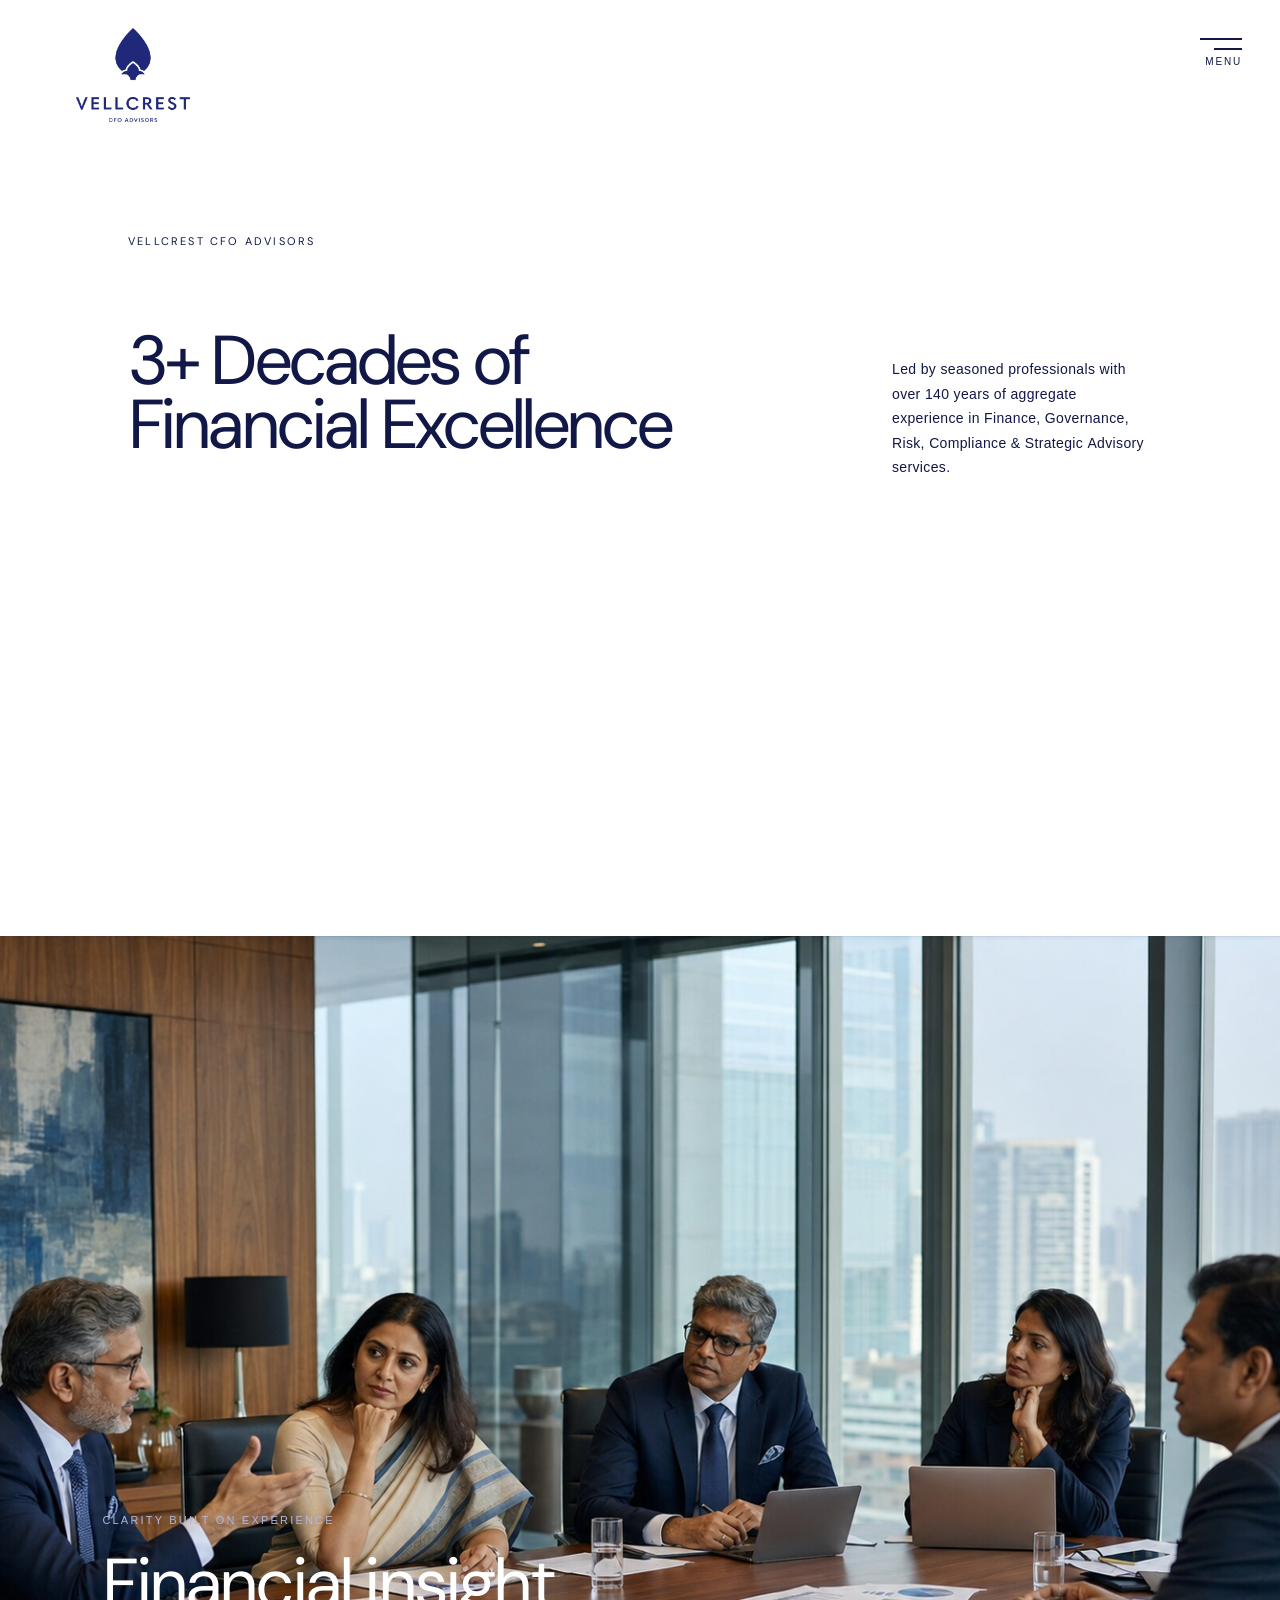
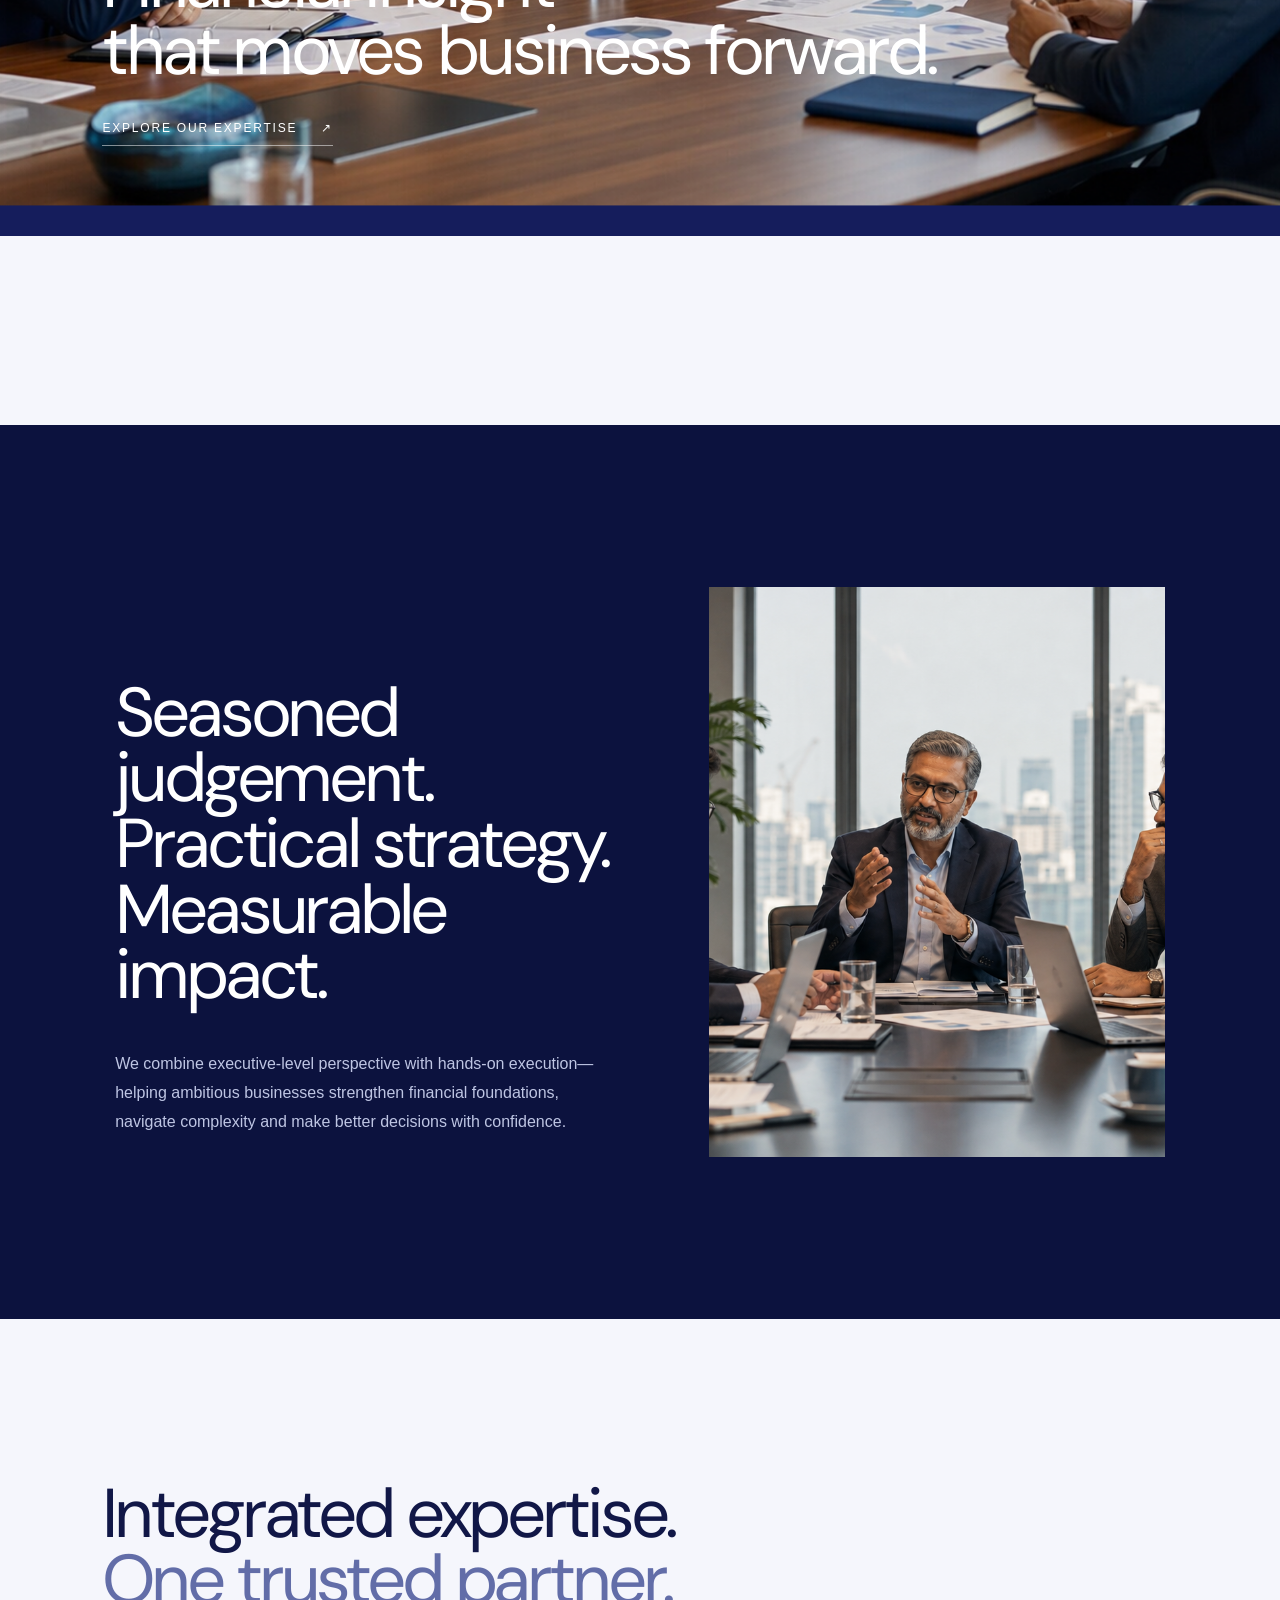
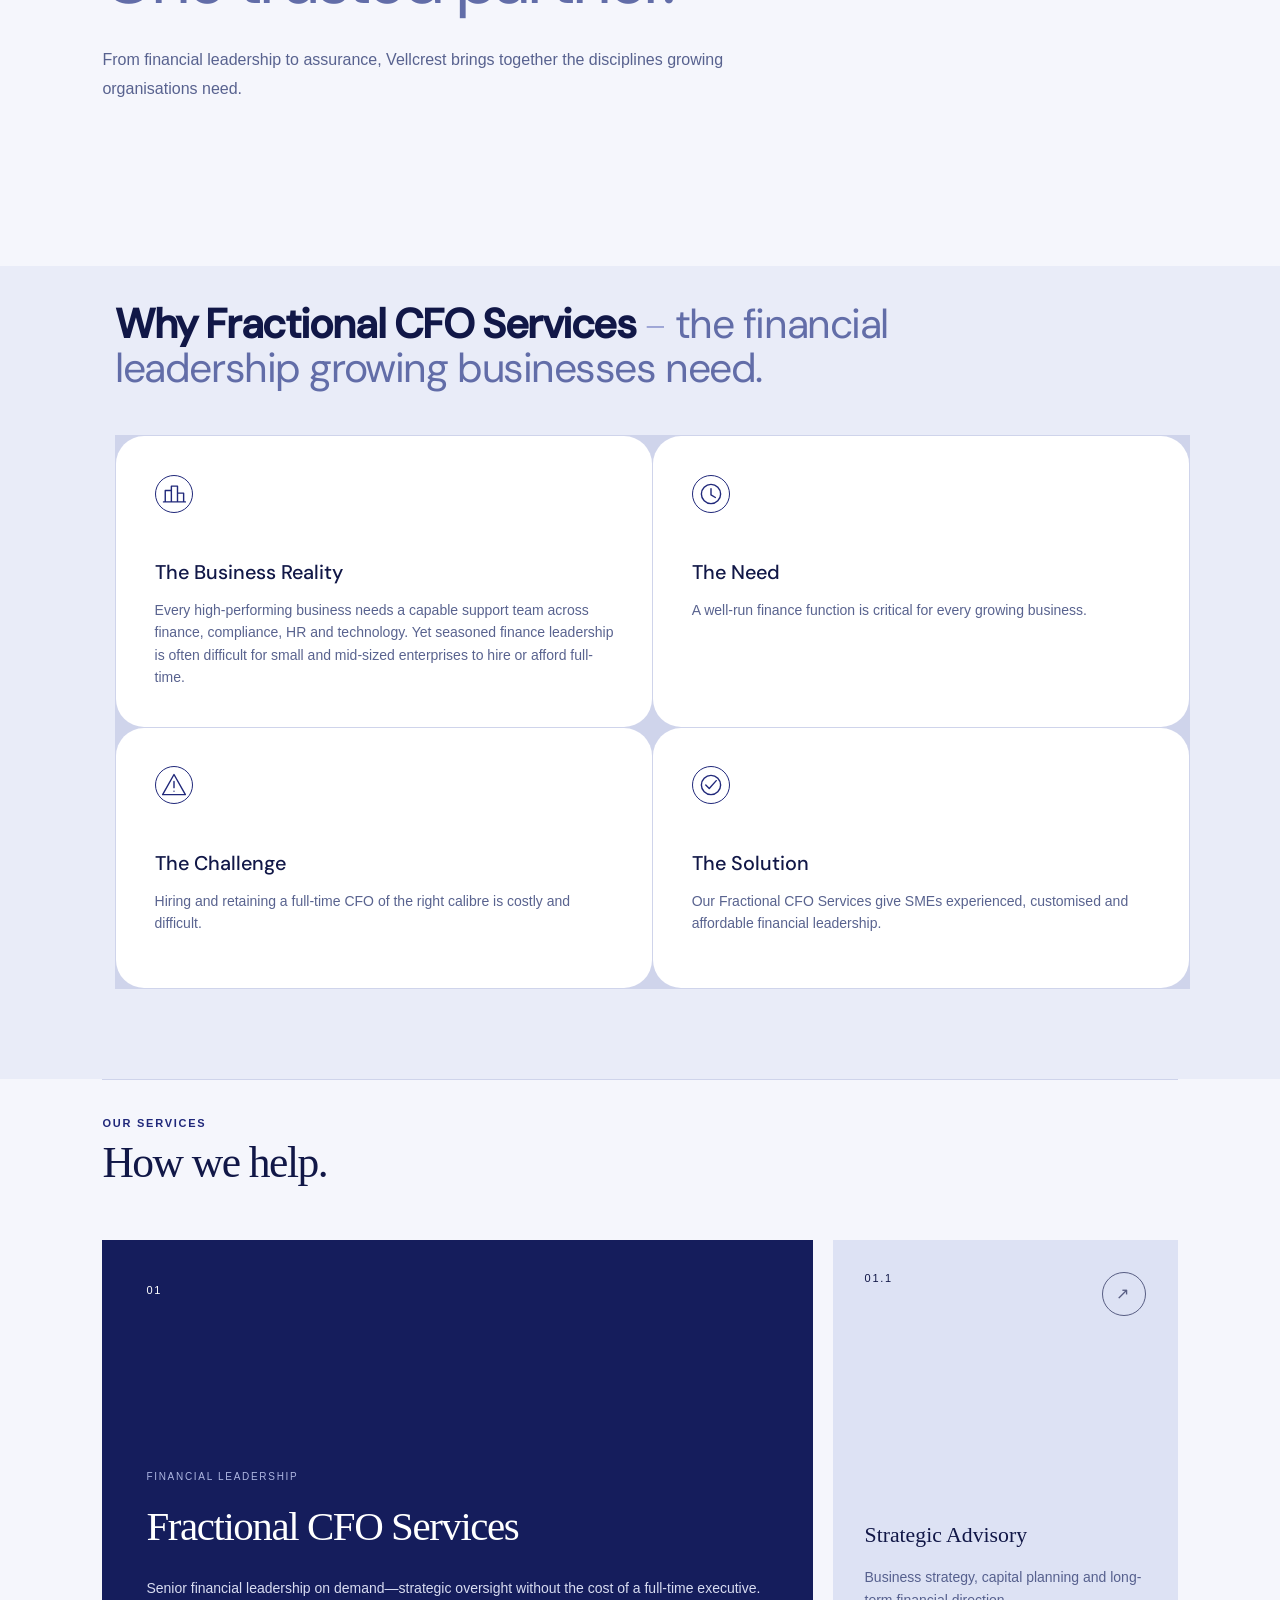
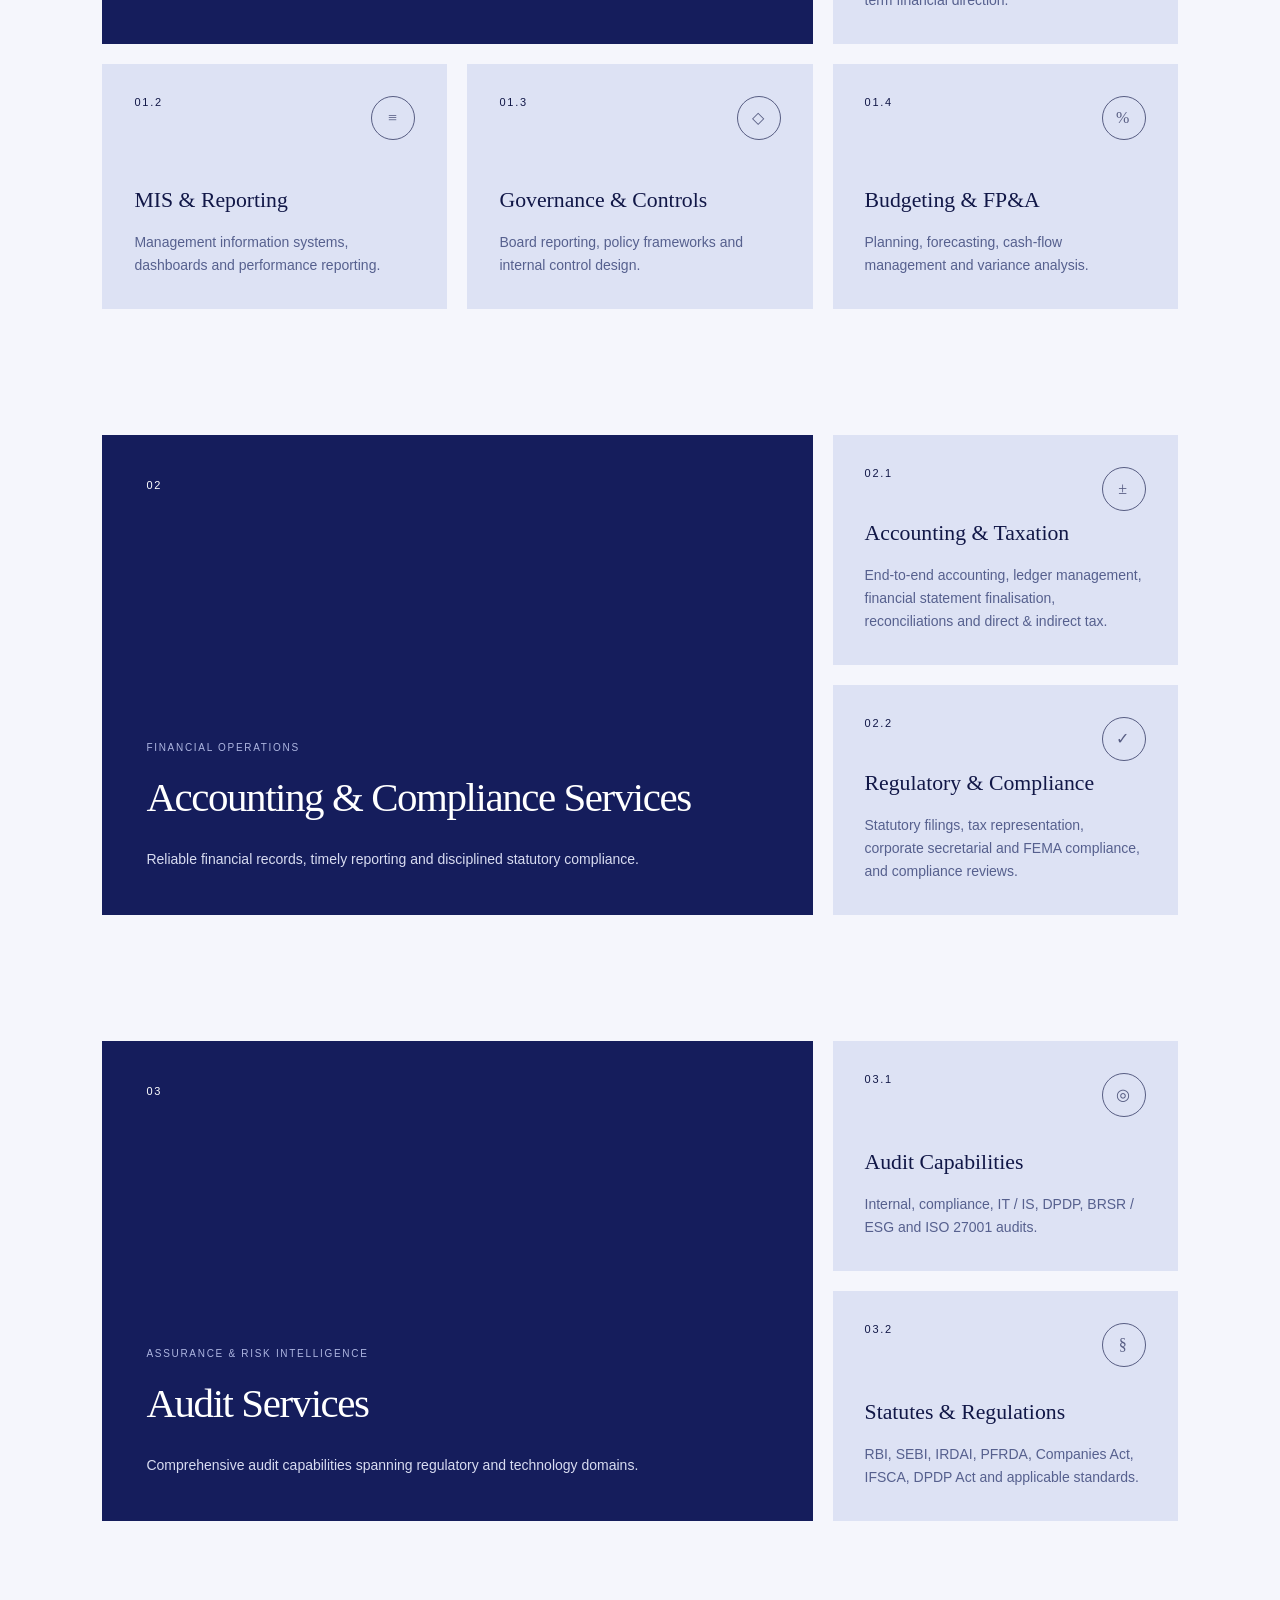
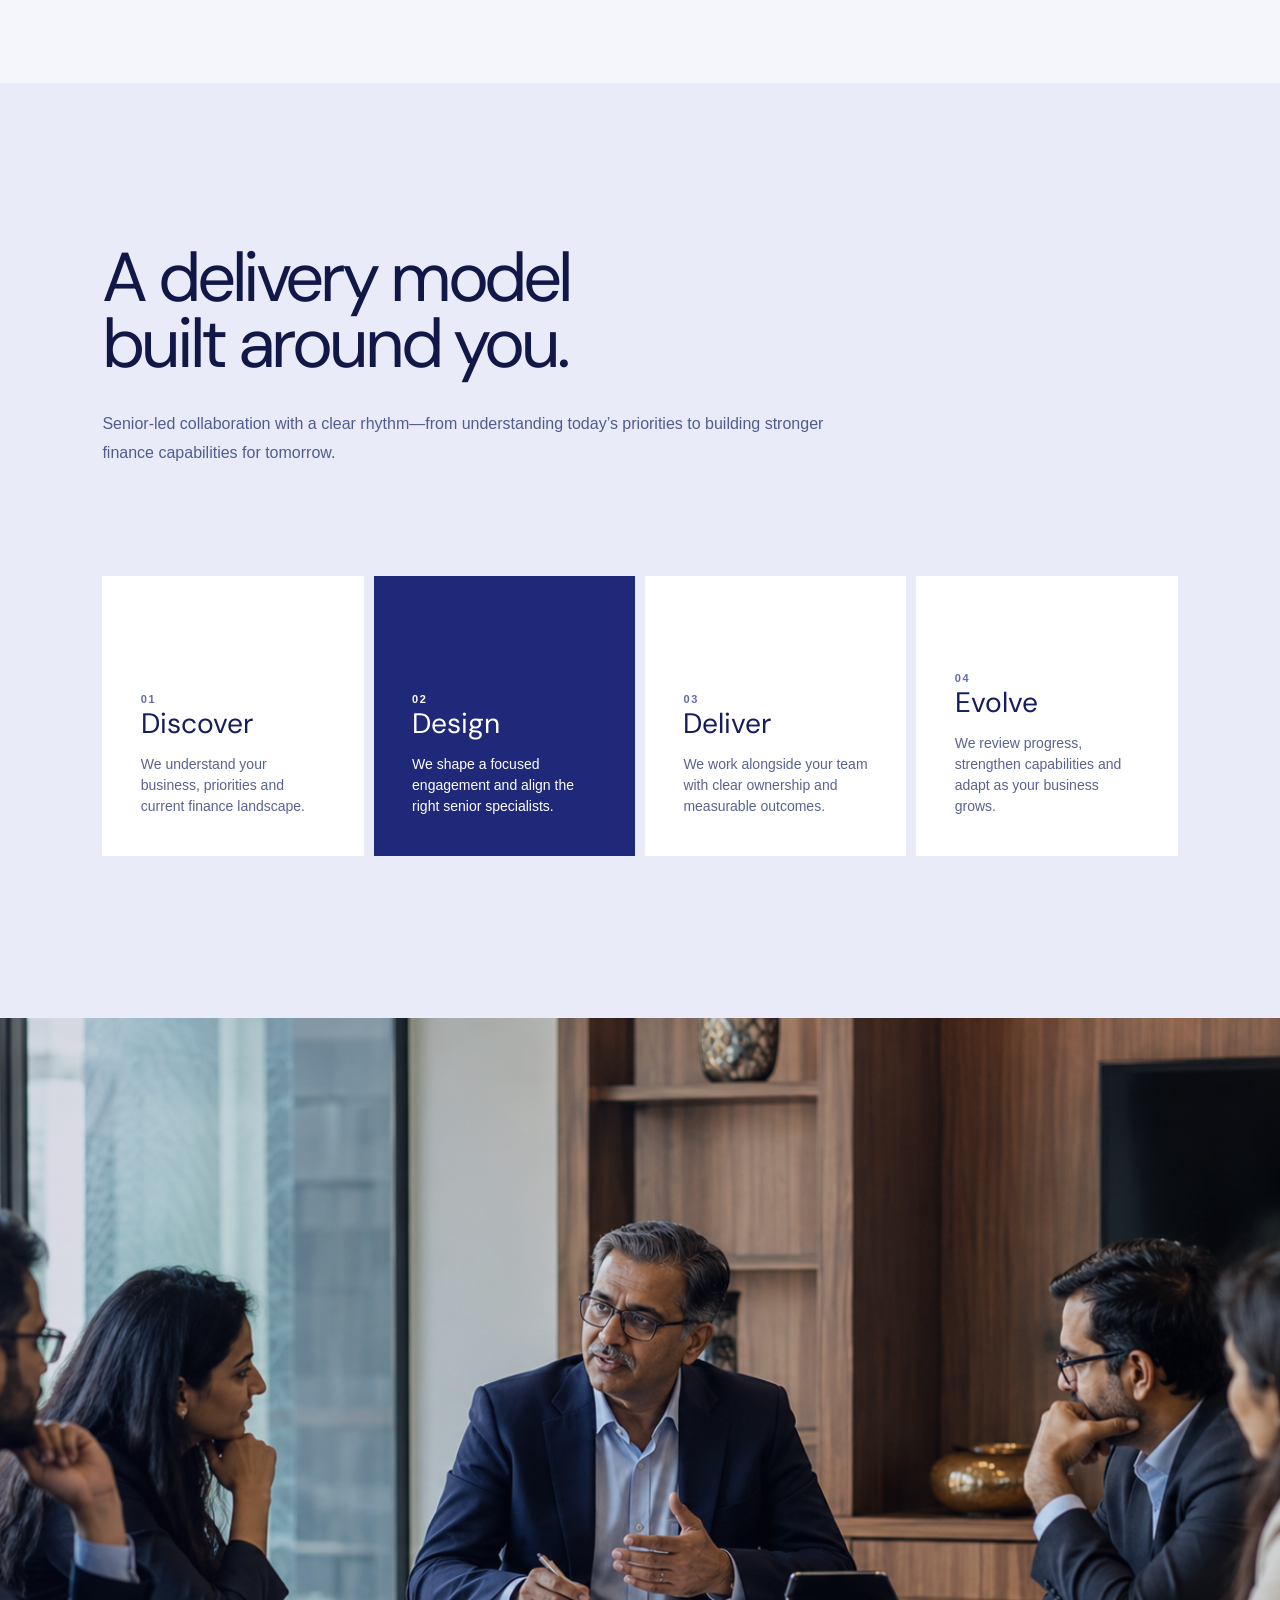
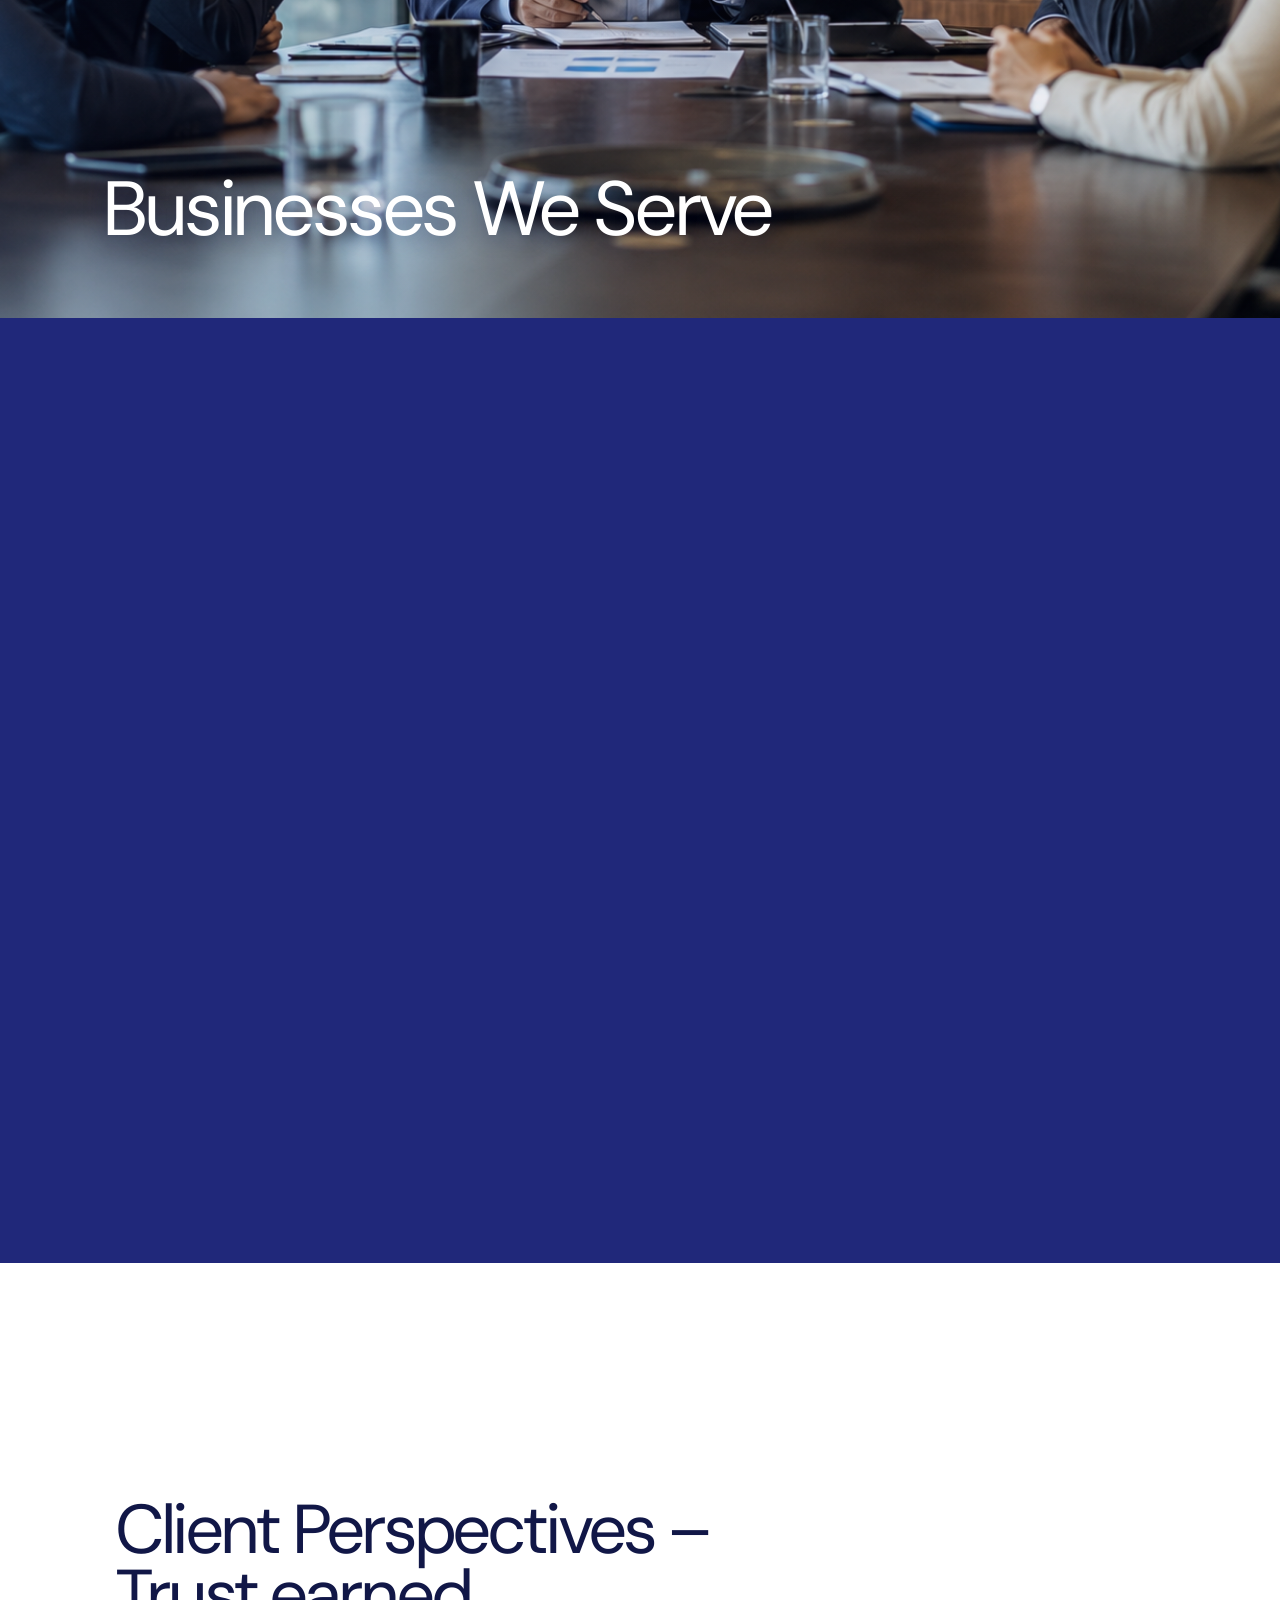
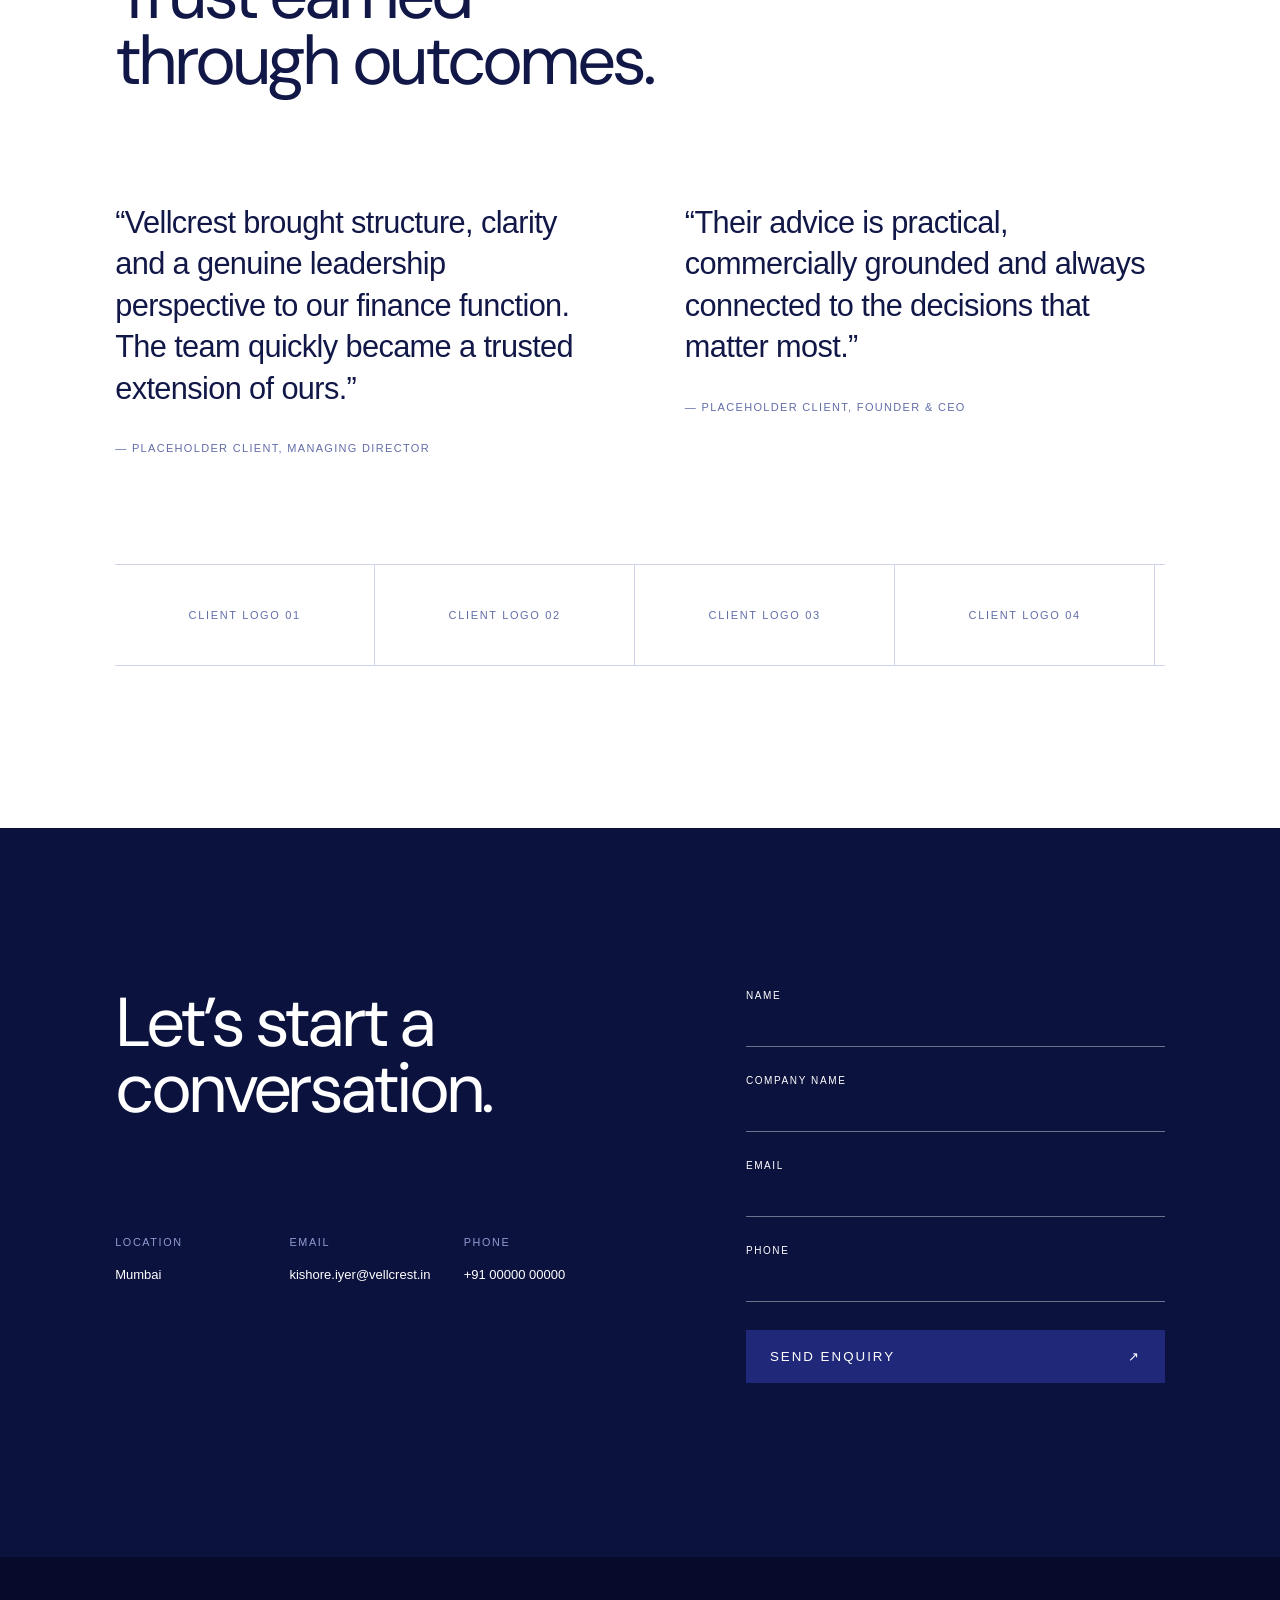
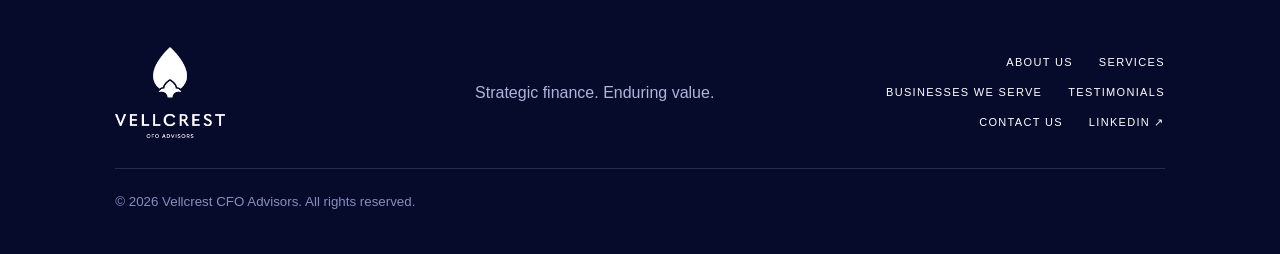
==== index.html @ 65a68555 "Add files via upload" ====
<!doctype html>
<html lang="en">
  <head>
    <meta charset="utf-8" />
    <meta name="viewport" content="width=device-width,initial-scale=1" />
    <meta name="theme-color" content="#20287A" />
    <meta
      name="description"
      content="Vellcrest CFO Advisors — strategic finance, governance, risk, compliance and advisory services."
    />
    <title>Vellcrest CFO Advisors</title>
    <script>document.documentElement.classList.add("js");</script>
    <link rel="stylesheet" href="css/styles.css?v=20260812-2" />
    <link rel="stylesheet" href="css/expertise.css?v=20260812-2" />
    <link rel="stylesheet" href="css/client-revisions.css?v=20260814-maroon-family" />
    <link rel="stylesheet" href="css/vellcrest.css?v=20260913-6" />
  </head>
  <body>
    <header class="header">
      <a class="brand" href="#home" aria-label="Vellcrest CFO Advisors home"
        ><img src="assets/images/vellcrest-logo-primary.png" alt="Vellcrest CFO Advisors" /></a
      ><button
        class="menu-btn"
        aria-label="Open navigation"
        aria-expanded="false"
        aria-controls="site-navigation"
      >
        <i></i><i></i><b>Menu</b>
      </button>
    </header>
    <div class="overlay" id="site-navigation" aria-hidden="true">
      <p class="meta">Strategic finance. Enduring value.</p>
      <nav aria-label="Main navigation">
        <a href="#home">Home</a
        ><a href="about.html">About Us</a
        ><a href="#services">Services</a
        ><a href="#industries">Businesses We Serve</a
        ><a href="#insights">Blog</a
        ><a href="#contact">Contact Us</a>
      </nav>
      <div class="nav-foot">
        <a class="linkedin-link" href="#" aria-label="Vellcrest on LinkedIn"><svg viewBox="0 0 24 24" aria-hidden="true"><path d="M5.2 7.5H1.6V22h3.6V7.5ZM3.4 1.8a2.1 2.1 0 1 0 0 4.2 2.1 2.1 0 0 0 0-4.2ZM22.4 13.7c0-4.4-2.3-6.5-5.4-6.5-2.5 0-3.6 1.4-4.2 2.3v-2H9.2V22h3.6v-7.2c0-1.9.4-3.8 2.8-3.8s2.4 2.2 2.4 3.9V22h3.6l.8-8.3Z"/></svg></a>
      </div>
    </div>
    <main>
      <section id="home" class="hero">
        <div class="hero-inner">
          <p class="eyebrow">Vellcrest CFO Advisors</p>
          <div class="hero-messages" aria-live="polite">
            <h1 class="hero-message is-active"><span>3+ Decades of</span><span>Financial Excellence</span></h1>
            <h1 class="hero-message"><span>Trusted Financial</span><span>Leadership Partner</span></h1>
            <h1 class="hero-message"><span>Strategic Finance Firm</span><span>for Growing Businesses</span></h1>
            <h1 class="hero-message"><span>Expert Judgement.</span><span>Confident Leadership.</span></h1>
          </div>
          <div class="hero-copy">
            <p>
              Led by seasoned professionals with over 140 years of aggregate
              experience in Finance, Governance, Risk, Compliance &amp;
              Strategic Advisory services.
            </p>
          </div>
        </div>
      </section>
      <section id="about" class="reveal">
        <div class="frame">
          <div class="shade"></div>
          <a class="image-scroll-cue" href="#statement" aria-label="Continue to the next section">
            <span>Scroll</span><i aria-hidden="true">↓</i>
          </a>
          <div class="exp">
            <p>Clarity built on experience</p>
            <h2>Financial insight<br />that moves business forward.</h2>
            <a href="#services">Explore our expertise <span>↗</span></a>
          </div>
        </div>
      </section>
      <section id="statement" class="statement">
        <div class="statement-grid">
          <div class="statement-copy">
            <h2>Seasoned judgement.<br />Practical strategy.<br />Measurable impact.</h2>
            <p>We combine executive-level perspective with hands-on execution—helping ambitious businesses strengthen financial foundations, navigate complexity and make better decisions with confidence.</p>
          </div>
          <div class="advisory-slideshow" aria-label="Vellcrest advisory environments">
            <img class="active" src="assets/images/rafaga-boardroom-india.png" alt="Indian finance leaders in a boardroom meeting" />
            <img src="assets/images/rafaga-advisory-meeting-india.png" alt="Indian CFO advisory meeting" />
            <img src="assets/images/rafaga-cfo-desk-india.png" alt="Indian CFO working at a desk" />
          </div>
        </div>
      </section>
      <section id="services" class="services">
        <div class="service-intro">
          <h2>
            Integrated expertise. <span class="muted-title">One trusted partner.</span>
          </h2>
          <p>
            From financial leadership to assurance, Vellcrest brings together the
            disciplines growing organisations need.
          </p>
        </div>
        <section class="why">
          <div class="why-intro">
            <h2>
              Why Fractional CFO Services
              <span class="why-dash" aria-hidden="true">—</span>
              <span class="why-subtitle">the financial leadership growing businesses need.</span>
            </h2>
          </div>
          <div class="reason-grid">
            <article>
              <span class="reason-icon" aria-hidden="true"><svg viewBox="0 0 32 32"><path d="M6 25V12h7v13M13 25V7h7v18M20 25V15h7v10M4 25h25"/></svg></span>
              <h3>The Business Reality</h3>
              <p>Every high-performing business needs a capable support team across finance, compliance, HR and technology. Yet seasoned finance leadership is often difficult for small and mid-sized enterprises to hire or afford full-time.</p>
            </article>
            <article>
              <span class="reason-icon" aria-hidden="true"><svg viewBox="0 0 32 32"><path d="M16 27a11 11 0 1 0 0-22 11 11 0 0 0 0 22Z"/><path d="M16 10v7l5 3"/></svg></span>
              <h3>The Need</h3>
              <p>A well-run finance function is critical for every growing business.</p>
            </article>
            <article>
              <span class="reason-icon" aria-hidden="true"><svg viewBox="0 0 32 32"><path d="M16 4 29 27H3L16 4Z"/><path d="M16 12v7M16 23h.01"/></svg></span>
              <h3>The Challenge</h3>
              <p>Hiring and retaining a full-time CFO of the right calibre is costly and difficult.</p>
            </article>
            <article>
              <span class="reason-icon" aria-hidden="true"><svg viewBox="0 0 32 32"><path d="M16 27a11 11 0 1 0 0-22 11 11 0 0 0 0 22Z"/><path d="m10 16 4 4 8-9"/></svg></span>
              <h3>The Solution</h3>
              <p>Our Fractional CFO Services give SMEs experienced, customised and affordable financial leadership.</p>
            </article>
          </div>
        </section>
        <div class="services-bridge" aria-labelledby="services-bridge-title">
          <p>Our services</p>
          <h2 id="services-bridge-title">How we help.</h2>
        </div>
        <div class="expertise-groups">
          <section
            class="expertise-group"
            aria-labelledby="fractional-cfo-title"
          >
            <article class="expertise-card featured">
              <div class="card-top">
                <span>01</span>
              </div>
              <div>
                <p class="card-label">Financial leadership</p>
                <h3 id="fractional-cfo-title">Fractional CFO Services</h3>
                <p>
                  Senior financial leadership on demand—strategic oversight
                  without the cost of a full-time executive.
                </p>
              </div>
            </article>
            <article class="expertise-card">
              <div class="card-top">
                <span>01.1</span><i aria-hidden="true">↗</i>
              </div>
              <div>
                <h4>Strategic Advisory</h4>
                <p>
                  Business strategy, capital planning and long-term financial
                  direction.
                </p>
              </div>
            </article>
            <article class="expertise-card">
              <div class="card-top">
                <span>01.2</span><i aria-hidden="true">≡</i>
              </div>
              <div>
                <h4>MIS &amp; Reporting</h4>
                <p>
                  Management information systems, dashboards and performance
                  reporting.
                </p>
              </div>
            </article>
            <article class="expertise-card">
              <div class="card-top">
                <span>01.3</span><i aria-hidden="true">◇</i>
              </div>
              <div>
                <h4>Governance &amp; Controls</h4>
                <p>
                  Board reporting, policy frameworks and internal control
                  design.
                </p>
              </div>
            </article>
            <article class="expertise-card">
              <div class="card-top">
                <span>01.4</span><i aria-hidden="true">%</i>
              </div>
              <div>
                <h4>Budgeting &amp; FP&amp;A</h4>
                <p>
                  Planning, forecasting, cash-flow management and variance
                  analysis.
                </p>
              </div>
            </article>
          </section>
          <section
            class="expertise-group compact"
            aria-labelledby="accounting-title"
          >
            <article class="expertise-card featured">
              <div class="card-top">
                <span>02</span>
              </div>
              <div>
                <p class="card-label">Financial operations</p>
                <h3 id="accounting-title">
                  Accounting &amp; Compliance Services
                </h3>
                <p>
                  Reliable financial records, timely reporting and disciplined
                  statutory compliance.
                </p>
              </div>
            </article>
            <article class="expertise-card">
              <div class="card-top">
                <span>02.1</span><i aria-hidden="true">±</i>
              </div>
              <div>
                <h4>Accounting &amp; Taxation</h4>
                <p>
                  End-to-end accounting, ledger management, financial statement
                  finalisation, reconciliations and direct &amp; indirect tax.
                </p>
              </div>
            </article>
            <article class="expertise-card">
              <div class="card-top">
                <span>02.2</span><i aria-hidden="true">✓</i>
              </div>
              <div>
                <h4>Regulatory &amp; Compliance</h4>
                <p>
                  Statutory filings, tax representation, corporate secretarial
                  and FEMA compliance, and compliance reviews.
                </p>
              </div>
            </article>
          </section>
          <section
            class="expertise-group compact"
            aria-labelledby="audit-title"
          >
            <article class="expertise-card featured">
              <div class="card-top">
                <span>03</span>
              </div>
              <div>
                <p class="card-label">Assurance &amp; risk intelligence</p>
                <h3 id="audit-title">Audit Services</h3>
                <p>
                  Comprehensive audit capabilities spanning regulatory and
                  technology domains.
                </p>
              </div>
            </article>
            <article class="expertise-card">
              <div class="card-top">
                <span>03.1</span><i aria-hidden="true">◎</i>
              </div>
              <div>
                <h4>Audit Capabilities</h4>
                <p>
                  Internal, compliance, IT / IS, DPDP, BRSR / ESG and ISO 27001
                  audits.
                </p>
              </div>
            </article>
            <article class="expertise-card">
              <div class="card-top">
                <span>03.2</span><i aria-hidden="true">§</i>
              </div>
              <div>
                <h4>Statutes &amp; Regulations</h4>
                <p>
                  RBI, SEBI, IRDAI, PFRDA, Companies Act, IFSCA, DPDP Act and
                  applicable standards.
                </p>
              </div>
            </article>
          </section>
        </div>
      </section>
      <section class="delivery">
        <div class="section-head">
          <h2>A delivery model<br />built around you.</h2>
          <p>
            Senior-led collaboration with a clear rhythm—from understanding
            today’s priorities to building stronger finance capabilities for
            tomorrow.
          </p>
        </div>
        <div class="delivery-grid" aria-label="Vellcrest delivery process">
          <article>
            <b>01</b>
            <h3>Discover</h3>
            <p>We understand your business, priorities and current finance landscape.</p>
          </article>
          <article>
            <b>02</b>
            <h3>Design</h3>
            <p>We shape a focused engagement and align the right senior specialists.</p>
          </article>
          <article>
            <b>03</b>
            <h3>Deliver</h3>
            <p>We work alongside your team with clear ownership and measurable outcomes.</p>
          </article>
          <article>
            <b>04</b>
            <h3>Evolve</h3>
            <p>We review progress, strengthen capabilities and adapt as your business grows.</p>
          </article>
        </div>
      </section>
      <section id="industries" class="industries">
        <div class="industries-sticky">
        <div class="industry-curtain" role="img" aria-label="Indian business leaders in a strategic meeting">
          <p>Businesses We Serve</p>
        </div>
        <div class="industries-content">
        <div class="industries-title">
          <h2>Built for ambitious<br />businesses in motion.</h2>
          <p>
            Vellcrest supports founder-led businesses, growth-stage enterprises and
            established organisations that need greater clarity, stronger
            controls or specialist financial leadership.
          </p>
        </div>
        <div class="industry-list">
          <span><i aria-hidden="true">⌂</i>Manufacturing &amp; Trading</span>
          <span><i aria-hidden="true">₹</i>Financial Services</span>
          <span><i aria-hidden="true">⌁</i>Technology</span>
          <span><i aria-hidden="true">◫</i>Consumer &amp; Retail</span>
          <span><i aria-hidden="true">△</i>Infrastructure</span>
          <span><i aria-hidden="true">◆</i>Promoter-led &amp; Family Businesses</span>
          <span><i aria-hidden="true">◎</i>Family Offices</span>
          <span><i aria-hidden="true">↗</i>Startup &amp; Growth Companies</span>
        </div>
        </div>
        </div>
      </section>
      <section id="insights" class="testimonials">
        <h2>Client Perspectives –<br />Trust earned<br />through outcomes.</h2>
        <div class="quote-wrap">
          <blockquote>
            “Vellcrest brought structure, clarity and a genuine leadership
            perspective to our finance function. The team quickly became a
            trusted extension of ours.”
            <footer>— Placeholder Client, Managing Director</footer>
          </blockquote>
          <blockquote>
            “Their advice is practical, commercially grounded and always
            connected to the decisions that matter most.”
            <footer>— Placeholder Client, Founder &amp; CEO</footer>
          </blockquote>
        </div>
        <div class="logo-marquee" aria-label="Client logo placeholders">
          <div class="logo-track">
            <span>CLIENT LOGO 01</span><span>CLIENT LOGO 02</span><span>CLIENT LOGO 03</span><span>CLIENT LOGO 04</span>
            <span aria-hidden="true">CLIENT LOGO 01</span><span aria-hidden="true">CLIENT LOGO 02</span><span aria-hidden="true">CLIENT LOGO 03</span><span aria-hidden="true">CLIENT LOGO 04</span>
          </div>
        </div>
      </section>
      <section id="contact" class="contact-section">
        <div class="contact-copy">
          <h2>Let’s start a<br />conversation.</h2>
          <div class="contact-details">
            <p>
              <small>Location</small>Mumbai
            </p>
            <p>
              <small>Email</small
              ><a href="mailto:kishore.iyer@vellcrest.in">kishore.iyer@vellcrest.in</a>
            </p>
            <p>
              <small>Phone</small
              ><a href="tel:+910000000000">+91 00000 00000</a>
            </p>
          </div>
        </div>
        <form>
          <label>Name<input name="name" required /></label
          ><label>Company name<input name="company" required /></label
          ><label>Email<input type="email" name="email" required /></label
          ><label>Phone<input type="tel" name="phone" /></label
          ><button type="submit">Send enquiry <span>↗</span></button>
          <p class="form-note" aria-live="polite"></p>
        </form>
      </section>
    </main>
    <footer class="footer">
      <div class="footer-brand" aria-label="Vellcrest CFO Advisors">
        <img src="assets/images/vellcrest-logo-light.png" alt="Vellcrest CFO Advisors" />
      </div>
      <p>Strategic finance. Enduring value.</p>
      <nav aria-label="Footer navigation"><a href="about.html">About Us</a><a href="#services">Services</a><a href="#industries">Businesses We Serve</a><a href="#insights">Testimonials</a><a href="#contact">Contact Us</a><a href="#">LinkedIn ↗</a></nav>
      <small
        >© <span id="year"></span> Vellcrest CFO Advisors. All rights
        reserved.</small
      >
    </footer>
    <script src="js/main.js?v=20260812-1" defer></script>
  </body>
</html>
---- css/styles.css ----
@font-face {
  font-family: "Montserrat";
  src: url("../assets/fonts/montserrat-latin-400-normal.woff2") format("woff2");
  font-weight: 400;
  font-style: normal;
  font-display: swap;
}

/* Rafaga Option 3 — Maroon family colour edition */
:root{--ink:#2a0d16;--blue:#841e32;--deep:#250a12;--hero-navy:#4b1021;--blue-grey:#78535e;--paper:#f3e7ea;--line:#dcc7cd;--sky:#c9919f}
body{background:var(--paper)}
.hero{background:#fbf7f8}
.overlay{background:#250a12}
.overlay nav a:hover{color:#c9919f}
.header:not(.is-dark) .brand img,.about-header:not(.is-dark) .brand img{filter:brightness(0) saturate(100%) invert(14%) sepia(20%) saturate(1064%) hue-rotate(334deg) brightness(91%) contrast(91%)}
.header.is-dark .brand img,.footer-brand img{filter:none}
.frame{background-color:#4b1021;background-blend-mode:luminosity}
.shade{background:linear-gradient(90deg,rgba(37,10,18,.88),rgba(75,16,33,.42) 60%,rgba(104,25,45,.14))}
.reveal .frame{box-shadow:0 -22px 58px rgba(55,35,26,.22)}
.statement,.services,.contact-section{background:#250a12}
.statement .kicker,.services .kicker,.contact-details small{color:#c9919f}
.statement-grid>p,.service-intro>p,.industries-title>p{color:#cdb5bc}
.why,.delivery{background:#f0e1e5}
.reason-grid article,.delivery-grid article,.testimonials{background:#fbf7f8}
.reason-grid p,.delivery-grid p,.section-head>p{color:#6f4c56}
.service-intro h2{color:#f7eef0}
.muted-title{color:#c9b1b8}
.delivery-grid .delivery-highlight{background:#68192d}
.delivery-grid article,.delivery-grid article:nth-child(n){color:#4b1021}
.industries,.industries-sticky{background:#68192d}
.industry-curtain{background-image:linear-gradient(90deg,rgba(75,16,33,.24),rgba(132,30,50,.10)),url("../assets/images/rafaga-advisory-meeting-india.png");background-blend-mode:color,normal;box-shadow:-28px 0 70px rgba(37,10,18,.30)}
.industries-title>p{color:#e5cbd2}
.contact-section button{background:#841e32}
.contact-section input:focus{border-color:#c9919f}
.footer{background:#17070c}
.footer>p{color:#b7969f}
.footer small{color:#91737c}
@media(max-width:800px){.industry-curtain{background-image:linear-gradient(180deg,rgba(75,16,33,.10),rgba(37,10,18,.34)),url("../assets/images/rafaga-industries-mobile-group.png");background-blend-mode:color,normal}}

/* Client revisions cascade lock — 12 Aug 2026 */
.hero-messages{position:relative;min-height:clamp(150px,14vw,230px)}
.hero-message{position:absolute;inset:0 auto auto 0;width:100%;margin:0;opacity:0!important;visibility:hidden;transform:translateY(18px);transition:opacity 900ms ease,transform 900ms ease,visibility 900ms}
.hero-message.is-active{opacity:1!important;visibility:visible;transform:translateY(0)}
.hero.is-intro-ready .hero-message.is-active>span{opacity:1;transform:none}
.advisory-slideshow img{filter:none!important;mix-blend-mode:normal}
.services>.why{margin:0;padding-top:2vh;padding-bottom:14vh}.services>.why+.expertise-groups{margin-top:0}
.delivery-grid{grid-template-columns:repeat(4,minmax(190px,1fr));gap:clamp(34px,4vw,72px);align-items:center;overflow:visible}
.delivery-grid .delivery-highlight{display:none!important}
.delivery-grid article,.delivery-grid article:nth-child(n){aspect-ratio:1;min-height:0;padding:clamp(28px,3vw,45px);border:5px solid #841e32;border-radius:50%;background:#fbf7f8;color:#4b1021;align-items:center;justify-content:center;text-align:center;isolation:isolate;transition:background-color 650ms ease,color 650ms ease,border-color 650ms ease}
.delivery-grid article::after{content:"";position:absolute;z-index:-1;top:50%;left:calc(100% + 4px);width:clamp(40px,5vw,80px);height:clamp(50px,6vw,92px);background:#841e32;clip-path:polygon(0 16%,55% 16%,55% 0,100% 50%,55% 100%,55% 84%,0 84%);transform:translateY(-50%)}
.delivery-grid article:last-child::after{display:none}.delivery-grid article.is-active{background:#68192d;color:#fff;border-color:#68192d}.delivery-grid article b{display:none}.delivery-grid article h3{margin:0 0 13px;font-size:clamp(25px,2.1vw,34px)}.delivery-grid article p{margin:0;max-width:210px;color:inherit;font-size:14px;line-height:1.42}
.industry-curtain{background-blend-mode:normal!important}.industry-curtain p{font-size:clamp(42px,5.4vw,82px)}.industries-content{padding-bottom:clamp(78px,10vh,112px)}
.industry-list{min-height:0;grid-template-columns:repeat(2,minmax(0,1fr));gap:18px 6vw;padding-bottom:18px}.industry-list span,.industry-list span:nth-child(even){gap:32px;min-width:0;padding:9px 0;font-size:clamp(18px,2.1vw,34px);line-height:1.12}.industry-list span i{flex:0 0 42px;width:42px;height:42px;font-size:16px}
@media(max-width:800px){.hero-messages{min-height:clamp(150px,42vw,205px)}.hero-message{font-size:clamp(42px,12vw,61px)}.services>.why{padding:2vh 24px 11vh}.delivery-grid{grid-template-columns:1fr;gap:42px;width:min(300px,84vw);margin-left:auto;margin-right:auto}.delivery-grid article,.delivery-grid article:nth-child(n){width:100%;min-height:0;padding:38px}.delivery-grid article::after{top:calc(100% + 4px);left:50%;width:64px;height:48px;transform:translateX(-50%) rotate(90deg)}.industries{height:245vh;min-height:1460px}.industries-content{padding:72px 24px 82px;justify-content:center}.industries-title{gap:18px}.industries-title h2{margin-top:0;font-size:clamp(36px,10vw,48px)}.industries-title>p{font-size:13px;line-height:1.55}.industry-list{margin-top:22px;gap:18px 20px;padding-bottom:28px}.industry-list span,.industry-list span:nth-child(even){gap:11px;font-size:clamp(14px,4.2vw,18px);line-height:1.18}.industry-list span i{flex-basis:34px;width:34px;height:34px;font-size:13px}.industry-curtain p{bottom:72px;font-size:clamp(42px,12vw,60px)}}

/* Client revisions — 12 Aug 2026 */
.hero-messages {
  position: relative;
  min-height: clamp(150px, 14vw, 230px);
}
.hero-message {
  position: absolute;
  inset: 0 auto auto 0;
  width: 100%;
  margin: 0;
  opacity: 0;
  visibility: hidden;
  transform: translateY(18px);
  transition: opacity 900ms ease, transform 900ms ease, visibility 900ms;
}
.hero-message.is-active {
  opacity: 1;
  visibility: visible;
  transform: translateY(0);
}
.hero.is-intro-ready .hero-message.is-active > span {
  opacity: 1;
  transform: none;
}
.advisory-slideshow img {
  filter: none !important;
  mix-blend-mode: normal;
}
.services > .why {
  margin: 0;
  padding-top: 2vh;
  padding-bottom: 14vh;
}
.services > .why + .expertise-groups { margin-top: 0; }

/* Delivery flow follows the client's Comprehend → Design → Execute → Report model. */
.delivery-grid {
  grid-template-columns: repeat(4, minmax(190px, 1fr));
  gap: clamp(34px, 4vw, 72px);
  align-items: center;
  overflow: visible;
}
.delivery-grid .delivery-highlight { display: none !important; }
.delivery-grid article,
.delivery-grid article:nth-child(n) {
  aspect-ratio: 1;
  min-height: 0;
  padding: clamp(28px, 3vw, 45px);
  border: 5px solid #841e32;
  border-radius: 50%;
  background: #fbf7f8;
  color: #4b1021;
  align-items: center;
  justify-content: center;
  text-align: center;
  isolation: isolate;
  transition: background-color 650ms ease, color 650ms ease, border-color 650ms ease;
}
.delivery-grid article::after {
  content: "";
  position: absolute;
  z-index: -1;
  top: 50%;
  left: calc(100% + 4px);
  width: clamp(40px, 5vw, 80px);
  height: clamp(50px, 6vw, 92px);
  background: #841e32;
  clip-path: polygon(0 16%, 55% 16%, 55% 0, 100% 50%, 55% 100%, 55% 84%, 0 84%);
  transform: translateY(-50%);
}
.delivery-grid article:last-child::after { display: none; }
.delivery-grid article.is-active {
  background: #68192d;
  border-color: #68192d;
  color: #fff;
}
.delivery-grid article b { display: none; }
.delivery-grid article h3 { margin: 0 0 13px; font-size: clamp(25px, 2.1vw, 34px); }
.delivery-grid article p { margin: 0; max-width: 210px; color: inherit; font-size: 14px; line-height: 1.42; }

.industry-curtain {
  background-blend-mode: normal !important;
}
.industry-curtain p { font-size: clamp(42px, 5.4vw, 82px); }
.industries-content {
  padding-bottom: clamp(78px, 10vh, 112px);
}
.industry-list {
  min-height: 0;
  grid-template-columns: repeat(2, minmax(0, 1fr));
  gap: 18px 6vw;
  padding-bottom: 18px;
}
.industry-list span,
.industry-list span:nth-child(even) {
  gap: 32px;
  min-width: 0;
  padding: 9px 0;
  font-size: clamp(18px, 2.1vw, 34px);
  line-height: 1.12;
}
.industry-list span i {
  flex: 0 0 42px;
  width: 42px;
  height: 42px;
  font-size: 16px;
}

@media (max-width: 800px) {
  .hero-messages { min-height: clamp(150px, 42vw, 205px); }
  .hero-message { font-size: clamp(42px, 12vw, 61px); }
  .services > .why { padding: 2vh 24px 11vh; }
  .delivery-grid { grid-template-columns: 1fr; gap: 42px; width: min(300px, 84vw); margin-left: auto; margin-right: auto; }
  .delivery-grid article,
  .delivery-grid article:nth-child(n) { width: 100%; min-height: 0; padding: 38px; }
  .delivery-grid article::after {
    top: calc(100% + 4px);
    left: 50%;
    width: 64px;
    height: 48px;
    transform: translateX(-50%) rotate(90deg);
  }
  .industries { height: 245vh; min-height: 1460px; }
  .industries-content { padding: 72px 24px 82px; justify-content: center; }
  .industries-title { gap: 18px; }
  .industries-title h2 { margin-top: 0; font-size: clamp(36px, 10vw, 48px); }
  .industries-title > p { font-size: 13px; line-height: 1.55; }
  .industry-list { margin-top: 22px; gap: 18px 20px; padding-bottom: 28px; }
  .industry-list span,
  .industry-list span:nth-child(even) {
    gap: 11px;
    font-size: clamp(14px, 4.2vw, 18px);
    line-height: 1.18;
  }
  .industry-list span i { flex-basis: 34px; width: 34px; height: 34px; font-size: 13px; }
  .industry-curtain p { bottom: 72px; font-size: clamp(42px, 12vw, 60px); }
}
@font-face {
  font-family: "Montserrat";
  src: url("../assets/fonts/montserrat-latin-500-normal.woff2") format("woff2");
  font-weight: 500;
  font-style: normal;
  font-display: swap;
}
@font-face {
  font-family: "Montserrat";
  src: url("../assets/fonts/montserrat-latin-600-normal.woff2") format("woff2");
  font-weight: 600;
  font-style: normal;
  font-display: swap;
}
:root {
  --ink: #250a12;
  --blue: #841e32;
  --deep: #250a12;
  --hero-navy: #4b1021;
  --blue-grey: #92707a;
  --paper: #f8f3f4;
  --line: #c9ced1;
  --sky: #d9adb7;
}
* {
  box-sizing: border-box;
}
html {
  scroll-behavior: smooth;
}
body {
  margin: 0;
  background: var(--paper);
  color: var(--ink);
  font-family: Arial, Helvetica, sans-serif;
}

/* A short, controlled page handoff prevents menu frames and hard page pops. */
.js body {
  opacity: 0;
}
.js body.is-page-ready {
  opacity: 1;
  transition: opacity 420ms cubic-bezier(.22, .61, .36, 1);
}
.js body.is-page-leaving {
  opacity: 0;
  transition: opacity 180ms ease-out;
  pointer-events: none;
}
.js body.is-section-switching {
  opacity: 0;
  transition: opacity 130ms ease-out;
  pointer-events: none;
}
.js body.is-section-arriving {
  opacity: 1;
  transition: opacity 280ms cubic-bezier(.22, .61, .36, 1);
}
h1,
h2,
h3,
.eyebrow,
.kicker,
.overlay nav a {
  font-family: "DM Sans", Arial, Helvetica, sans-serif;
}
a {
  color: inherit;
  text-decoration: none;
}
.header {
  position: fixed;
  inset: 0 0 auto;
  z-index: 50;
  display: flex;
  justify-content: space-between;
  padding: 28px 38px;
  pointer-events: none;
}
.header > * {
  pointer-events: auto;
}
.brand {
  width: 154px;
  height: 58px;
  display: flex;
  align-items: center;
  overflow: hidden;
}
.brand img,
.footer img {
  width: 100%;
  height: auto;
  mix-blend-mode: multiply;
}
.menu-btn {
  border: 0;
  color: var(--ink);
  background: transparent;
  width: 76px;
  height: 48px;
  cursor: pointer;
  position: relative;
}
.menu-btn i {
  position: absolute;
  right: 0;
  width: 42px;
  height: 1.5px;
  background: currentColor;
  transition: 0.45s;
}
.menu-btn i:first-child {
  top: 10px;
}
.menu-btn i:nth-child(2) {
  top: 20px;
  width: 28px;
}
.menu-btn b {
  position: absolute;
  right: 0;
  top: 28px;
  font-size: 10px;
  letter-spacing: 0.18em;
  text-transform: uppercase;
  font-weight: 400;
}
.menu-btn.active {
  color: #fff;
}
.menu-btn.active i:first-child {
  top: 17px;
  transform: rotate(45deg);
}
.menu-btn.active i:nth-child(2) {
  top: 17px;
  width: 42px;
  transform: rotate(-45deg);
}
.menu-btn.active b {
  opacity: 0;
}
.overlay {
  position: fixed;
  inset: 0;
  z-index: 40;
  background: var(--deep);
  color: #fff;
  display: grid;
  grid-template-columns: 1fr 2fr 1fr;
  align-items: end;
  padding: 11vh 4vw 7vh;
  transform: translateY(-102%);
  transition: transform 0.75s cubic-bezier(0.77, 0, 0.18, 1);
  visibility: hidden;
}
.overlay.open {
  transform: none;
  visibility: visible;
}
.overlay nav {
  display: flex;
  flex-direction: column;
  align-self: center;
  gap: clamp(14px, 2.1vh, 28px);
}
.overlay nav a {
  font-size: clamp(42px, 5.7vw, 88px);
  line-height: .92;
  font-weight: 300;
  letter-spacing: -0.055em;
  transition: 0.2s;
}
.overlay nav a:hover {
  color: #b87082;
  transform: translateX(10px);
}
.overlay nav span {
  display: inline-block;
  width: 34px;
  font-size: 10px;
  letter-spacing: 0.15em;
  opacity: 0.5;
}
.meta,
.nav-foot {
  font-size: 11px;
  line-height: 1.7;
  letter-spacing: 0.12em;
  text-transform: uppercase;
  opacity: 0.65;
}
.nav-foot {
  text-align: right;
}
.linkedin-link svg { width: 28px; height: 28px; fill: #fff; display: inline-block; }
.hero {
  height: 155vh;
  position: relative;
  z-index: 1;
}
.hero-inner {
  position: sticky;
  top: 0;
  height: 100vh;
  padding: 0 10vw 7vh;
  display: grid;
  grid-template-columns: minmax(0, 3fr) minmax(260px, 1fr);
  grid-template-rows: 1fr auto 1fr;
  column-gap: 7vw;
  align-items: center;
  will-change: transform, opacity;
}
.eyebrow {
  grid-column: 1/3;
  align-self: end;
  margin: 0 0 9vh;
  font-size: 11px;
  letter-spacing: 0.2em;
  text-transform: uppercase;
  color: var(--hero-navy);
}
h1 {
  grid-column: 1;
  margin: 0;
  color: var(--hero-navy);
  font-size: clamp(58px, 6.5vw, 120px);
  line-height: 0.92;
  font-weight: 300;
  letter-spacing: -0.07em;
}
h1 span {
  display: block;
  white-space: nowrap;
}
.hero-copy {
  grid-column: 2;
}
.hero-copy p {
  margin: 0;
  color: var(--hero-navy);
  font-size: 14px;
  line-height: 1.75;
  letter-spacing: 0.025em;
}
.discover {
  grid-column: 1;
  align-self: start;
  margin-top: 10vh;
  font-size: 10px;
  letter-spacing: 0.17em;
  text-transform: uppercase;
  display: flex;
  align-items: center;
  gap: 14px;
  color: var(--hero-navy);
}
.discover i {
  width: 35px;
  height: 35px;
  border: 1px solid var(--hero-navy);
  border-radius: 50%;
  display: grid;
  place-items: center;
  font-style: normal;
  color: var(--hero-navy);
}
.reveal {
  position: relative;
  z-index: 2;
  height: 115vh;
  margin-top: -55vh;
}
.frame {
  position: sticky;
  top: 0;
  height: 100vh;
  background: #68192d url("../assets/images/corporate-boardroom.png")
    center/cover no-repeat;
  color: #fff;
  overflow: hidden;
  will-change: clip-path;
}
.shade {
  position: absolute;
  inset: 0;
  background: linear-gradient(
    90deg,
    rgba(3, 20, 34, 0.78),
    rgba(3, 20, 34, 0.25) 60%,
    rgba(3, 20, 34, 0.08)
  );
}
.exp {
  position: absolute;
  left: 8vw;
  bottom: 10vh;
  z-index: 2;
}
.exp > p,
.kicker {
  font-size: 11px;
  letter-spacing: 0.2em;
  text-transform: uppercase;
}
.exp > p {
  color: var(--sky);
}
.exp h2 {
  margin: 24px 0 34px;
  font-size: clamp(45px, 5.4vw, 94px);
  line-height: 0.97;
  letter-spacing: -0.055em;
  font-weight: 300;
}
.exp a {
  display: inline-flex;
  gap: 24px;
  border-bottom: 1px solid #ffffff80;
  padding-bottom: 10px;
  font-size: 12px;
  text-transform: uppercase;
  letter-spacing: 0.15em;
}
.statement {
  padding: 18vh 9vw;
  background: var(--deep);
  color: #fff;
}
.statement .kicker,
.services .kicker {
  color: #cd96a4;
}
.statement-grid {
  display: grid;
  grid-template-columns: 2fr 1fr;
  gap: 10vw;
  align-items: end;
}
.statement h2,
.section-head h2,
.service-intro h2,
.industries h2,
.testimonials > h2,
.contact-copy h2 {
  font-size: clamp(48px, 6.7vw, 112px);
  font-weight: 300;
  line-height: 0.95;
  letter-spacing: -0.06em;
  margin: 8vh 0 0;
}
.statement-grid > p,
.section-head > p,
.service-intro > p,
.industries-title > p {
  font-size: 16px;
  line-height: 1.8;
  margin: 0;
  color: #c7adb4;
}
.why {
  padding: 15vh 9vw 10vh;
  background: #f4e9ec;
  color: var(--hero-navy);
}
.why-intro {
  max-width: 1380px;
  margin: 0;
}
.why-intro .kicker {
  margin: 0 0 4vh;
  color: var(--blue-grey);
}
.why-intro h2 {
  max-width: 1380px;
  margin: 0;
  color: var(--hero-navy);
  font-size: clamp(47px, 5.15vw, 94px);
  font-weight: 600;
  line-height: 1.04;
  letter-spacing: -0.055em;
}
.why-intro h2 .why-dash {
  display: inline-block;
  margin: 0 0.05em;
  color: var(--blue-grey);
  font-size: 0.58em;
  font-weight: 400;
  line-height: 1;
  vertical-align: 0.18em;
}
.why-intro h2 .why-subtitle {
  color: var(--blue-grey);
}
.section-head {
  display: grid;
  grid-template-columns: 1fr 1.4fr 1fr;
  gap: 5vw;
  align-items: end;
}
.section-head h2 {
  margin: 0;
  font-size: clamp(48px, 5.7vw, 90px);
}
.section-head > p {
  color: #765761;
}
.reason-grid {
  display: grid;
  grid-template-columns: repeat(2, minmax(0, 1fr));
  gap: 4px;
  width: min(1240px, 84vw);
  margin: 14vh 0 0;
}
.reason-grid article {
  min-height: 250px;
  padding: 50px 42px 38px;
  border: 0;
  border-radius: 28px;
  background: #fff;
  text-align: left;
  display: flex;
  flex-direction: column;
  align-items: flex-start;
  justify-content: center;
}
.reason-icon {
  width: 58px;
  height: 58px;
  border: 1.5px solid var(--hero-navy);
  border-radius: 50%;
  display: grid;
  place-items: center;
  color: var(--hero-navy);
  background: transparent;
}
.reason-icon svg {
  width: 28px;
  height: 28px;
  fill: none;
  stroke: currentColor;
  stroke-width: 1.6;
  stroke-linecap: round;
  stroke-linejoin: round;
}
.reason-grid b,
.delivery-grid b {
  font-size: 11px;
  letter-spacing: 0.15em;
  color: #8f737b;
}
.reason-grid h3,
.delivery-grid h3 {
  font-size: 30px;
  font-weight: 400;
  margin: 22px 0 14px;
}
.reason-grid h3 {
  color: var(--hero-navy);
  font-weight: 500;
}
.reason-grid p,
.delivery-grid p {
  line-height: 1.7;
  color: #6f4c56;
}
.reason-grid p {
  max-width: 520px;
  margin: 0;
  font-size: 15px;
  color: var(--blue-grey);
}
.services {
  background: var(--deep);
  color: #fff;
}
.service-intro {
  padding: 18vh 8vw;
  display: grid;
  grid-template-columns: minmax(0, 1.15fr) minmax(320px, 0.85fr);
  gap: 7vw;
  align-items: end;
}
.service-intro h2 {
  margin: 0;
  font-size: clamp(48px, 5.8vw, 94px);
  color: var(--hero-navy);
}
.service-intro h2 span {
  display: block;
}
.service-intro > p {
  max-width: 520px;
  justify-self: end;
}
.service-block {
  padding: 12vh 9vw;
  display: grid;
  grid-template-columns: 1fr 1.7fr;
  gap: 11vw;
  border-top: 1px solid #ffffff2e;
  background: #32101a;
}
.service-block.light {
  background: #f7edef;
  color: var(--ink);
}
.service-block.audit {
  background: #8d3c53;
}
.service-title > span {
  font-size: 11px;
  letter-spacing: 0.2em;
}
.service-title > p:first-of-type {
  font-size: 11px;
  text-transform: uppercase;
  letter-spacing: 0.18em;
  color: #d5a7b2;
}
.service-title h3 {
  font-size: clamp(44px, 5vw, 82px);
  line-height: 0.97;
  letter-spacing: -0.055em;
  font-weight: 300;
  margin: 8vh 0 4vh;
}
.service-title > p:last-child {
  line-height: 1.7;
  color: #ceb8be;
  max-width: 440px;
}
.light .service-title > p:last-child,
.light .service-list p {
  color: #6f4c56;
}
.service-list {
  border-top: 1px solid currentColor;
}
.service-list > div {
  padding: 35px 0;
  border-bottom: 1px solid currentColor;
  display: grid;
  grid-template-columns: 1fr 1.5fr;
  gap: 30px;
}
.service-list h4 {
  margin: 0;
  font-size: 22px;
  font-weight: 400;
}
.service-list p {
  margin: 0;
  line-height: 1.8;
  color: #d2bec3;
}
.audit .service-list p,
.audit .service-title > p:last-child {
  color: #f6eaed;
}
.delivery {
  padding: 18vh 8vw;
  background: var(--paper);
}
.delivery-grid {
  display: grid;
  grid-template-columns: repeat(4, 1fr);
  margin-top: 12vh;
  border-top: 1px solid var(--line);
}
.delivery-grid article {
  min-height: 320px;
  padding: 30px;
  border-right: 1px solid var(--line);
  display: flex;
  flex-direction: column;
}
.delivery-grid h3 {
  margin: auto 0 20px;
}
.industries {
  padding: 18vh 9vw;
  background: #f3e6e9;
}
.industries-title {
  display: grid;
  grid-template-columns: 2fr 1fr;
  gap: 9vw;
  align-items: end;
}
.industries-title > p {
  color: #765761;
}
.industry-list {
  margin-top: 12vh;
  border-top: 1px solid #9f7883;
  display: grid;
  grid-template-columns: repeat(2, 1fr);
}
.industry-list span {
  font-size: clamp(24px, 3vw, 50px);
  padding: 28px 0;
  border-bottom: 1px solid #9f7883;
}
.industry-list span:nth-child(odd) {
  border-right: 1px solid #9f7883;
}
.industry-list span:nth-child(even) {
  padding-left: 35px;
}
.testimonials {
  padding: 18vh 9vw;
  background: #fff;
}
.testimonials > h2 {
  font-size: clamp(48px, 5.8vw, 92px);
}
.quote-wrap {
  display: grid;
  grid-template-columns: repeat(2, 1fr);
  gap: 7vw;
  margin: 12vh 0;
}
.quote-wrap blockquote {
  margin: 0;
  font-size: clamp(24px, 2.4vw, 40px);
  line-height: 1.35;
  font-weight: 300;
  letter-spacing: -0.02em;
}
.quote-wrap footer {
  font-size: 11px;
  text-transform: uppercase;
  letter-spacing: 0.12em;
  margin-top: 32px;
  color: #8f737b;
}
.logo-row {
  border-top: 1px solid var(--line);
  border-bottom: 1px solid var(--line);
  display: grid;
  grid-template-columns: repeat(4, 1fr);
}
.logo-row span {
  padding: 44px 10px;
  text-align: center;
  border-right: 1px solid var(--line);
  font-size: 11px;
  letter-spacing: 0.15em;
  color: #a1848c;
}
.contact-section {
  padding: 18vh 9vw;
  background: var(--deep);
  color: #fff;
  display: grid;
  grid-template-columns: 1.2fr 1fr;
  gap: 10vw;
}
.contact-copy h2 {
  font-size: clamp(48px, 5.7vw, 90px);
}
.contact-details {
  display: grid;
  grid-template-columns: repeat(3, 1fr);
  gap: 20px;
  margin-top: 11vh;
  font-size: 13px;
  line-height: 1.7;
}
.contact-details small {
  display: block;
  text-transform: uppercase;
  letter-spacing: 0.15em;
  color: #c9919f;
  margin-bottom: 12px;
}
.contact-section form {
  align-self: center;
}
.contact-section label {
  display: block;
  font-size: 10px;
  text-transform: uppercase;
  letter-spacing: 0.16em;
  margin: 0 0 28px;
}
.contact-section input {
  display: block;
  width: 100%;
  border: 0;
  border-bottom: 1px solid #ffffff66;
  background: transparent;
  color: #fff;
  font-size: 18px;
  padding: 12px 0;
  outline: none;
}
.contact-section input:focus {
  border-color: #d19daa;
}
.contact-section button {
  background: var(--blue);
  color: #fff;
  border: 0;
  padding: 19px 24px;
  width: 100%;
  display: flex;
  justify-content: space-between;
  text-transform: uppercase;
  letter-spacing: 0.15em;
  cursor: pointer;
}
.form-note {
  font-size: 12px;
}
.footer {
  padding: 10vh 9vw 5vh;
  background: #17070c;
  color: #fff;
  display: grid;
  grid-template-columns: 1fr 1fr 1fr;
  gap: 30px;
  align-items: center;
}
.footer img {
  width: 150px;
  background: transparent;
  padding: 0;
  mix-blend-mode: normal;
}
.footer > p {
  color: #ad8d96;
}
.footer > div {
  display: flex;
  justify-content: flex-end;
  gap: 30px;
  font-size: 11px;
  text-transform: uppercase;
  letter-spacing: 0.12em;
}
.footer small {
  grid-column: 1/4;
  border-top: 1px solid #ffffff22;
  padding-top: 25px;
  color: #6d7f8c;
}
@media (max-width: 800px) {
  .header {
    padding: 18px;
  }
  .brand {
    width: 115px;
  }
  .overlay {
    grid-template-columns: 1fr;
    padding: 100px 24px 35px;
  }
  .overlay .meta {
    display: none;
  }
  .overlay nav a {
    font-size: 49px;
  }
  .nav-foot {
    text-align: left;
  }
  .hero {
    height: 145vh;
  }
  .hero-inner {
    padding: 0 22px 6vh;
    grid-template-columns: 1fr;
    grid-template-rows: 1fr auto auto 1fr;
  }
  .eyebrow {
    grid-column: 1;
    margin-bottom: 6vh;
  }
  h1 {
    grid-column: 1;
    font-size: clamp(49px, 14vw, 70px);
  }
  h1 span {
    white-space: normal;
  }
  .hero-copy {
    grid-column: 1;
    margin-top: 30px;
  }
  .discover {
    margin-top: 6vh;
  }
  .reveal {
    margin-top: -45vh;
  }
  .exp {
    left: 24px;
    right: 24px;
  }
  .exp h2 {
    font-size: 43px;
  }
  .statement,
  .service-intro,
  .service-block,
  .delivery,
  .industries,
  .testimonials,
  .contact-section {
    padding: 13vh 24px;
  }
  .statement-grid,
  .section-head,
  .service-intro,
  .service-block,
  .industries-title,
  .contact-section {
    grid-template-columns: 1fr;
    gap: 40px;
  }
  .statement h2,
  .section-head h2,
  .service-intro h2,
  .industries h2,
  .testimonials > h2,
  .contact-copy h2 {
    margin-top: 5vh;
  }
  .reason-grid,
  .delivery-grid {
    grid-template-columns: 1fr;
  }
  .reason-grid article,
  .delivery-grid article {
    min-height: 240px;
    border-right: 0;
    border-bottom: 1px solid var(--line);
  }
  .why {
    padding: 13vh 24px 9vh;
  }
  .why-intro h2 {
    font-size: clamp(43px, 12vw, 62px);
  }
  .reason-grid {
    width: auto;
    margin: 9vh 0 0;
    gap: 8px;
  }
  .reason-grid article {
    min-height: 230px;
    border: 0;
    border-radius: 22px;
    padding: 38px 25px;
  }
  .service-title h3 {
    margin-top: 5vh;
  }
  .service-list > div {
    grid-template-columns: 1fr;
  }
  .industry-list {
    grid-template-columns: 1fr;
  }
  .industry-list span:nth-child(odd) {
    border-right: 0;
  }
  .industry-list span:nth-child(even) {
    padding-left: 0;
  }
  .quote-wrap {
    grid-template-columns: 1fr;
  }
  .logo-row {
    grid-template-columns: repeat(2, 1fr);
  }
  .contact-details {
    grid-template-columns: 1fr;
  }
  .footer {
    grid-template-columns: 1fr;
  }
  .footer > div {
    justify-content: flex-start;
  }
  .footer small {
    grid-column: 1;
  }
  .footer img {
    mix-blend-mode: normal;
  }
}

/* Rafaga interaction refinements — v9 */
.service-intro {
  display: block;
}
.service-intro > p {
  max-width: 680px;
  margin: 34px 0 0;
  justify-self: auto;
}

.reason-grid article {
  justify-content: flex-start;
}
.reason-grid article .reason-icon {
  flex: 0 0 auto;
}

.delivery-grid {
  position: relative;
  border-top: 0;
  gap: 14px;
  isolation: isolate;
}
.delivery-grid .delivery-highlight {
  position: absolute;
  z-index: 0;
  border-radius: 0;
  background: var(--deep);
  pointer-events: none;
  transition:
    transform 900ms cubic-bezier(.65, 0, .2, 1),
    width 900ms cubic-bezier(.65, 0, .2, 1),
    height 900ms cubic-bezier(.65, 0, .2, 1);
}
.delivery-grid article,
.delivery-grid article:nth-child(n) {
  position: relative;
  z-index: 1;
  background: #fff;
  color: var(--hero-navy);
  border: 0;
  animation: none !important;
  transition:
    color 650ms ease,
    background-color 650ms ease;
}
.delivery-grid article.is-active {
  background: transparent;
  color: #fff;
}
.delivery-grid article b,
.delivery-grid article h3,
.delivery-grid article p {
  color: inherit;
  opacity: 1;
  transition: color 650ms ease, opacity 650ms ease;
}
.delivery-grid article.is-entering b,
.delivery-grid article.is-entering h3,
.delivery-grid article.is-entering p {
  animation: deliveryTextIn 800ms ease both;
}
.delivery-grid article.is-entering h3 { animation-delay: 80ms; }
.delivery-grid article.is-entering p { animation-delay: 160ms; }
@keyframes deliveryTextIn {
  from { opacity: .18; transform: translateY(7px); }
  to { opacity: 1; transform: translateY(0); }
}

.brand img {
  mix-blend-mode: normal;
  transition: opacity 240ms ease;
}
.brand.is-switching img { opacity: 0; }
.header.is-dark .menu-btn { color: #fff; }

.hero .eyebrow,
.hero h1 > span,
.hero .hero-copy .hero-word,
.hero .discover {
  opacity: 0;
}
.hero.is-intro-ready .eyebrow {
  animation: heroReveal 700ms ease forwards;
}
.hero.is-intro-ready h1 > span:first-child {
  animation: heroReveal 1100ms cubic-bezier(.2,.7,.2,1) 350ms forwards;
}
.hero.is-intro-ready h1 > span:nth-child(2) {
  animation: heroReveal 1100ms cubic-bezier(.2,.7,.2,1) 700ms forwards;
}
.hero .hero-copy .hero-word {
  display: inline-block;
  transform: translateY(5px);
  animation: heroWordIn 520ms ease forwards;
  animation-delay: calc(1650ms + var(--word-index) * 55ms);
}
.hero.is-intro-ready .discover {
  animation: heroReveal 700ms ease 3900ms forwards;
}
@keyframes heroReveal {
  from { opacity: 0; transform: translateY(24px); }
  to { opacity: 1; transform: translateY(0); }
}
@keyframes heroWordIn {
  to { opacity: 1; transform: translateY(0); }
}

@media (max-width: 800px) {
.service-intro > p { margin-top: 26px; }
  .delivery-grid { gap: 10px; }
}

/* Rafaga cinematic refinements — v10 */
.brand {
  width: 174px;
  height: 72px;
  flex-direction: column;
  align-items: flex-start;
  justify-content: flex-start;
  overflow: visible;
  gap: 1px;
}
.brand img {
  width: 174px;
  height: auto;
  display: block;
}
.brand span,
.footer-brand span {
  color: var(--hero-navy);
  font-family: "DM Sans", Arial, sans-serif;
  font-size: 13px;
  font-weight: 500;
  line-height: 1;
  letter-spacing: .28em;
  text-transform: uppercase;
  white-space: nowrap;
}
.header.is-dark .brand span { color: #fff; }
.overlay.is-closing-now {
  transition: none !important;
  transform: translateY(-102%) !important;
  opacity: 0 !important;
  visibility: hidden !important;
  pointer-events: none !important;
}

@media (prefers-reduced-motion: reduce) {
  .js body.is-page-ready,
  .js body.is-page-leaving { transition-duration: 1ms; }
}

.hero .eyebrow,
.hero h1,
.hero h1 span,
.hero .hero-copy,
.hero .hero-copy p,
.hero .hero-copy .hero-word,
.hero .discover,
.hero .discover i {
  color: #4b1021 !important;
}
.hero .discover i { border-color: #4b1021 !important; }
.hero.is-intro-ready .eyebrow {
  animation-duration: 1050ms;
}
.hero.is-intro-ready h1 > span:first-child {
  animation-duration: 1650ms;
  animation-delay: 500ms;
}
.hero.is-intro-ready h1 > span:nth-child(2) {
  animation-duration: 1650ms;
  animation-delay: 1050ms;
}
.hero .hero-copy .hero-word {
  animation-duration: 720ms;
  animation-delay: calc(2400ms + var(--word-index) * 82ms);
}
.hero.is-intro-ready .discover {
  animation-duration: 950ms;
  animation-delay: 5700ms;
}

.reveal { z-index: 3; }
.reveal .frame {
  transform: none;
  border-radius: 0;
  box-shadow: 0 -22px 58px rgba(1,17,66,.18);
  will-change: auto;
}

.industries {
  --industry-progress: 0;
  min-height: 110vh;
  padding: 0;
  background: #68192d;
  isolation: isolate;
}
.industries-content {
  position: relative;
  z-index: 1;
  padding: 18vh 9vw;
  opacity: clamp(0, calc((var(--industry-progress) - .32) * 2.4), 1);
  transform: translateY(var(--industry-y, 30px));
  will-change: opacity, transform;
}
.industry-curtain {
  position: absolute;
  inset: 0;
  z-index: 3;
  background:
    linear-gradient(90deg, rgba(1,17,66,.16), rgba(1,17,66,.03)),
    url("../assets/images/rafaga-advisory-meeting-india.png") center/cover no-repeat;
  transform: translateX(var(--industry-x, 0%));
  box-shadow: -28px 0 70px rgba(1,17,66,.24);
  will-change: transform;
}
.industry-list,
.industry-list span,
.industry-list span:nth-child(odd),
.industry-list span:nth-child(even) {
  position: static;
  border: 0 !important;
  background: transparent;
  padding: 0;
}
.industry-list {
  margin-top: 11vh;
  display: flex;
  flex-wrap: wrap;
  gap: 52px 64px;
  align-items: flex-start;
}
.industry-list span {
  display: inline-flex;
  flex: 1 1 27%;
  align-items: center;
  gap: 18px;
  color: #fff;
  font-size: clamp(19px, 2vw, 31px);
  line-height: 1.15;
  animation: none;
}
.industry-list span i {
  width: 58px;
  height: 58px;
  flex: 0 0 58px;
  border: 1px solid rgba(255,255,255,.55);
  border-radius: 50%;
  display: grid;
  place-items: center;
  color: #fff;
  font-family: "DM Sans", Arial, sans-serif;
  font-size: 22px;
  font-style: normal;
  font-weight: 400;
}

.footer-brand {
  display: flex !important;
  flex-direction: column;
  align-items: flex-start;
  justify-content: flex-start !important;
  gap: 2px !important;
}
.footer-brand img { width: 180px; }
.footer-brand span { color: #fff; font-size: 13px; }

@media (max-width: 800px) {
  .header { padding: 20px 22px; }
  .brand { width: 142px; height: 60px; }
  .brand img { width: 142px; }
  .brand span { font-size: 10px; }
  .industries-content { padding: 14vh 24px; }
  .industry-curtain { background-position: 44% center; }
  .industry-list {
    min-height: 0;
    margin-top: 8vh;
    display: flex;
    gap: 30px;
  }
  .industry-list span {
    flex: 1 1 100%;
    padding: 0 !important;
    font-size: 22px;
  }
  .industry-list span i { width: 50px; height: 50px; flex-basis: 50px; }
  .footer-brand img { width: 180px; }
  .footer-brand span { font-size: 12px; }
}

@media (prefers-reduced-motion: reduce) {
  .reveal .frame,
  .industry-curtain,
  .industries-content { transform: none !important; opacity: 1 !important; }
  .industry-curtain { display: none; }
}

@media (prefers-reduced-motion: reduce) {
  .delivery-grid .delivery-highlight { transition: none; }
  .delivery-grid article.is-entering b,
  .delivery-grid article.is-entering h3,
  .delivery-grid article.is-entering p,
  .hero .eyebrow,
  .hero h1 > span,
  .hero .hero-copy .hero-word,
  .hero .discover {
    animation: none !important;
    opacity: 1;
    transform: none;
  }
}

/* Rafaga refinement — v7 */
.delivery { background: #f4e9ec; }
.section-head {
  display: grid;
  grid-template-columns: minmax(0, 1.15fr) minmax(320px, .85fr);
  align-items: end;
  gap: 7vw;
}
.section-head > p {
  justify-self: end;
  max-width: 560px;
  margin: 0 0 .15em;
  color: #785d66;
  font-size: 16px;
  line-height: 1.8;
}
.delivery-grid { border: 0; gap: 14px; }
.delivery-grid article {
  min-height: 330px;
  border: 0;
  background: #fff;
  color: var(--hero-navy);
  opacity: 1;
  transform: none;
  animation: deliveryCard 8s ease-in-out infinite;
  transition: background-color .4s ease, color .4s ease;
}
.delivery-grid article::before { display: none; }
.delivery-grid article b,
.delivery-grid article p { transition: color .4s ease; }
@keyframes deliveryCard {
  0%, 20% { background: var(--deep); color: #fff; }
  25%, 100% { background: #fff; color: var(--hero-navy); }
}
.delivery-grid article:nth-child(2) { animation-delay: 2s; }
.delivery-grid article:nth-child(3) { animation-delay: 4s; }
.delivery-grid article:nth-child(4) { animation-delay: 6s; }
.delivery-grid article { --delivery-copy: #6f4c56; }
.delivery-grid article p { color: var(--delivery-copy); }
.delivery-grid article b { color: #8f737b; }
.delivery-grid article:nth-child(1) { animation-delay: 0s; }
.delivery-grid article h3 { color: inherit; }
.delivery-grid article {
  animation-name: deliveryCard;
}
.delivery-grid article p,
.delivery-grid article b { animation: deliveryCopy 8s ease-in-out infinite; animation-delay: inherit; }
@keyframes deliveryCopy {
  0%, 20% { color: #dfcbd1; }
  25%, 100% { color: var(--delivery-copy, #6f4c56); }
}

.industries {
  position: relative;
  overflow: hidden;
  background: #68192d;
  color: #fff;
}
.industries-title {
  grid-template-columns: minmax(0, 1.3fr) minmax(320px, .7fr);
  gap: 7vw;
}
.industries-title h2 { margin: 0; color: #fff; }
.industries-title > p {
  justify-self: end;
  max-width: 520px;
  margin: 0 0 .15em;
  color: #eadcdf;
}
.industry-list {
  position: relative;
  min-height: 430px;
  margin-top: 11vh;
  border: 0;
  display: block;
}
.industry-list::before {
  content: "";
  position: absolute;
  inset: 8% 18% 12%;
  border: 1px solid #ffffff28;
  border-radius: 50%;
}
.industry-list span {
  position: absolute;
  display: inline-flex;
  align-items: center;
  justify-content: center;
  padding: 18px 26px;
  border: 1px solid #ffffff55 !important;
  border-radius: 999px;
  background: #ffffff0d;
  color: #fff;
  font-size: clamp(18px, 2.1vw, 34px);
  backdrop-filter: blur(4px);
  animation: industryFloat 7s ease-in-out infinite;
}
.industry-list span:nth-child(1) { left: 2%; top: 15%; }
.industry-list span:nth-child(2) { left: 34%; top: 2%; animation-delay: -1s; }
.industry-list span:nth-child(3) { right: 3%; top: 22%; animation-delay: -2s; }
.industry-list span:nth-child(4) { left: 14%; bottom: 10%; animation-delay: -3s; }
.industry-list span:nth-child(5) { left: 48%; bottom: 0; animation-delay: -4s; }
.industry-list span:nth-child(6) { right: 4%; bottom: 17%; animation-delay: -5s; }
@keyframes industryFloat { 50% { transform: translateY(-10px); } }

.testimonials > h2 span {
  display: inline-block;
  margin-bottom: .35em;
  font-size: .22em;
  font-weight: 500;
  letter-spacing: .12em;
  text-transform: uppercase;
  color: var(--blue-grey);
}
.contact-copy h2 { margin-top: 0; }

@media (max-width: 800px) {
  .section-head,
  .industries-title { grid-template-columns: 1fr; gap: 34px; }
  .section-head > p,
  .industries-title > p { justify-self: start; margin: 0; }
  .delivery-grid { gap: 10px; }
  .delivery-grid article { min-height: 250px; border: 0; }
  .industry-list { min-height: 580px; margin-top: 8vh; }
  .industry-list::before { inset: 10% 8% 15%; }
  .industry-list span { font-size: 18px; padding: 14px 18px; }
  .industry-list span:nth-child(1) { left: 0; top: 5%; }
  .industry-list span:nth-child(2) { left: auto; right: 0; top: 17%; }
  .industry-list span:nth-child(3) { left: 5%; right: auto; top: 36%; }
  .industry-list span:nth-child(4) { left: auto; right: 0; top: 51%; bottom: auto; }
  .industry-list span:nth-child(5) { left: 0; bottom: 15%; }
  .industry-list span:nth-child(6) { right: 2%; bottom: 0; }
  .frame {
    background-color: #68192d;
    background-position: center;
    background-size: 100% auto;
    background-repeat: no-repeat;
  }
  .footer img { width: 180px; background: transparent; padding: 0; }
}

/* Refined editorial system — v6 */
@font-face {
  font-family: "DM Sans";
  src: url("../assets/fonts/dm-sans-latin-400-normal.woff2") format("woff2");
  font-weight: 400;
  font-style: normal;
  font-display: swap;
}
@font-face {
  font-family: "DM Sans";
  src: url("../assets/fonts/dm-sans-latin-500-normal.woff2") format("woff2");
  font-weight: 500;
  font-style: normal;
  font-display: swap;
}
.hero { background: #fff; }
.statement-grid {
  grid-template-columns: minmax(0, 1.05fr) minmax(340px, .95fr);
  gap: 7vw;
  align-items: stretch;
}
.statement-copy { display: flex; flex-direction: column; justify-content: center; }
.statement-copy > p {
  max-width: 690px;
  margin: 42px 0 0;
  color: #c7adb4;
  font-size: 16px;
  line-height: 1.8;
}
.advisory-slideshow {
  position: relative;
  min-height: 570px;
  overflow: hidden;
  background: #4b1021;
}
.advisory-slideshow img {
  position: absolute;
  inset: 0;
  width: 100%;
  height: 100%;
  object-fit: cover;
  opacity: 0;
  transform: scale(1.045);
  transition: opacity 1.15s ease, transform 6s ease;
}
.advisory-slideshow img.active { opacity: 1; transform: scale(1); }
.statement h2,
.section-head h2,
.service-intro h2,
.why-intro h2,
.industries h2,
.testimonials > h2,
.contact-copy h2 {
  font-size: clamp(45px, 5.4vw, 94px);
}
h1 {
  font-size: clamp(45px, 5.4vw, 94px);
}
.service-intro { display: block; }
.service-intro h2 { max-width: 1120px; margin: 0; }
.service-intro h2 .muted-title { color: var(--blue-grey); }
.service-intro > p { max-width: 760px; margin: 36px 0 0; }
.section-head { display: block; }
.section-head h2 { margin: 0; }
.section-head > p { max-width: 720px; margin: 32px 0 0; }
.delivery-grid article {
  position: relative;
  opacity: .28;
  transform: translateY(18px);
  animation: deliveryStep 8s ease-in-out infinite;
}
.delivery-grid article:nth-child(2) { animation-delay: 2s; }
.delivery-grid article:nth-child(3) { animation-delay: 4s; }
.delivery-grid article:nth-child(4) { animation-delay: 6s; }
.delivery-grid article::before {
  content: "";
  position: absolute;
  inset: -1px auto auto 0;
  width: 0;
  height: 3px;
  background: var(--hero-navy);
  animation: deliveryLine 8s linear infinite;
  animation-delay: inherit;
}
@keyframes deliveryStep {
  0%, 18% { opacity: 1; transform: translateY(0); background: #fff; }
  24%, 100% { opacity: .28; transform: translateY(18px); background: transparent; }
}
@keyframes deliveryLine { 0% { width: 0; } 18%, 100% { width: 100%; } }
.logo-marquee {
  border-top: 1px solid var(--line);
  border-bottom: 1px solid var(--line);
  overflow: hidden;
}
.logo-track {
  display: flex;
  width: max-content;
  animation: logoLoop 24s linear infinite;
}
.logo-track span {
  width: 260px;
  flex: 0 0 260px;
  padding: 44px 10px;
  text-align: center;
  border-right: 1px solid var(--line);
  font-size: 11px;
  letter-spacing: .15em;
  color: #a1848c;
}
@keyframes logoLoop { to { transform: translateX(-50%); } }
.footer > nav {
  display: flex;
  justify-content: flex-end;
  flex-wrap: wrap;
  gap: 18px 26px;
  font-size: 11px;
  text-transform: uppercase;
  letter-spacing: .12em;
}
@media (max-width: 800px) {
  .statement-grid { grid-template-columns: 1fr; }
  .advisory-slideshow { min-height: 430px; margin-top: 48px; }
  .service-intro h2 { max-width: 100%; }
  .footer > nav { justify-content: flex-start; }
}
@media (prefers-reduced-motion: reduce) {
  .advisory-slideshow img,
  .delivery-grid article,
  .delivery-grid article::before,
  .logo-track { animation: none !important; transition: none !important; }
  .delivery-grid article { opacity: 1; transform: none; }
  .advisory-slideshow img:first-child { opacity: 1; }
}

/* Rafaga corrections — v8 */
.delivery .section-head {
  display: block;
}
.delivery .section-head > p {
  justify-self: auto;
  max-width: 760px;
  margin: 34px 0 0;
  color: #785d66;
}
.delivery-grid article {
  opacity: 1;
  transform: none;
  background: #fff;
  color: var(--hero-navy);
  animation: rafagaDeliveryActive 8s steps(1, end) infinite;
}
.delivery-grid article:nth-child(1) { animation-delay: 0s; }
.delivery-grid article:nth-child(2) { animation-delay: -6s; }
.delivery-grid article:nth-child(3) { animation-delay: -4s; }
.delivery-grid article:nth-child(4) { animation-delay: -2s; }
.delivery-grid article::before { display: none; }
.delivery-grid article b,
.delivery-grid article h3,
.delivery-grid article p {
  animation: none;
  color: inherit;
}
@keyframes rafagaDeliveryActive {
  0%, 24.9% { background: var(--deep); color: #fff; }
  25%, 100% { background: #fff; color: var(--hero-navy); }
}

.industries {
  background: #68192d;
  color: #fff;
}
.industries-title {
  display: grid;
  grid-template-columns: 2fr 1fr;
  gap: 9vw;
  align-items: end;
}
.industries-title > p {
  justify-self: auto;
  max-width: none;
  margin: 0;
  color: #eadcdf;
}
.industry-list {
  position: static;
  min-height: 0;
  margin-top: 12vh;
  border-top: 1px solid rgba(255,255,255,.42);
  display: grid;
  grid-template-columns: repeat(2, 1fr);
}
.industry-list::before { display: none; }
.industry-list span {
  position: static;
  display: block;
  padding: 28px 0;
  border: 0 !important;
  border-bottom: 1px solid rgba(255,255,255,.42) !important;
  border-radius: 0;
  background: transparent;
  color: #fff;
  font-size: clamp(24px, 3vw, 50px);
  backdrop-filter: none;
  animation: none;
}
.industry-list span:nth-child(odd) {
  border-right: 1px solid rgba(255,255,255,.42) !important;
}
.industry-list span:nth-child(even) { padding-left: 35px; }

.testimonials > h2 span {
  display: inline;
  margin: 0;
  font-size: inherit;
  font-weight: inherit;
  letter-spacing: inherit;
  text-transform: none;
  color: inherit;
}

@media (max-width: 800px) {
  .frame {
    background-image: url("../assets/images/rafaga-boardroom-mobile.png");
    background-position: center center;
    background-size: cover;
    background-repeat: no-repeat;
  }
  .industries-title { grid-template-columns: 1fr; gap: 34px; }
  .industry-list {
    min-height: 0;
    margin-top: 8vh;
    grid-template-columns: 1fr;
  }
  .industry-list span,
  .industry-list span:nth-child(even) {
    padding: 22px 0;
    border-right: 0 !important;
  }
}

@media (prefers-reduced-motion: reduce) {
  .delivery-grid article { animation: none; background: #fff; color: var(--hero-navy); }
  .delivery-grid article:first-child { background: var(--deep); color: #fff; }
}
@media (prefers-reduced-motion: reduce) {
  html {
    scroll-behavior: auto;
  }
  .overlay,
  .menu-btn i {
    transition: none;
  }
  .hero-inner {
    transform: none !important;
    opacity: 1 !important;
  }
  .frame {
    clip-path: none !important;
  }
}

/* Foreground-rise transition: the hero remains fixed while the image layer covers it. */
.hero {
  height: 200vh;
}
.hero-inner {
  color: var(--hero-navy);
  transform: none;
  opacity: 1;
  will-change: auto;
}
.hero .eyebrow,
.hero h1,
.hero h1 span,
.hero .hero-copy,
.hero .hero-copy p,
.hero .discover,
.hero .discover i {
  color: var(--hero-navy);
}
.hero .discover i {
  border-color: var(--hero-navy);
}
.reveal {
  height: 125vh;
  margin-top: -100vh;
}
.frame {
  clip-path: none !important;
  will-change: auto;
}
@media (max-width: 800px) {
  .hero {
    height: 200vh;
  }
  .reveal {
    margin-top: -100vh;
  }
}

/* Final cascade guard — v9 */
.service-intro { display: block; }
.service-intro > p {
  max-width: 680px;
  margin: 34px 0 0;
  justify-self: auto;
}
.reason-grid article { justify-content: flex-start; }
.delivery-grid {
  position: relative;
  border-top: 0;
  gap: 14px;
  isolation: isolate;
}
.delivery-grid .delivery-highlight {
  display: block;
  position: absolute;
  z-index: 0;
  background: var(--deep);
  pointer-events: none;
  transition: transform 900ms cubic-bezier(.65,0,.2,1), width 900ms cubic-bezier(.65,0,.2,1), height 900ms cubic-bezier(.65,0,.2,1);
}
.delivery-grid article,
.delivery-grid article:nth-child(n) {
  position: relative;
  z-index: 1;
  background: #fff;
  color: var(--hero-navy);
  border: 0;
  animation: none !important;
  transition: color 650ms ease, background-color 650ms ease;
}
.delivery-grid article.is-active { background: transparent; color: #fff; }
.delivery-grid article b,
.delivery-grid article h3,
.delivery-grid article p {
  color: inherit;
  animation: none;
  transition: color 650ms ease, opacity 650ms ease;
}
.delivery-grid article.is-entering b,
.delivery-grid article.is-entering h3,
.delivery-grid article.is-entering p { animation: deliveryTextIn 800ms ease both; }
.delivery-grid article.is-entering h3 { animation-delay: 80ms; }
.delivery-grid article.is-entering p { animation-delay: 160ms; }
.brand img { mix-blend-mode: normal; transition: opacity 240ms ease; }
.brand.is-switching img { opacity: 0; }
.header.is-dark .menu-btn { color: #fff; }
@media (max-width: 800px) {
  .service-intro > p { margin-top: 26px; }
  .delivery-grid { gap: 10px; }
}

/* Rafaga refinements — v11 */
.brand {
  width: 132px;
  height: 52px;
}
.brand img { width: 132px; }
.footer-brand img { width: 160px; }

/* The incoming image behaves like a separate physical plane. A short-lived
   white gap closes as the plane reaches the hero; the fine neutral edge gives
   definition without creating a shadow or coloured halo. */
.reveal .frame {
  --layer-gap: 0px;
  box-shadow: none !important;
  border-top: 0;
  transform: translate3d(0, var(--layer-gap), 0);
  will-change: transform;
}
.reveal .frame::before {
  content: "";
  position: absolute;
  z-index: 3;
  top: 0;
  left: 0;
  right: 0;
  height: 5px;
  pointer-events: none;
  background: linear-gradient(
    180deg,
    rgba(1, 17, 66, .14) 0,
    rgba(1, 17, 66, .045) 1px,
    transparent 5px
  );
}

/* Option 3: the continuation cue belongs to the image, not the white hero. */
.image-scroll-cue {
  position: absolute;
  z-index: 5;
  left: 50%;
  bottom: clamp(28px, 5vh, 54px);
  display: flex;
  flex-direction: column;
  align-items: center;
  gap: 9px;
  color: #fff;
  text-decoration: none;
  text-transform: uppercase;
  letter-spacing: .2em;
  font-size: 11px;
  font-weight: 650;
  opacity: 0;
  transform: translate(-50%, 12px);
  transition: opacity 900ms ease, transform 900ms ease;
  text-shadow: 0 1px 12px rgba(0, 0, 0, .28);
}

.statement { scroll-margin-top: 0; }
.image-scroll-cue i {
  display: grid;
  place-items: center;
  width: 34px;
  height: 34px;
  border: 1px solid rgba(255, 255, 255, .75);
  border-radius: 50%;
  font-style: normal;
  font-size: 17px;
  line-height: 1;
}
body.has-auto-revealed .image-scroll-cue,
body.is-image-reveal-settled .image-scroll-cue,
.reveal:focus-within .image-scroll-cue {
  opacity: 1;
  transform: translate(-50%, 0);
}
@media (hover: hover) {
  .image-scroll-cue:hover i { transform: translateY(3px); }
  .image-scroll-cue i { transition: transform 220ms ease; }
}
@media (max-width: 800px) {
  .image-scroll-cue { bottom: 28px; }
}
@media (prefers-reduced-motion: reduce) {
  .image-scroll-cue {
    opacity: 1;
    transform: translate(-50%, 0);
    transition: none;
  }
}

@media (prefers-reduced-motion: reduce) {
  .reveal .frame { --layer-gap: 0px !important; transform: none; }
}

.industries {
  position: relative;
  height: 205vh;
  min-height: 1160px;
  padding: 0;
  overflow: visible;
}
.industries-sticky {
  position: sticky;
  top: 0;
  height: 100vh;
  min-height: 650px;
  overflow: hidden;
  background: #8d3c53;
}
.industries-content {
  height: 100%;
  padding: clamp(78px, 10vh, 112px) 9vw clamp(58px, 8vh, 86px);
  display: flex;
  flex-direction: column;
  justify-content: center;
}
.industry-list {
  min-height: 300px;
  margin-top: clamp(38px, 6vh, 70px);
  gap: 12px 6vw;
}
.industry-list span,
.industry-list span:nth-child(even) {
  gap: 22px;
  padding: 13px 0;
}
.industry-list span i {
  margin-right: 0;
  flex: 0 0 62px;
}
.industry-curtain {
  box-shadow: none;
}
.industry-curtain p {
  position: absolute;
  left: 8vw;
  bottom: clamp(58px, 8vh, 92px);
  margin: 0;
  color: #fff;
  font: 400 clamp(44px, 6vw, 96px)/.95 "DM Sans", Arial, sans-serif;
  letter-spacing: -.055em;
  text-shadow: 0 2px 22px rgba(1, 17, 66, .45);
}
.industry-list,
.industry-list::before,
.industry-list::after,
.industry-list span,
.industry-list span::before,
.industry-list span::after {
  border: 0 !important;
}

@media (max-width: 800px) {
  .brand { width: 122px; height: 52px; }
  .brand img { width: 122px; }
  .footer-brand img { width: 160px; }
  .industries { height: 215vh; min-height: 1320px; }
  .industries-sticky { min-height: 100svh; height: 100svh; }
  .industries-content { padding: 86px 24px 50px; justify-content: center; }
  .industry-list {
    min-height: 0;
    margin-top: 30px;
    display: grid;
    grid-template-columns: repeat(2, minmax(0, 1fr));
    gap: 26px 22px;
  }
  .industry-list span,
  .industry-list span:nth-child(even) {
    min-width: 0;
    padding: 0;
    display: flex;
    flex-direction: column;
    align-items: flex-start;
    gap: 13px;
    font-size: clamp(18px, 5.2vw, 24px);
    line-height: 1.15;
  }
  .industry-list span i { flex: 0 0 48px; width: 48px; height: 48px; }
  .industry-curtain {
    background-image:
      linear-gradient(180deg, rgba(1,17,66,.08), rgba(1,17,66,.34)),
      url("../assets/images/rafaga-industries-mobile-group.png");
    background-position: center center;
  }
  .industry-curtain p {
    left: 24px;
    right: 24px;
    bottom: 64px;
    font-size: clamp(48px, 14vw, 70px);
  }
}

/* Final cascade lock — Maroon Family palette */
:root{--ink:#2a0d16;--blue:#841e32;--deep:#250a12;--hero-navy:#4b1021;--blue-grey:#78535e;--paper:#f3e7ea;--line:#dcc7cd;--sky:#c9919f}
body{background:var(--paper)}
.hero{background:#fbf7f8}
.overlay{background:#250a12}
.overlay nav a:hover{color:#c9919f}
.header:not(.is-dark) .brand img,.about-header:not(.is-dark) .brand img{filter:brightness(0) saturate(100%) invert(14%) sepia(20%) saturate(1064%) hue-rotate(334deg) brightness(91%) contrast(91%)}
.header.is-dark .brand img,.footer-brand img{filter:none}
.hero .eyebrow,.hero h1,.hero h1 span,.hero .hero-copy,.hero .hero-copy p,.hero .hero-copy .hero-word,.hero .discover,.hero .discover i{color:#4b1021!important}
.hero .discover i{border-color:#4b1021!important}
.frame{background-color:#4b1021;background-blend-mode:luminosity}
.shade{background:linear-gradient(90deg,rgba(37,10,18,.88),rgba(75,16,33,.42) 60%,rgba(104,25,45,.14))}
.reveal .frame{box-shadow:0 -22px 58px rgba(55,35,26,.22)}
.statement,.services,.contact-section{background:#250a12}
.statement .kicker,.services .kicker,.contact-details small{color:#c9919f}
.statement-grid>p,.service-intro>p,.industries-title>p{color:#cdb5bc}
.why,.delivery{background:#f0e1e5}
.reason-grid article,.delivery-grid article,.testimonials{background:#fbf7f8}
.reason-grid p,.delivery-grid p,.section-head>p{color:#6f4c56}
.service-intro h2{color:#f7eef0}
.muted-title{color:#c9b1b8}
.delivery-grid .delivery-highlight{background:#68192d}
.delivery-grid article,.delivery-grid article:nth-child(n){color:#4b1021}
.industries,.industries-sticky{background:#68192d}
.industry-curtain{background-image:linear-gradient(90deg,rgba(75,16,33,.24),rgba(132,30,50,.10)),url("../assets/images/rafaga-advisory-meeting-india.png");background-blend-mode:color,normal;box-shadow:-28px 0 70px rgba(37,10,18,.30)}
.industries-title>p{color:#e5cbd2}
.contact-section button{background:#841e32}
.contact-section input:focus{border-color:#c9919f}
.footer{background:#17070c}
.footer>p{color:#b7969f}
.footer small{color:#91737c}
@media(max-width:800px){.industry-curtain{background-image:linear-gradient(180deg,rgba(75,16,33,.10),rgba(37,10,18,.34)),url("../assets/images/rafaga-industries-mobile-group.png");background-blend-mode:color,normal}}
---- css/expertise.css ----
.services {
  background: #f7f8f9;
  color: var(--ink);
  padding-bottom: 18vh;
}
.service-intro > p {
  color: #785d66;
}
.services .kicker {
  color: #784154;
}
.expertise-groups {
  width: min(1440px, 84vw);
  margin: 0 auto;
  display: grid;
  gap: 14vh;
}
.expertise-group {
  display: grid;
  grid-template-columns: repeat(3, minmax(0, 1fr));
  grid-template-rows: minmax(390px, 1.65fr) minmax(245px, 1fr);
  gap: 20px;
}
.expertise-card {
  background: #f4e9ec;
  color: var(--ink);
  padding: 32px;
  display: flex;
  flex-direction: column;
  justify-content: space-between;
  min-width: 0;
  transition:
    background-color 0.35s ease,
    color 0.35s ease,
    transform 0.35s ease;
}
.expertise-card.featured {
  grid-column: span 2;
  background: var(--deep);
  color: #fff;
  padding: 44px;
}
.expertise-card:hover,
.expertise-card:focus-within {
  background: #68192d;
  color: #fff;
  transform: translateY(-3px);
}
.card-top {
  display: flex;
  justify-content: space-between;
  align-items: flex-start;
  font-size: 11px;
  letter-spacing: 0.16em;
}
.card-top i {
  width: 44px;
  height: 44px;
  border: 1px solid currentColor;
  border-radius: 50%;
  display: grid;
  place-items: center;
  font-family: Georgia, serif;
  font-style: normal;
  font-size: 16px;
  opacity: 0.65;
}
.featured .card-top i {
  width: 108px;
  height: 108px;
  font-size: 24px;
}
.expertise-card h3 {
  margin: 20px 0 28px;
  font-family: Georgia, "Times New Roman", serif;
  font-size: clamp(34px, 3.2vw, 58px);
  font-weight: 400;
  line-height: 1.06;
  letter-spacing: -0.035em;
}
.expertise-card h4 {
  margin: 0 0 18px;
  font-family: Georgia, "Times New Roman", serif;
  font-size: clamp(21px, 1.7vw, 29px);
  font-weight: 400;
  line-height: 1.15;
}
.expertise-card p {
  margin: 0;
  max-width: 620px;
  color: #785d66;
  font-size: 14px;
  line-height: 1.65;
  transition: color 0.35s ease;
}
.expertise-card.featured p,
.expertise-card:hover p,
.expertise-card:focus-within p {
  color: #dfcbd1;
}
.expertise-card .card-label {
  margin-bottom: 10px;
  color: #a07c87;
  text-transform: uppercase;
  letter-spacing: 0.17em;
  font-size: 10px;
}
.expertise-card:hover .card-label {
  color: #cfa0ab;
}
.expertise-group.compact {
  grid-template-rows: repeat(2, minmax(230px, 1fr));
}
.expertise-group.compact .featured {
  grid-row: 1/3;
}
.expertise-group.compact .expertise-card:not(.featured) {
  grid-column: 3;
}
@media (max-width: 800px) {
  .services {
    padding-bottom: 13vh;
  }
  .expertise-groups {
    width: auto;
    margin: 0 24px;
    gap: 9vh;
  }
  .expertise-group,
  .expertise-group.compact {
    grid-template-columns: 1fr;
    grid-template-rows: none;
    gap: 12px;
  }
  .expertise-card,
  .expertise-card.featured,
  .expertise-group.compact .featured,
  .expertise-group.compact .expertise-card:not(.featured) {
    grid-column: auto;
    grid-row: auto;
    min-height: 240px;
    padding: 26px;
  }
.expertise-card.featured {
    min-height: 390px;
  }
  .featured .card-top i {
    width: 72px;
    height: 72px;
  }
  .expertise-card h3 {
    font-size: 38px;
  }
  .expertise-card h4 {
    font-size: 25px;
  }
}
.expertise-card.featured:hover,
.expertise-card.featured:focus-within {
  background: var(--deep);
}

/* Maroon family colour edition */
.expertise-groups,.expertise-group{background:#32101a}
.expertise-group-head p{color:#cdb5bc}
.expertise-group-head h3{color:#f7eef0}
.expertise-card{background:#68192d;color:#f7f0e7}
.expertise-card.featured{background:#8d3c53}
.expertise-card:hover{background:#6f3345;color:#fff}
.expertise-card.featured:hover{background:#955064}
.expertise-card .card-label,.expertise-card p{color:#e2c5cc}
.expertise-card .card-number{color:#c88e9c}
.services{background:#f3e7ea;color:#2a0d16}
.service-intro h2{color:#4b1021}
.service-intro>p{color:#6f4c56}
.services .kicker{color:#841e32}
.expertise-groups,.expertise-group{background:transparent}
.expertise-card.featured:focus-within{background:#955064}

/* Client revision: dark title panel, light supporting panels. */
.expertise-card {
  background: #f0e1e5;
  color: #4b1021;
}
.expertise-card.featured {
  background: #4b1021;
  color: #fff;
}
.expertise-card p { color: #6f4c56; }
.expertise-card.featured p { color: #e5cbd2; }
.expertise-card .card-label { color: #aa697b; }
.expertise-card.featured .card-label { color: #c88e9c; }
.expertise-card:hover,
.expertise-card:focus-within {
  background: #9e5e70;
  color: #fff;
}
.expertise-card:hover p,
.expertise-card:focus-within p { color: #f4e7ea; }
.expertise-card.featured:hover,
.expertise-card.featured:focus-within { background: #68192d; }
---- css/client-revisions.css ----
/* Client-directed revisions — exact-scope correction, 12 Aug 2026 */

/* Hero message loop: outgoing copy disappears completely before the next enters. */
.hero-messages {
  position: relative;
  min-height: clamp(150px, 14vw, 230px);
}

/* Medium Maroon brand trial — espresso foundations remain unchanged. */
:root {
  --blue: #841e32;
  --hero-navy: #841e32;
  --blue-grey: #76545b;
  --sky: #c9a2aa;
}

::selection {
  background: #841e32;
  color: #fff;
}

/* One-file logo lock-up: replace rafaga-logo-primary.png to update it. */
.brand {
  width: 224px;
  height: 52px;
  display: flex;
  align-items: center;
}
.brand img {
  width: 224px;
  height: auto;
  filter: none !important;
}
.footer-brand img {
  width: 224px;
  height: auto;
  filter: none !important;
}

@media (max-width: 800px) {
  .brand { width: 176px; height: 44px; }
  .brand img { width: 176px; }
  .footer-brand img { width: 205px; }
}
.hero-message {
  position: absolute;
  inset: 0 auto auto 0;
  width: 100%;
  margin: 0;
  opacity: 0 !important;
  visibility: hidden;
  transform: translate3d(0, 12px, 0) !important;
  pointer-events: none;
  transition:
    opacity 600ms cubic-bezier(.22,.61,.36,1),
    transform 600ms cubic-bezier(.22,.61,.36,1),
    visibility 0s linear 600ms !important;
}
.hero-message > span {
  opacity: 1 !important;
  transform: none !important;
  animation: none !important;
}
.hero.is-intro-ready .hero-message.is-active {
  opacity: 1 !important;
  visibility: visible;
  transform: translate3d(0, 0, 0) !important;
  transition-delay: 0s !important;
}
.hero.is-intro-ready .hero-message.is-active.is-leaving {
  opacity: 0 !important;
  visibility: visible;
  transform: translate3d(0, -8px, 0) !important;
}

/* The automatic hero image and advisory slideshow retain their source colours. */
.reveal .frame {
  background-blend-mode: normal !important;
  filter: none !important;
}
.reveal .shade {
  background: transparent !important;
}
.advisory-slideshow img {
  filter: none !important;
  mix-blend-mode: normal !important;
}

/* Why CFO is integrated into the same beige expertise environment. */
.services > .why {
  margin: 0;
  padding: clamp(28px, 4vh, 48px) 9vw clamp(72px, 10vh, 112px);
  background: #f3e7ea;
  color: #4b1021;
}
.services > .why .why-intro {
  max-width: 1180px;
  margin: 0 auto clamp(34px, 5vh, 58px);
}
.services > .why .why-intro h2 {
  max-width: 920px;
  margin: 0;
  color: #4b1021;
  font-size: clamp(28px, 3.2vw, 48px);
  line-height: 1.08;
  letter-spacing: -.035em;
}
.services > .why .why-dash { color: #b87082; }
.services > .why .why-subtitle {
  color: #6f4c56;
  font-weight: 400;
}
.services > .why .reason-grid {
  max-width: 1180px;
  margin: 0 auto;
  gap: 1px;
  background: #e3d0d5;
  border: 1px solid #e3d0d5;
}
.services > .why .reason-grid article {
  min-height: 260px;
  padding: clamp(26px, 3vw, 42px);
  background: #fff;
  border: 0;
}
.services > .why .reason-grid h3 {
  color: #4b1021;
  font-size: clamp(18px, 1.55vw, 23px);
}
.services > .why .reason-grid p {
  color: #6f4c56;
  font-size: 14px;
  line-height: 1.6;
}
.services > .why .reason-icon {
  width: 38px;
  height: 38px;
  margin-bottom: 24px;
  color: #c9919f;
}
.services > .why + .expertise-groups { margin-top: 0; }

.services-bridge {
  width: min(1440px, 84vw);
  margin: 0 auto;
  padding: clamp(6px, 1vh, 14px) 0 clamp(42px, 6vh, 72px);
  border-top: 1px solid #dfcbd0;
}
.services-bridge p {
  margin: 28px 0 10px;
  color: #841e32;
  font-size: 11px;
  font-weight: 600;
  letter-spacing: .16em;
  text-transform: uppercase;
}
.services-bridge h2 {
  margin: 0;
  color: #4b1021;
  font-family: Georgia, "Times New Roman", serif;
  font-size: clamp(32px, 3.4vw, 52px);
  font-weight: 400;
  line-height: 1.08;
  letter-spacing: -.035em;
}
.services-bridge + .expertise-groups { margin-top: 0; }

/* Keep the original rectangular delivery boxes; only their copy has changed. */
.delivery-grid {
  grid-template-columns: repeat(4, minmax(0, 1fr));
  gap: 10px;
  align-items: stretch;
  overflow: hidden;
}
.delivery-grid .delivery-highlight {
  display: block !important;
  background: #68192d;
}
.delivery-grid article,
.delivery-grid article:nth-child(n) {
  aspect-ratio: auto;
  min-height: 280px;
  padding: clamp(28px, 3vw, 42px);
  border: 0;
  border-radius: 0;
  background: #fbf7f8;
  color: #4b1021;
  text-align: left;
  align-items: flex-start;
  justify-content: flex-end;
  isolation: auto;
}
.delivery-grid article::after { content: none !important; }
.delivery-grid article.is-active { background: transparent; color: #fff; }
.delivery-grid article b {
  display: block;
  color: inherit;
}
.delivery-grid article h3 {
  margin: 0;
  color: inherit;
  font-size: clamp(24px, 2.2vw, 34px);
}
.delivery-grid article p {
  max-width: 240px;
  margin: 12px 0 0;
  color: inherit;
  font-size: 14px;
  line-height: 1.5;
}

/* More vertical separation between each industry icon and its label. */
.industry-curtain {
  background-blend-mode: normal !important;
}
.industry-list {
  min-height: 0;
  grid-template-columns: repeat(2, minmax(0, 1fr));
  gap: 24px 6vw;
  padding-bottom: 24px;
}
.industry-list span,
.industry-list span:nth-child(even) {
  min-width: 0;
  padding: 10px 0;
  display: flex;
  flex-direction: column;
  align-items: flex-start;
  justify-content: flex-start;
  gap: 28px;
  font-size: clamp(17px, 1.85vw, 29px);
  line-height: 1.15;
}
.industry-list span i {
  flex: 0 0 40px;
  width: 40px;
  height: 40px;
  font-size: 15px;
}

@media (max-width: 800px) {
  .hero-messages { min-height: clamp(150px, 42vw, 205px); }
  .hero-message { font-size: clamp(42px, 12vw, 61px); }
  .services > .why { padding: 22px 24px 74px; }
  .services > .why .reason-grid { grid-template-columns: 1fr; }
  .services > .why .reason-grid article { min-height: 0; padding: 28px 24px; }
  .services-bridge {
    width: auto;
    margin: 0 24px;
    padding-bottom: 42px;
  }
  .services-bridge p { margin-top: 24px; }
  .delivery-grid { grid-template-columns: 1fr; gap: 10px; }
  .delivery-grid article,
  .delivery-grid article:nth-child(n) { min-height: 230px; padding: 30px 26px; }
  .industries { height: 260vh; min-height: 1540px; }
  .industries-content { padding: 72px 24px 94px; justify-content: center; }
  .industry-list {
    margin-top: 28px;
    grid-template-columns: repeat(2, minmax(0, 1fr));
    gap: 30px 22px;
    padding-bottom: 38px;
  }
  .industry-list span,
  .industry-list span:nth-child(even) {
    padding: 0;
    gap: 18px;
    font-size: clamp(14px, 4.2vw, 18px);
    line-height: 1.2;
  }
  .industry-list span i {
    flex-basis: 34px;
    width: 34px;
    height: 34px;
    font-size: 13px;
  }
}

@media (prefers-reduced-motion: reduce) {
  .hero-message { transition: none !important; transform: none !important; }
}
---- css/vellcrest.css ----
/* Vellcrest CFO Advisors — final blue-family brand layer, 13 Sep 2026 */
:root {
  --vellcrest: #20287a;
  --ink: #111747;
  --blue: #20287a;
  --deep: #0c123e;
  --hero-navy: #151d5c;
  --blue-grey: #626da8;
  --mid-blue: #354196;
  --soft-blue: #929bd1;
  --pale-blue: #e9ecf8;
  --paper: #f5f6fc;
  --line: #cfd4eb;
  --sky: #aeb6e1;
  --header-logo-width: 190px;
  --header-logo-height: 94px;
  --footer-logo-width: 110px;
}

::selection { background: var(--vellcrest); color: #fff; }
body { background: var(--paper); color: var(--ink); }

.header:not(.is-dark) .brand img,
.about-header:not(.is-dark) .brand img,
.header.is-dark .brand img,
.footer-brand img { filter: none !important; }
.header .brand,
.about-page .header .brand { width: var(--header-logo-width); height: var(--header-logo-height); }
.header .brand img,
.about-page .header .brand img {
  width: var(--header-logo-width);
  height: var(--header-logo-height);
  object-fit: contain;
  mix-blend-mode: normal;
}
.footer .footer-brand img,
.about-page .footer .footer-brand img { width: var(--footer-logo-width); height: auto; }

.hero { background: #fff; }
.hero .eyebrow,
.hero h1,
.hero h1 span,
.hero .hero-copy,
.hero .hero-copy p,
.hero .hero-copy .hero-word,
.hero .discover,
.hero .discover i { color: var(--ink) !important; }
.hero .discover i { border-color: var(--ink) !important; }
.overlay { background: var(--deep); }
.overlay nav a:hover { color: var(--sky); }
.frame { background-color: var(--hero-navy); background-blend-mode: normal; }
.shade { background: transparent !important; }
.statement { background: var(--deep); color: #fff; }
.statement-grid > p,
.statement-copy > p { color: #bec5e3; }

.services { background: var(--paper); color: var(--ink); }
.service-intro { background: var(--paper); }
.service-intro h2 { color: var(--ink); }
.service-intro > p { color: #58628f; }
.muted-title { color: var(--blue-grey); }
.statement .kicker,
.services .kicker,
.contact-details small { color: var(--soft-blue); }

.services > .why { background: var(--pale-blue); color: var(--ink); }
.services > .why .why-intro h2 { color: var(--ink); }
.services > .why .why-dash { color: var(--soft-blue); }
.services > .why .why-subtitle { color: var(--blue-grey); }
.services > .why .reason-grid { background: var(--line); border-color: var(--line); }
.services > .why .reason-grid article { background: #fff; }
.services > .why .reason-grid h3 { color: var(--ink); }
.services > .why .reason-grid p { color: #59638f; }
.services > .why .reason-icon { color: var(--vellcrest); border-color: var(--vellcrest); }

.services-bridge { background: var(--paper); border-color: var(--line); }
.services-bridge p { color: var(--vellcrest); }
.services-bridge h2 { color: var(--ink); }
.expertise-groups,
.expertise-group { background: transparent; }
.expertise-card { background: #dde2f4; color: var(--ink); }
.expertise-card p { color: #56608e; }
.expertise-card .card-label { color: var(--blue-grey); }
.expertise-card.featured { background: var(--hero-navy); color: #fff; }
.expertise-card.featured p { color: #d8dcf1; }
.expertise-card.featured .card-label { color: var(--sky); }
.expertise-card:hover,
.expertise-card:focus-within { background: var(--mid-blue); color: #fff; }
.expertise-card:hover p,
.expertise-card:focus-within p { color: #eef0fa; }
.expertise-card.featured:hover,
.expertise-card.featured:focus-within { background: var(--vellcrest); }

.delivery { background: var(--pale-blue); color: var(--ink); }
.section-head > p,
.delivery .section-head > p { color: #515c8e; }
.delivery-grid { background: transparent; }
.delivery-grid article,
.delivery-grid article:nth-child(n) {
  position: relative;
  z-index: 0;
  overflow: hidden;
  background: #fff;
  color: var(--hero-navy);
  border: 0;
  padding: clamp(28px, 3vw, 42px);
  display: flex;
  flex-direction: column;
  align-items: flex-start;
  justify-content: flex-end;
  text-align: left;
}
.delivery-grid article::before {
  content: "" !important;
  display: block !important;
  position: absolute;
  inset: 0;
  z-index: -1;
  width: auto;
  height: auto;
  background: var(--vellcrest);
  transform: scaleX(0);
  transform-origin: left center;
  transition: none;
}
.delivery-grid article.is-active::before { transform: scaleX(1); }
.delivery-grid article:first-of-type.is-active::before {
  animation: vellcrest-first-fill 850ms cubic-bezier(.65,0,.2,1) both;
}
@keyframes vellcrest-first-fill {
  from { transform: scaleX(0); }
  to { transform: scaleX(1); }
}
.delivery-grid article > b,
.delivery-grid article > h3,
.delivery-grid article > p {
  position: relative;
  z-index: 1;
  width: 100%;
  text-align: left;
}
.delivery-grid article > h3 { margin: 0; }
.delivery-grid article > p { margin: 12px 0 0; }
.delivery-grid article.is-entering > b,
.delivery-grid article.is-entering > h3,
.delivery-grid article.is-entering > p { animation: none !important; }
.delivery-grid article b { color: var(--blue-grey); }
.delivery-grid article p { color: #59638f; }
.delivery-grid article.is-active,
.delivery-grid article.is-active b,
.delivery-grid article.is-active p { color: #fff; }
.delivery-grid .delivery-highlight { display: none !important; }

.industries,
.industries-sticky,
.industries-content {
  background: #20287A !important;
  background-color: #20287A !important;
  color: #fff;
}
.industries-title h2 { color: #fff; }
.industries-title > p { color: #dce0f3; }
.industry-list span { color: #fff; border-color: rgba(255,255,255,.34) !important; }
.industry-list span i { color: #fff; border-color: rgba(255,255,255,.44); }
.industry-curtain {
  background-image: linear-gradient(90deg, rgba(21,29,92,.16), rgba(32,40,122,.06)), url("../assets/images/rafaga-advisory-meeting-india.png");
  box-shadow: -28px 0 70px rgba(12,18,62,.30);
}

.testimonials { background: #fff; color: var(--ink); }
.testimonials > h2,
.quote-wrap blockquote { color: var(--ink); }
.quote-wrap footer { color: var(--blue-grey); }
.logo-marquee { border-top-color: var(--line); border-bottom-color: var(--line); }
.logo-track span { color: var(--blue-grey); border-color: var(--line); }

.contact-section { background: var(--deep); color: #fff; }
.contact-section button { background: var(--vellcrest); }
.contact-section input:focus { border-color: var(--sky); }
.footer { background: #070b2b; }
.footer > p { color: #adb5dc; }
.footer small { color: #858fbd; }

.about-page,
.people-section { background: #fff; color: var(--ink); }
.about-intro,
.about-cta { background: var(--pale-blue); }
.about-kicker,
.values-grid span,
.profile-role,
.profile-portrait small { color: var(--blue-grey); }
.about-hero-copy > p:last-child,
.values-grid p,
.people-heading > p:last-child,
.profile-copy > p:last-child { color: #58628f; }
.profile-portrait { background: var(--pale-blue); }
.values-grid,
.values-grid article,
.values-grid article:not(:first-child) { border-color: var(--line); }
.credentials { color: var(--vellcrest); }
.advisory-section { background: var(--deep); color: #fff; }
.advisory-section .about-kicker,
.advisory-section .profile-role,
.advisory-grid .credentials { color: var(--sky); }
.advisory-section .people-heading > p:last-child,
.advisory-grid article > p:last-child { color: #c8cee8; }
.advisory-grid { grid-template-columns: repeat(3, minmax(0, 1fr)); gap: 4vw; }
.advisory-grid h3 { font-size: clamp(30px, 2.8vw, 48px); }
.about-cta a { border-color: var(--ink); }
.about-hero-image {
  background-image: linear-gradient(180deg, transparent 48%, rgba(12,18,62,.62)), url("../assets/images/rafaga-boardroom-india.png");
}

@media (max-width: 800px) {
  :root {
    --header-logo-width: 150px;
    --header-logo-height: 78px;
    --footer-logo-width: 100px;
  }
  .industry-curtain {
    background-image: linear-gradient(180deg, rgba(21,29,92,.08), rgba(12,18,62,.30)), url("../assets/images/rafaga-industries-mobile-group.png");
  }
  .about-hero-image {
    background-image: linear-gradient(180deg, transparent 48%, rgba(12,18,62,.62)), url("../assets/images/rafaga-boardroom-mobile.png");
  }
  .advisory-grid { grid-template-columns: 1fr; }
}
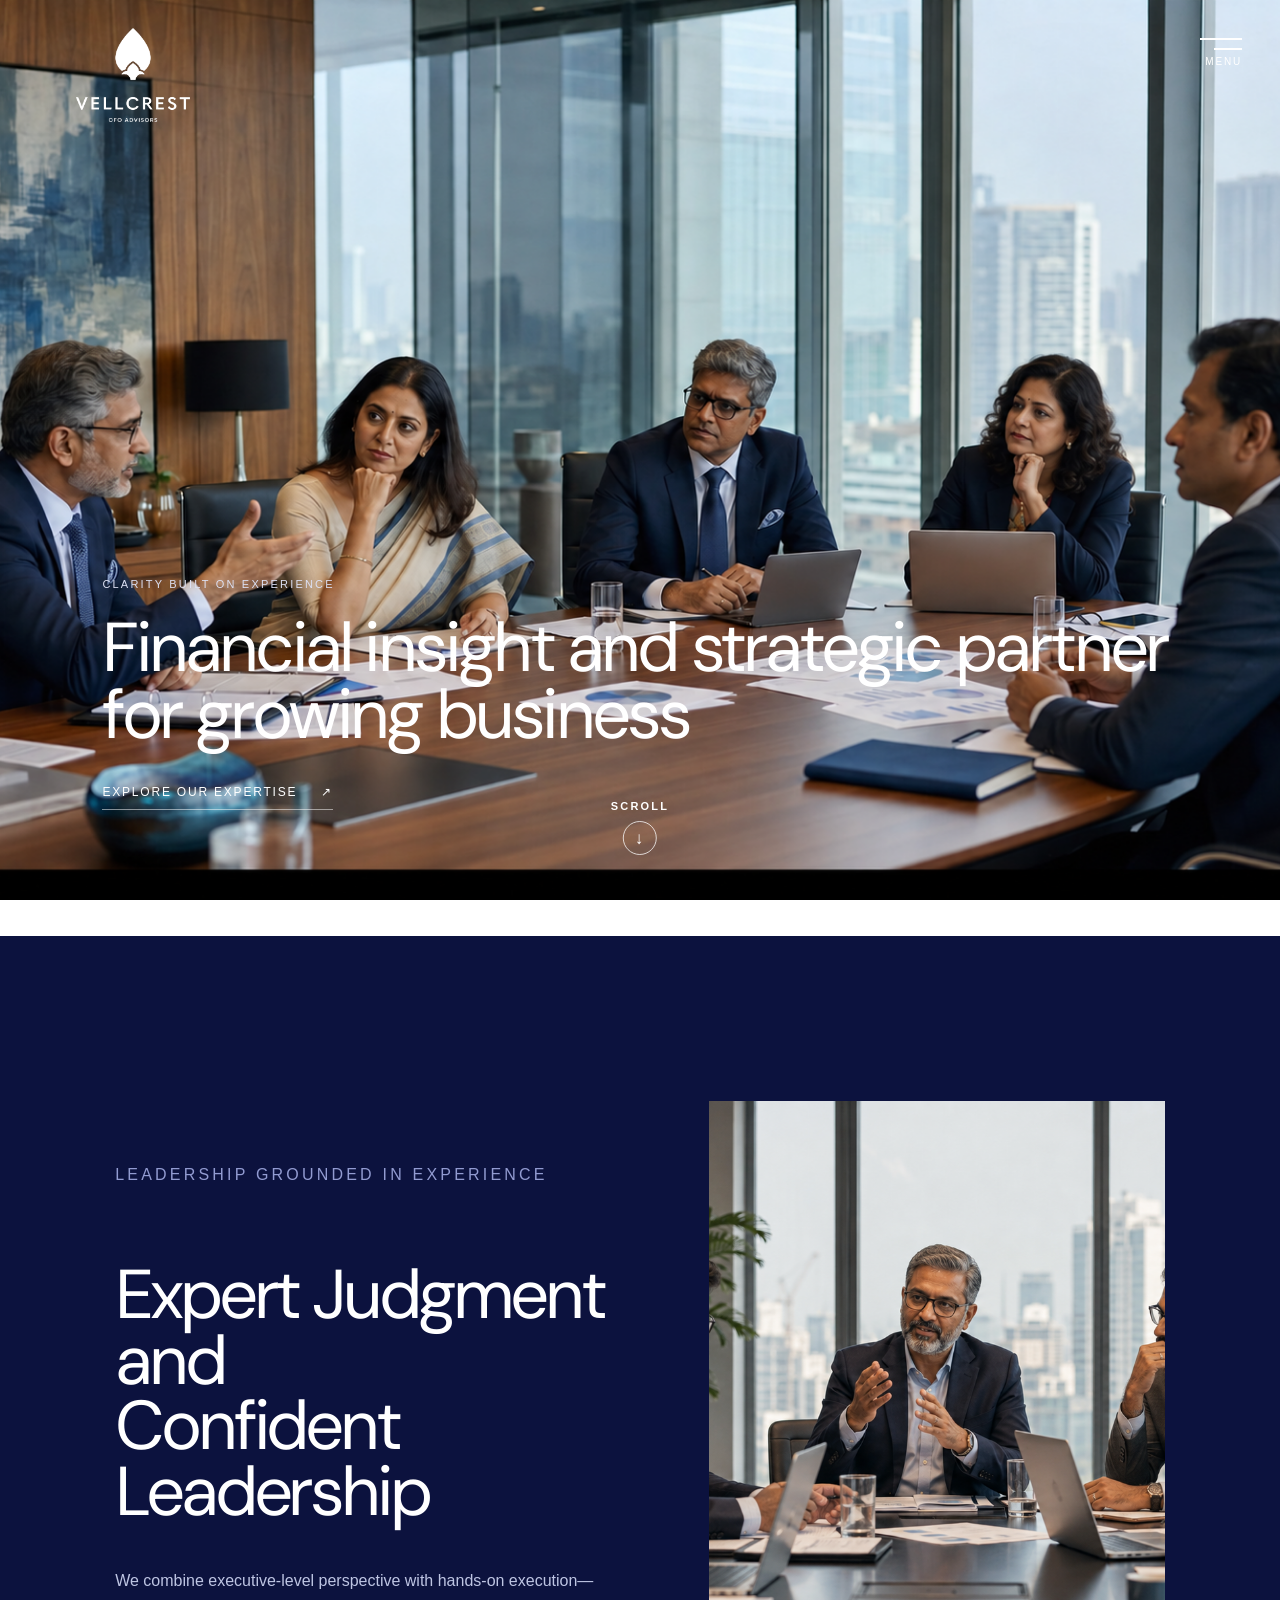
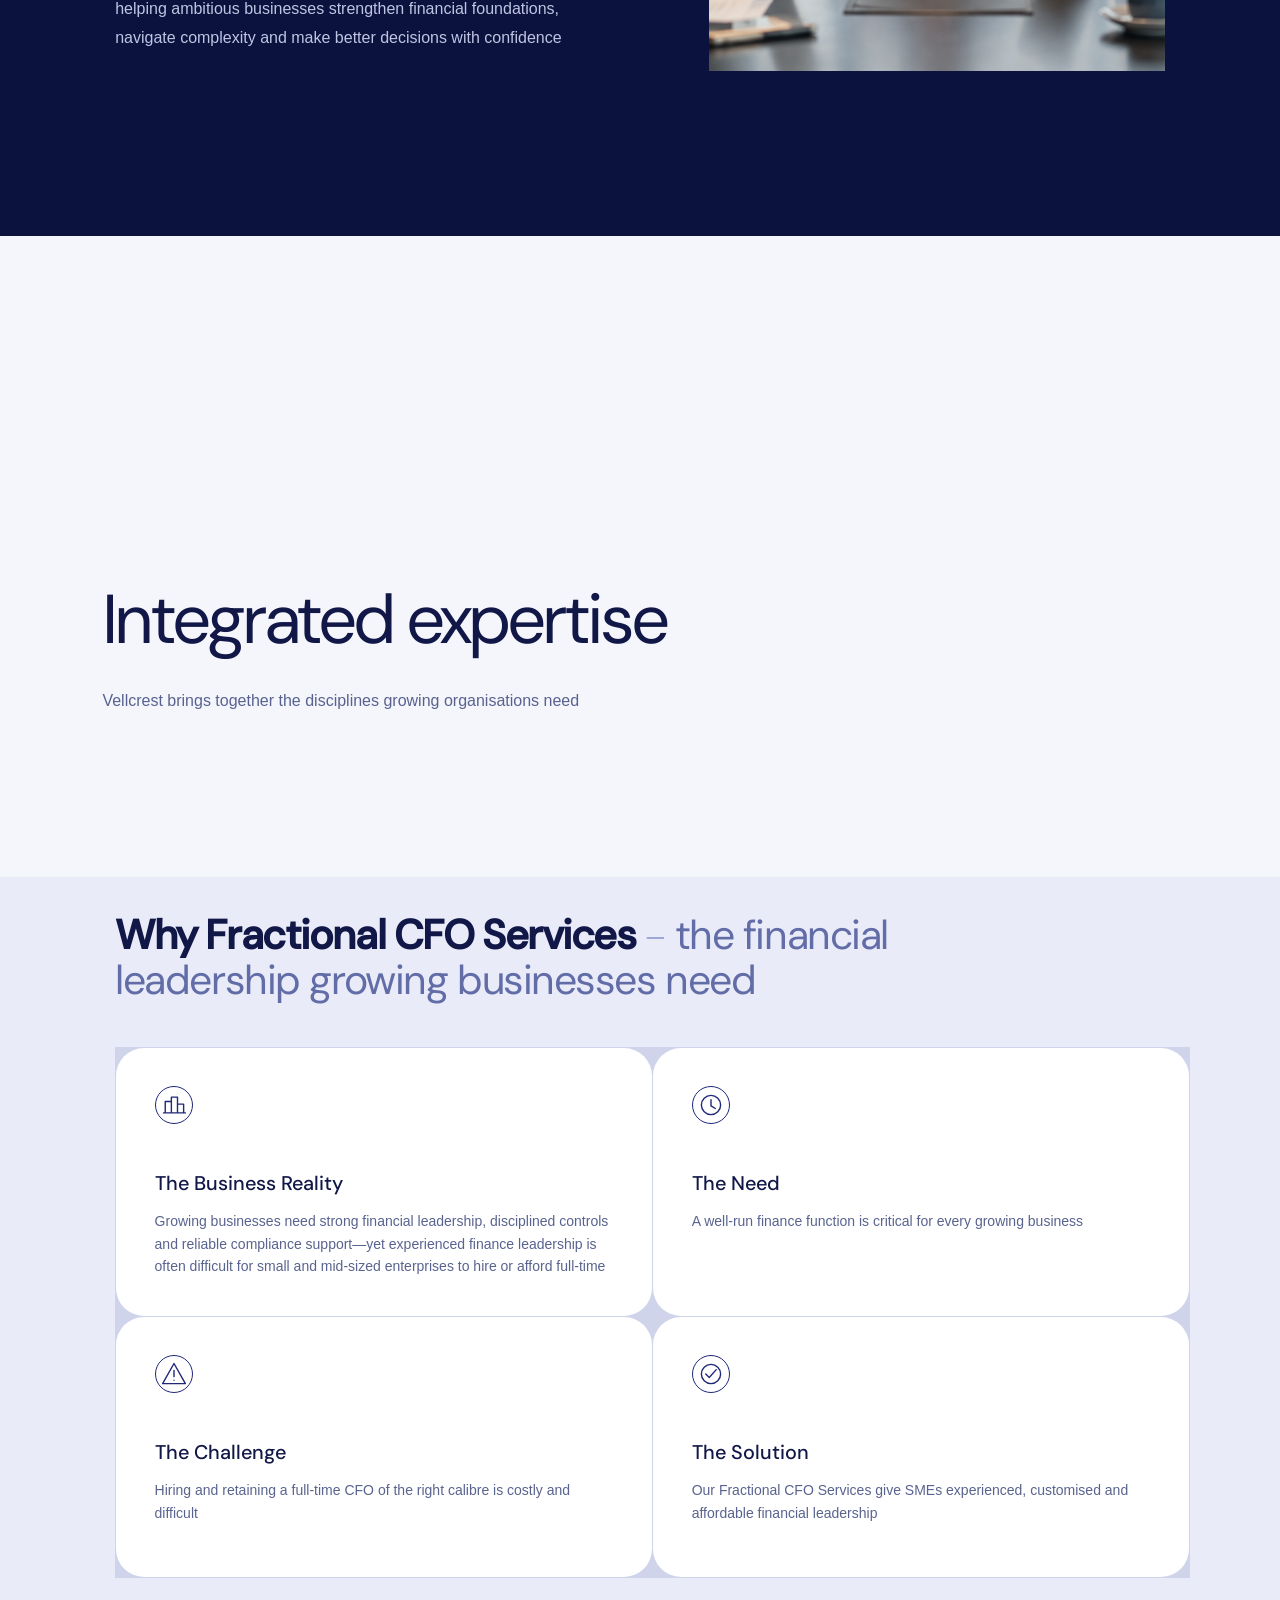
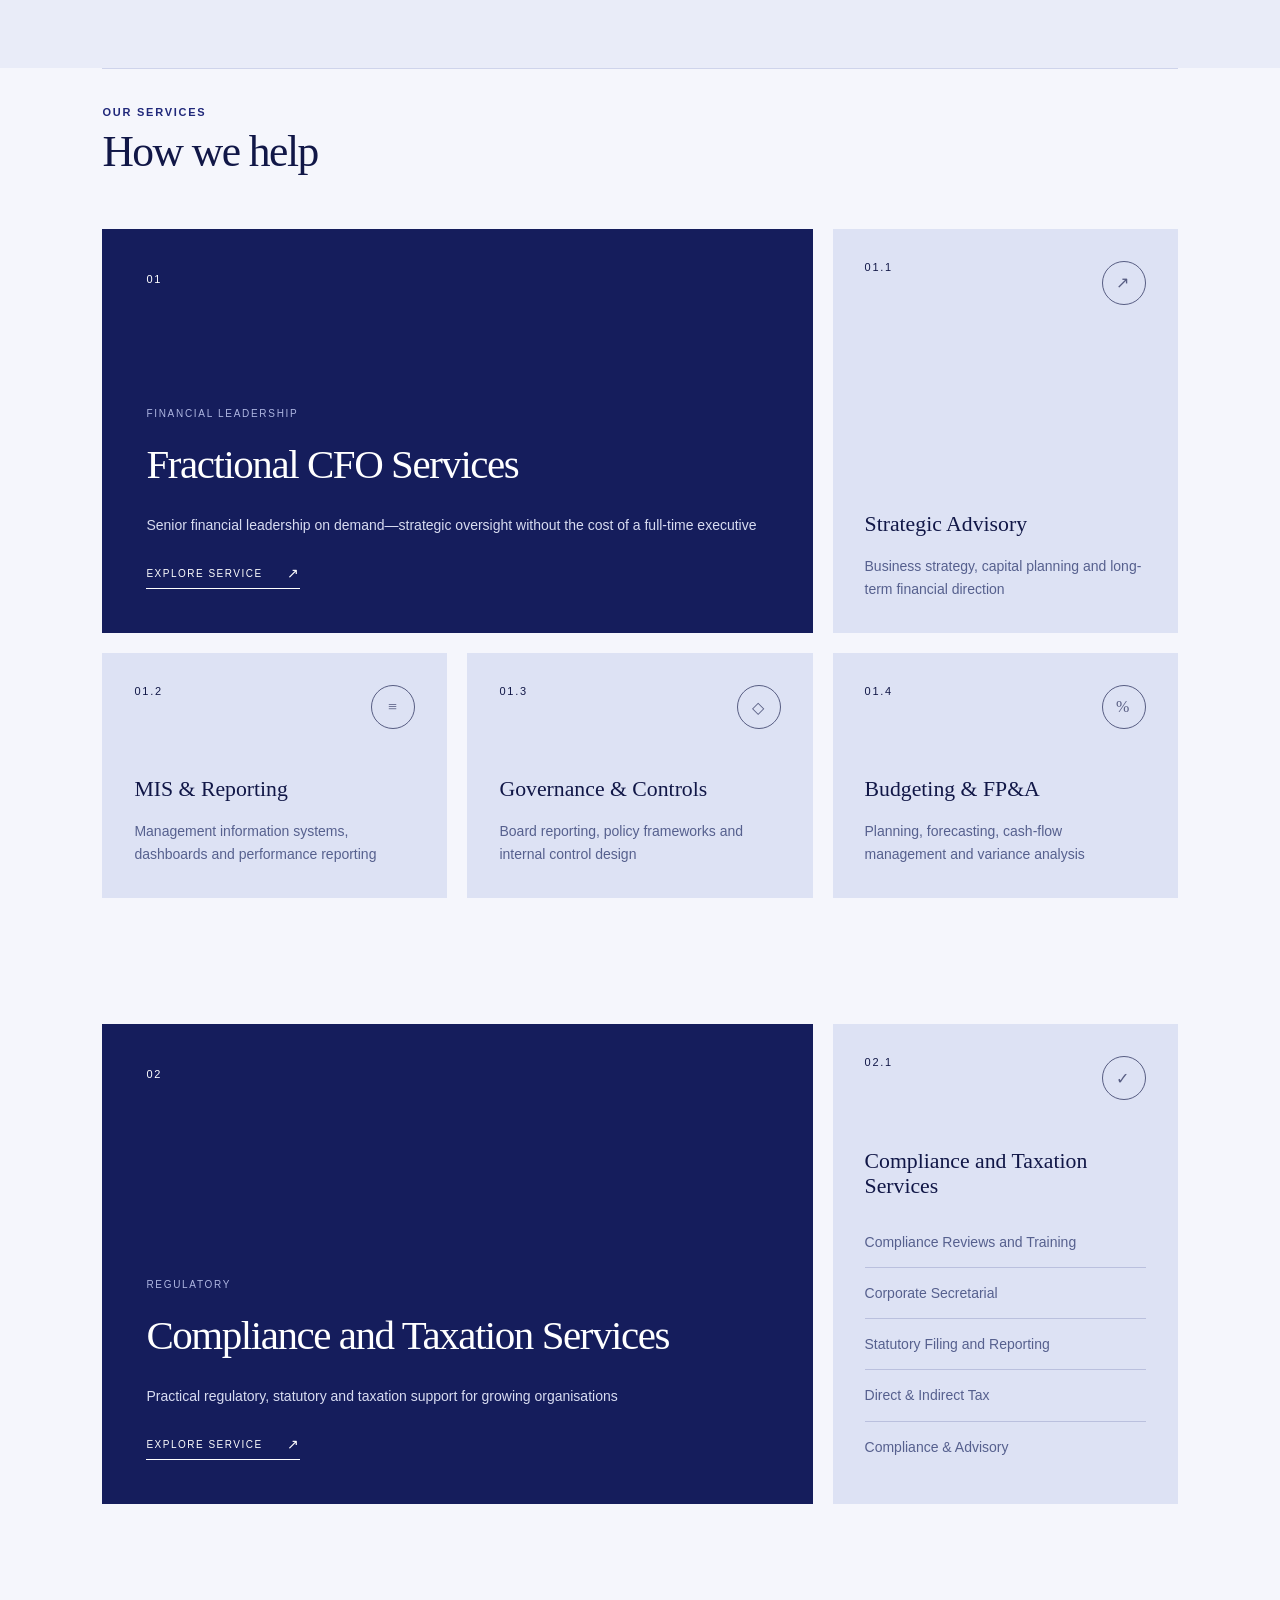
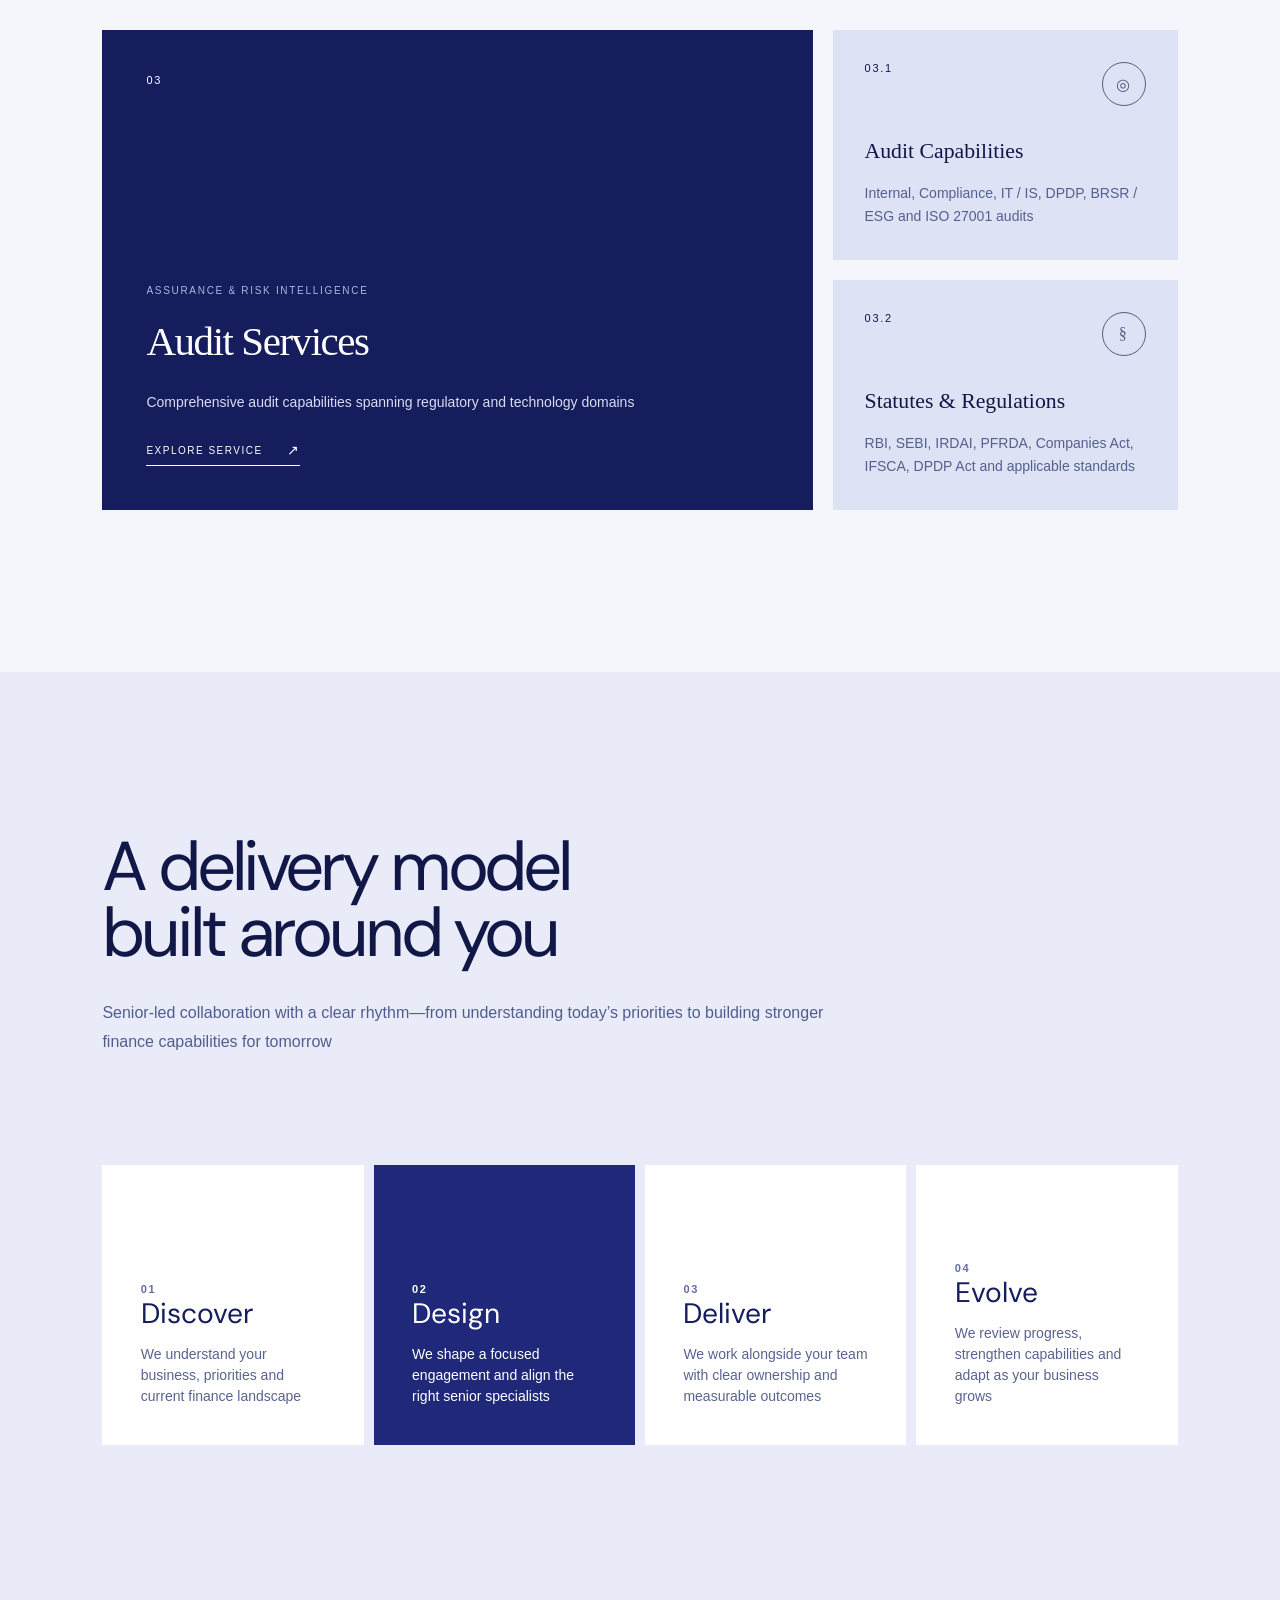
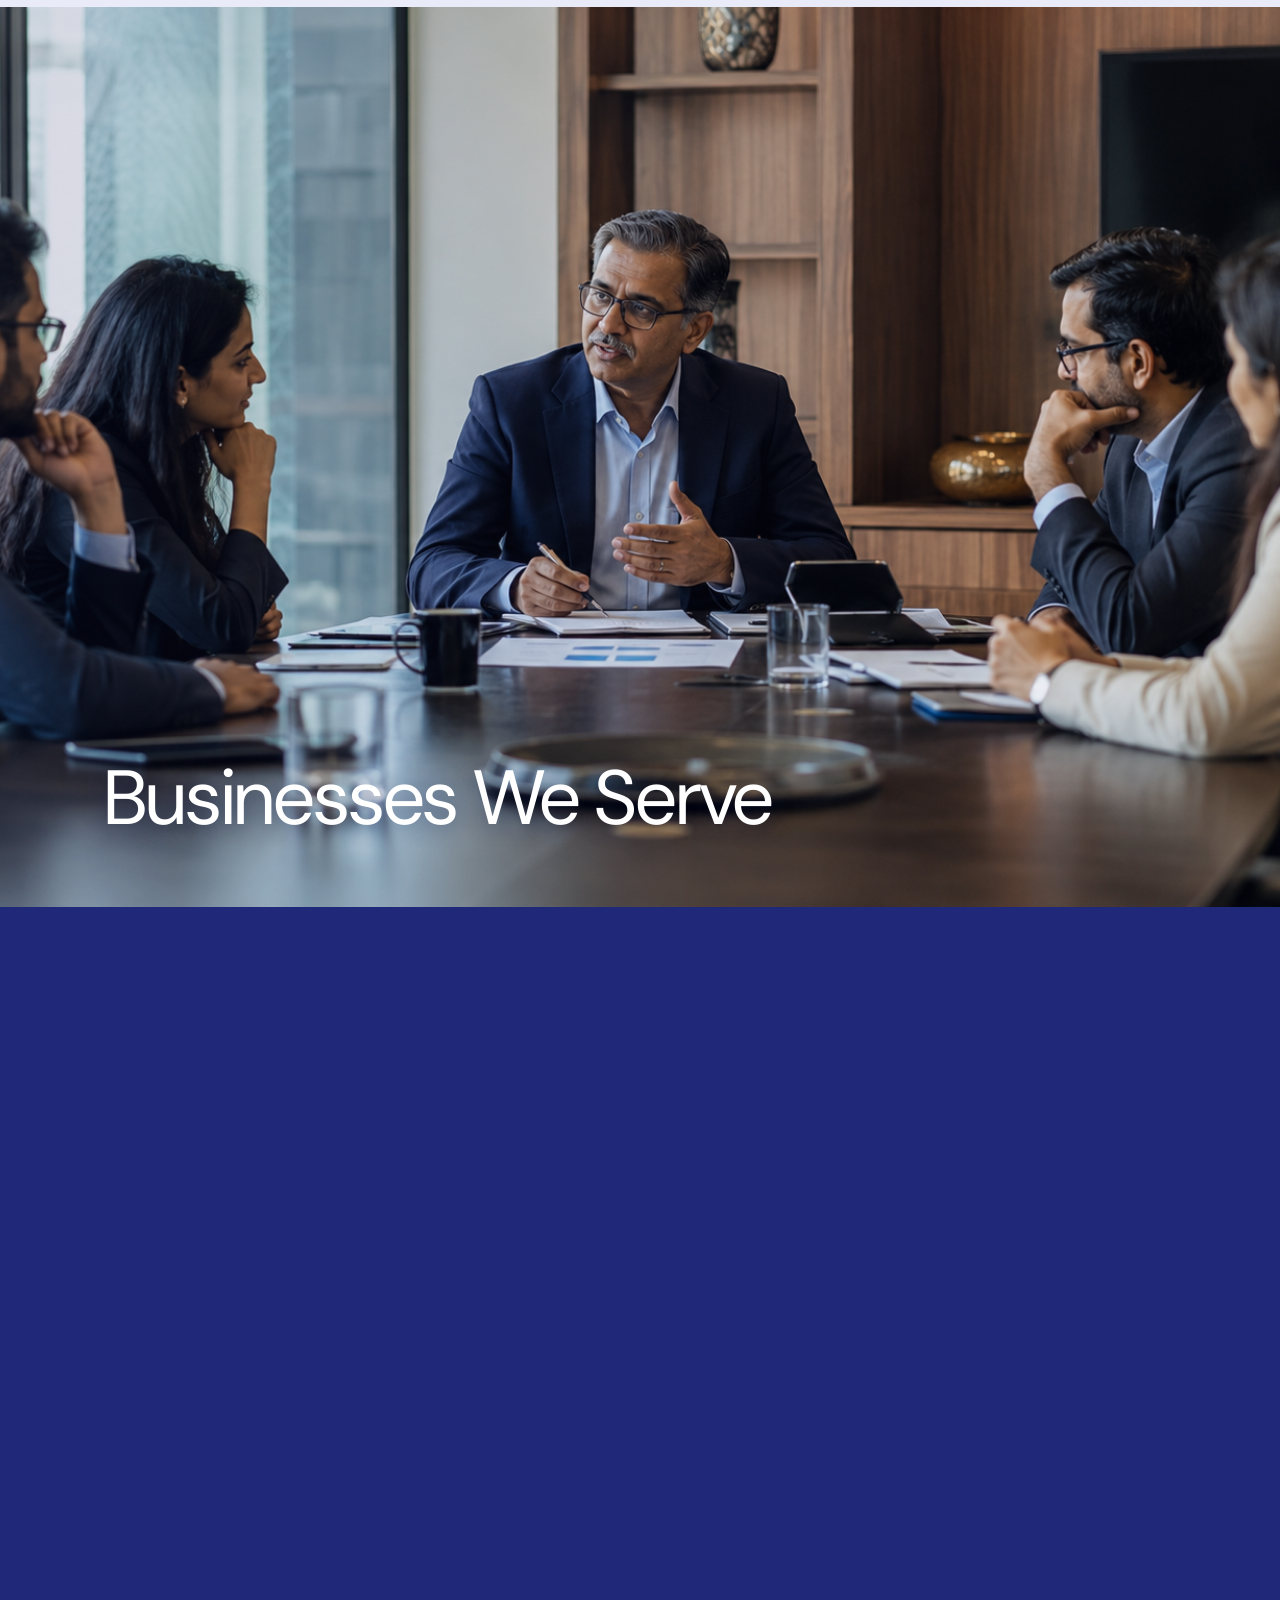
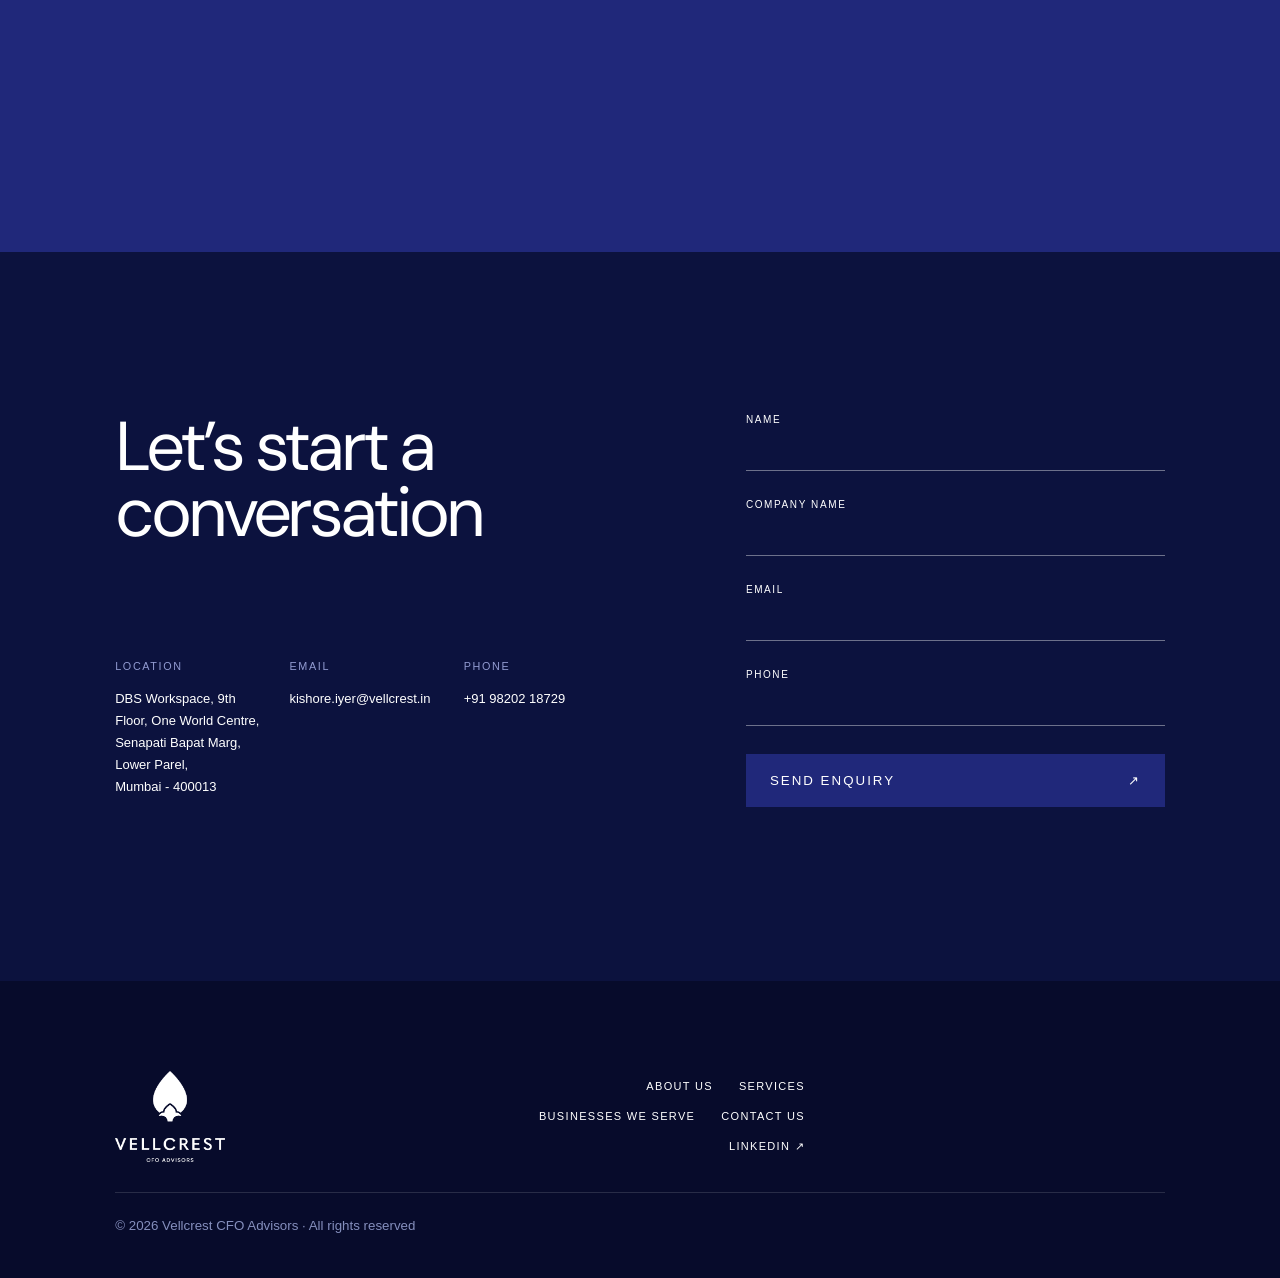
==== commit d58ce54d: "Add files via upload" ====
--- a/index.html
+++ b/index.html
@@ -13,7 +13,7 @@
     <link rel="stylesheet" href="css/styles.css?v=20260812-2" />
     <link rel="stylesheet" href="css/expertise.css?v=20260812-2" />
     <link rel="stylesheet" href="css/client-revisions.css?v=20260814-maroon-family" />
-    <link rel="stylesheet" href="css/vellcrest.css?v=20260913-6" />
+    <link rel="stylesheet" href="css/vellcrest.css?v=20260921-9" />
   </head>
   <body>
     <header class="header">
@@ -29,13 +29,12 @@
       </button>
     </header>
     <div class="overlay" id="site-navigation" aria-hidden="true">
-      <p class="meta">Strategic finance. Enduring value.</p>
+      <p class="meta">Strategic finance · Enduring value</p>
       <nav aria-label="Main navigation">
         <a href="#home">Home</a
         ><a href="about.html">About Us</a
         ><a href="#services">Services</a
         ><a href="#industries">Businesses We Serve</a
-        ><a href="#insights">Blog</a
         ><a href="#contact">Contact Us</a>
       </nav>
       <div class="nav-foot">
@@ -43,58 +42,42 @@
       </div>
     </div>
     <main>
-      <section id="home" class="hero">
+      <section id="home" class="hero home-image-hero">
         <div class="hero-inner">
-          <p class="eyebrow">Vellcrest CFO Advisors</p>
-          <div class="hero-messages" aria-live="polite">
-            <h1 class="hero-message is-active"><span>3+ Decades of</span><span>Financial Excellence</span></h1>
-            <h1 class="hero-message"><span>Trusted Financial</span><span>Leadership Partner</span></h1>
-            <h1 class="hero-message"><span>Strategic Finance Firm</span><span>for Growing Businesses</span></h1>
-            <h1 class="hero-message"><span>Expert Judgement.</span><span>Confident Leadership.</span></h1>
-          </div>
-          <div class="hero-copy">
-            <p>
-              Led by seasoned professionals with over 140 years of aggregate
-              experience in Finance, Governance, Risk, Compliance &amp;
-              Strategic Advisory services.
-            </p>
-          </div>
-        </div>
-      </section>
-      <section id="about" class="reveal">
-        <div class="frame">
           <div class="shade"></div>
           <a class="image-scroll-cue" href="#statement" aria-label="Continue to the next section">
             <span>Scroll</span><i aria-hidden="true">↓</i>
           </a>
           <div class="exp">
             <p>Clarity built on experience</p>
-            <h2>Financial insight<br />that moves business forward.</h2>
+            <h1>Financial insight and strategic partner<br />for growing business</h1>
             <a href="#services">Explore our expertise <span>↗</span></a>
           </div>
         </div>
       </section>
-      <section id="statement" class="statement">
-        <div class="statement-grid">
-          <div class="statement-copy">
-            <h2>Seasoned judgement.<br />Practical strategy.<br />Measurable impact.</h2>
-            <p>We combine executive-level perspective with hands-on execution—helping ambitious businesses strengthen financial foundations, navigate complexity and make better decisions with confidence.</p>
-          </div>
-          <div class="advisory-slideshow" aria-label="Vellcrest advisory environments">
-            <img class="active" src="assets/images/rafaga-boardroom-india.png" alt="Indian finance leaders in a boardroom meeting" />
-            <img src="assets/images/rafaga-advisory-meeting-india.png" alt="Indian CFO advisory meeting" />
-            <img src="assets/images/rafaga-cfo-desk-india.png" alt="Indian CFO working at a desk" />
+      <section id="about" class="reveal statement-reveal">
+        <div id="statement" class="frame statement">
+          <div class="statement-grid">
+            <div class="statement-copy">
+              <p class="statement-kicker">Leadership grounded in experience</p>
+              <h2>Expert Judgment and<br />Confident Leadership</h2>
+              <p>We combine executive-level perspective with hands-on execution—helping ambitious businesses strengthen financial foundations, navigate complexity and make better decisions with confidence</p>
+            </div>
+            <div class="advisory-slideshow" aria-label="Vellcrest advisory environments">
+              <img class="active" src="assets/images/rafaga-boardroom-india.png" alt="Indian finance leaders in a boardroom meeting" />
+              <img src="assets/images/rafaga-advisory-meeting-india.png" alt="Indian CFO advisory meeting" />
+              <img src="assets/images/rafaga-cfo-desk-india.png" alt="Indian CFO working at a desk" />
+            </div>
           </div>
         </div>
       </section>
       <section id="services" class="services">
         <div class="service-intro">
           <h2>
-            Integrated expertise. <span class="muted-title">One trusted partner.</span>
+            Integrated expertise
           </h2>
           <p>
-            From financial leadership to assurance, Vellcrest brings together the
-            disciplines growing organisations need.
+            Vellcrest brings together the disciplines growing organisations need
           </p>
         </div>
         <section class="why">
@@ -102,35 +85,35 @@
             <h2>
               Why Fractional CFO Services
               <span class="why-dash" aria-hidden="true">—</span>
-              <span class="why-subtitle">the financial leadership growing businesses need.</span>
+              <span class="why-subtitle">the financial leadership growing businesses need</span>
             </h2>
           </div>
           <div class="reason-grid">
             <article>
               <span class="reason-icon" aria-hidden="true"><svg viewBox="0 0 32 32"><path d="M6 25V12h7v13M13 25V7h7v18M20 25V15h7v10M4 25h25"/></svg></span>
               <h3>The Business Reality</h3>
-              <p>Every high-performing business needs a capable support team across finance, compliance, HR and technology. Yet seasoned finance leadership is often difficult for small and mid-sized enterprises to hire or afford full-time.</p>
+              <p>Growing businesses need strong financial leadership, disciplined controls and reliable compliance support—yet experienced finance leadership is often difficult for small and mid-sized enterprises to hire or afford full-time</p>
             </article>
             <article>
               <span class="reason-icon" aria-hidden="true"><svg viewBox="0 0 32 32"><path d="M16 27a11 11 0 1 0 0-22 11 11 0 0 0 0 22Z"/><path d="M16 10v7l5 3"/></svg></span>
               <h3>The Need</h3>
-              <p>A well-run finance function is critical for every growing business.</p>
+              <p>A well-run finance function is critical for every growing business</p>
             </article>
             <article>
               <span class="reason-icon" aria-hidden="true"><svg viewBox="0 0 32 32"><path d="M16 4 29 27H3L16 4Z"/><path d="M16 12v7M16 23h.01"/></svg></span>
               <h3>The Challenge</h3>
-              <p>Hiring and retaining a full-time CFO of the right calibre is costly and difficult.</p>
+              <p>Hiring and retaining a full-time CFO of the right calibre is costly and difficult</p>
             </article>
             <article>
               <span class="reason-icon" aria-hidden="true"><svg viewBox="0 0 32 32"><path d="M16 27a11 11 0 1 0 0-22 11 11 0 0 0 0 22Z"/><path d="m10 16 4 4 8-9"/></svg></span>
               <h3>The Solution</h3>
-              <p>Our Fractional CFO Services give SMEs experienced, customised and affordable financial leadership.</p>
+              <p>Our Fractional CFO Services give SMEs experienced, customised and affordable financial leadership</p>
             </article>
           </div>
         </section>
         <div class="services-bridge" aria-labelledby="services-bridge-title">
           <p>Our services</p>
-          <h2 id="services-bridge-title">How we help.</h2>
+          <h2 id="services-bridge-title">How we help</h2>
         </div>
         <div class="expertise-groups">
           <section
@@ -146,8 +129,9 @@
                 <h3 id="fractional-cfo-title">Fractional CFO Services</h3>
                 <p>
                   Senior financial leadership on demand—strategic oversight
-                  without the cost of a full-time executive.
-                </p>
+                  without the cost of a full-time executive
+                </p>
+                <a class="card-link" href="fractional-cfo-services.html">Explore service <span>↗</span></a>
               </div>
             </article>
             <article class="expertise-card">
@@ -158,7 +142,7 @@
                 <h4>Strategic Advisory</h4>
                 <p>
                   Business strategy, capital planning and long-term financial
-                  direction.
+                  direction
                 </p>
               </div>
             </article>
@@ -170,7 +154,7 @@
                 <h4>MIS &amp; Reporting</h4>
                 <p>
                   Management information systems, dashboards and performance
-                  reporting.
+                  reporting
                 </p>
               </div>
             </article>
@@ -182,7 +166,7 @@
                 <h4>Governance &amp; Controls</h4>
                 <p>
                   Board reporting, policy frameworks and internal control
-                  design.
+                  design
                 </p>
               </div>
             </article>
@@ -194,7 +178,7 @@
                 <h4>Budgeting &amp; FP&amp;A</h4>
                 <p>
                   Planning, forecasting, cash-flow management and variance
-                  analysis.
+                  analysis
                 </p>
               </div>
             </article>
@@ -208,38 +192,30 @@
                 <span>02</span>
               </div>
               <div>
-                <p class="card-label">Financial operations</p>
+                <p class="card-label">Regulatory</p>
                 <h3 id="accounting-title">
-                  Accounting &amp; Compliance Services
+                  Compliance and Taxation Services
                 </h3>
                 <p>
-                  Reliable financial records, timely reporting and disciplined
-                  statutory compliance.
-                </p>
-              </div>
-            </article>
-            <article class="expertise-card">
-              <div class="card-top">
-                <span>02.1</span><i aria-hidden="true">±</i>
-              </div>
-              <div>
-                <h4>Accounting &amp; Taxation</h4>
-                <p>
-                  End-to-end accounting, ledger management, financial statement
-                  finalisation, reconciliations and direct &amp; indirect tax.
-                </p>
-              </div>
-            </article>
-            <article class="expertise-card">
-              <div class="card-top">
-                <span>02.2</span><i aria-hidden="true">✓</i>
-              </div>
-              <div>
-                <h4>Regulatory &amp; Compliance</h4>
-                <p>
-                  Statutory filings, tax representation, corporate secretarial
-                  and FEMA compliance, and compliance reviews.
-                </p>
+                  Practical regulatory, statutory and taxation support for
+                  growing organisations
+                </p>
+                <a class="card-link" href="compliance-taxation-services.html">Explore service <span>↗</span></a>
+              </div>
+            </article>
+            <article class="expertise-card service-list-card">
+              <div class="card-top">
+                <span>02.1</span><i aria-hidden="true">✓</i>
+              </div>
+              <div>
+                <h4>Compliance and Taxation Services</h4>
+                <ul class="service-points">
+                  <li>Compliance Reviews and Training</li>
+                  <li>Corporate Secretarial</li>
+                  <li>Statutory Filing and Reporting</li>
+                  <li>Direct &amp; Indirect Tax</li>
+                  <li>Compliance &amp; Advisory</li>
+                </ul>
               </div>
             </article>
           </section>
@@ -256,8 +232,9 @@
                 <h3 id="audit-title">Audit Services</h3>
                 <p>
                   Comprehensive audit capabilities spanning regulatory and
-                  technology domains.
-                </p>
+                  technology domains
+                </p>
+                <a class="card-link" href="audit-services.html">Explore service <span>↗</span></a>
               </div>
             </article>
             <article class="expertise-card">
@@ -267,8 +244,8 @@
               <div>
                 <h4>Audit Capabilities</h4>
                 <p>
-                  Internal, compliance, IT / IS, DPDP, BRSR / ESG and ISO 27001
-                  audits.
+                  Internal, Compliance, IT / IS, DPDP, BRSR / ESG and ISO 27001
+                  audits
                 </p>
               </div>
             </article>
@@ -280,7 +257,7 @@
                 <h4>Statutes &amp; Regulations</h4>
                 <p>
                   RBI, SEBI, IRDAI, PFRDA, Companies Act, IFSCA, DPDP Act and
-                  applicable standards.
+                  applicable standards
                 </p>
               </div>
             </article>
@@ -289,33 +266,33 @@
       </section>
       <section class="delivery">
         <div class="section-head">
-          <h2>A delivery model<br />built around you.</h2>
+          <h2>A delivery model<br />built around you</h2>
           <p>
             Senior-led collaboration with a clear rhythm—from understanding
             today’s priorities to building stronger finance capabilities for
-            tomorrow.
+            tomorrow
           </p>
         </div>
         <div class="delivery-grid" aria-label="Vellcrest delivery process">
           <article>
             <b>01</b>
             <h3>Discover</h3>
-            <p>We understand your business, priorities and current finance landscape.</p>
+            <p>We understand your business, priorities and current finance landscape</p>
           </article>
           <article>
             <b>02</b>
             <h3>Design</h3>
-            <p>We shape a focused engagement and align the right senior specialists.</p>
+            <p>We shape a focused engagement and align the right senior specialists</p>
           </article>
           <article>
             <b>03</b>
             <h3>Deliver</h3>
-            <p>We work alongside your team with clear ownership and measurable outcomes.</p>
+            <p>We work alongside your team with clear ownership and measurable outcomes</p>
           </article>
           <article>
             <b>04</b>
             <h3>Evolve</h3>
-            <p>We review progress, strengthen capabilities and adapt as your business grows.</p>
+            <p>We review progress, strengthen capabilities and adapt as your business grows</p>
           </article>
         </div>
       </section>
@@ -326,11 +303,11 @@
         </div>
         <div class="industries-content">
         <div class="industries-title">
-          <h2>Built for ambitious<br />businesses in motion.</h2>
+          <h2>Built for ambitious<br />businesses in motion</h2>
           <p>
             Vellcrest supports founder-led businesses, growth-stage enterprises and
             established organisations that need greater clarity, stronger
-            controls or specialist financial leadership.
+            controls or specialist financial leadership
           </p>
         </div>
         <div class="industry-list">
@@ -346,18 +323,18 @@
         </div>
         </div>
       </section>
-      <section id="insights" class="testimonials">
-        <h2>Client Perspectives –<br />Trust earned<br />through outcomes.</h2>
+      <section id="insights" class="testimonials" hidden aria-hidden="true" data-section-status="disabled">
+        <h2>Client Perspectives –<br />Trust earned<br />through outcomes</h2>
         <div class="quote-wrap">
           <blockquote>
             “Vellcrest brought structure, clarity and a genuine leadership
-            perspective to our finance function. The team quickly became a
-            trusted extension of ours.”
+            perspective to our finance function; the team quickly became a
+            trusted extension of ours”
             <footer>— Placeholder Client, Managing Director</footer>
           </blockquote>
           <blockquote>
             “Their advice is practical, commercially grounded and always
-            connected to the decisions that matter most.”
+            connected to the decisions that matter most”
             <footer>— Placeholder Client, Founder &amp; CEO</footer>
           </blockquote>
         </div>
@@ -370,10 +347,10 @@
       </section>
       <section id="contact" class="contact-section">
         <div class="contact-copy">
-          <h2>Let’s start a<br />conversation.</h2>
+          <h2>Let’s start a<br />conversation</h2>
           <div class="contact-details">
             <p>
-              <small>Location</small>Mumbai
+              <small>Location</small>DBS Workspace, 9th Floor, One World Centre,<br />Senapati Bapat Marg, Lower Parel,<br />Mumbai - 400013
             </p>
             <p>
               <small>Email</small
@@ -381,11 +358,15 @@
             </p>
             <p>
               <small>Phone</small
-              ><a href="tel:+910000000000">+91 00000 00000</a>
+              ><a href="tel:+919820218729">+91 98202 18729</a>
             </p>
           </div>
         </div>
-        <form>
+        <form action="https://formsubmit.co/trevor@voxxeltek.com" method="POST">
+          <input type="hidden" name="_subject" value="New Vellcrest website enquiry" />
+          <input type="hidden" name="_template" value="table" />
+          <input type="hidden" name="_captcha" value="false" />
+          <input type="text" name="_honey" class="form-honey" tabindex="-1" autocomplete="off" aria-hidden="true" />
           <label>Name<input name="name" required /></label
           ><label>Company name<input name="company" required /></label
           ><label>Email<input type="email" name="email" required /></label
@@ -399,13 +380,12 @@
       <div class="footer-brand" aria-label="Vellcrest CFO Advisors">
         <img src="assets/images/vellcrest-logo-light.png" alt="Vellcrest CFO Advisors" />
       </div>
-      <p>Strategic finance. Enduring value.</p>
-      <nav aria-label="Footer navigation"><a href="about.html">About Us</a><a href="#services">Services</a><a href="#industries">Businesses We Serve</a><a href="#insights">Testimonials</a><a href="#contact">Contact Us</a><a href="#">LinkedIn ↗</a></nav>
+      <nav aria-label="Footer navigation"><a href="about.html">About Us</a><a href="#services">Services</a><a href="#industries">Businesses We Serve</a><a href="#contact">Contact Us</a><a href="#">LinkedIn ↗</a></nav>
       <small
-        >© <span id="year"></span> Vellcrest CFO Advisors. All rights
-        reserved.</small
+        >© <span id="year"></span> Vellcrest CFO Advisors · All rights
+        reserved</small
       >
     </footer>
-    <script src="js/main.js?v=20260812-1" defer></script>
+    <script src="js/main.js?v=20260921-4" defer></script>
   </body>
 </html>
--- a/css/vellcrest.css
+++ b/css/vellcrest.css
@@ -37,6 +37,36 @@
 .about-page .footer .footer-brand img { width: var(--footer-logo-width); height: auto; }
 
 .hero { background: #fff; }
+.home-image-hero .hero-inner {
+  position: sticky;
+  top: 0;
+  height: 100vh;
+  padding: 0;
+  display: block;
+  background: #20287A url("../assets/images/corporate-boardroom-v2.png") center/cover no-repeat;
+  color: #fff;
+  overflow: hidden;
+}
+.home-image-hero .shade {
+  display: block;
+  background: linear-gradient(90deg, rgba(12,18,62,.82), rgba(12,18,62,.38) 58%, rgba(12,18,62,.10));
+}
+.home-image-hero .exp { z-index: 2; }
+.home-image-hero .exp > p { color: #dce0f3; }
+.home-image-hero .exp h1 {
+  margin: 24px 0 34px;
+  color: #fff !important;
+  font-size: clamp(45px, 5.4vw, 94px);
+  line-height: .97;
+  letter-spacing: -.055em;
+  font-weight: 300;
+}
+.home-image-hero .exp a { color: #fff; }
+.home-image-hero .image-scroll-cue {
+  opacity: 1;
+  transform: translate(-50%, 0);
+}
+.testimonials[hidden] { display: none !important; }
 .hero .eyebrow,
 .hero h1,
 .hero h1 span,
@@ -51,6 +81,22 @@
 .frame { background-color: var(--hero-navy); background-blend-mode: normal; }
 .shade { background: transparent !important; }
 .statement { background: var(--deep); color: #fff; }
+.statement-reveal .frame.statement {
+  min-height: 100vh;
+  padding: clamp(92px, 13vh, 148px) 9vw;
+  display: flex;
+  align-items: center;
+  background: var(--deep) !important;
+}
+.statement-reveal .statement-grid { width: 100%; }
+.statement-kicker {
+  margin: 0 0 24px;
+  color: var(--soft-blue) !important;
+  font-size: 11px;
+  font-weight: 500;
+  letter-spacing: .2em;
+  text-transform: uppercase;
+}
 .statement-grid > p,
 .statement-copy > p { color: #bec5e3; }
 
@@ -90,6 +136,43 @@
 .expertise-card:focus-within p { color: #eef0fa; }
 .expertise-card.featured:hover,
 .expertise-card.featured:focus-within { background: var(--vellcrest); }
+.card-link {
+  display: inline-flex;
+  align-items: center;
+  gap: 24px;
+  margin-top: 28px;
+  padding-bottom: 7px;
+  border-bottom: 1px solid currentColor;
+  color: inherit;
+  font-size: 10px;
+  letter-spacing: .15em;
+  text-transform: uppercase;
+}
+.card-link span { font-size: 14px; }
+.expertise-group.compact .service-list-card {
+  grid-column: 3;
+  grid-row: 1 / 3;
+}
+.service-points {
+  margin: 0;
+  padding: 0;
+  list-style: none;
+  display: grid;
+}
+.service-points li {
+  padding: 15px 0;
+  border-bottom: 1px solid rgba(32,40,122,.18);
+  color: #56608e;
+  font-size: 14px;
+  line-height: 1.45;
+}
+.service-points li:last-child { border-bottom: 0; }
+.form-honey { position: absolute !important; left: -9999px !important; opacity: 0 !important; pointer-events: none !important; }
+.expertise-card:hover .service-points li,
+.expertise-card:focus-within .service-points li {
+  color: #eef0fa;
+  border-color: rgba(255,255,255,.24);
+}
 
 .delivery { background: var(--pale-blue); color: var(--ink); }
 .section-head > p,
@@ -121,13 +204,12 @@
   background: var(--vellcrest);
   transform: scaleX(0);
   transform-origin: left center;
-  transition: none;
-}
-.delivery-grid article.is-active::before { transform: scaleX(1); }
-.delivery-grid article:first-of-type.is-active::before {
-  animation: vellcrest-first-fill 850ms cubic-bezier(.65,0,.2,1) both;
-}
-@keyframes vellcrest-first-fill {
+  transition: none !important;
+}
+.delivery-grid article.is-active::before {
+  animation: vellcrest-card-fill 900ms cubic-bezier(.65,0,.2,1) both;
+}
+@keyframes vellcrest-card-fill {
   from { transform: scaleX(0); }
   to { transform: scaleX(1); }
 }
@@ -148,7 +230,11 @@
 .delivery-grid article p { color: #59638f; }
 .delivery-grid article.is-active,
 .delivery-grid article.is-active b,
-.delivery-grid article.is-active p { color: #fff; }
+.delivery-grid article.is-active h3,
+.delivery-grid article.is-active p {
+  color: #fff;
+  transition-delay: 320ms;
+}
 .delivery-grid .delivery-highlight { display: none !important; }
 
 .industries,
@@ -198,6 +284,10 @@
 .values-grid article,
 .values-grid article:not(:first-child) { border-color: var(--line); }
 .credentials { color: var(--vellcrest); }
+.profile-copy .profile-bio { max-width: 700px; }
+.profile-copy .profile-bio p { margin: 0 0 22px; color: #56608e; font-size: 16px; line-height: 1.75; }
+.profile-copy .profile-bio p:last-child { margin-bottom: 0; }
+.leadership-section .people-heading { padding-top: 30px; }
 .advisory-section { background: var(--deep); color: #fff; }
 .advisory-section .about-kicker,
 .advisory-section .profile-role,
@@ -220,6 +310,25 @@
   .industry-curtain {
     background-image: linear-gradient(180deg, rgba(21,29,92,.08), rgba(12,18,62,.30)), url("../assets/images/rafaga-industries-mobile-group.png");
   }
+  .home-image-hero .hero-inner {
+    background-position: 48% center;
+  }
+  .home-image-hero .exp {
+    left: 24px;
+    right: 24px;
+    bottom: 12vh;
+  }
+  .home-image-hero .exp h1 { font-size: clamp(43px, 12vw, 62px); }
+  .statement-reveal .frame.statement {
+    height: 100svh;
+    min-height: 720px;
+    padding: 100px 24px 70px;
+    overflow-y: auto;
+  }
+  .expertise-group.compact .service-list-card {
+    grid-column: auto;
+    grid-row: auto;
+  }
   .about-hero-image {
     background-image: linear-gradient(180deg, transparent 48%, rgba(12,18,62,.62)), url("../assets/images/rafaga-boardroom-mobile.png");
   }
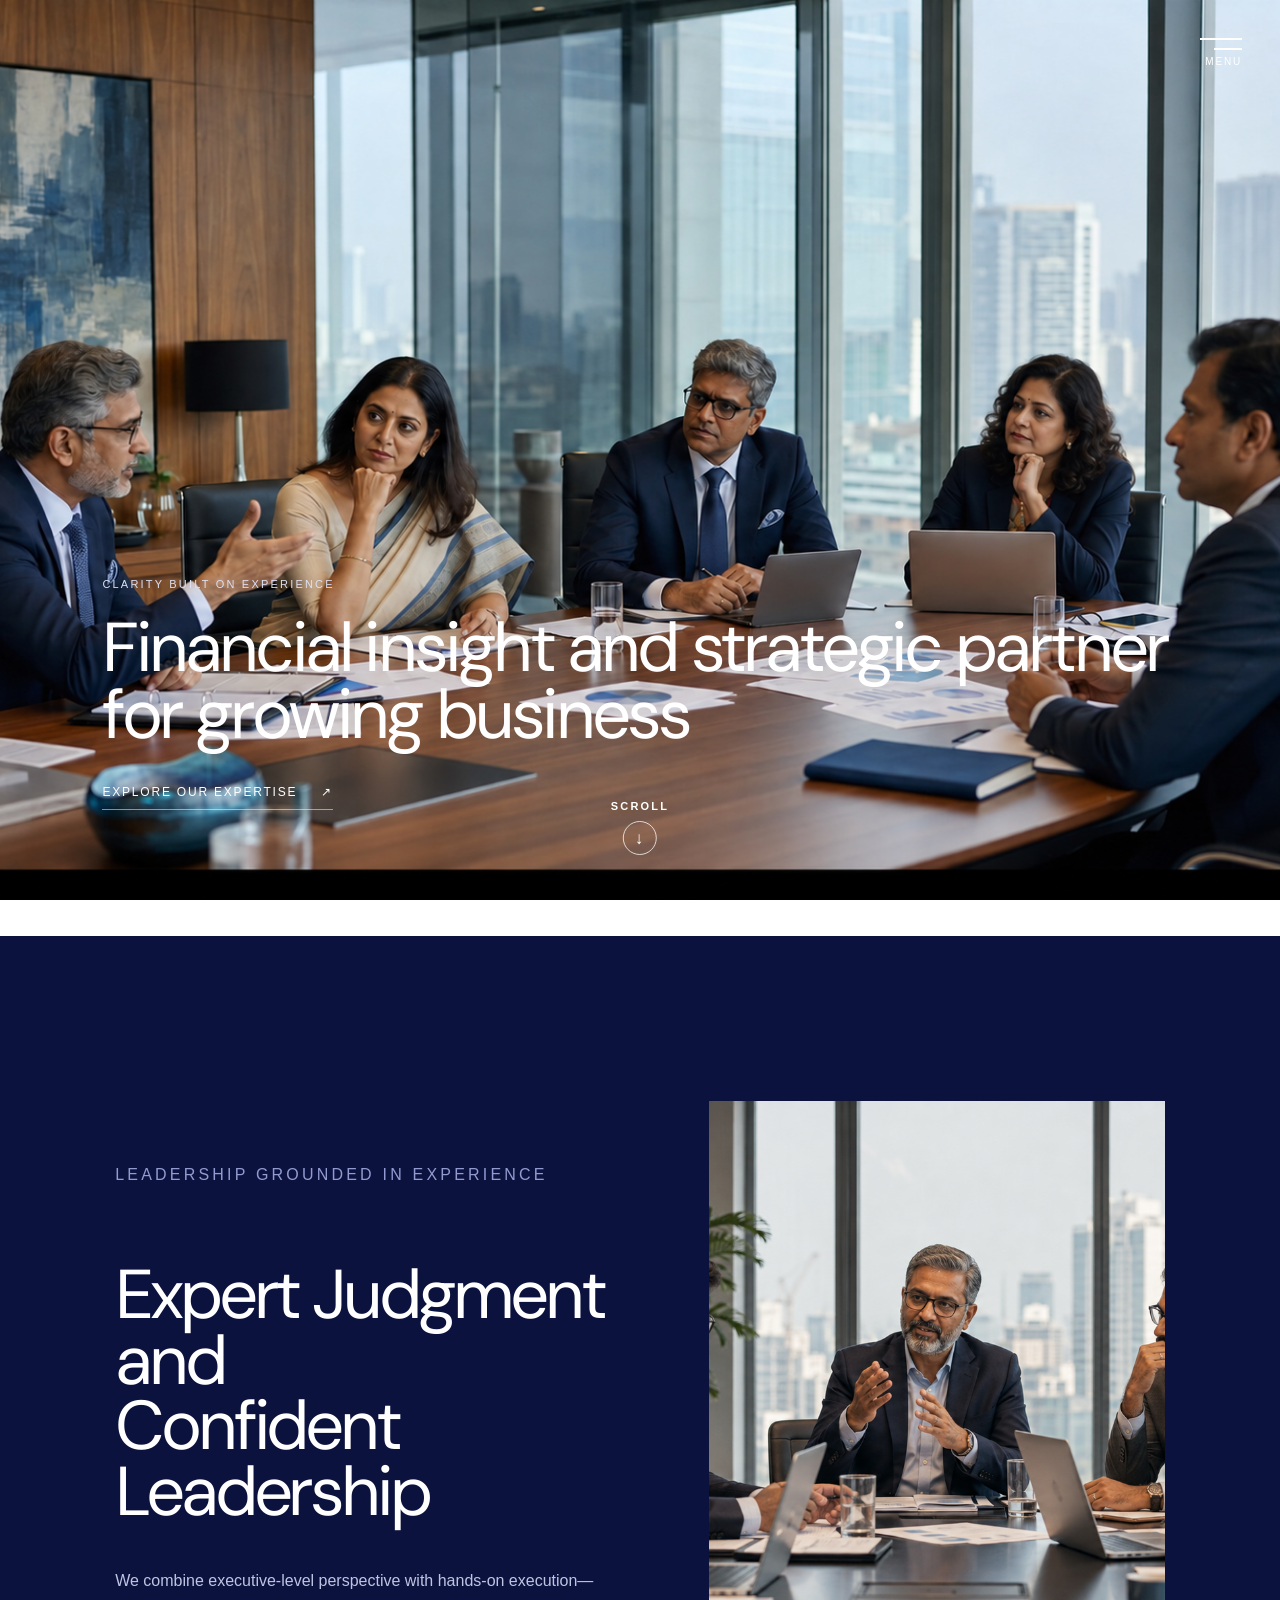
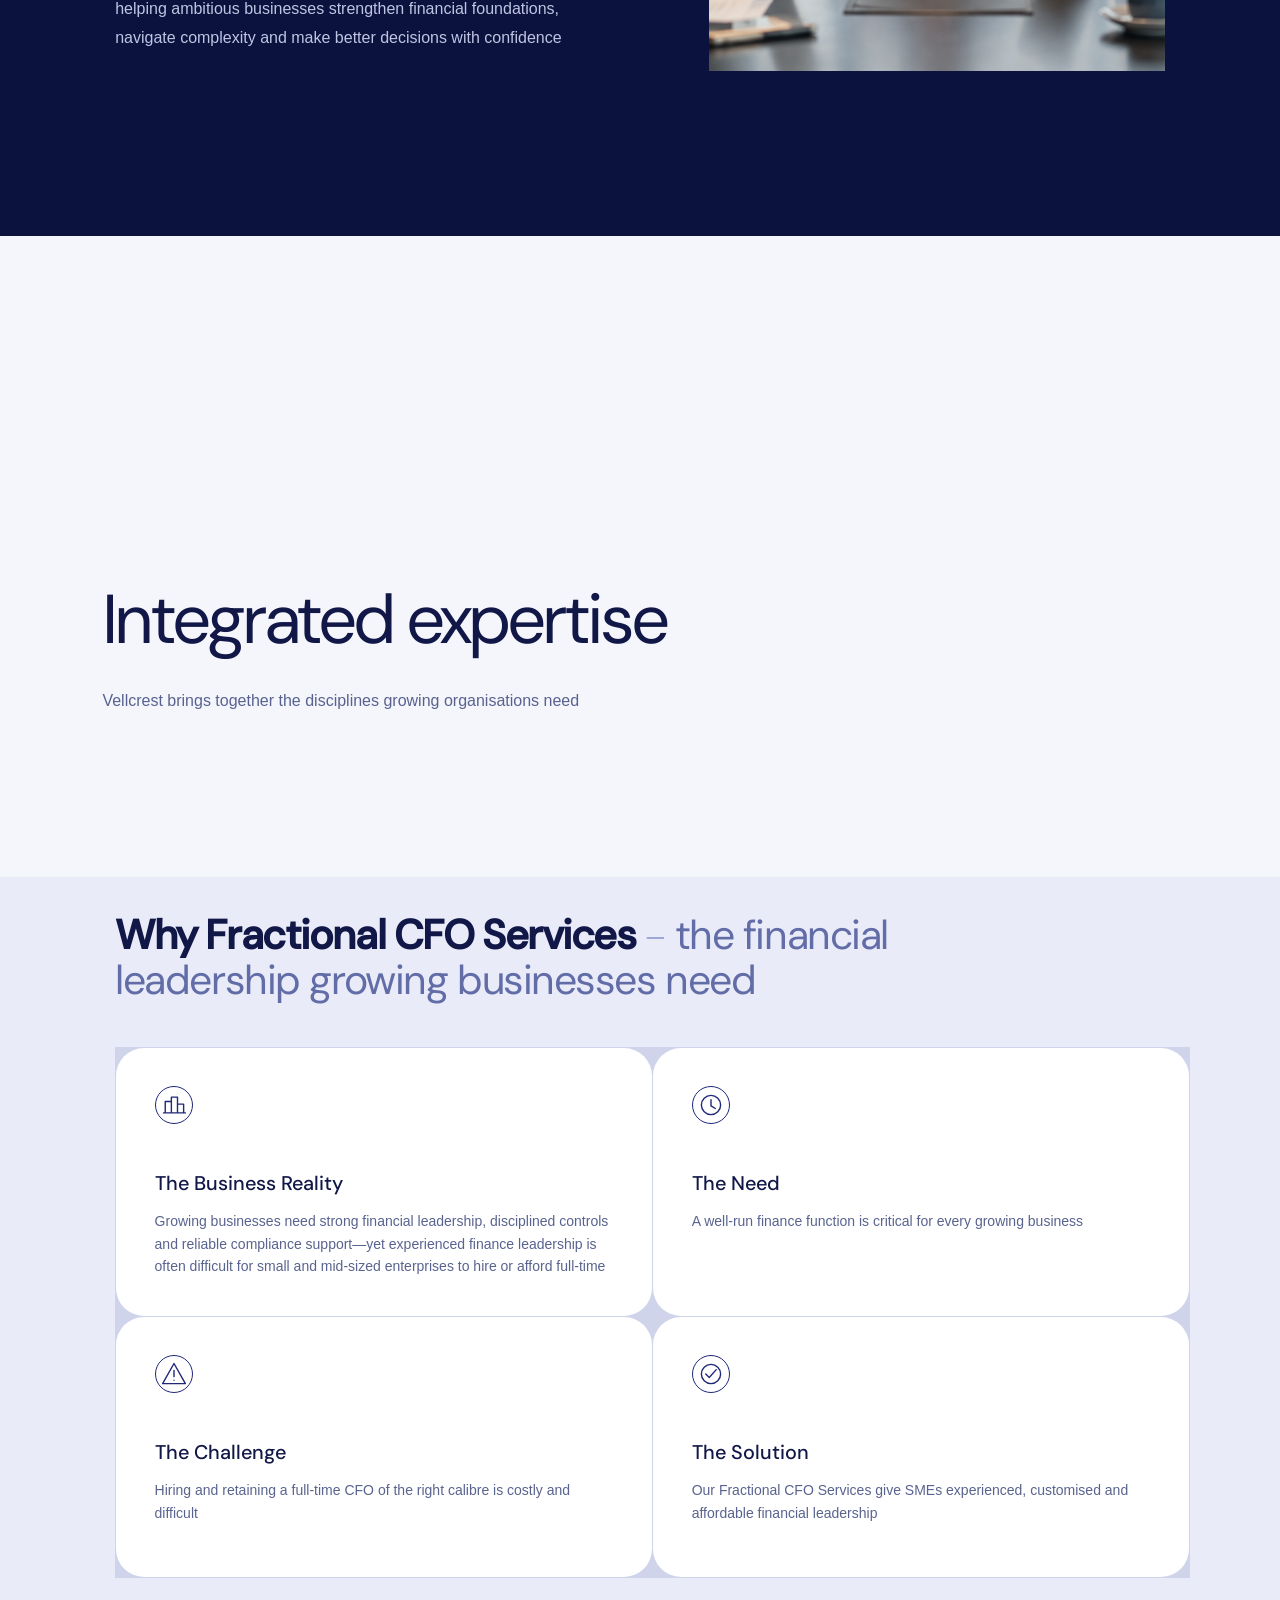
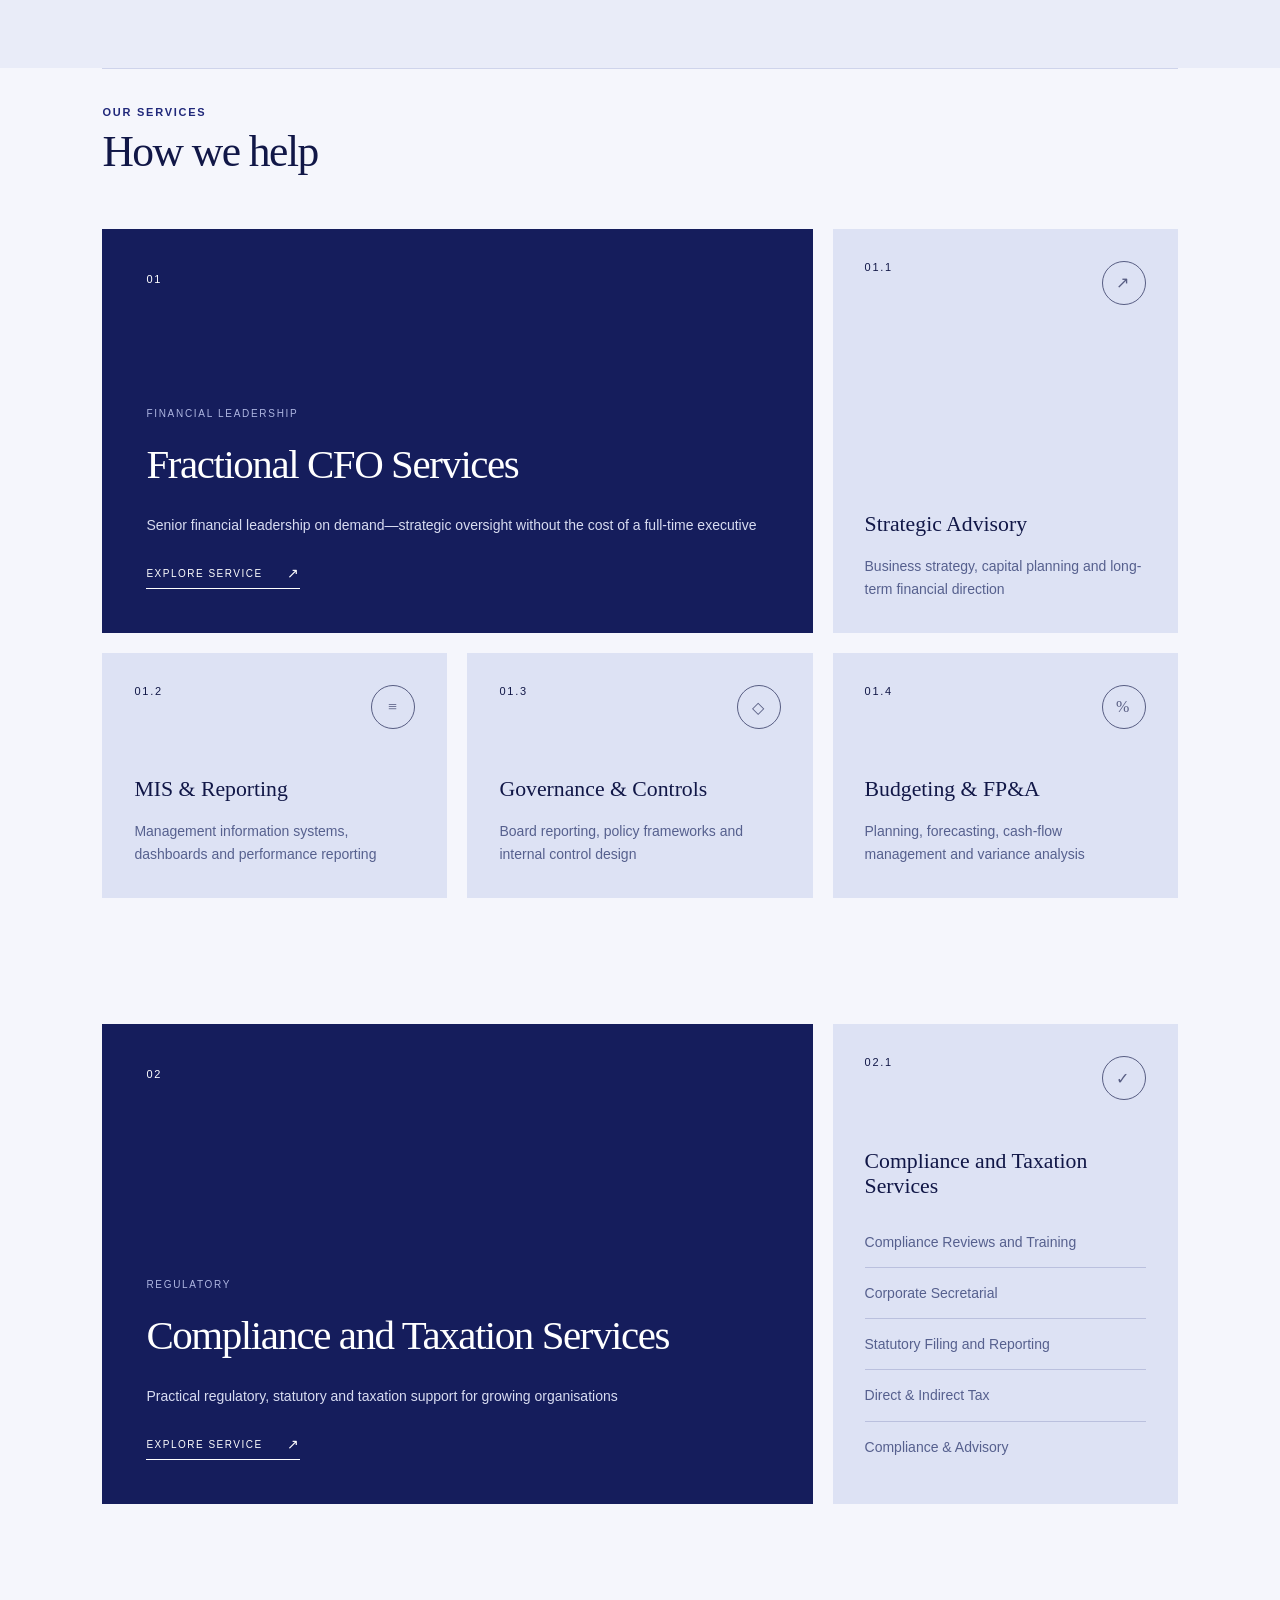
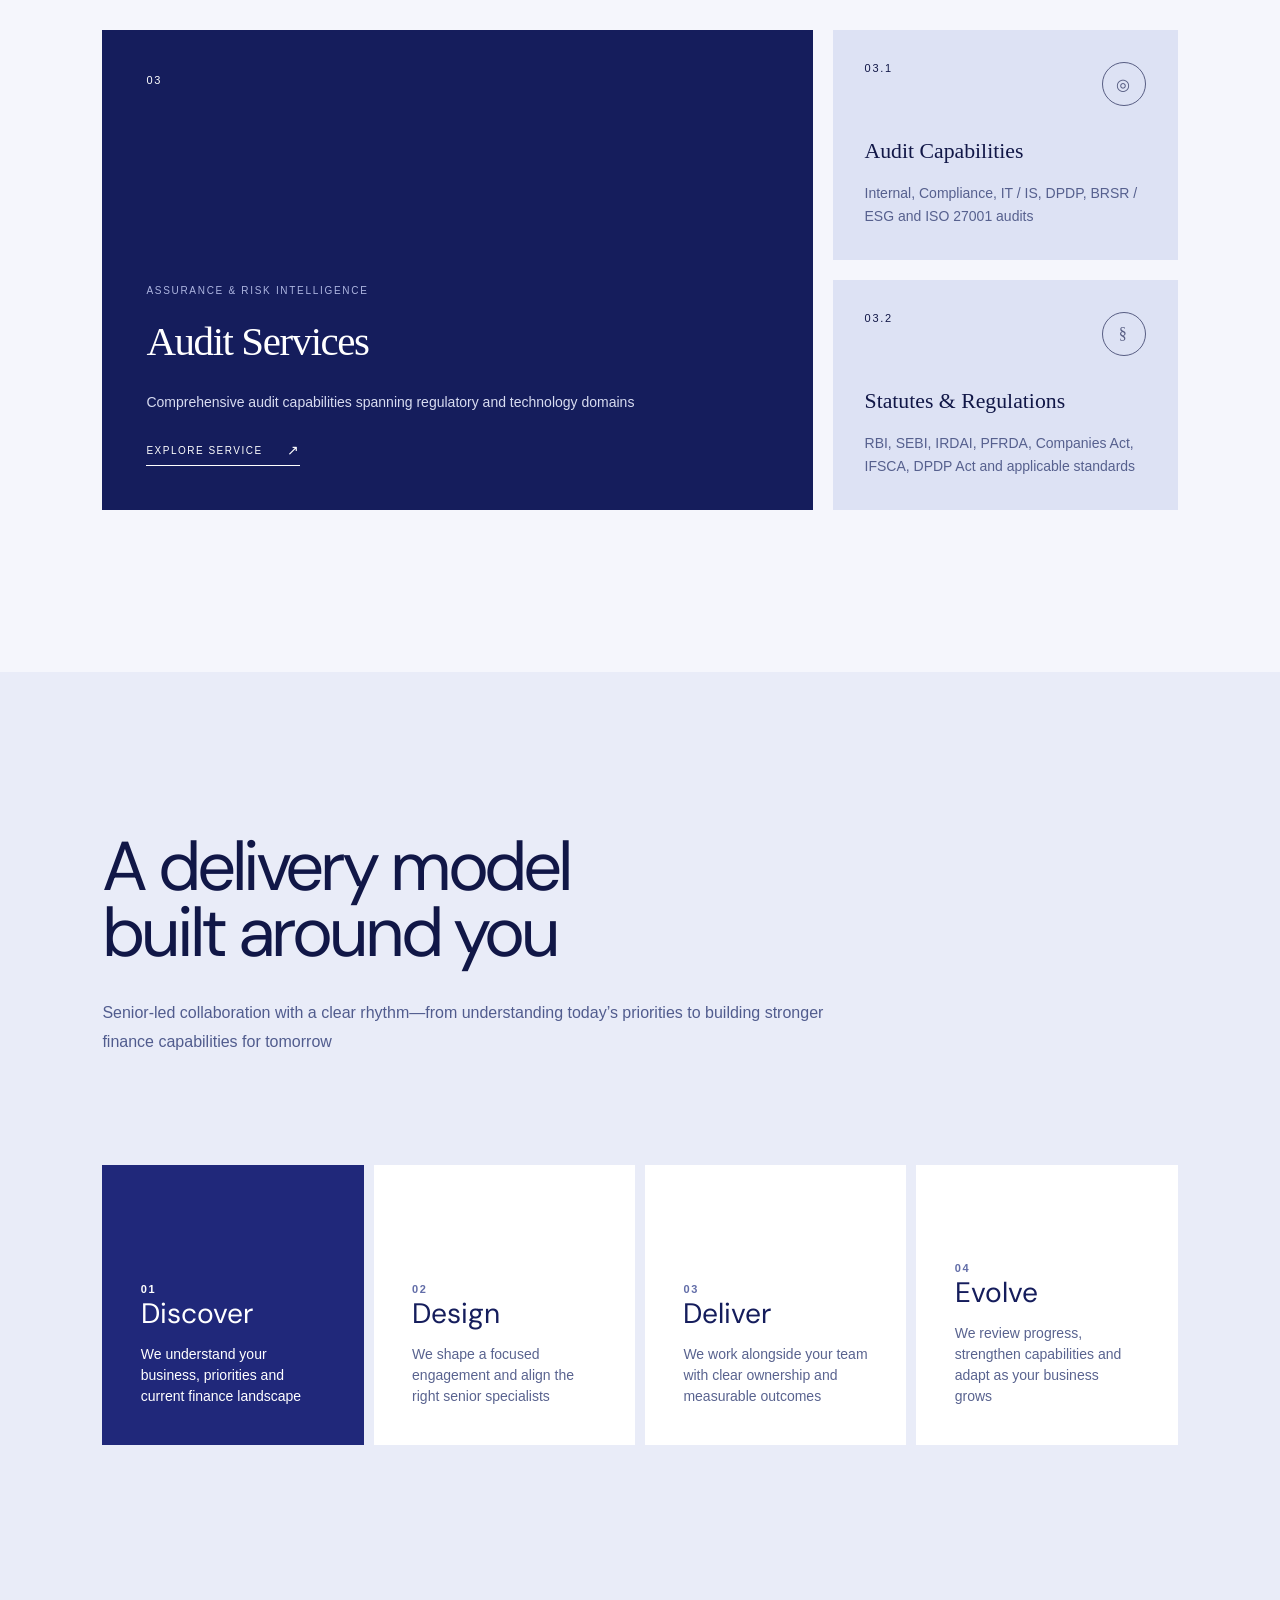
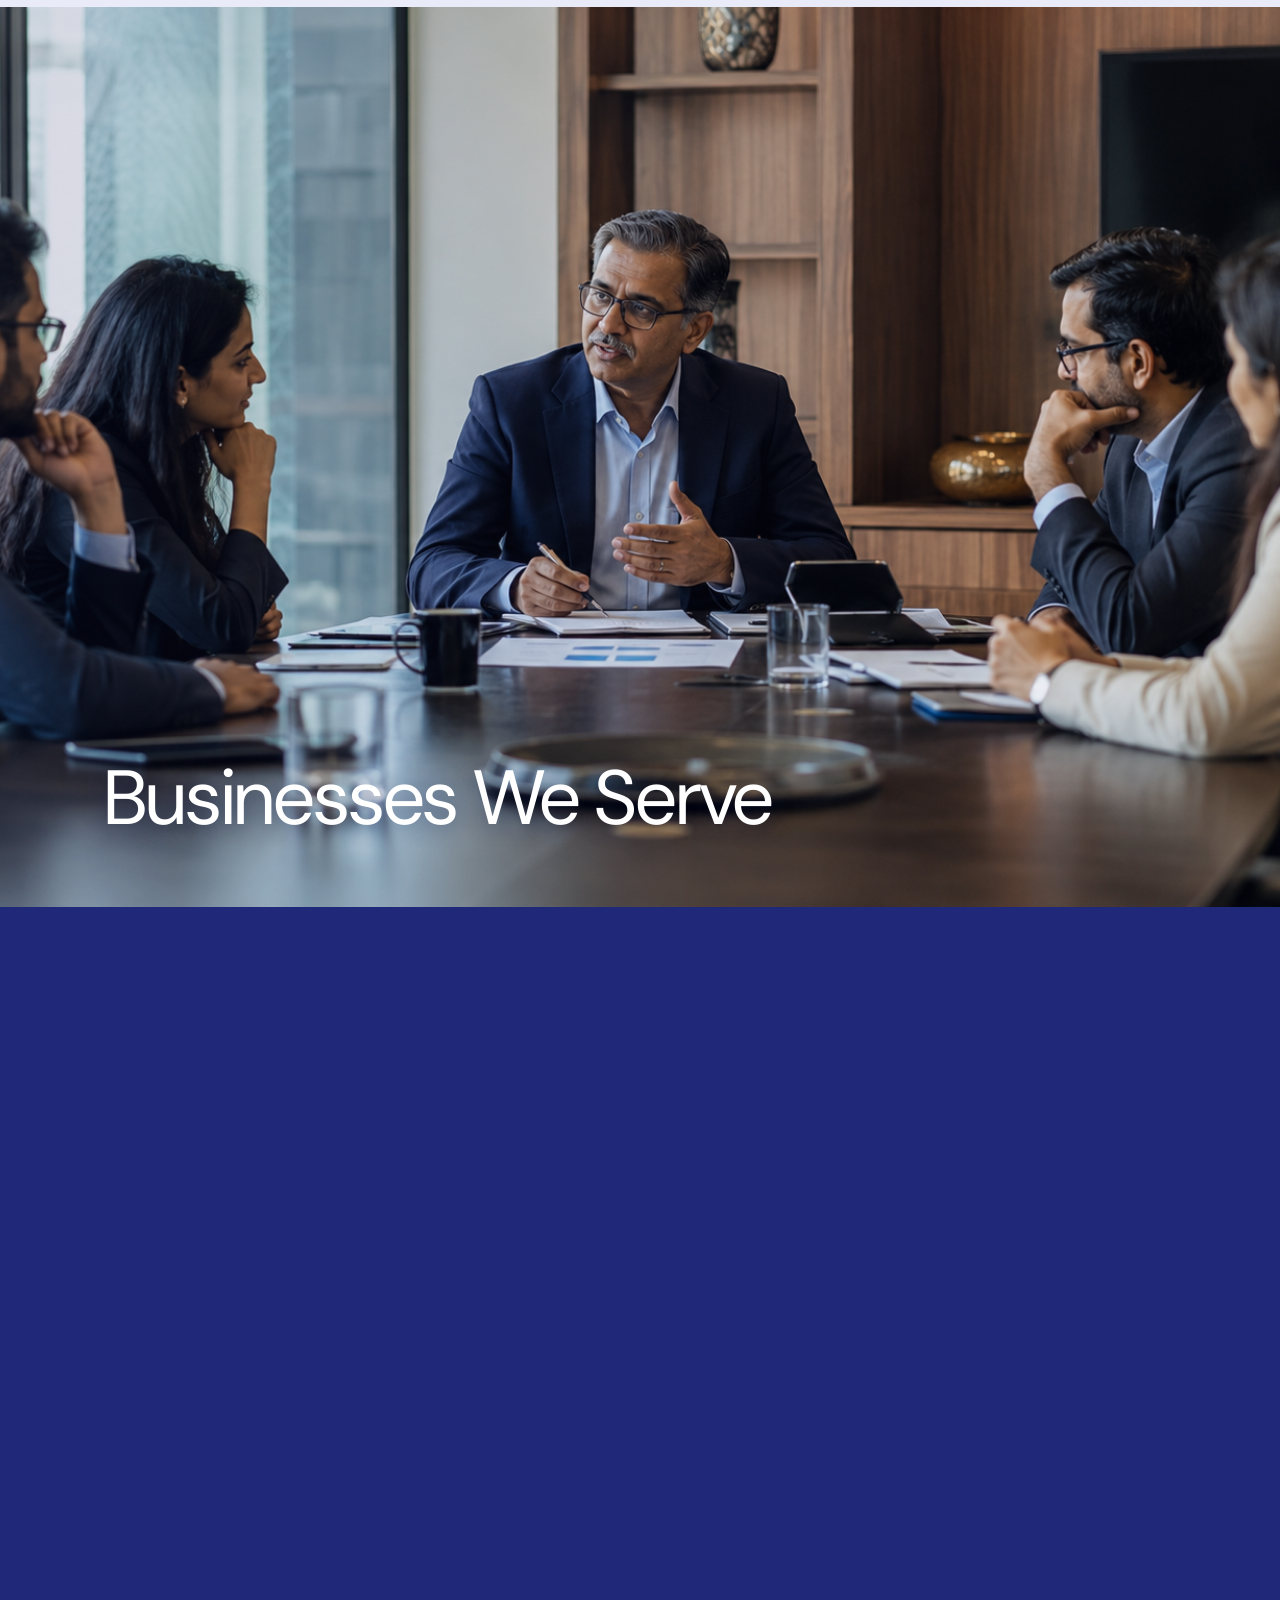
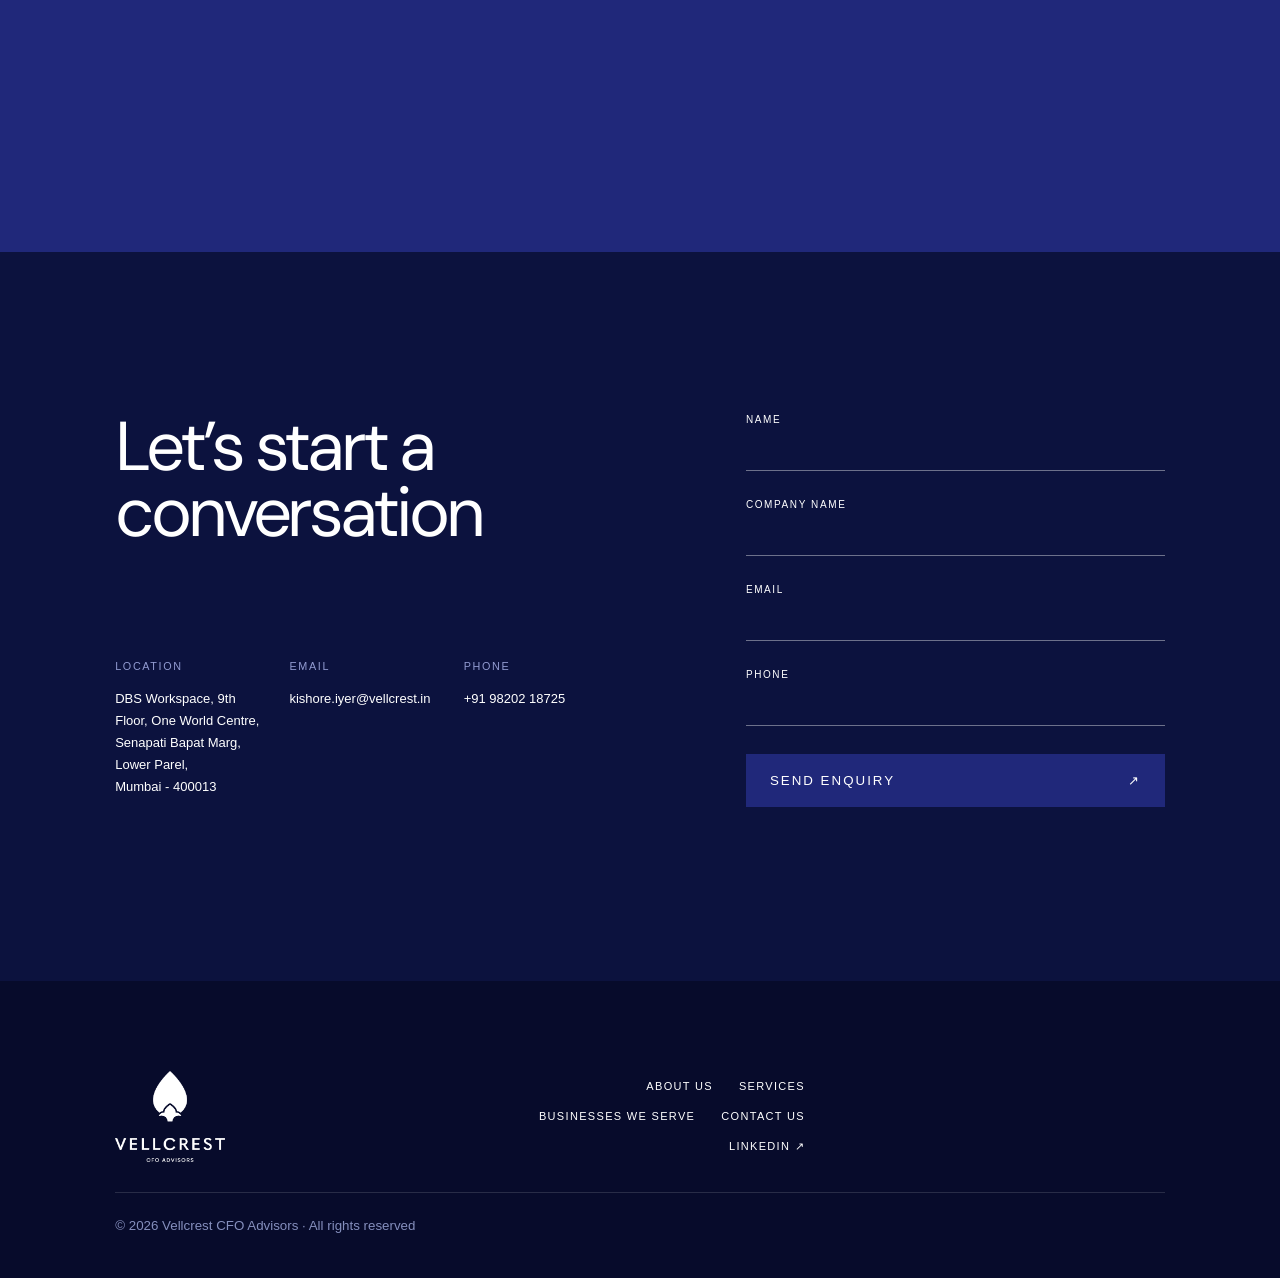
==== commit f0ce2f0f: "Add files via upload" ====
--- a/index.html
+++ b/index.html
@@ -9,11 +9,11 @@
       content="Vellcrest CFO Advisors — strategic finance, governance, risk, compliance and advisory services."
     />
     <title>Vellcrest CFO Advisors</title>
-    <script>document.documentElement.classList.add("js");</script>
+    <script>document.documentElement.classList.add("js");if(location.hash)document.documentElement.classList.add("initial-anchor");</script>
     <link rel="stylesheet" href="css/styles.css?v=20260812-2" />
     <link rel="stylesheet" href="css/expertise.css?v=20260812-2" />
     <link rel="stylesheet" href="css/client-revisions.css?v=20260814-maroon-family" />
-    <link rel="stylesheet" href="css/vellcrest.css?v=20260921-9" />
+    <link rel="stylesheet" href="css/vellcrest.css?v=20260922-11" />
   </head>
   <body>
     <header class="header">
@@ -51,7 +51,7 @@
           <div class="exp">
             <p>Clarity built on experience</p>
             <h1>Financial insight and strategic partner<br />for growing business</h1>
-            <a href="#services">Explore our expertise <span>↗</span></a>
+            <a href="#services">Explore our expertise <span>↗︎</span></a>
           </div>
         </div>
       </section>
@@ -120,7 +120,7 @@
             class="expertise-group"
             aria-labelledby="fractional-cfo-title"
           >
-            <article class="expertise-card featured">
+            <a class="expertise-card featured service-card-link" href="fractional-cfo-services.html">
               <div class="card-top">
                 <span>01</span>
               </div>
@@ -131,12 +131,12 @@
                   Senior financial leadership on demand—strategic oversight
                   without the cost of a full-time executive
                 </p>
-                <a class="card-link" href="fractional-cfo-services.html">Explore service <span>↗</span></a>
-              </div>
-            </article>
-            <article class="expertise-card">
-              <div class="card-top">
-                <span>01.1</span><i aria-hidden="true">↗</i>
+                <span class="card-link">Explore service <span>↗︎</span></span>
+              </div>
+            </a>
+            <article class="expertise-card">
+              <div class="card-top">
+                <span>01.1</span><i aria-hidden="true">↗︎</i>
               </div>
               <div>
                 <h4>Strategic Advisory</h4>
@@ -187,7 +187,7 @@
             class="expertise-group compact"
             aria-labelledby="accounting-title"
           >
-            <article class="expertise-card featured">
+            <a class="expertise-card featured service-card-link" href="compliance-taxation-services.html">
               <div class="card-top">
                 <span>02</span>
               </div>
@@ -200,9 +200,9 @@
                   Practical regulatory, statutory and taxation support for
                   growing organisations
                 </p>
-                <a class="card-link" href="compliance-taxation-services.html">Explore service <span>↗</span></a>
-              </div>
-            </article>
+                <span class="card-link">Explore service <span>↗︎</span></span>
+              </div>
+            </a>
             <article class="expertise-card service-list-card">
               <div class="card-top">
                 <span>02.1</span><i aria-hidden="true">✓</i>
@@ -223,7 +223,7 @@
             class="expertise-group compact"
             aria-labelledby="audit-title"
           >
-            <article class="expertise-card featured">
+            <a class="expertise-card featured service-card-link" href="audit-services.html">
               <div class="card-top">
                 <span>03</span>
               </div>
@@ -234,9 +234,9 @@
                   Comprehensive audit capabilities spanning regulatory and
                   technology domains
                 </p>
-                <a class="card-link" href="audit-services.html">Explore service <span>↗</span></a>
-              </div>
-            </article>
+                <span class="card-link">Explore service <span>↗︎</span></span>
+              </div>
+            </a>
             <article class="expertise-card">
               <div class="card-top">
                 <span>03.1</span><i aria-hidden="true">◎</i>
@@ -318,7 +318,7 @@
           <span><i aria-hidden="true">△</i>Infrastructure</span>
           <span><i aria-hidden="true">◆</i>Promoter-led &amp; Family Businesses</span>
           <span><i aria-hidden="true">◎</i>Family Offices</span>
-          <span><i aria-hidden="true">↗</i>Startup &amp; Growth Companies</span>
+          <span><i aria-hidden="true">↗︎</i>Startup &amp; Growth Companies</span>
         </div>
         </div>
         </div>
@@ -358,7 +358,7 @@
             </p>
             <p>
               <small>Phone</small
-              ><a href="tel:+919820218729">+91 98202 18729</a>
+              ><a href="tel:+919820218725">+91 98202 18725</a>
             </p>
           </div>
         </div>
@@ -371,7 +371,7 @@
           ><label>Company name<input name="company" required /></label
           ><label>Email<input type="email" name="email" required /></label
           ><label>Phone<input type="tel" name="phone" /></label
-          ><button type="submit">Send enquiry <span>↗</span></button>
+          ><button type="submit">Send enquiry <span>↗︎</span></button>
           <p class="form-note" aria-live="polite"></p>
         </form>
       </section>
@@ -380,12 +380,12 @@
       <div class="footer-brand" aria-label="Vellcrest CFO Advisors">
         <img src="assets/images/vellcrest-logo-light.png" alt="Vellcrest CFO Advisors" />
       </div>
-      <nav aria-label="Footer navigation"><a href="about.html">About Us</a><a href="#services">Services</a><a href="#industries">Businesses We Serve</a><a href="#contact">Contact Us</a><a href="#">LinkedIn ↗</a></nav>
+      <nav aria-label="Footer navigation"><a href="about.html">About Us</a><a href="#services">Services</a><a href="#industries">Businesses We Serve</a><a href="#contact">Contact Us</a><a href="#">LinkedIn <span class="text-arrow">↗︎</span></a></nav>
       <small
         >© <span id="year"></span> Vellcrest CFO Advisors · All rights
         reserved</small
       >
     </footer>
-    <script src="js/main.js?v=20260921-4" defer></script>
+    <script src="js/main.js?v=20260922-5" defer></script>
   </body>
 </html>
--- a/css/vellcrest.css
+++ b/css/vellcrest.css
@@ -18,7 +18,9 @@
 }
 
 ::selection { background: var(--vellcrest); color: #fff; }
+html.initial-anchor { scroll-behavior: auto !important; }
 body { background: var(--paper); color: var(--ink); }
+a, button { -webkit-tap-highlight-color: transparent; }
 
 .header:not(.is-dark) .brand img,
 .about-header:not(.is-dark) .brand img,
@@ -149,6 +151,8 @@
   text-transform: uppercase;
 }
 .card-link span { font-size: 14px; }
+.service-card-link { cursor: pointer; }
+.service-card-link:focus-visible { outline: 3px solid var(--soft-blue); outline-offset: 4px; }
 .expertise-group.compact .service-list-card {
   grid-column: 3;
   grid-row: 1 / 3;
@@ -334,3 +338,97 @@
   }
   .advisory-grid { grid-template-columns: 1fr; }
 }
+
+/* Mobile refinement pass — 22 Sep 2026 */
+.exp a span,
+.card-link span,
+.contact-section button span,
+.about-cta a span,
+.service-cta a span,
+.text-arrow,
+.industry-list span i {
+  background: transparent !important;
+  background-color: transparent !important;
+  box-shadow: none !important;
+  font-family: Arial, Helvetica, sans-serif !important;
+  font-style: normal;
+  font-variant-emoji: text;
+}
+
+@media (max-width: 800px) {
+  .overlay nav a { font-size: clamp(35px, 10.5vw, 43px) !important; line-height: 1.02; }
+
+  .home-image-hero .hero-inner {
+    background-image: url("../assets/images/rafaga-boardroom-mobile.png");
+    background-position: center center;
+    background-size: cover;
+  }
+  .home-image-hero .exp { bottom: 9vh; }
+  .home-image-hero .exp h1 { font-size: clamp(36px, 10.5vw, 49px) !important; line-height: 1; }
+
+  .statement-reveal .frame.statement {
+    padding: 154px 24px 64px;
+    align-items: flex-start;
+  }
+  .statement h2,
+  .service-intro h2,
+  .services-bridge h2,
+  .section-head h2,
+  .industries-title h2,
+  .contact-copy h2 {
+    font-size: clamp(34px, 10vw, 46px) !important;
+    line-height: 1 !important;
+  }
+  .statement h2 { margin-top: 0 !important; }
+  .statement-copy > p { margin-top: 28px; font-size: 14px; line-height: 1.65; }
+  .advisory-slideshow { min-height: 320px; margin-top: 34px; }
+
+  .service-intro {
+    padding: 150px 24px 92px !important;
+    scroll-margin-top: 0;
+  }
+  .service-intro > p { margin-top: 24px; font-size: 14px; line-height: 1.65; }
+  .services > .why .why-intro h2 { font-size: clamp(32px, 9.5vw, 43px) !important; }
+  .services-bridge { padding-top: 95px; padding-bottom: 70px; }
+  .expertise-card.featured { min-height: 340px; }
+  .expertise-card h3 { font-size: 34px; }
+
+  .delivery-grid article::before {
+    transform: scaleY(0);
+    transform-origin: center top;
+  }
+  .delivery-grid article.is-active::before { animation-name: vellcrest-card-fill-mobile; }
+  @keyframes vellcrest-card-fill-mobile {
+    from { transform: scaleY(0); }
+    to { transform: scaleY(1); }
+  }
+
+  .industries-content {
+    padding: 150px 24px 58px !important;
+    justify-content: flex-start;
+    overflow-y: auto;
+  }
+  .industries-title { gap: 22px; }
+  .industries-title > p { font-size: 13px; line-height: 1.55; }
+  .industry-list {
+    margin-top: 25px;
+    gap: 18px 18px;
+    padding-bottom: 24px;
+  }
+  .industry-list span,
+  .industry-list span:nth-child(even) {
+    gap: 10px;
+    font-size: clamp(15px, 4.6vw, 19px);
+    line-height: 1.16;
+  }
+  .industry-list span i {
+    flex: 0 0 40px;
+    width: 40px;
+    height: 40px;
+    font-size: 13px;
+  }
+
+  .contact-section button span,
+  .footer .text-arrow { color: #fff !important; }
+  .about-cta a span { color: var(--vellcrest) !important; }
+}
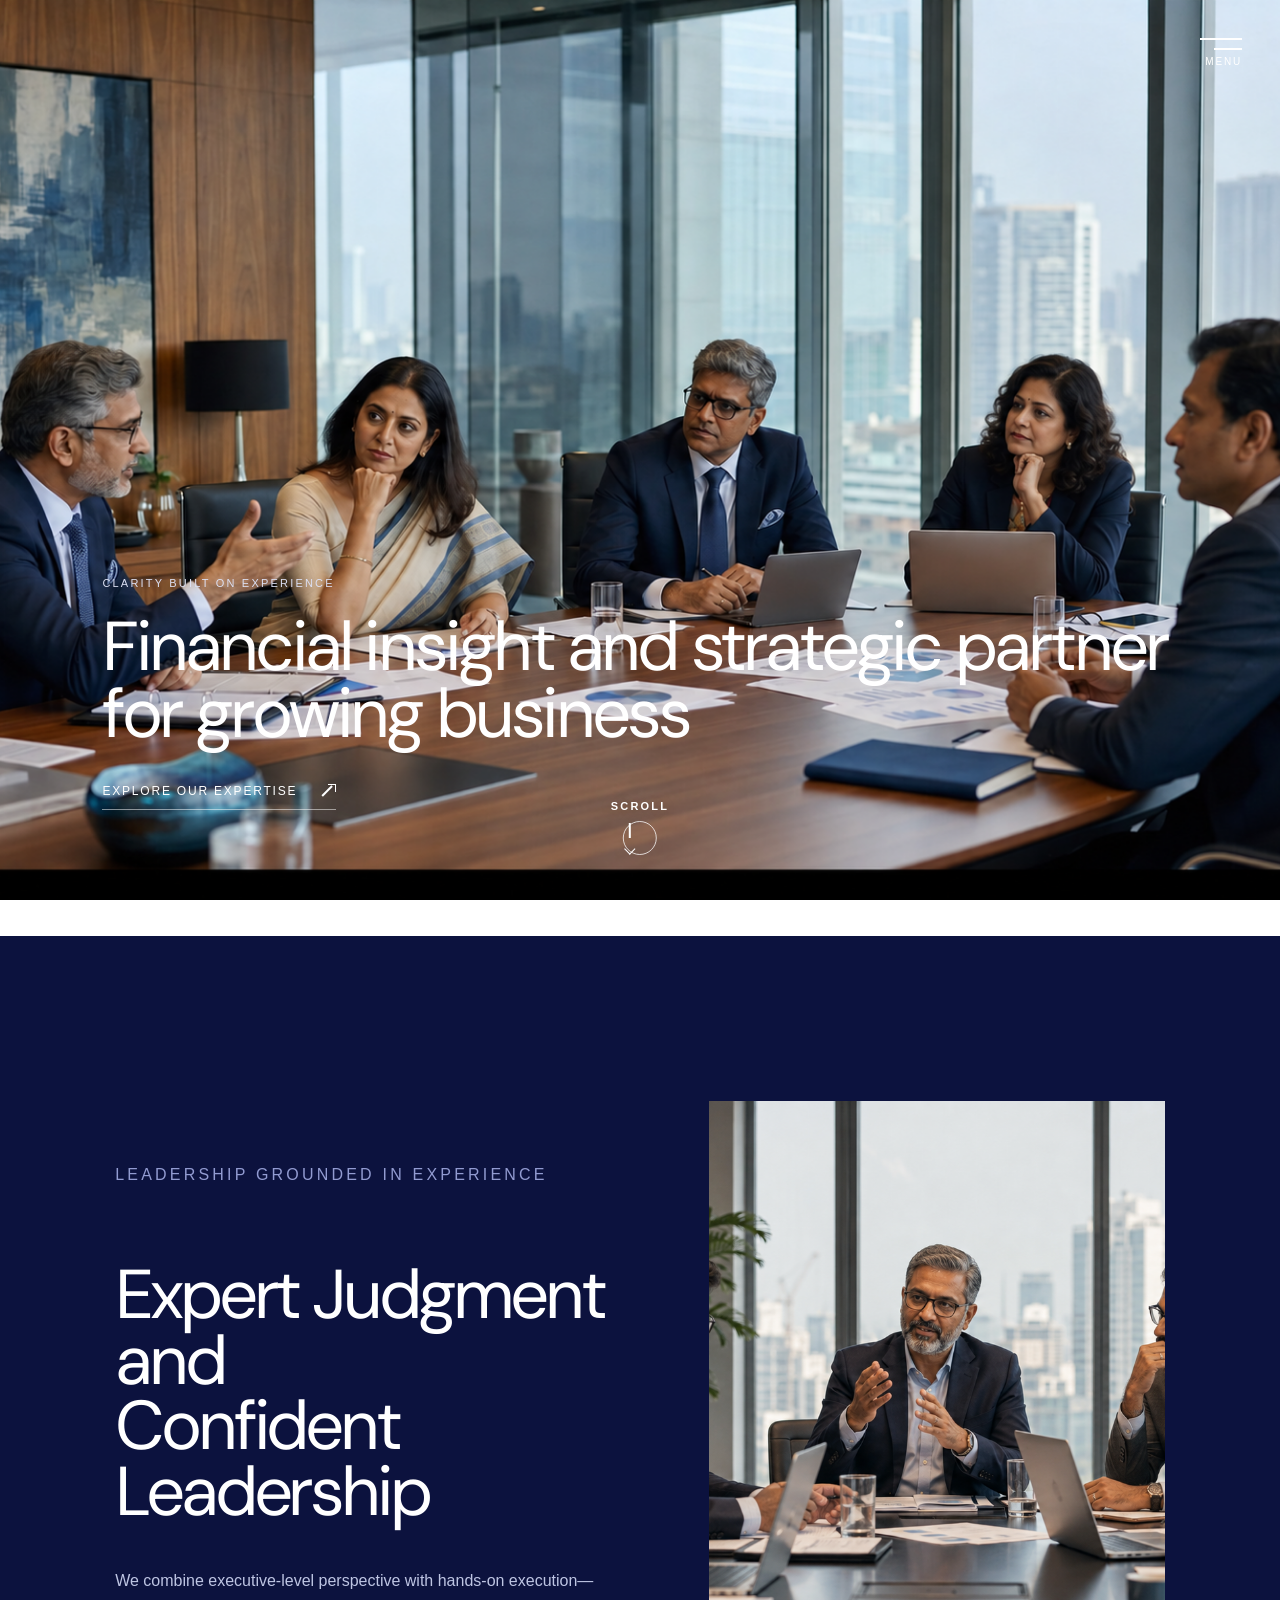
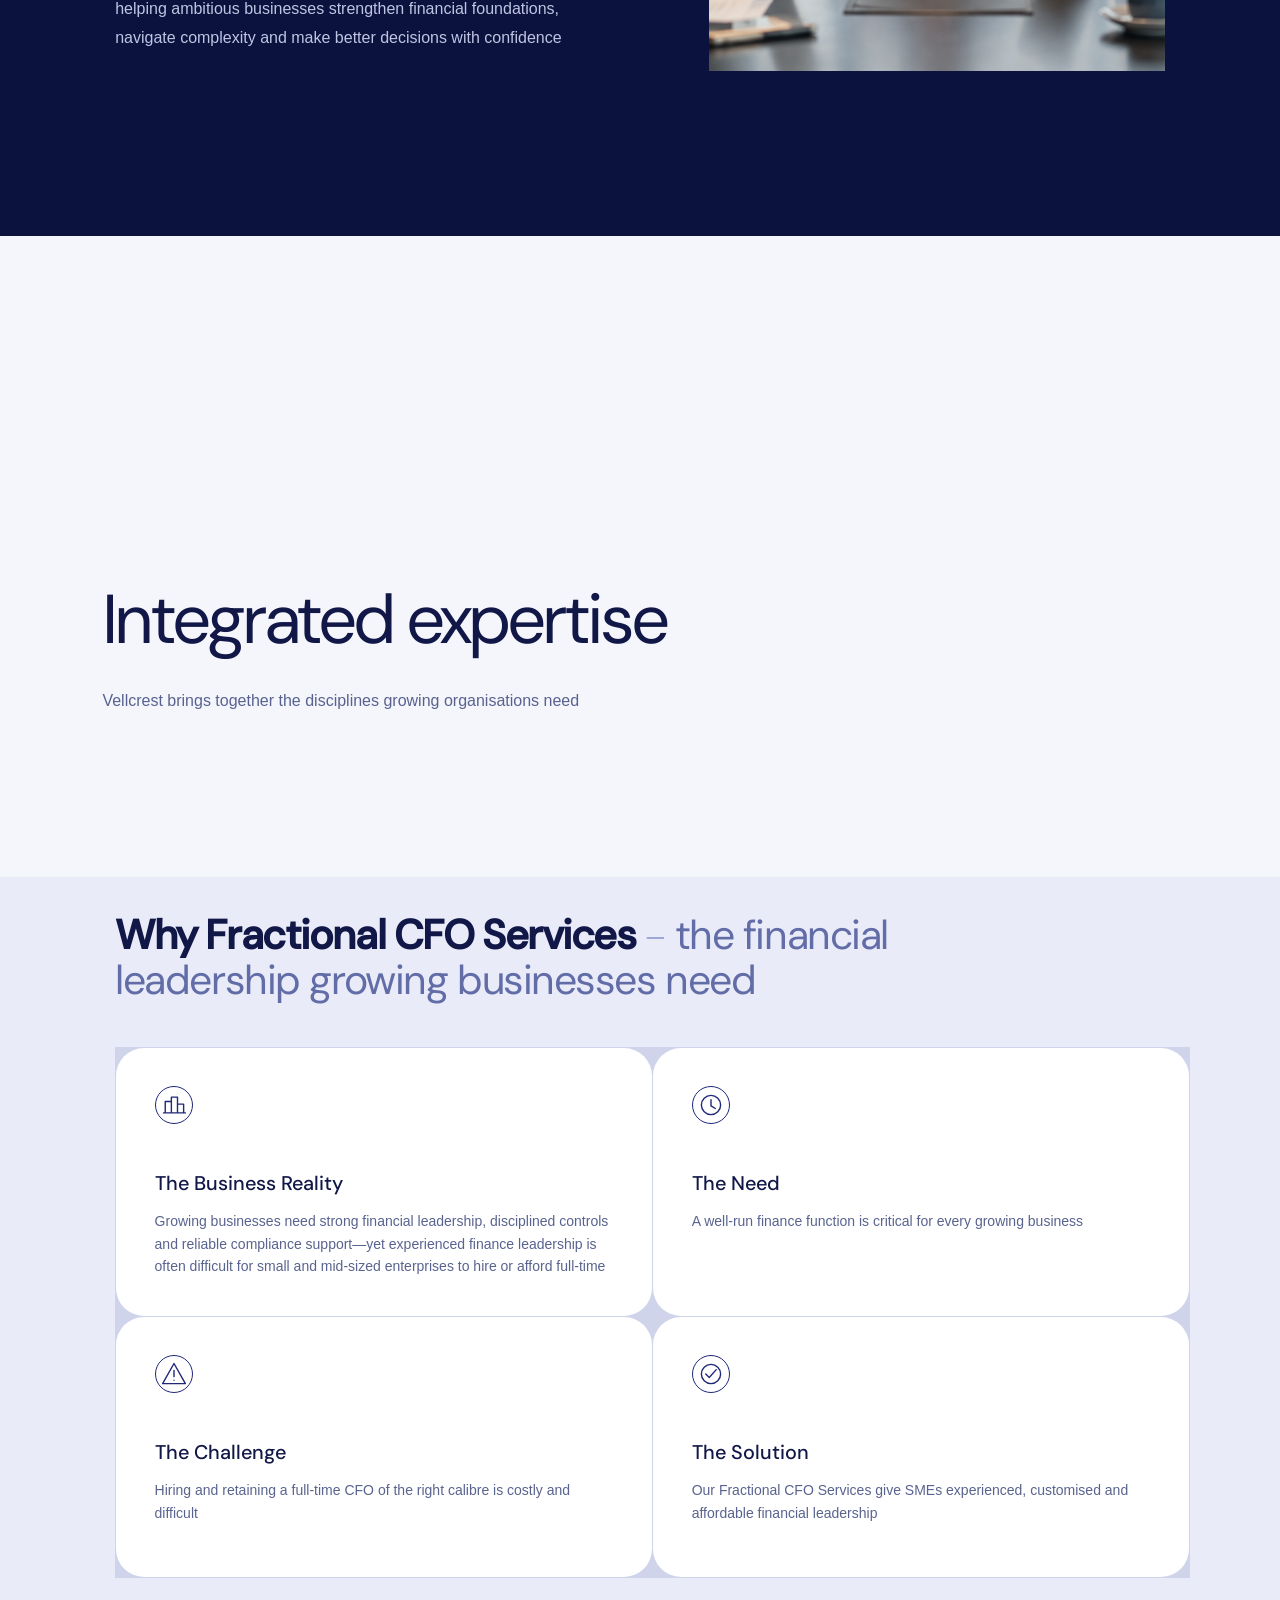
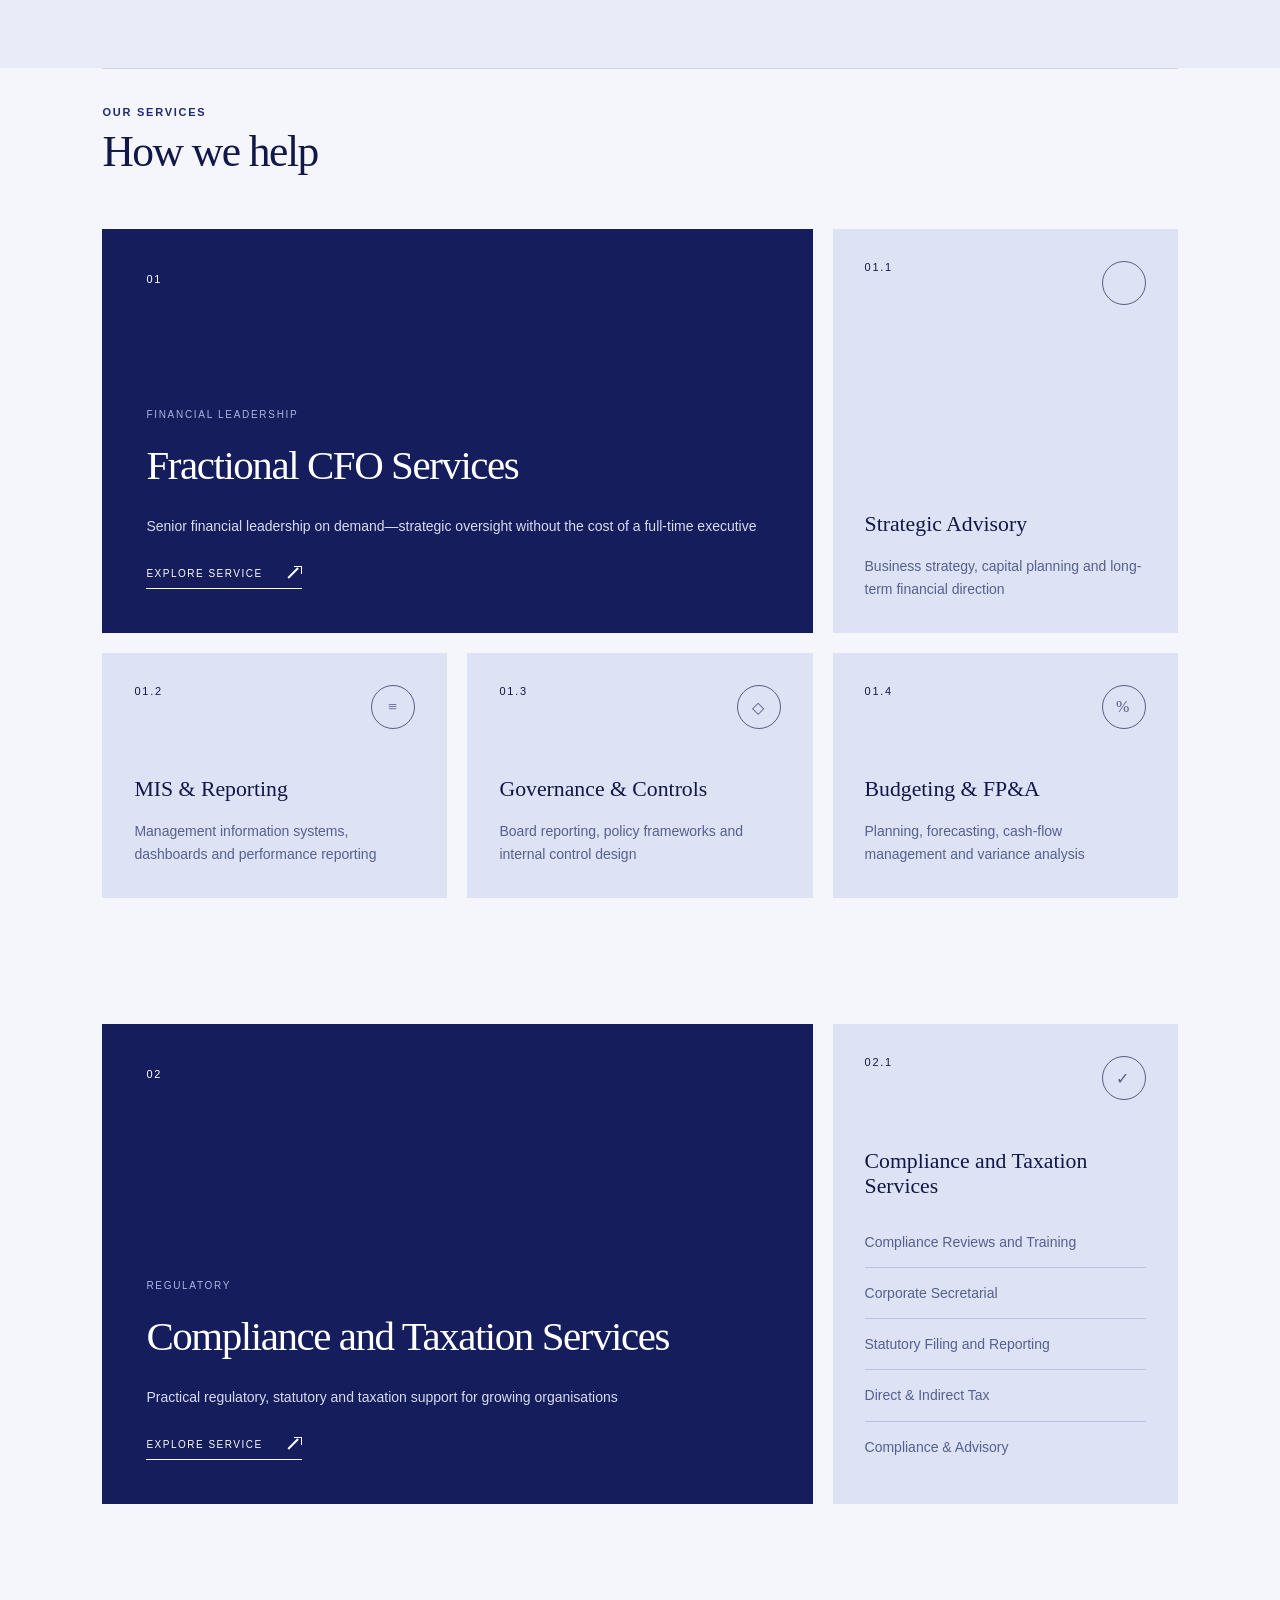
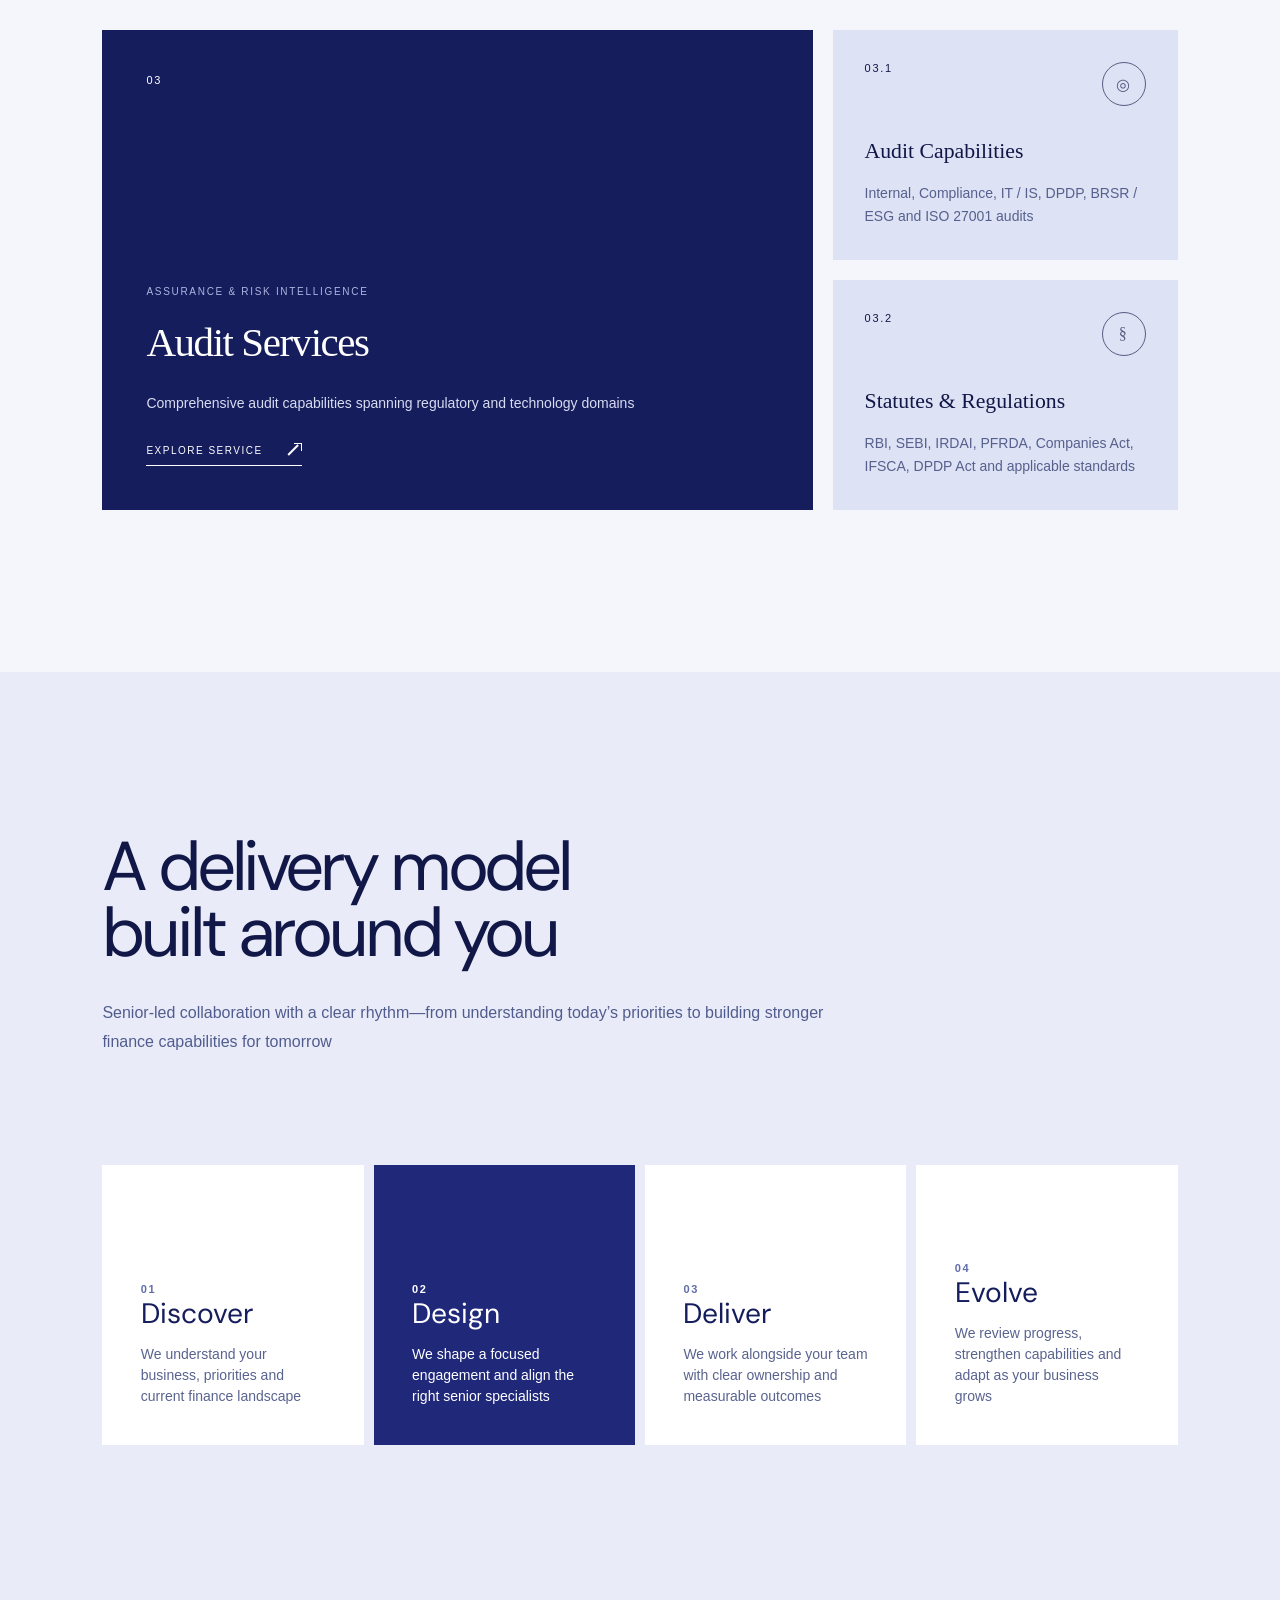
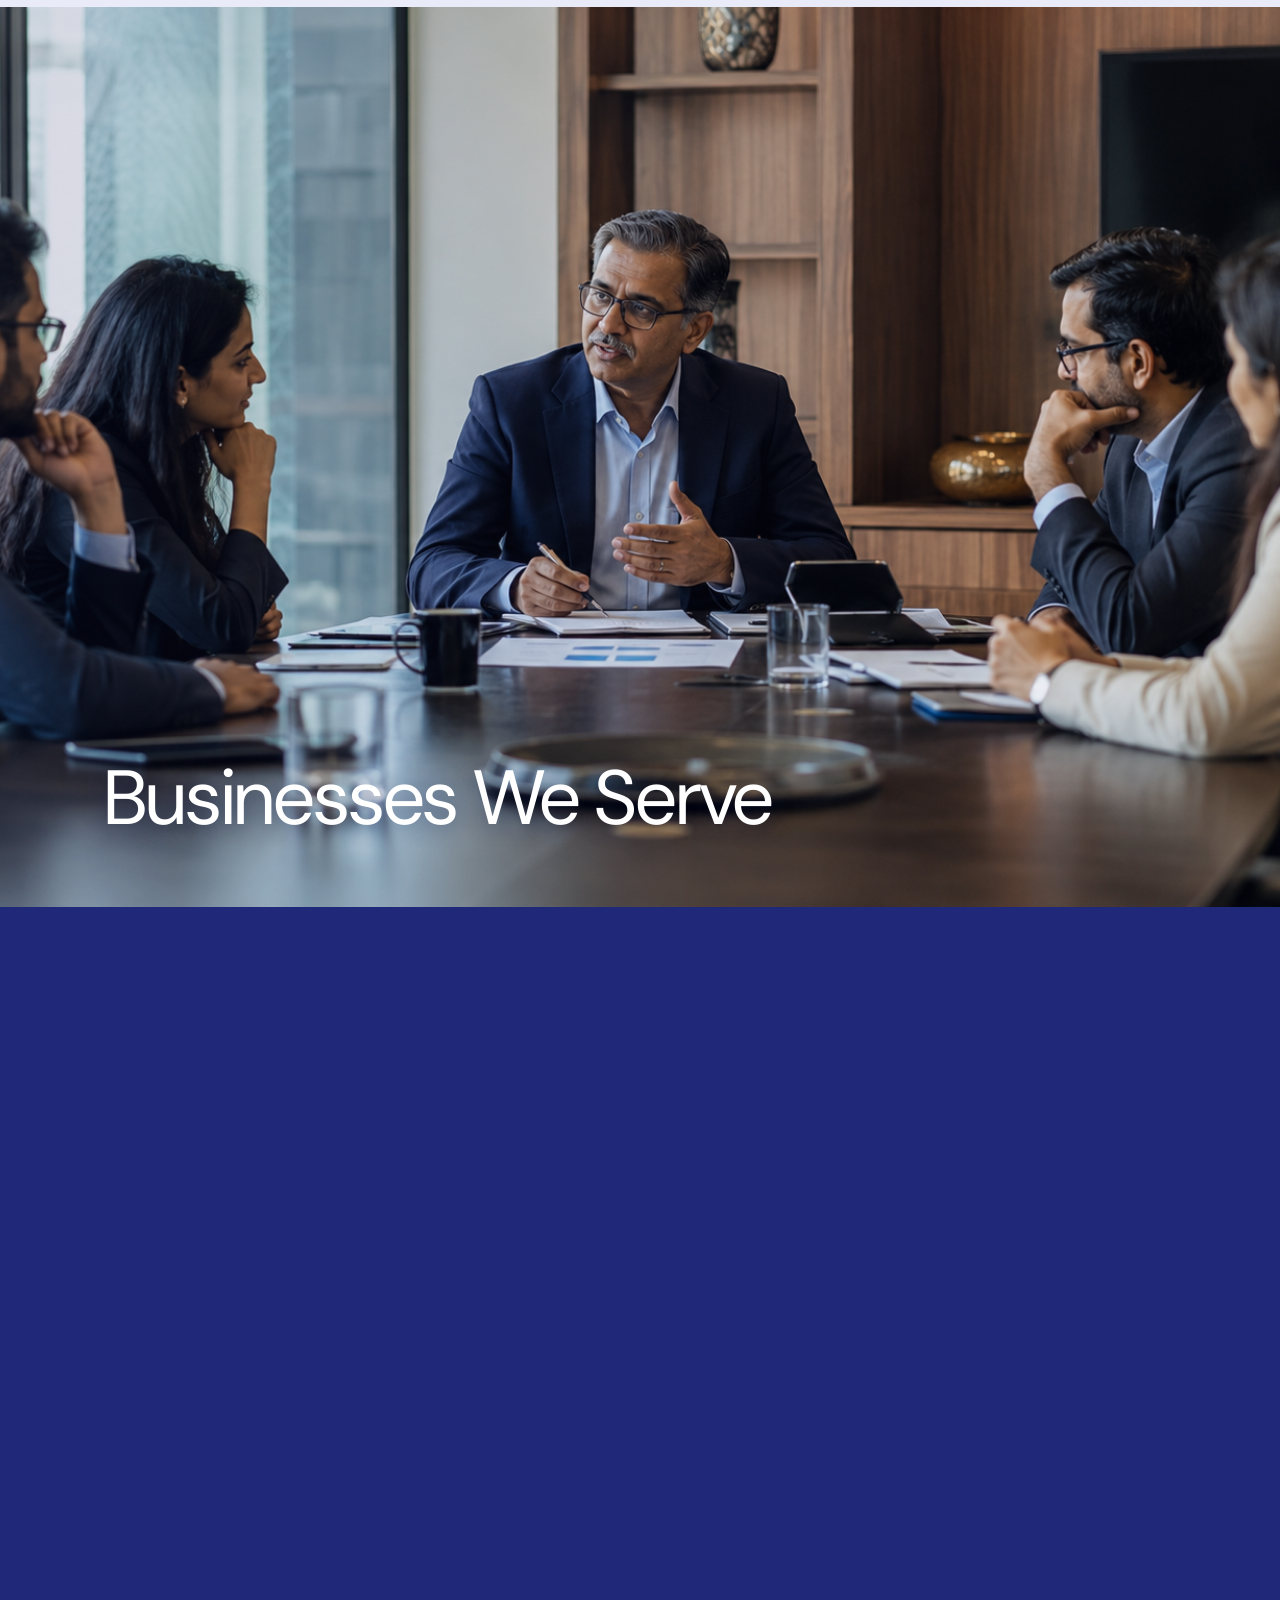
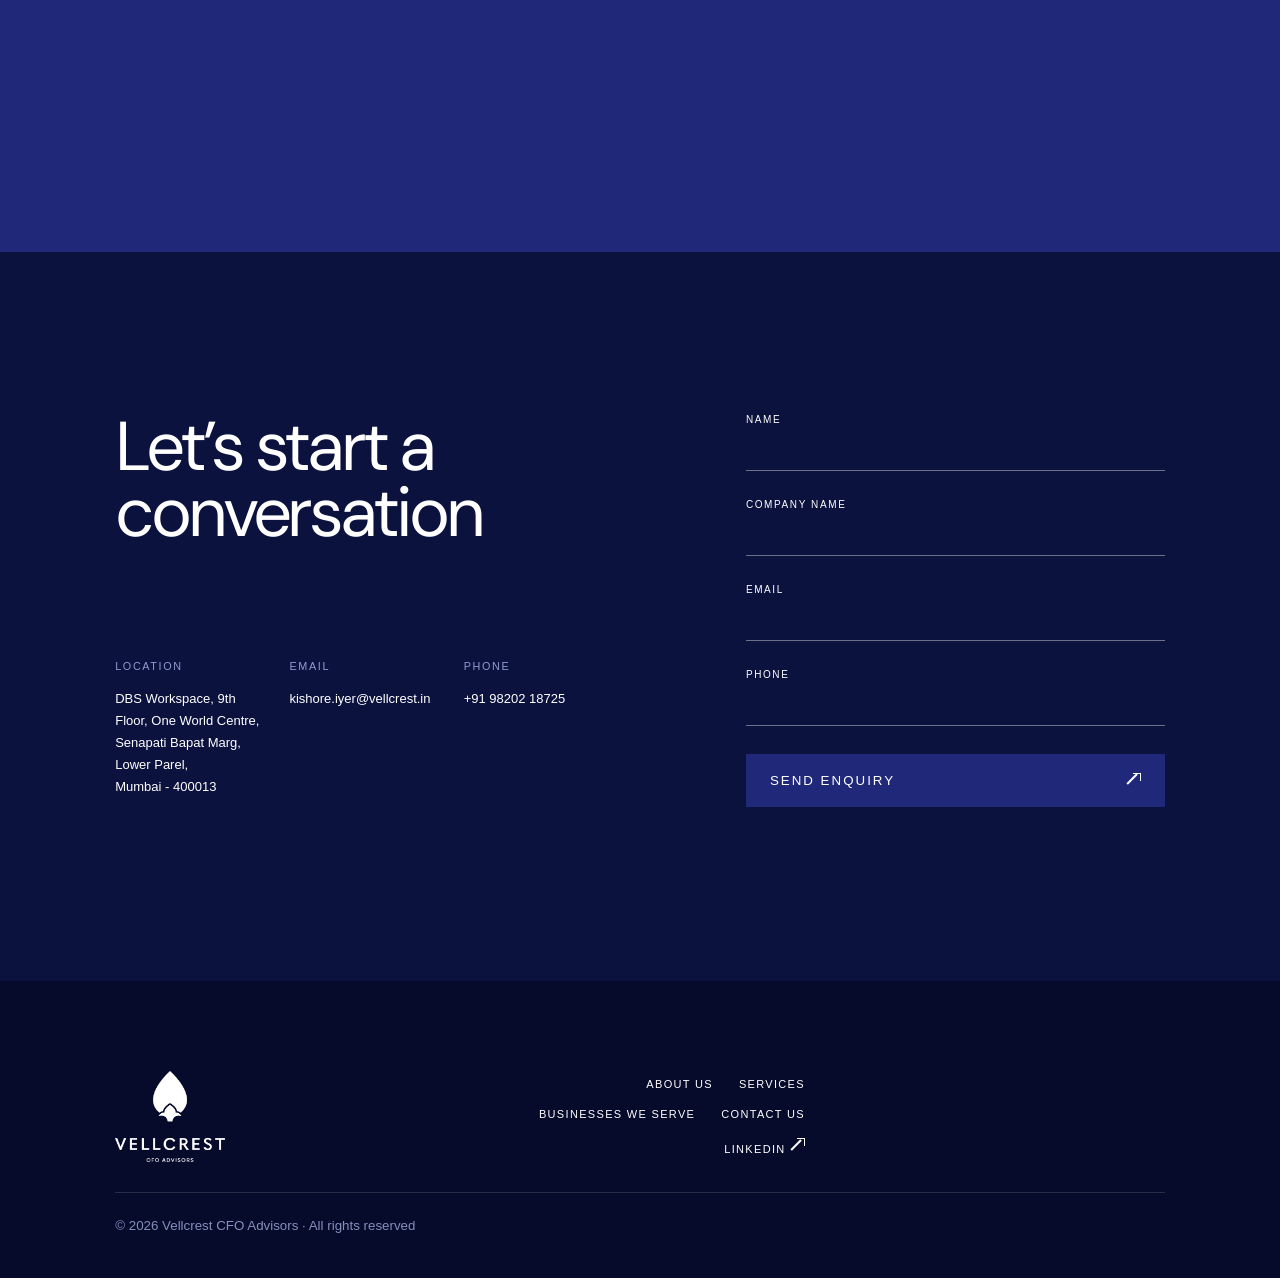
==== commit b56ae937: "Add files via upload" ====
--- a/index.html
+++ b/index.html
@@ -2,6 +2,9 @@
 <html lang="en">
   <head>
     <meta charset="utf-8" />
+    <meta http-equiv="Cache-Control" content="no-cache, no-store, must-revalidate" />
+    <meta http-equiv="Pragma" content="no-cache" />
+    <meta http-equiv="Expires" content="0" />
     <meta name="viewport" content="width=device-width,initial-scale=1" />
     <meta name="theme-color" content="#20287A" />
     <meta
@@ -13,7 +16,7 @@
     <link rel="stylesheet" href="css/styles.css?v=20260812-2" />
     <link rel="stylesheet" href="css/expertise.css?v=20260812-2" />
     <link rel="stylesheet" href="css/client-revisions.css?v=20260814-maroon-family" />
-    <link rel="stylesheet" href="css/vellcrest.css?v=20260922-11" />
+    <link rel="stylesheet" href="css/vellcrest.css?v=20260922-22" />
   </head>
   <body>
     <header class="header">
@@ -46,12 +49,12 @@
         <div class="hero-inner">
           <div class="shade"></div>
           <a class="image-scroll-cue" href="#statement" aria-label="Continue to the next section">
-            <span>Scroll</span><i aria-hidden="true">↓</i>
+            <span>Scroll</span><i class="css-arrow-down" aria-hidden="true"></i>
           </a>
           <div class="exp">
             <p>Clarity built on experience</p>
             <h1>Financial insight and strategic partner<br />for growing business</h1>
-            <a href="#services">Explore our expertise <span>↗︎</span></a>
+            <a href="#services">Explore our expertise <span class="css-arrow" aria-hidden="true"></span></a>
           </div>
         </div>
       </section>
@@ -131,12 +134,12 @@
                   Senior financial leadership on demand—strategic oversight
                   without the cost of a full-time executive
                 </p>
-                <span class="card-link">Explore service <span>↗︎</span></span>
+                <span class="card-link">Explore service <span class="css-arrow" aria-hidden="true"></span></span>
               </div>
             </a>
             <article class="expertise-card">
               <div class="card-top">
-                <span>01.1</span><i aria-hidden="true">↗︎</i>
+                <span>01.1</span><i class="css-icon-arrow" aria-hidden="true"></i>
               </div>
               <div>
                 <h4>Strategic Advisory</h4>
@@ -200,7 +203,7 @@
                   Practical regulatory, statutory and taxation support for
                   growing organisations
                 </p>
-                <span class="card-link">Explore service <span>↗︎</span></span>
+                <span class="card-link">Explore service <span class="css-arrow" aria-hidden="true"></span></span>
               </div>
             </a>
             <article class="expertise-card service-list-card">
@@ -234,7 +237,7 @@
                   Comprehensive audit capabilities spanning regulatory and
                   technology domains
                 </p>
-                <span class="card-link">Explore service <span>↗︎</span></span>
+                <span class="card-link">Explore service <span class="css-arrow" aria-hidden="true"></span></span>
               </div>
             </a>
             <article class="expertise-card">
@@ -318,7 +321,7 @@
           <span><i aria-hidden="true">△</i>Infrastructure</span>
           <span><i aria-hidden="true">◆</i>Promoter-led &amp; Family Businesses</span>
           <span><i aria-hidden="true">◎</i>Family Offices</span>
-          <span><i aria-hidden="true">↗︎</i>Startup &amp; Growth Companies</span>
+          <span><i class="css-icon-arrow" aria-hidden="true"></i>Startup &amp; Growth Companies</span>
         </div>
         </div>
         </div>
@@ -371,7 +374,7 @@
           ><label>Company name<input name="company" required /></label
           ><label>Email<input type="email" name="email" required /></label
           ><label>Phone<input type="tel" name="phone" /></label
-          ><button type="submit">Send enquiry <span>↗︎</span></button>
+          ><button type="submit">Send enquiry <span class="css-arrow" aria-hidden="true"></span></button>
           <p class="form-note" aria-live="polite"></p>
         </form>
       </section>
@@ -380,12 +383,12 @@
       <div class="footer-brand" aria-label="Vellcrest CFO Advisors">
         <img src="assets/images/vellcrest-logo-light.png" alt="Vellcrest CFO Advisors" />
       </div>
-      <nav aria-label="Footer navigation"><a href="about.html">About Us</a><a href="#services">Services</a><a href="#industries">Businesses We Serve</a><a href="#contact">Contact Us</a><a href="#">LinkedIn <span class="text-arrow">↗︎</span></a></nav>
+      <nav aria-label="Footer navigation"><a href="about.html">About Us</a><a href="#services">Services</a><a href="#industries">Businesses We Serve</a><a href="#contact">Contact Us</a><a href="#">LinkedIn <span class="css-arrow text-arrow" aria-hidden="true"></span></a></nav>
       <small
         >© <span id="year"></span> Vellcrest CFO Advisors · All rights
         reserved</small
       >
     </footer>
-    <script src="js/main.js?v=20260922-5" defer></script>
+    <script src="js/main.js?v=20260922-22" defer></script>
   </body>
 </html>
--- a/css/vellcrest.css
+++ b/css/vellcrest.css
@@ -355,6 +355,99 @@
   font-variant-emoji: text;
 }
 
+/* Draw arrows with CSS so deployed mobile browsers cannot substitute emoji
+   glyphs with coloured square backgrounds. */
+.css-arrow,
+.css-arrow-down,
+.css-icon-arrow {
+  position: relative;
+  display: inline-block;
+  flex: 0 0 auto;
+  background: transparent !important;
+  background-color: transparent !important;
+  background-image: none !important;
+  box-shadow: none !important;
+  text-shadow: none !important;
+  color: inherit;
+  font-size: 0 !important;
+  line-height: 0 !important;
+  appearance: none;
+  -webkit-appearance: none;
+}
+.css-arrow { width: 15px; height: 15px; }
+.css-arrow::before {
+  content: "";
+  position: absolute;
+  left: 1px;
+  bottom: 3px;
+  width: 14px;
+  height: 1.5px;
+  background: currentColor;
+  transform: rotate(-45deg);
+  transform-origin: left center;
+}
+.css-arrow::after {
+  content: "";
+  position: absolute;
+  top: 0;
+  right: 0;
+  width: 7px;
+  height: 7px;
+  border-top: 1.5px solid currentColor;
+  border-right: 1.5px solid currentColor;
+}
+.css-arrow-down { width: 12px; height: 18px; }
+.css-arrow-down::before {
+  content: "";
+  position: absolute;
+  top: 1px;
+  left: 5px;
+  width: 1.5px;
+  height: 15px;
+  background: currentColor;
+}
+.css-arrow-down::after {
+  content: "";
+  position: absolute;
+  left: 2px;
+  bottom: 1px;
+  width: 7px;
+  height: 7px;
+  border-right: 1.5px solid currentColor;
+  border-bottom: 1.5px solid currentColor;
+  transform: rotate(45deg);
+}
+.industry-list span i.css-icon-arrow::before {
+  content: "";
+  position: absolute;
+  left: 10px;
+  bottom: 10px;
+  width: 13px;
+  height: 1.5px;
+  background: currentColor;
+  transform: rotate(-45deg);
+  transform-origin: left center;
+}
+.industry-list span i.css-icon-arrow::after {
+  content: "";
+  position: absolute;
+  top: 9px;
+  right: 9px;
+  width: 6px;
+  height: 6px;
+  border-top: 1.5px solid currentColor;
+  border-right: 1.5px solid currentColor;
+}
+
+/* Equal copy height keeps all four delivery card numbers and titles aligned. */
+.delivery-grid article > p { min-height: 4.5em; }
+.delivery-grid article > b,
+.delivery-grid article > h3,
+.delivery-grid article > p {
+  animation: none !important;
+  transform: none !important;
+}
+
 @media (max-width: 800px) {
   .overlay nav a { font-size: clamp(35px, 10.5vw, 43px) !important; line-height: 1.02; }
 
@@ -431,4 +524,5 @@
   .contact-section button span,
   .footer .text-arrow { color: #fff !important; }
   .about-cta a span { color: var(--vellcrest) !important; }
-}
+  .delivery-grid article > p { min-height: 0; }
+}
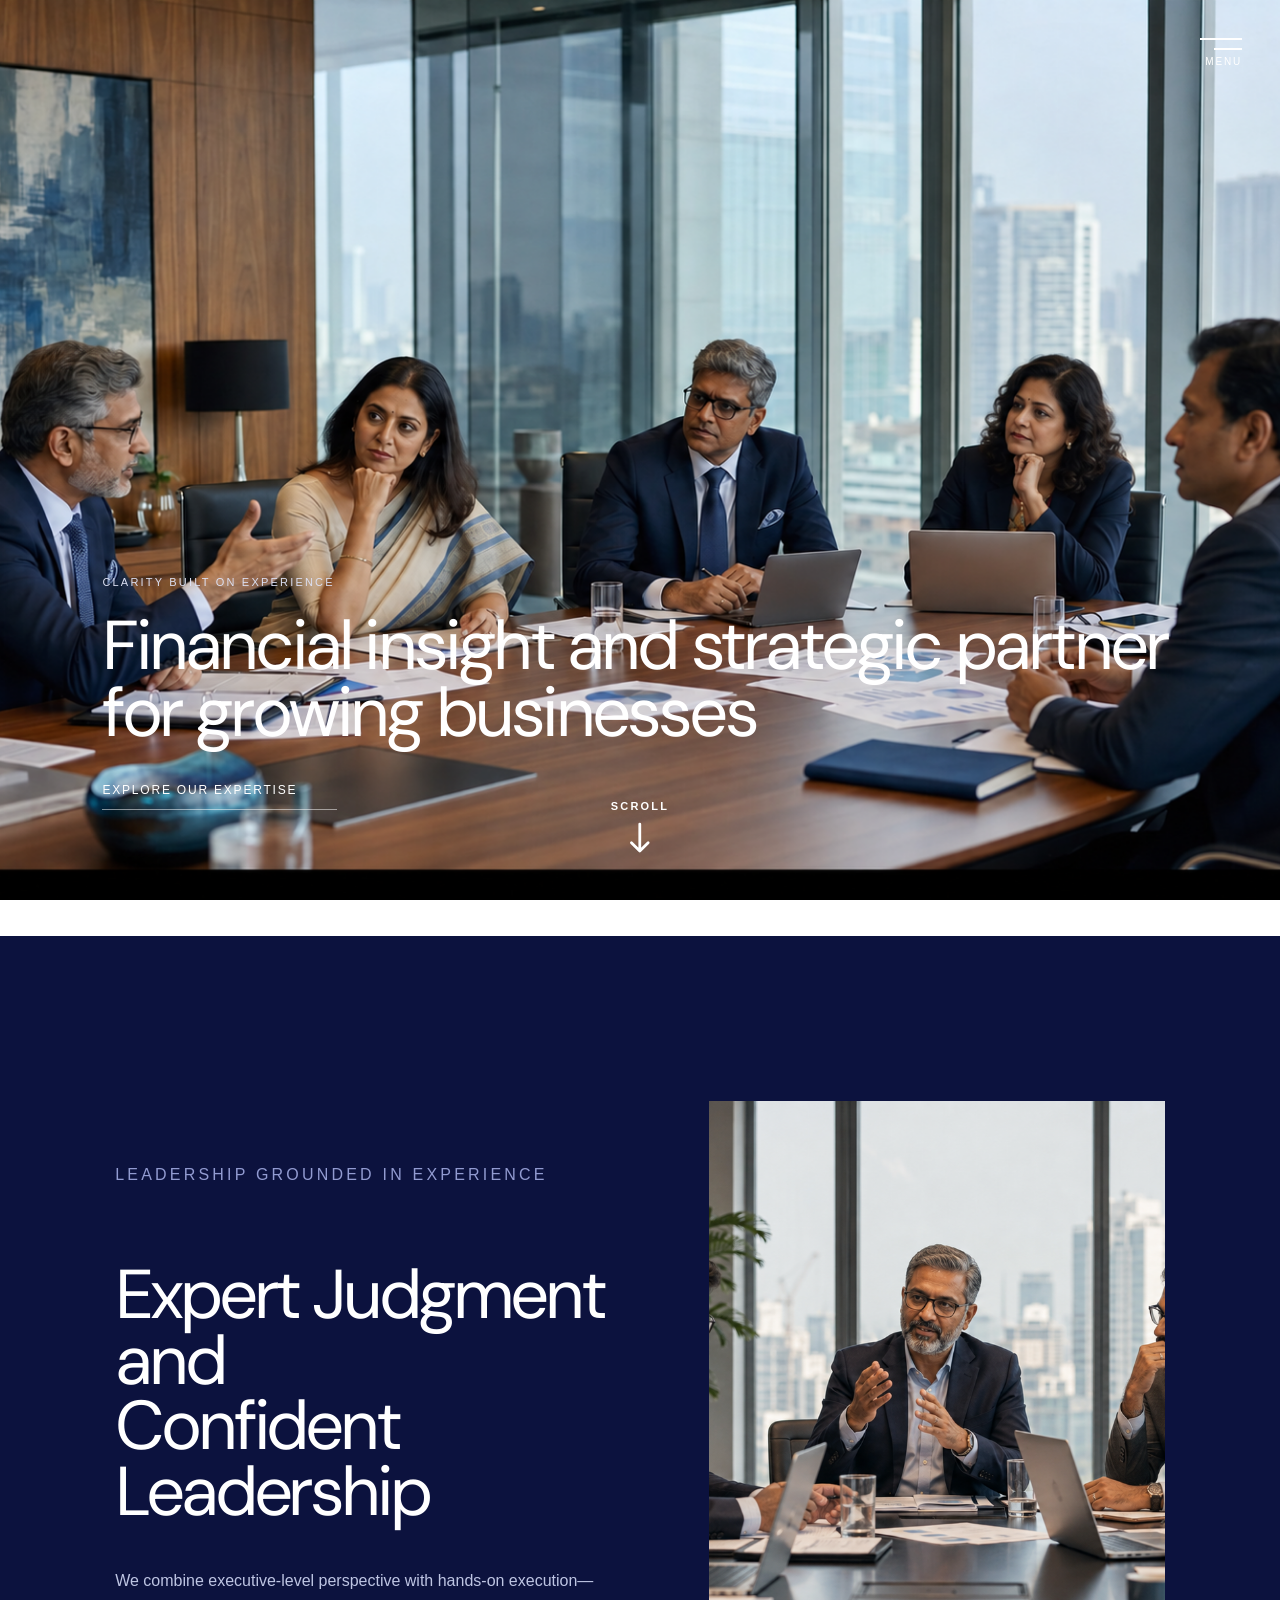
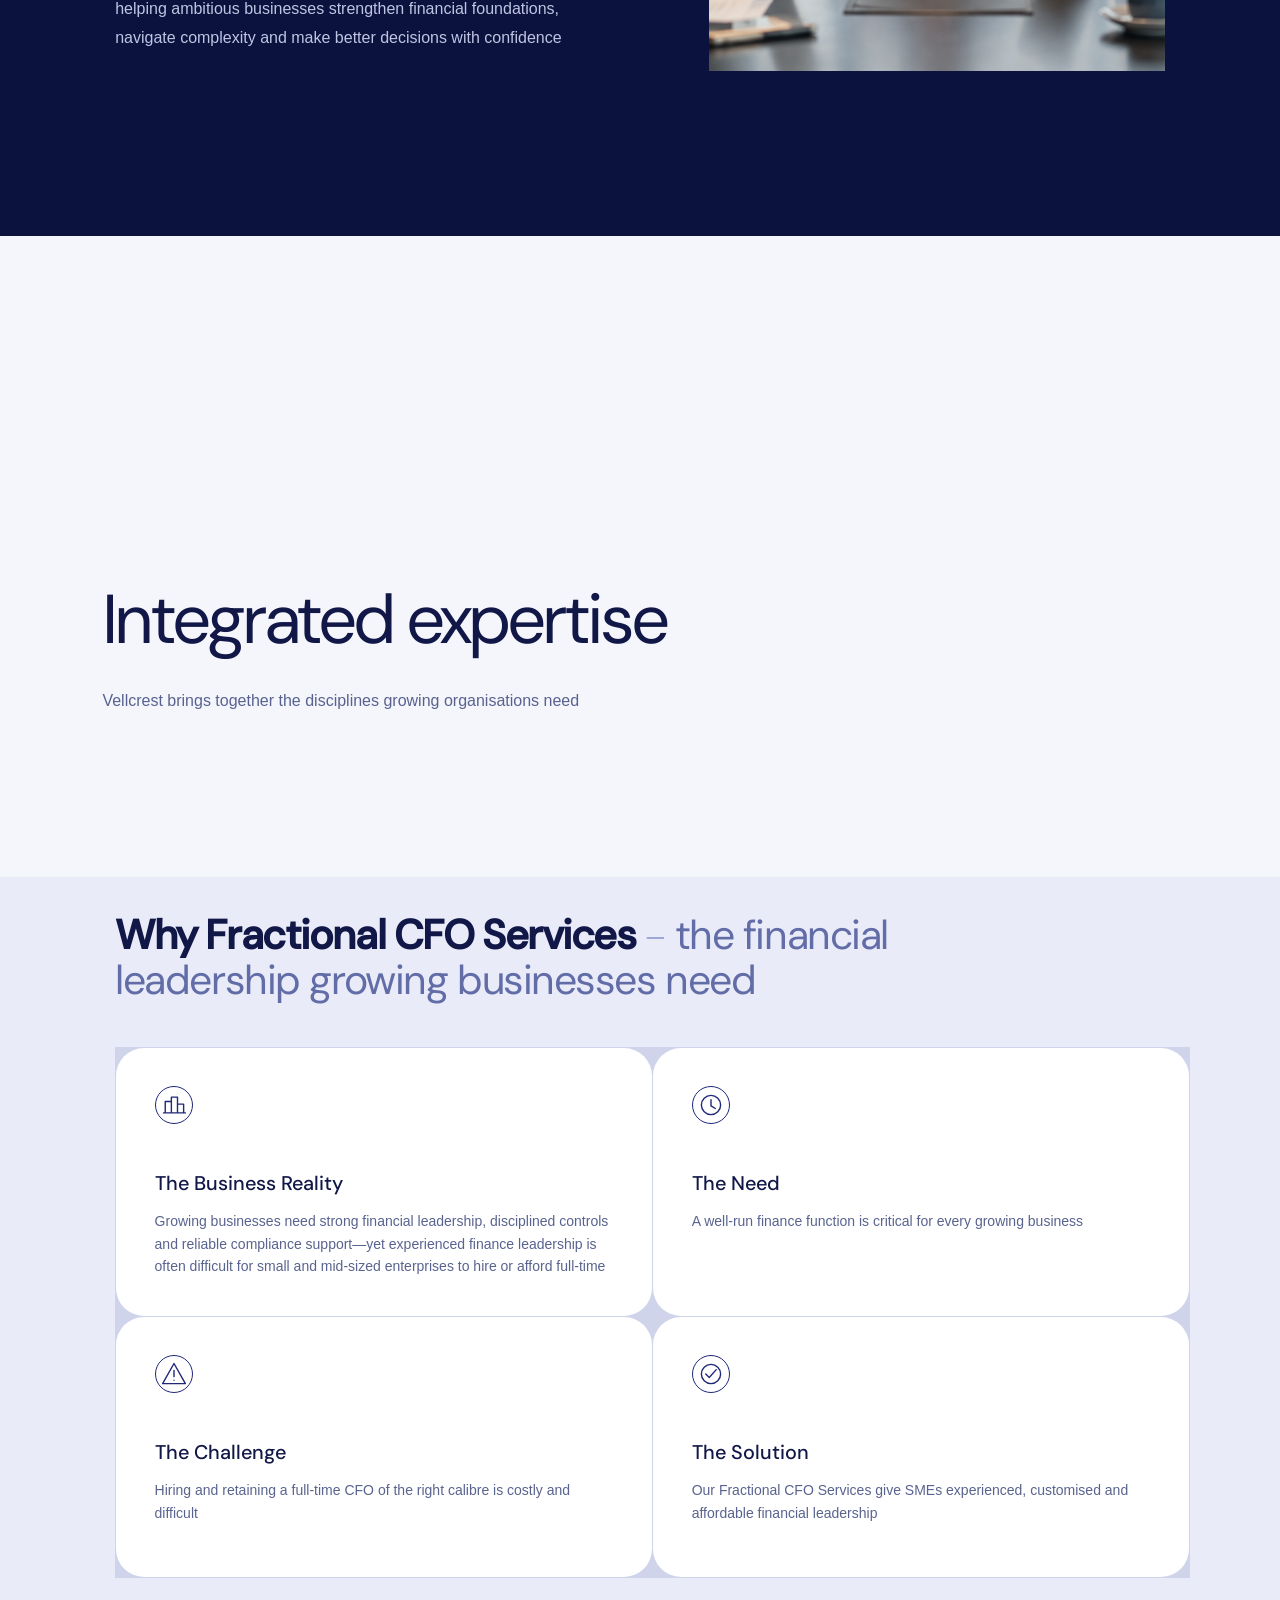
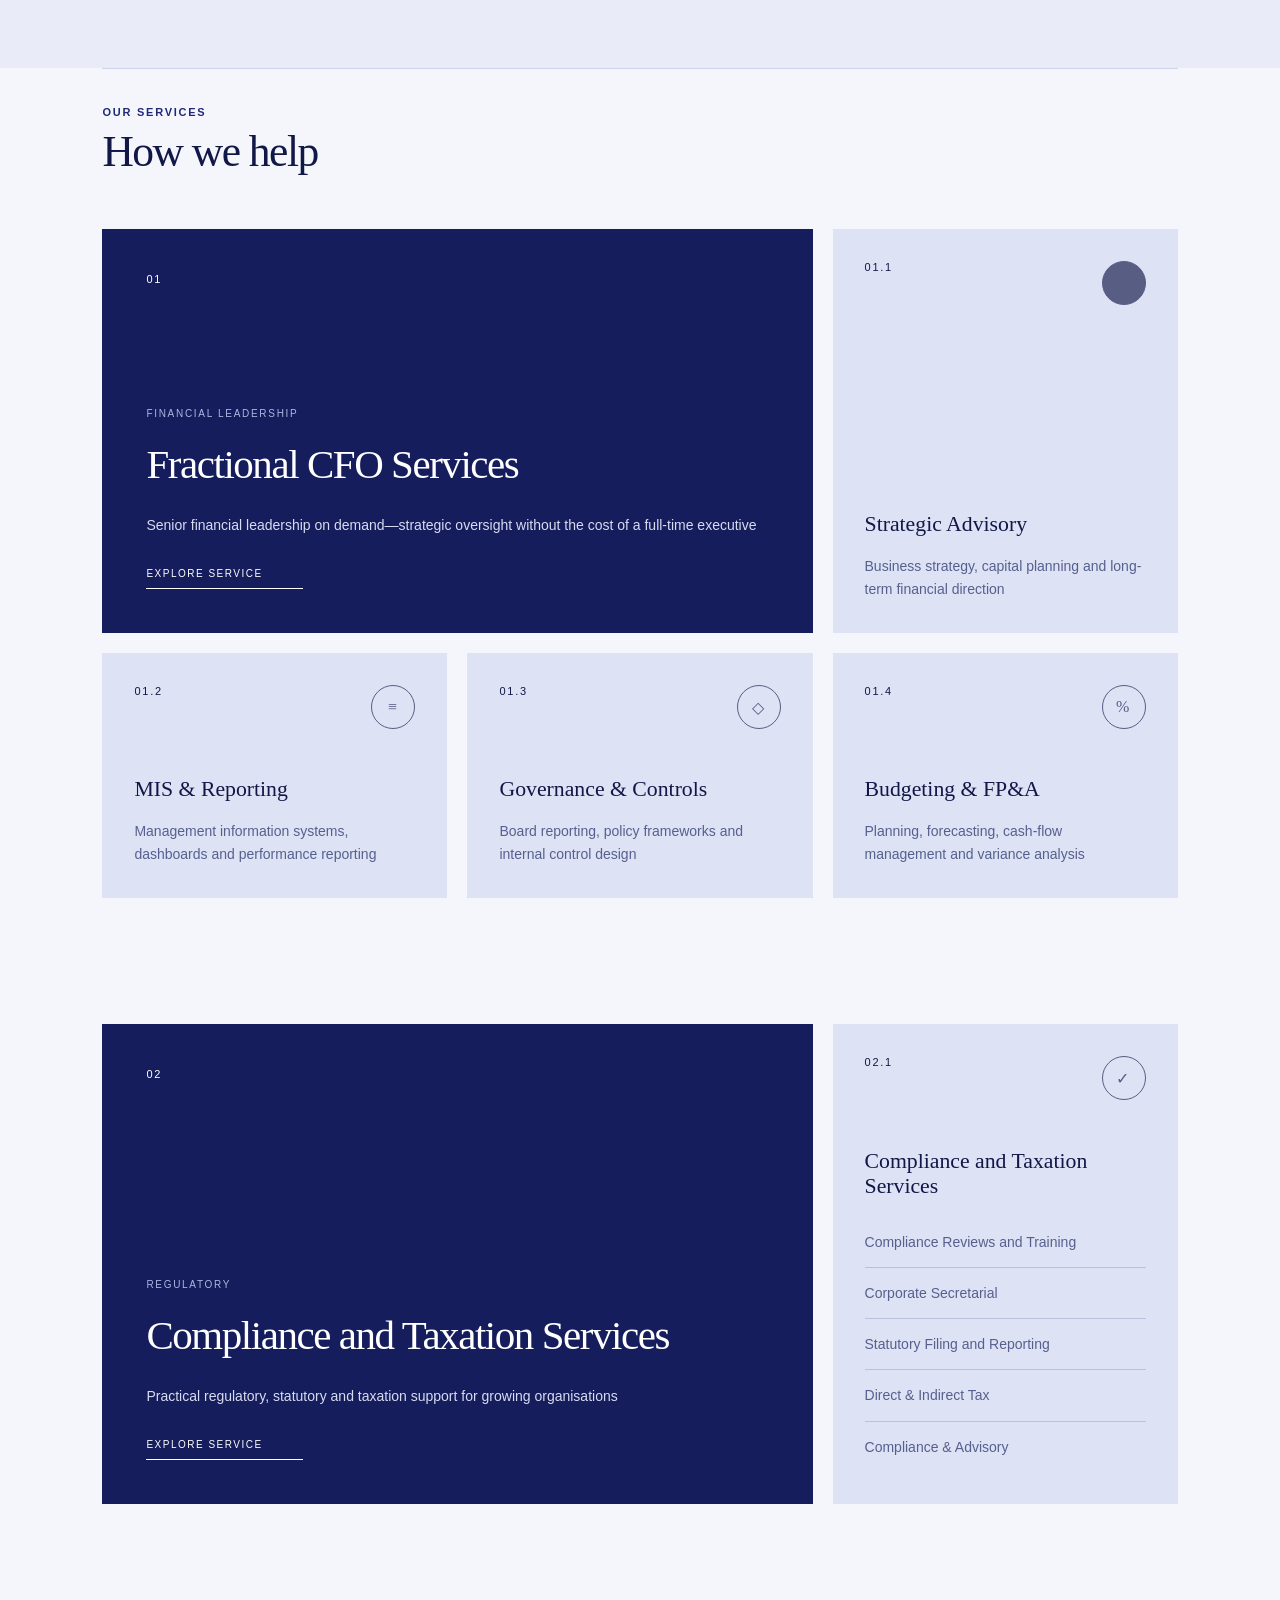
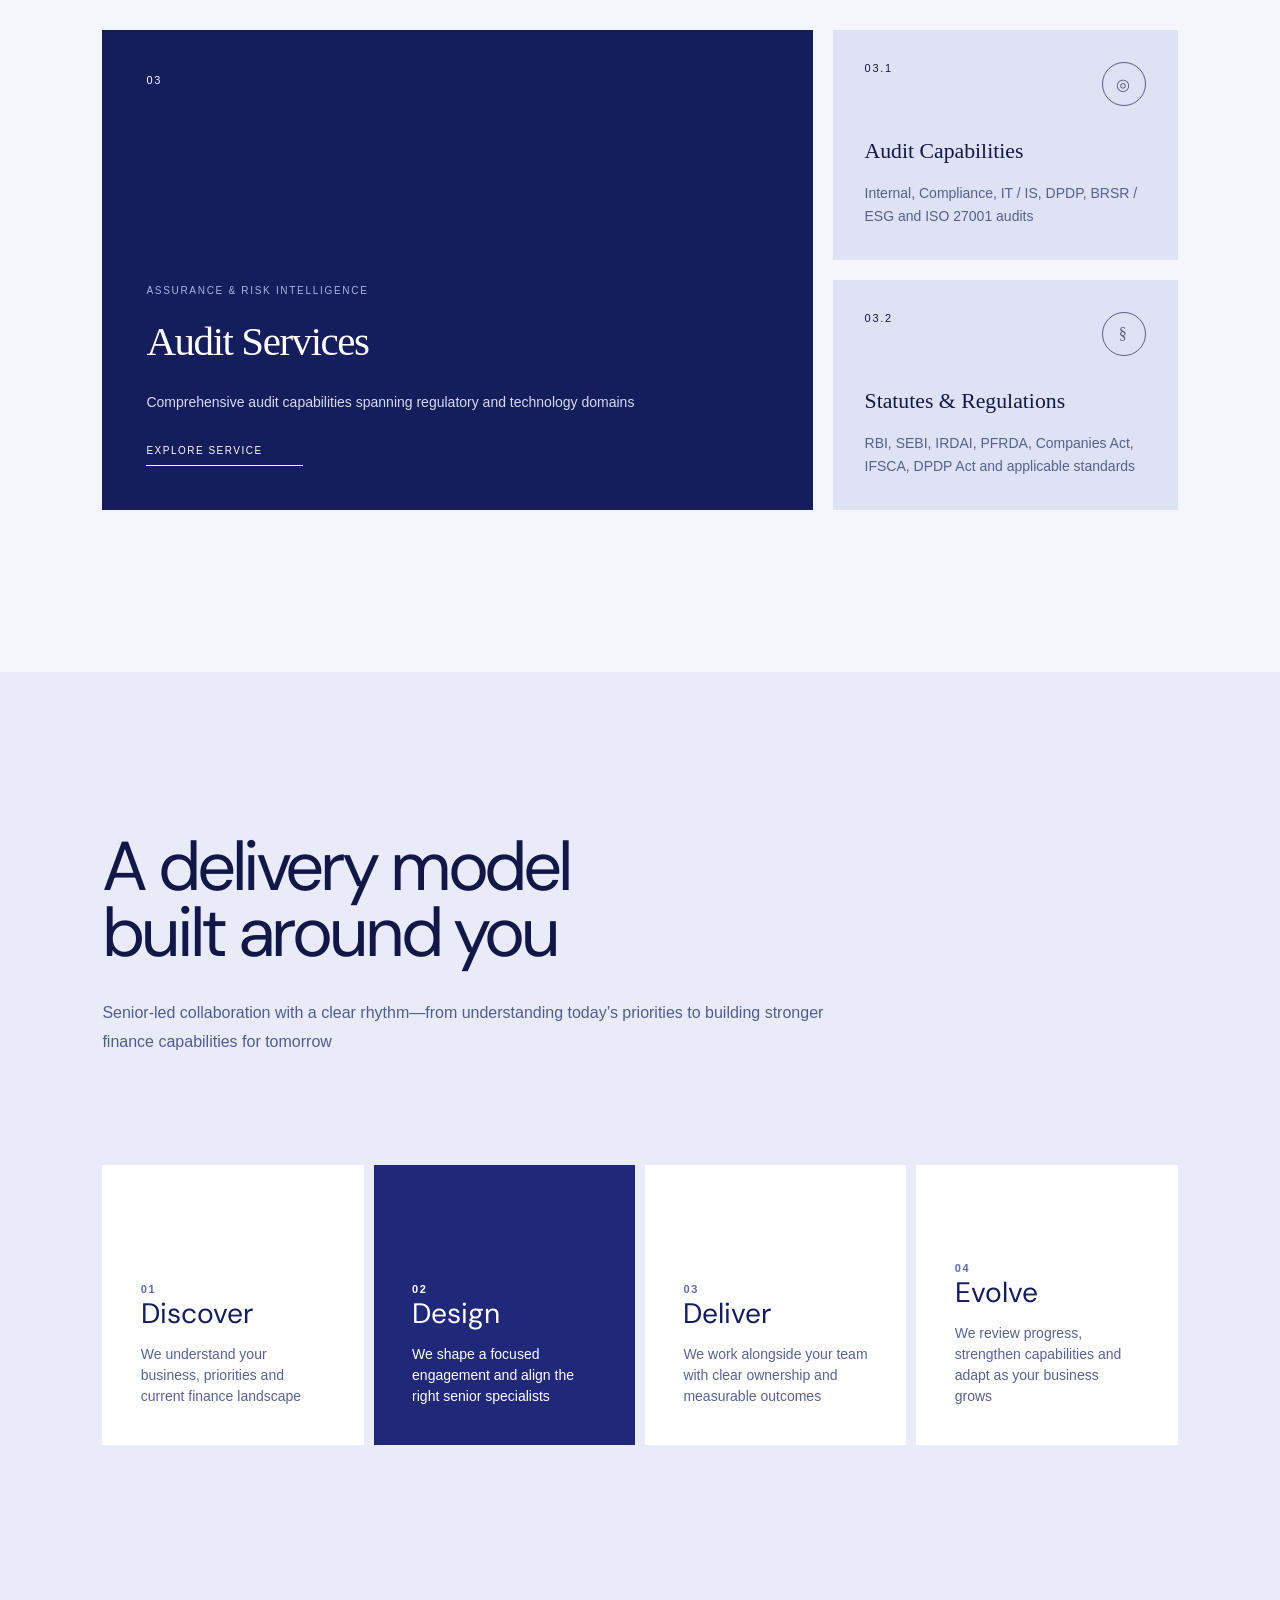
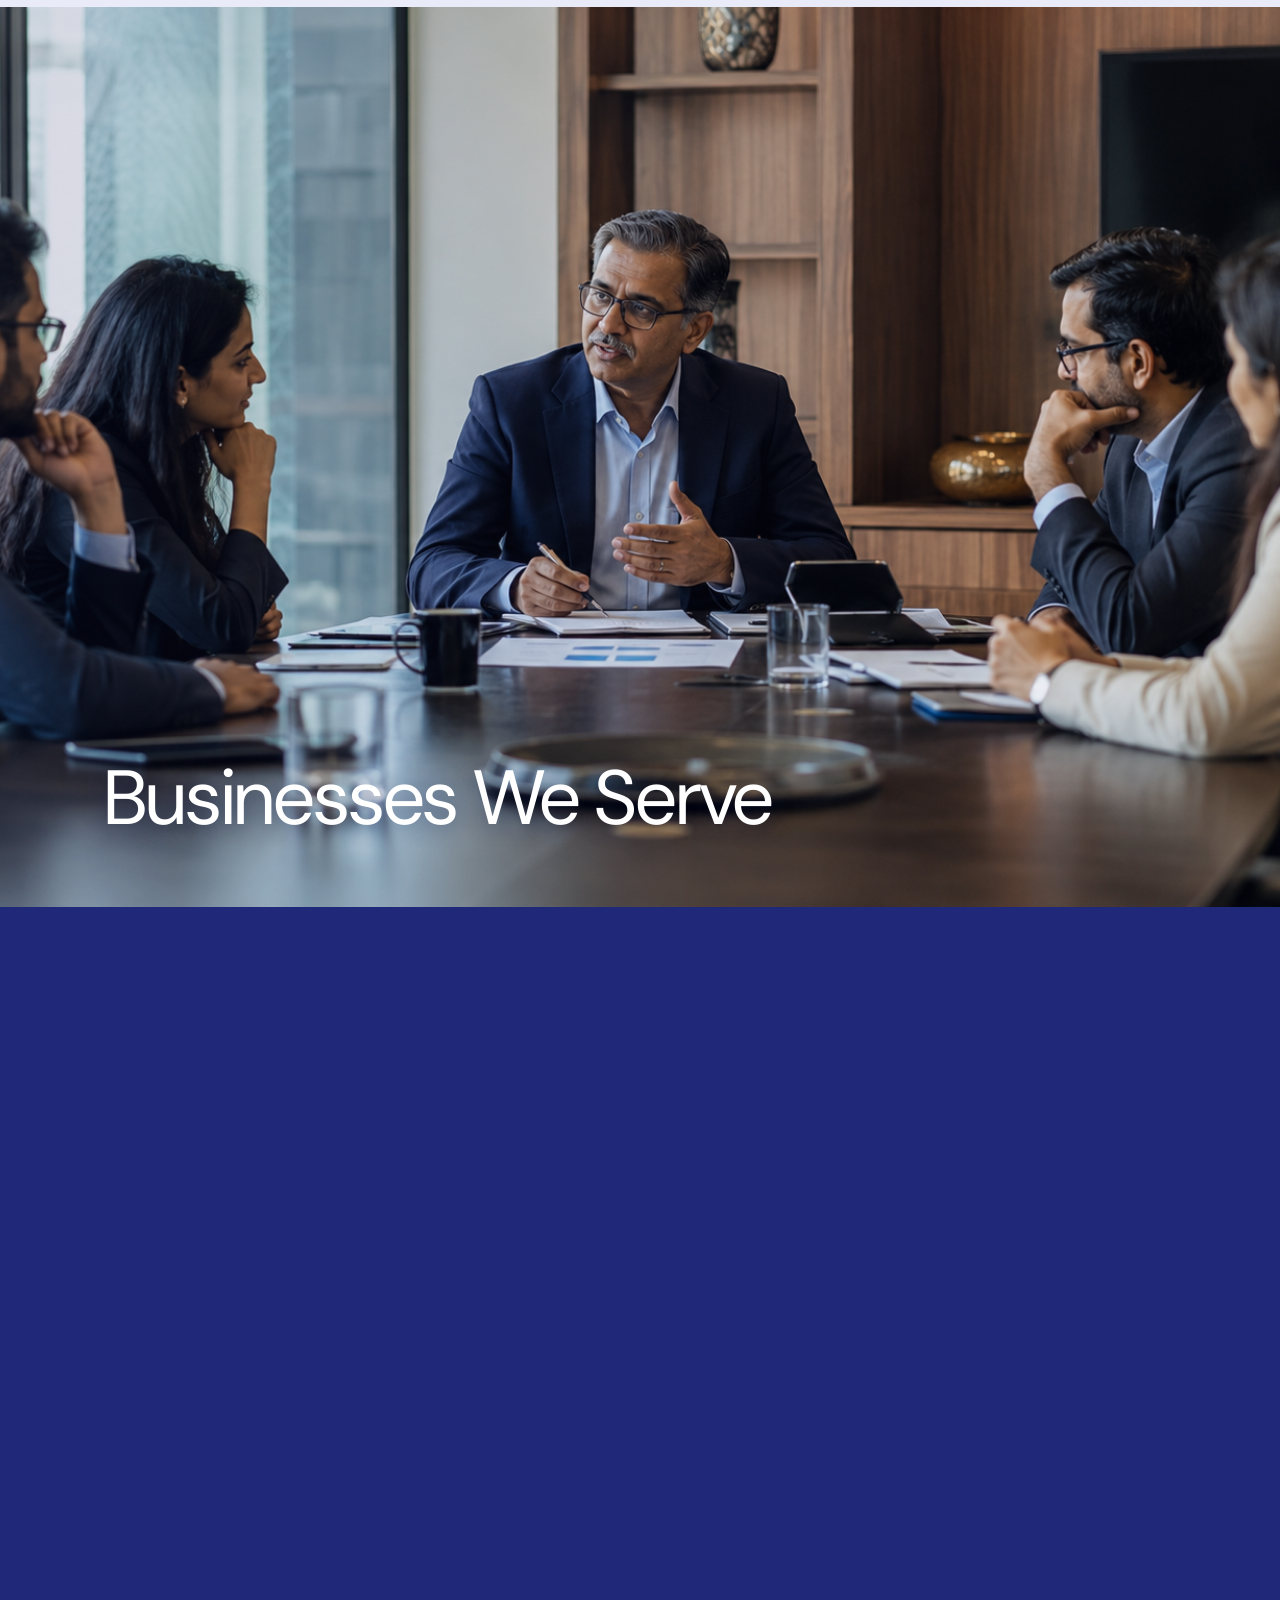
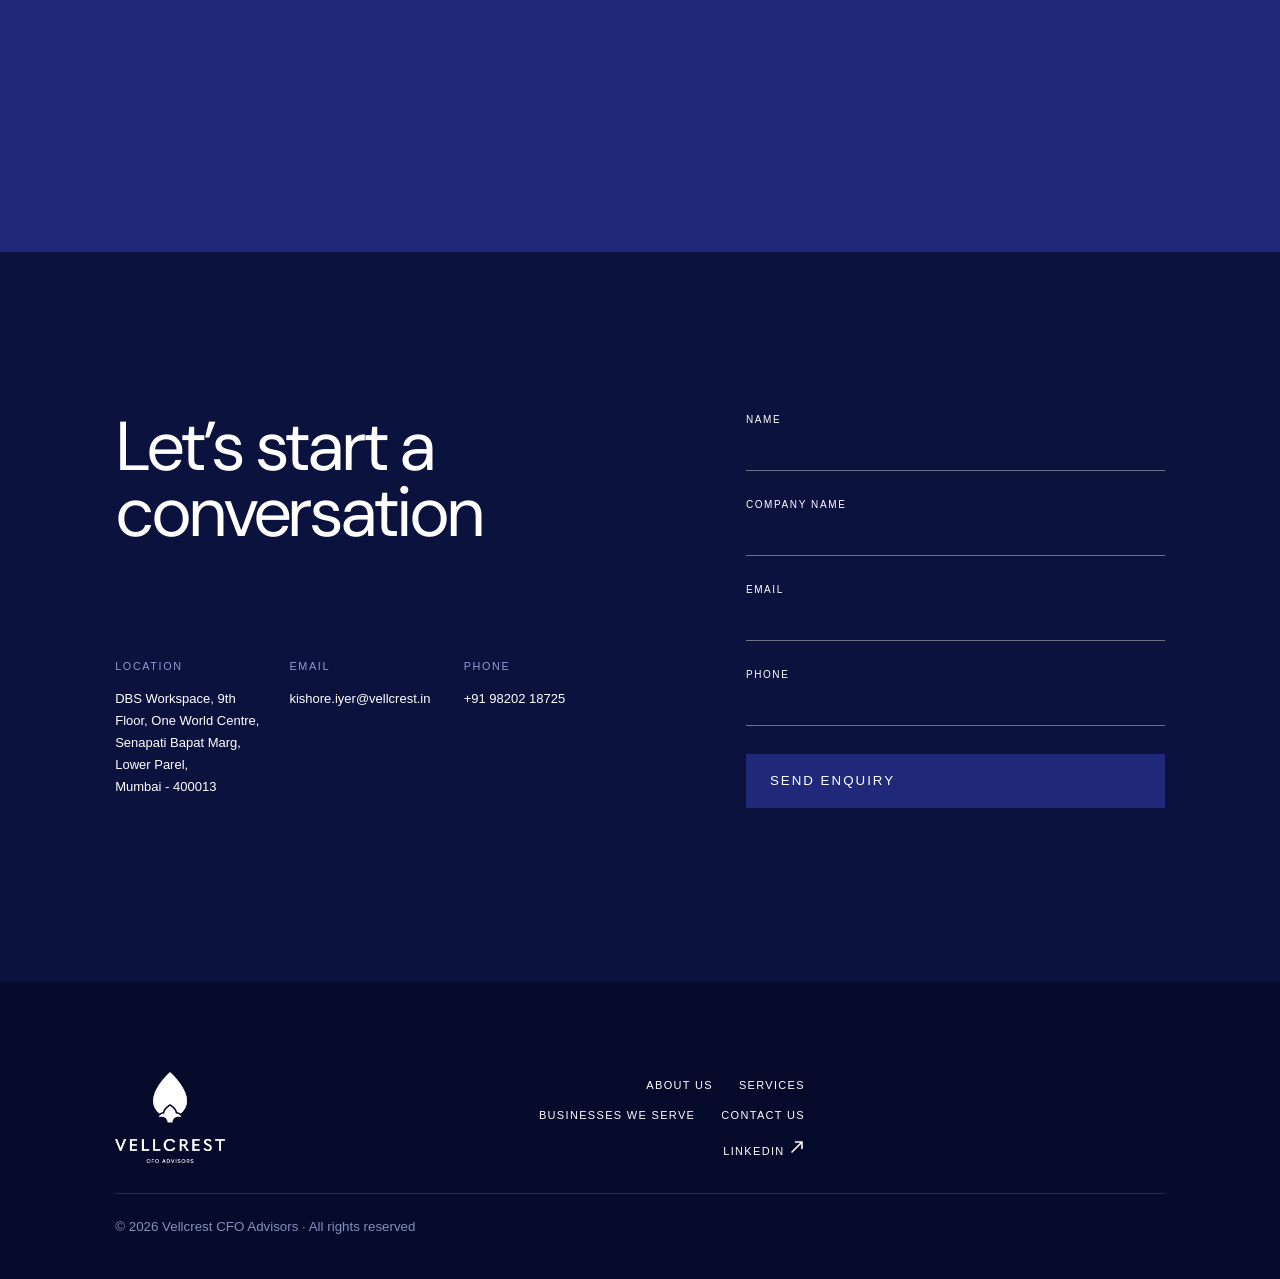
==== commit a2385260: "Add files via upload" ====
--- a/index.html
+++ b/index.html
@@ -16,7 +16,7 @@
     <link rel="stylesheet" href="css/styles.css?v=20260812-2" />
     <link rel="stylesheet" href="css/expertise.css?v=20260812-2" />
     <link rel="stylesheet" href="css/client-revisions.css?v=20260814-maroon-family" />
-    <link rel="stylesheet" href="css/vellcrest.css?v=20260922-22" />
+    <link rel="stylesheet" href="css/vellcrest.css?v=20260922-23" />
   </head>
   <body>
     <header class="header">
@@ -53,7 +53,7 @@
           </a>
           <div class="exp">
             <p>Clarity built on experience</p>
-            <h1>Financial insight and strategic partner<br />for growing business</h1>
+            <h1>Financial insight and strategic partner<br />for growing businesses</h1>
             <a href="#services">Explore our expertise <span class="css-arrow" aria-hidden="true"></span></a>
           </div>
         </div>
@@ -389,6 +389,6 @@
         reserved</small
       >
     </footer>
-    <script src="js/main.js?v=20260922-22" defer></script>
+    <script src="js/main.js?v=20260922-23" defer></script>
   </body>
 </html>
--- a/css/vellcrest.css
+++ b/css/vellcrest.css
@@ -355,88 +355,59 @@
   font-variant-emoji: text;
 }
 
-/* Draw arrows with CSS so deployed mobile browsers cannot substitute emoji
-   glyphs with coloured square backgrounds. */
+/* Single-shape vector arrows: no font glyphs, emoji substitution or coloured
+   mobile-browser boxes. The mask inherits the surrounding text colour. */
 .css-arrow,
 .css-arrow-down,
 .css-icon-arrow {
-  position: relative;
   display: inline-block;
   flex: 0 0 auto;
-  background: transparent !important;
-  background-color: transparent !important;
+  background-color: currentColor !important;
   background-image: none !important;
   box-shadow: none !important;
   text-shadow: none !important;
-  color: inherit;
   font-size: 0 !important;
   line-height: 0 !important;
   appearance: none;
   -webkit-appearance: none;
-}
-.css-arrow { width: 15px; height: 15px; }
-.css-arrow::before {
-  content: "";
-  position: absolute;
-  left: 1px;
-  bottom: 3px;
+  -webkit-mask-repeat: no-repeat;
+  mask-repeat: no-repeat;
+  -webkit-mask-position: center;
+  mask-position: center;
+  -webkit-mask-size: contain;
+  mask-size: contain;
+}
+.css-arrow {
+  width: 16px;
+  height: 16px;
+  -webkit-mask-image: url("data:image/svg+xml,%3Csvg xmlns='http://www.w3.org/2000/svg' viewBox='0 0 16 16'%3E%3Cpath d='M3 13L13 3M6.5 3H13V9.5' fill='none' stroke='black' stroke-width='1.6' stroke-linecap='round' stroke-linejoin='round'/%3E%3C/svg%3E");
+  mask-image: url("data:image/svg+xml,%3Csvg xmlns='http://www.w3.org/2000/svg' viewBox='0 0 16 16'%3E%3Cpath d='M3 13L13 3M6.5 3H13V9.5' fill='none' stroke='black' stroke-width='1.6' stroke-linecap='round' stroke-linejoin='round'/%3E%3C/svg%3E");
+}
+.css-arrow-down {
   width: 14px;
-  height: 1.5px;
-  background: currentColor;
-  transform: rotate(-45deg);
-  transform-origin: left center;
-}
-.css-arrow::after {
-  content: "";
-  position: absolute;
-  top: 0;
-  right: 0;
-  width: 7px;
-  height: 7px;
-  border-top: 1.5px solid currentColor;
-  border-right: 1.5px solid currentColor;
-}
-.css-arrow-down { width: 12px; height: 18px; }
-.css-arrow-down::before {
-  content: "";
-  position: absolute;
-  top: 1px;
-  left: 5px;
-  width: 1.5px;
-  height: 15px;
-  background: currentColor;
-}
-.css-arrow-down::after {
-  content: "";
-  position: absolute;
-  left: 2px;
-  bottom: 1px;
-  width: 7px;
-  height: 7px;
-  border-right: 1.5px solid currentColor;
-  border-bottom: 1.5px solid currentColor;
-  transform: rotate(45deg);
+  height: 18px;
+  -webkit-mask-image: url("data:image/svg+xml,%3Csvg xmlns='http://www.w3.org/2000/svg' viewBox='0 0 14 18'%3E%3Cpath d='M7 1.5V16M2.5 11.5L7 16L11.5 11.5' fill='none' stroke='black' stroke-width='1.5' stroke-linecap='round' stroke-linejoin='round'/%3E%3C/svg%3E");
+  mask-image: url("data:image/svg+xml,%3Csvg xmlns='http://www.w3.org/2000/svg' viewBox='0 0 14 18'%3E%3Cpath d='M7 1.5V16M2.5 11.5L7 16L11.5 11.5' fill='none' stroke='black' stroke-width='1.5' stroke-linecap='round' stroke-linejoin='round'/%3E%3C/svg%3E");
+}
+.industry-list span i.css-icon-arrow {
+  position: relative;
+  background: transparent !important;
+  -webkit-mask-image: none;
+  mask-image: none;
 }
 .industry-list span i.css-icon-arrow::before {
   content: "";
   position: absolute;
-  left: 10px;
-  bottom: 10px;
-  width: 13px;
-  height: 1.5px;
+  inset: 0;
   background: currentColor;
-  transform: rotate(-45deg);
-  transform-origin: left center;
-}
-.industry-list span i.css-icon-arrow::after {
-  content: "";
-  position: absolute;
-  top: 9px;
-  right: 9px;
-  width: 6px;
-  height: 6px;
-  border-top: 1.5px solid currentColor;
-  border-right: 1.5px solid currentColor;
+  -webkit-mask-image: url("data:image/svg+xml,%3Csvg xmlns='http://www.w3.org/2000/svg' viewBox='0 0 16 16'%3E%3Cpath d='M3 13L13 3M6.5 3H13V9.5' fill='none' stroke='black' stroke-width='1.6' stroke-linecap='round' stroke-linejoin='round'/%3E%3C/svg%3E");
+  mask-image: url("data:image/svg+xml,%3Csvg xmlns='http://www.w3.org/2000/svg' viewBox='0 0 16 16'%3E%3Cpath d='M3 13L13 3M6.5 3H13V9.5' fill='none' stroke='black' stroke-width='1.6' stroke-linecap='round' stroke-linejoin='round'/%3E%3C/svg%3E");
+  -webkit-mask-repeat: no-repeat;
+  mask-repeat: no-repeat;
+  -webkit-mask-position: center;
+  mask-position: center;
+  -webkit-mask-size: 16px 16px;
+  mask-size: 16px 16px;
 }
 
 /* Equal copy height keeps all four delivery card numbers and titles aligned. */
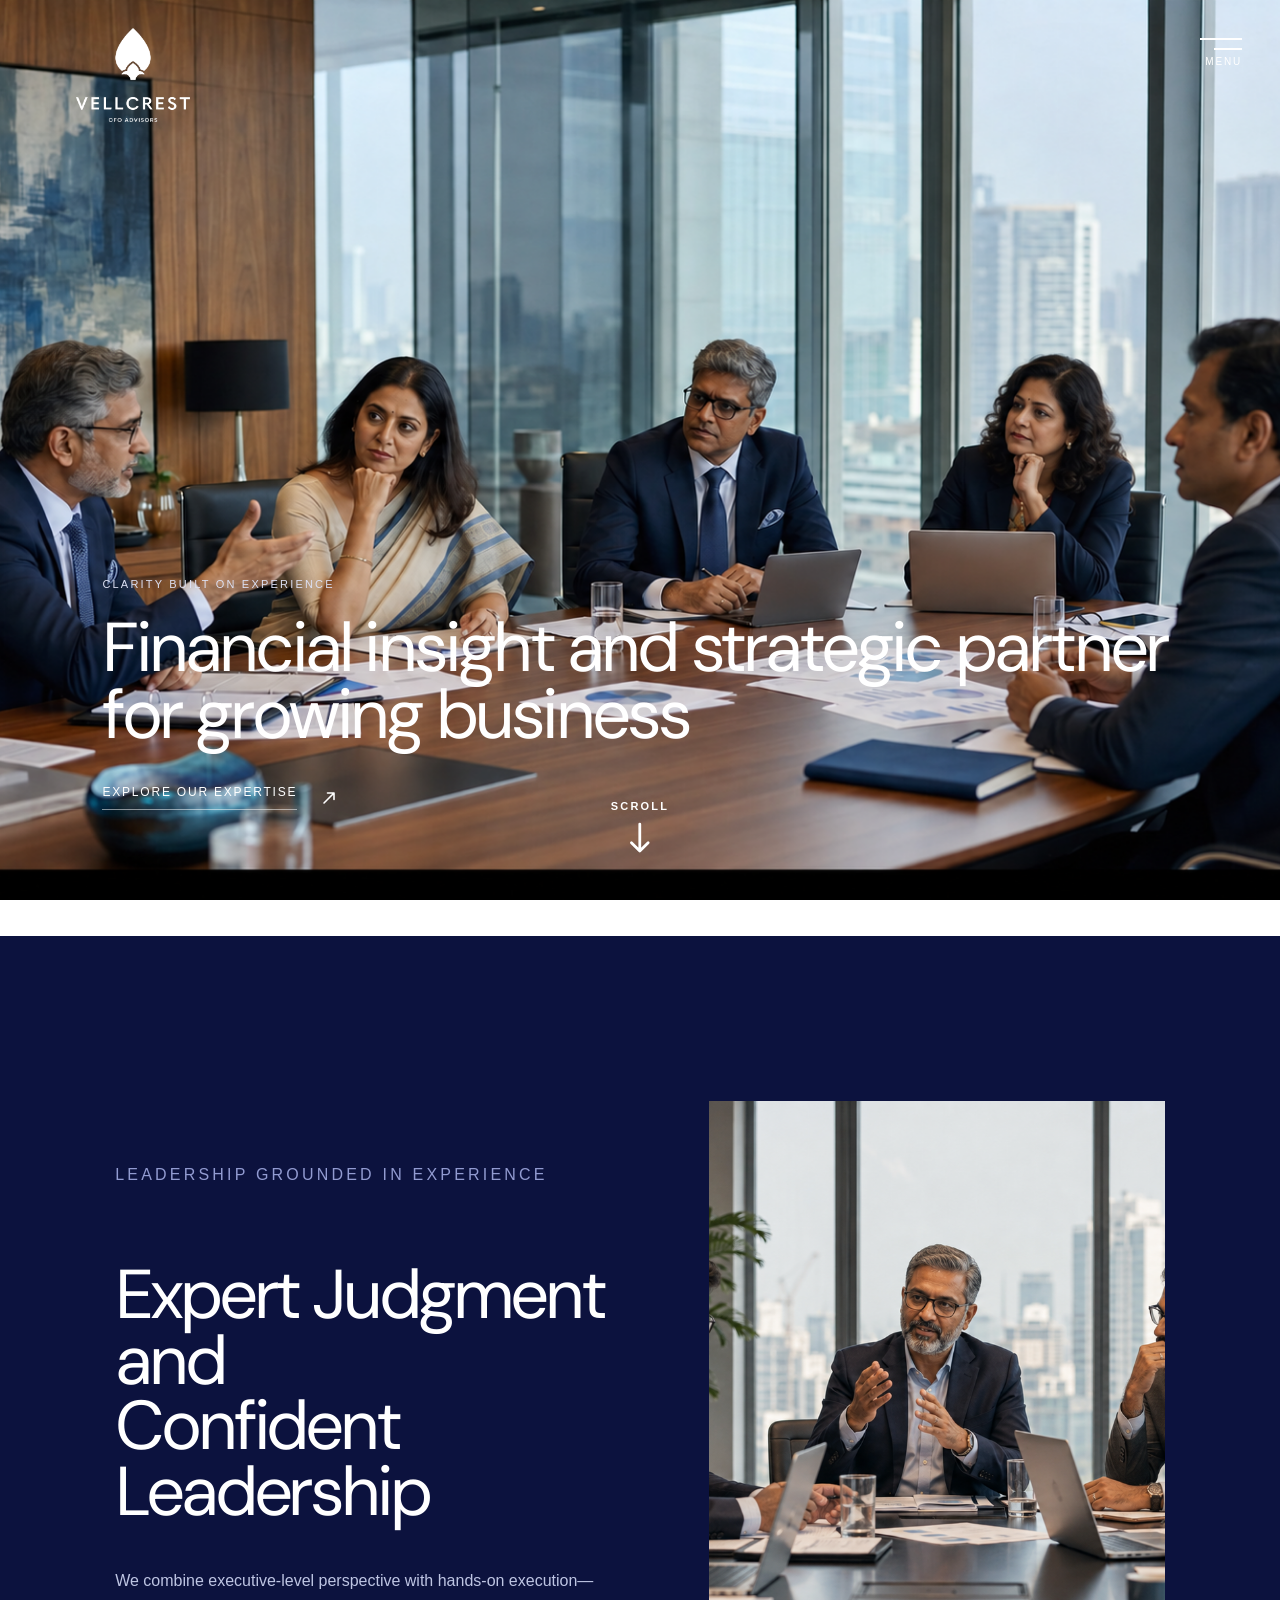
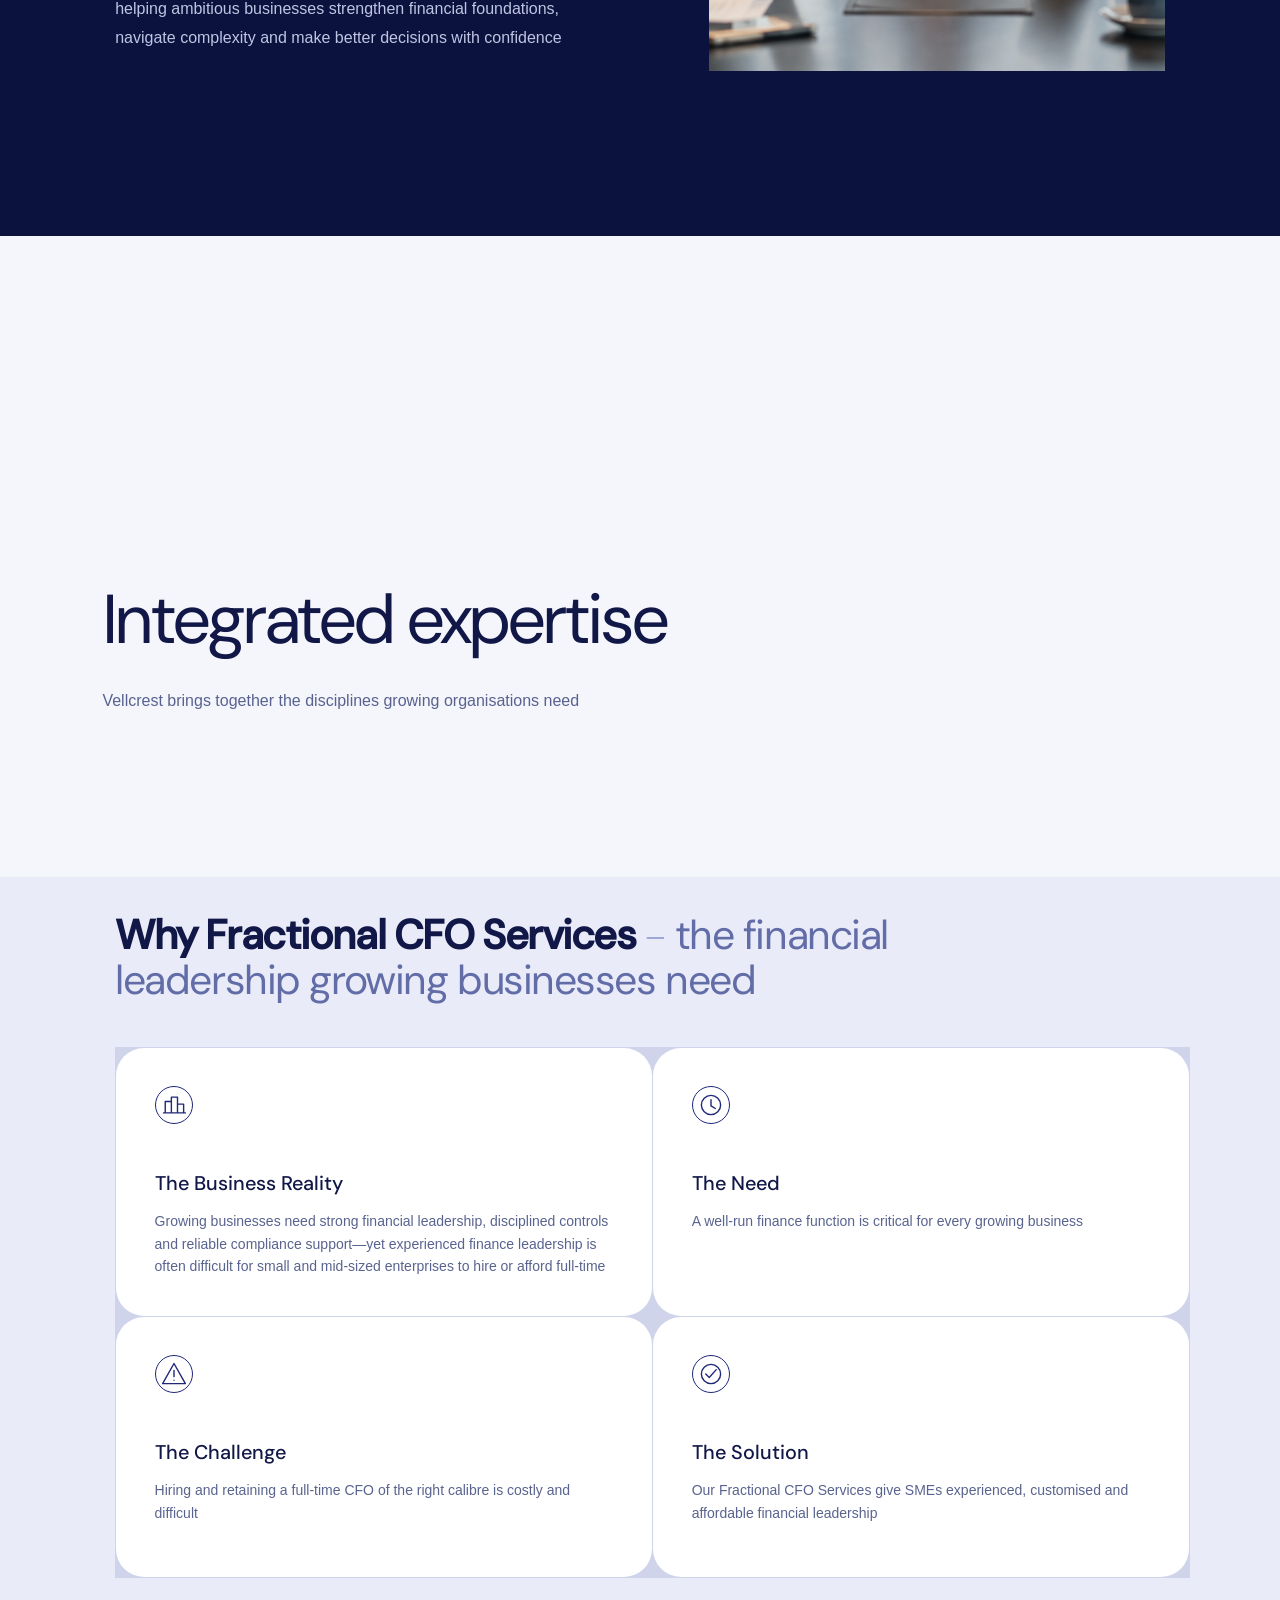
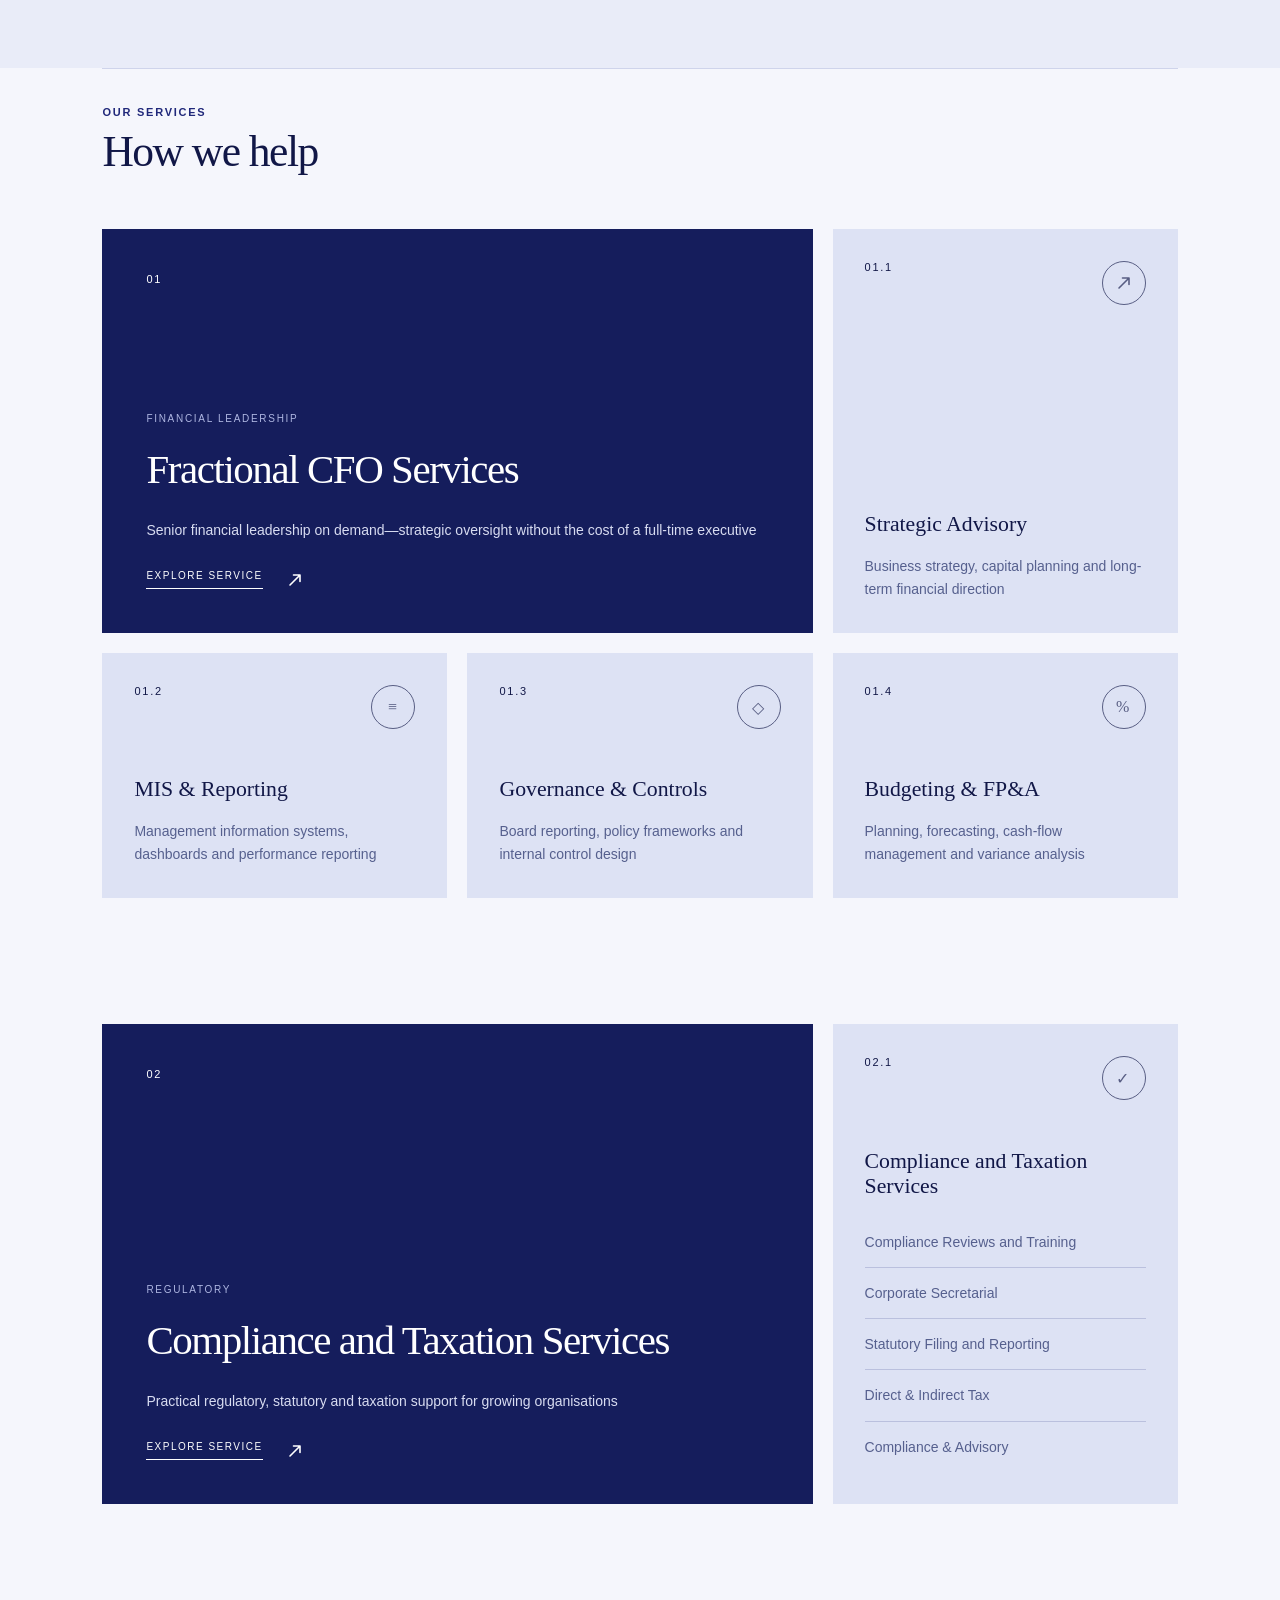
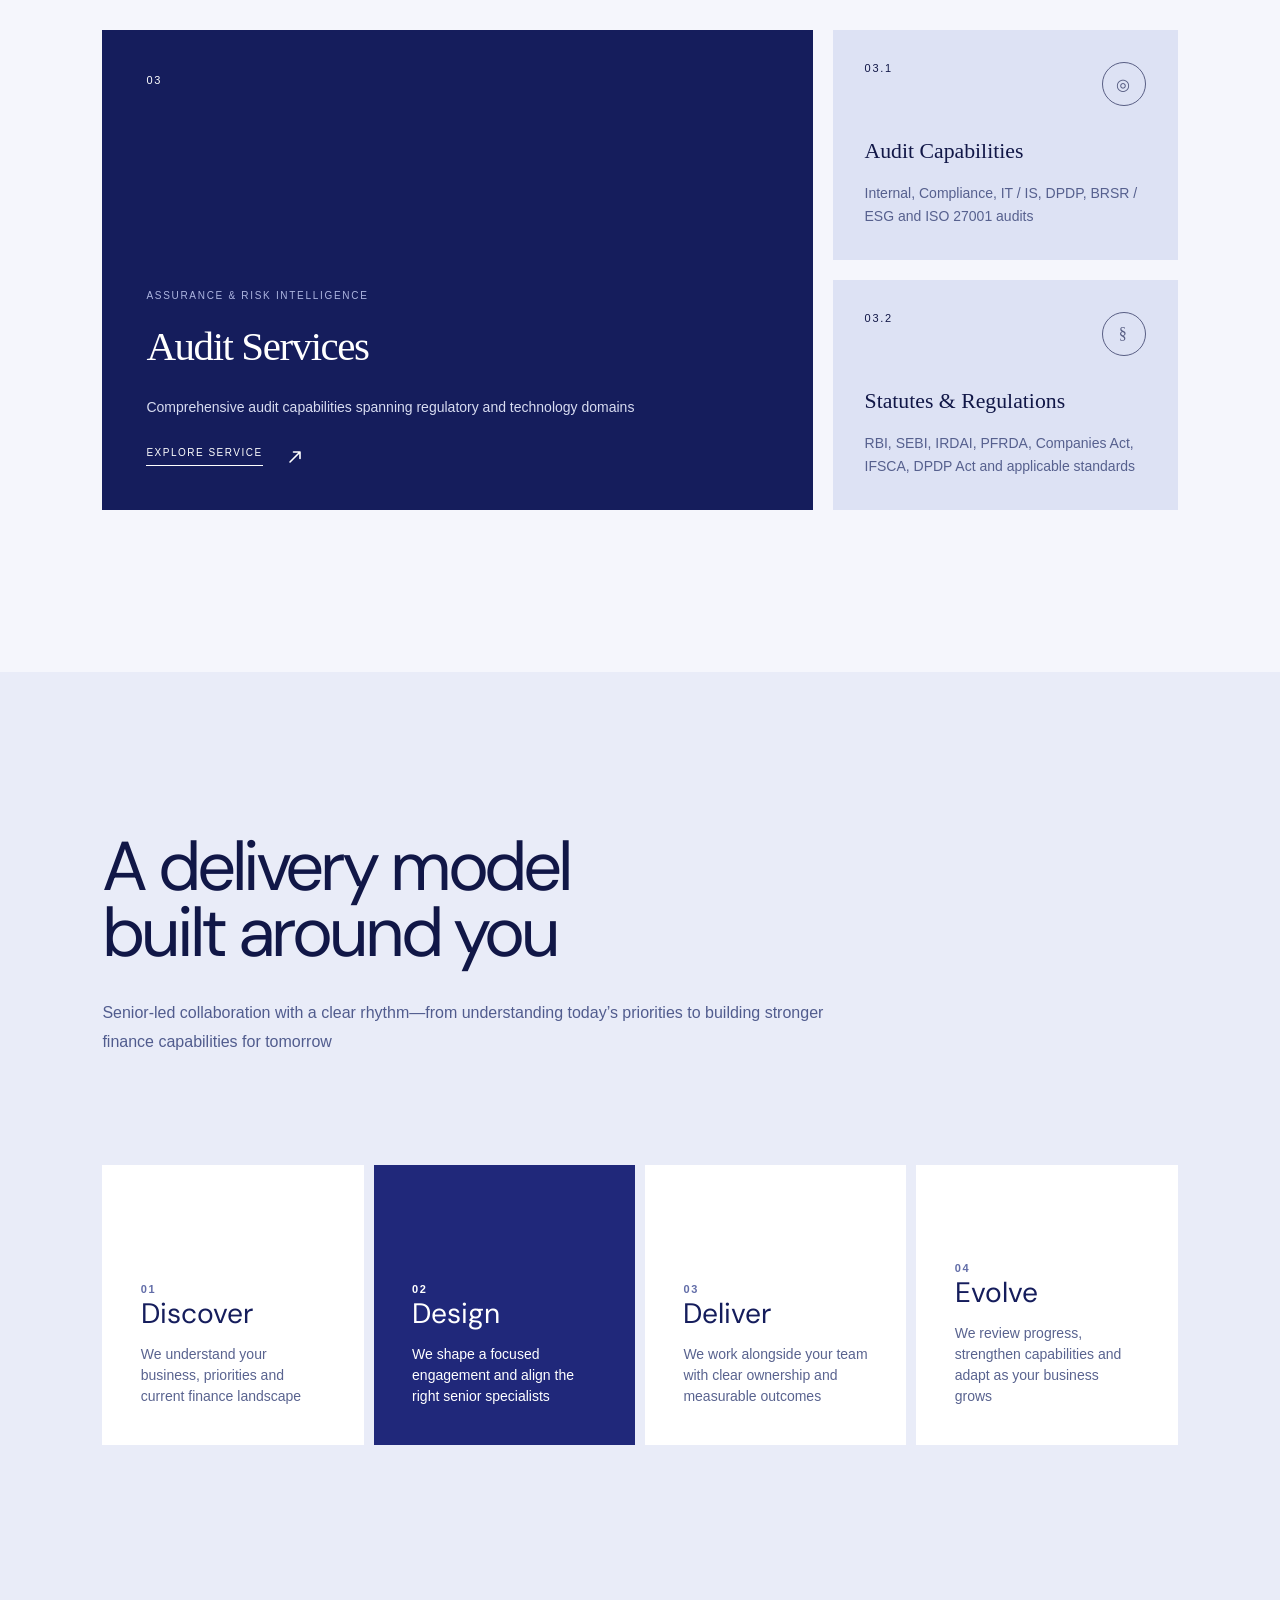
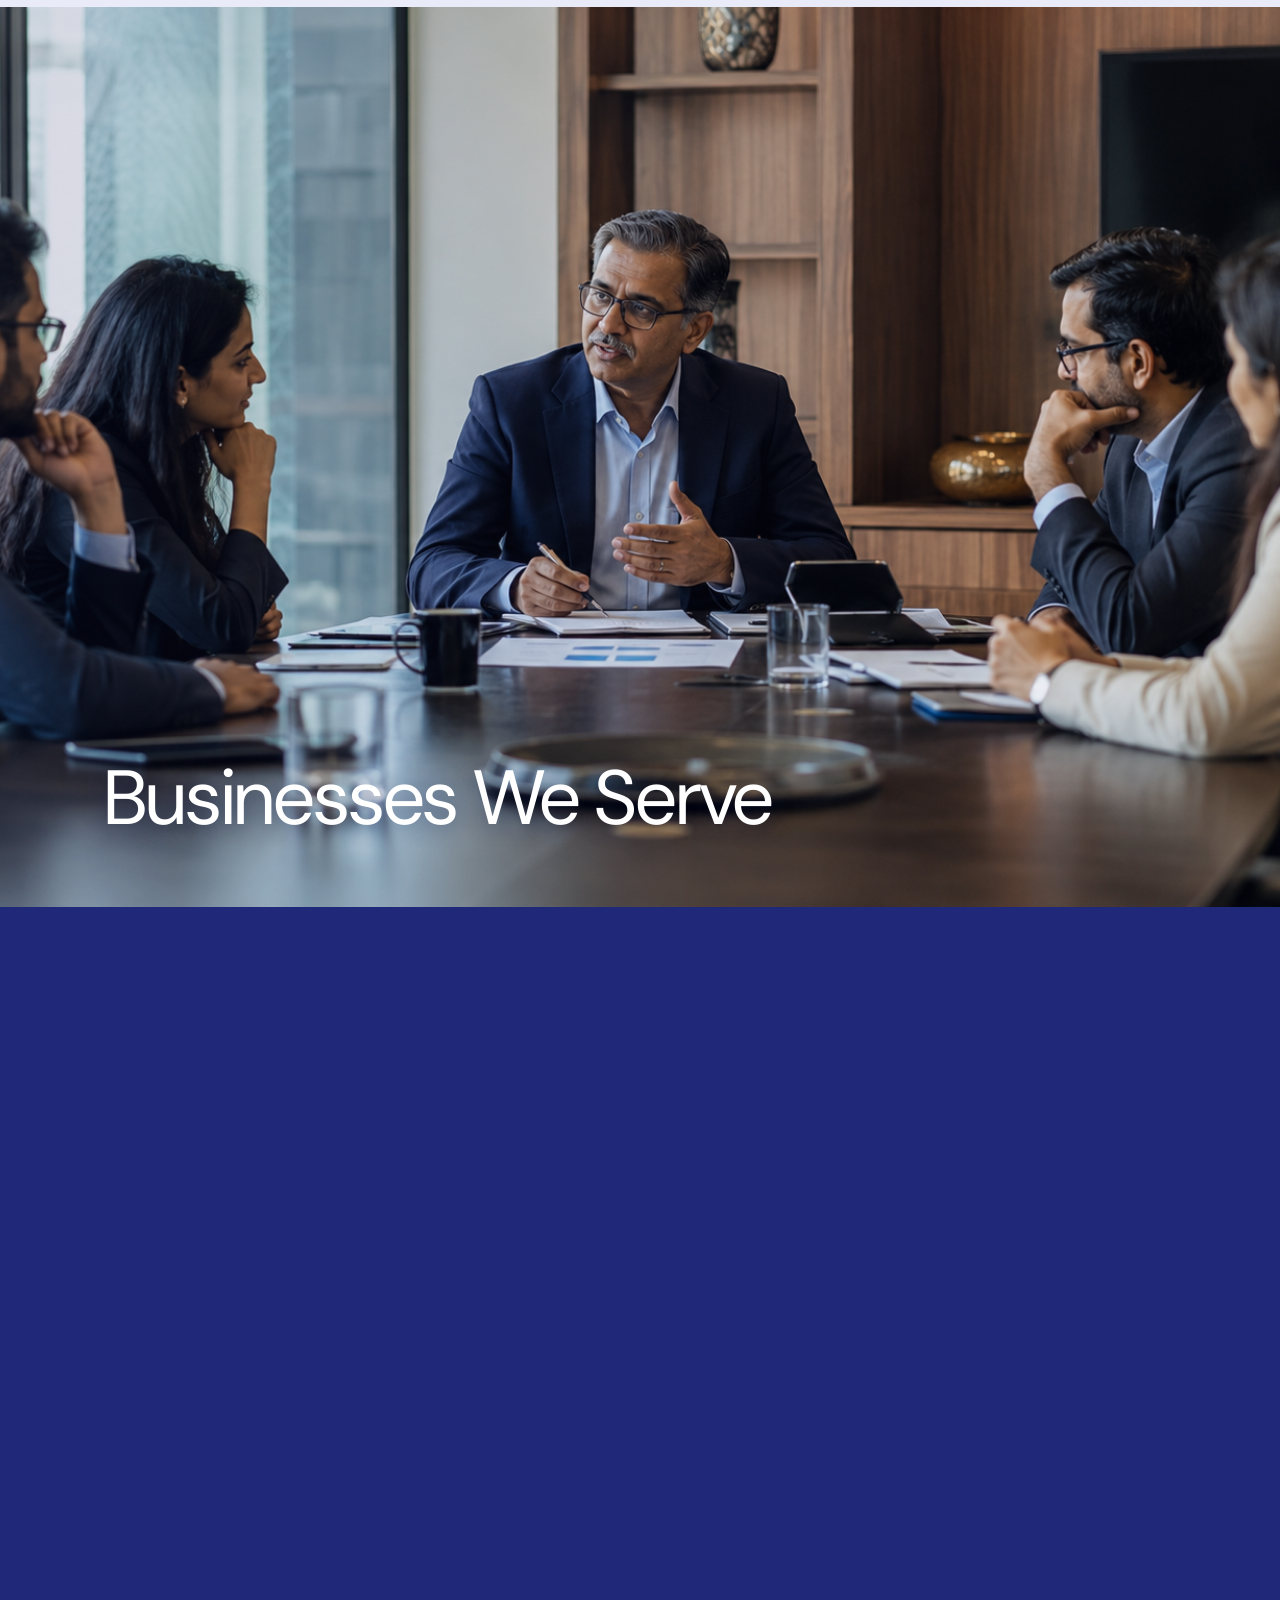
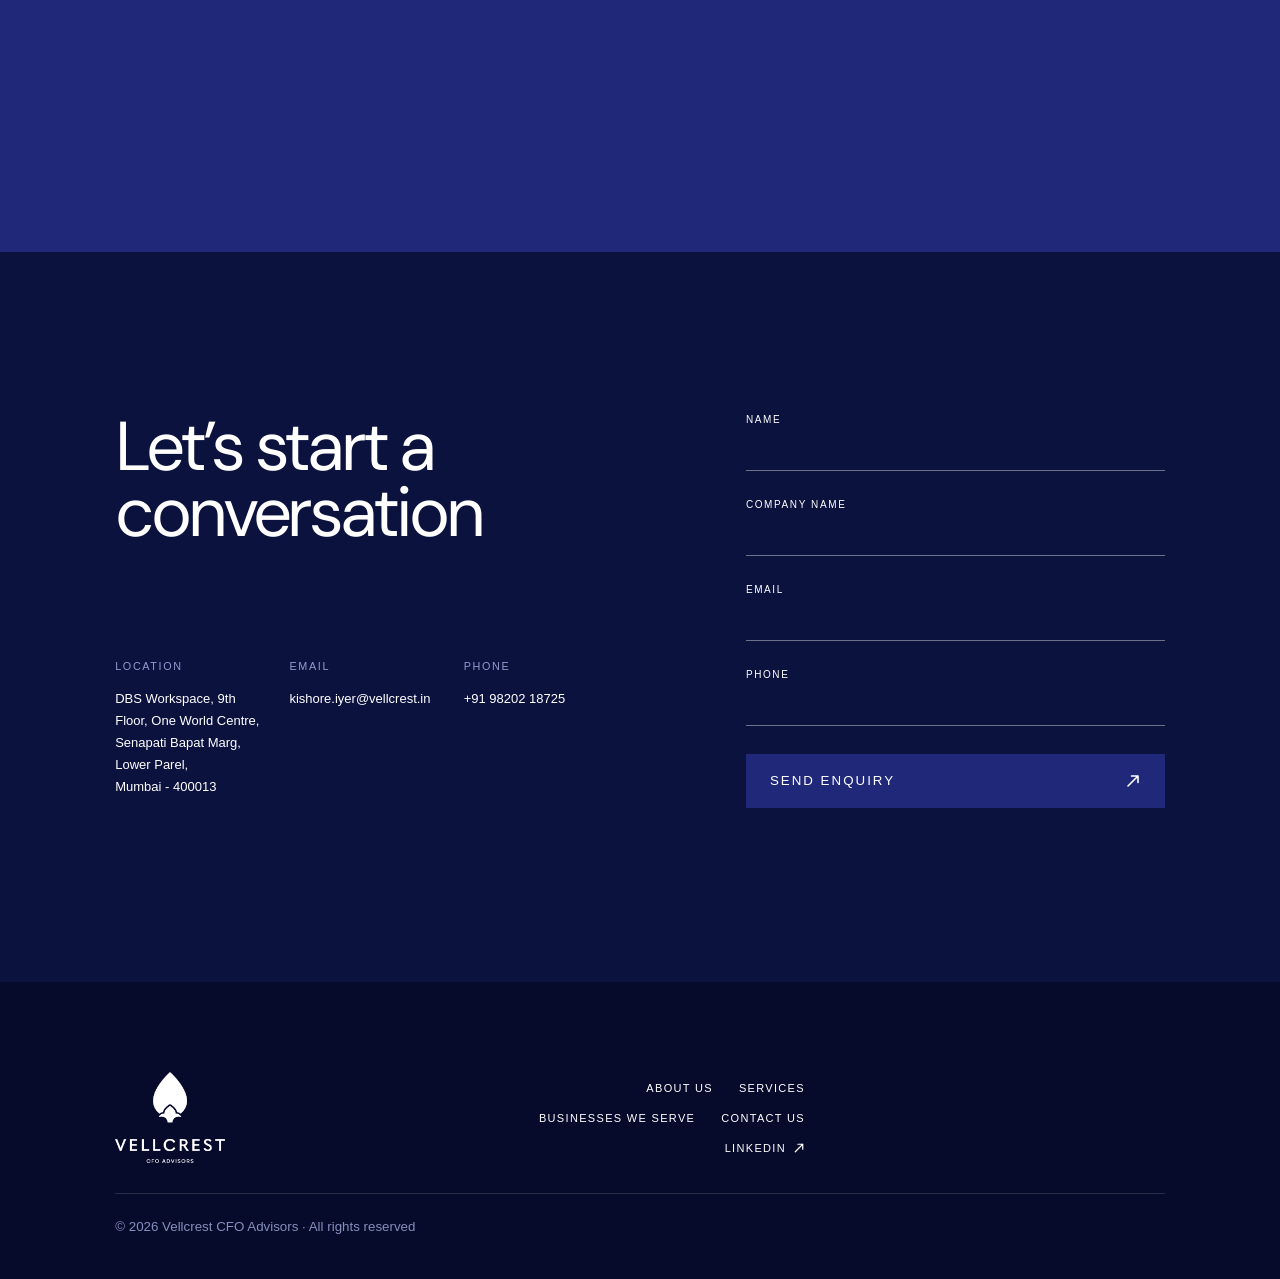
==== commit 145ac170: "Add files via upload" ====
--- a/index.html
+++ b/index.html
@@ -16,7 +16,7 @@
     <link rel="stylesheet" href="css/styles.css?v=20260812-2" />
     <link rel="stylesheet" href="css/expertise.css?v=20260812-2" />
     <link rel="stylesheet" href="css/client-revisions.css?v=20260814-maroon-family" />
-    <link rel="stylesheet" href="css/vellcrest.css?v=20260922-23" />
+    <link rel="stylesheet" href="css/vellcrest.css?v=20260922-24" />
   </head>
   <body>
     <header class="header">
@@ -53,8 +53,8 @@
           </a>
           <div class="exp">
             <p>Clarity built on experience</p>
-            <h1>Financial insight and strategic partner<br />for growing businesses</h1>
-            <a href="#services">Explore our expertise <span class="css-arrow" aria-hidden="true"></span></a>
+            <h1>Financial insight and strategic partner<br />for growing business</h1>
+            <a href="#services"><span class="link-label">Explore our expertise</span><span class="css-arrow" aria-hidden="true"></span></a>
           </div>
         </div>
       </section>
@@ -134,7 +134,7 @@
                   Senior financial leadership on demand—strategic oversight
                   without the cost of a full-time executive
                 </p>
-                <span class="card-link">Explore service <span class="css-arrow" aria-hidden="true"></span></span>
+                <span class="card-link"><span class="card-link-label">Explore service</span><span class="css-arrow" aria-hidden="true"></span></span>
               </div>
             </a>
             <article class="expertise-card">
@@ -203,7 +203,7 @@
                   Practical regulatory, statutory and taxation support for
                   growing organisations
                 </p>
-                <span class="card-link">Explore service <span class="css-arrow" aria-hidden="true"></span></span>
+                <span class="card-link"><span class="card-link-label">Explore service</span><span class="css-arrow" aria-hidden="true"></span></span>
               </div>
             </a>
             <article class="expertise-card service-list-card">
@@ -237,7 +237,7 @@
                   Comprehensive audit capabilities spanning regulatory and
                   technology domains
                 </p>
-                <span class="card-link">Explore service <span class="css-arrow" aria-hidden="true"></span></span>
+                <span class="card-link"><span class="card-link-label">Explore service</span><span class="css-arrow" aria-hidden="true"></span></span>
               </div>
             </a>
             <article class="expertise-card">
@@ -389,6 +389,6 @@
         reserved</small
       >
     </footer>
-    <script src="js/main.js?v=20260922-23" defer></script>
+    <script src="js/main.js?v=20260922-24" defer></script>
   </body>
 </html>
--- a/css/vellcrest.css
+++ b/css/vellcrest.css
@@ -63,7 +63,11 @@
   letter-spacing: -.055em;
   font-weight: 300;
 }
-.home-image-hero .exp a { color: #fff; }
+.home-image-hero .exp a { color: #fff; border-bottom: 0; padding-bottom: 0; align-items: center; }
+.home-image-hero .exp a .link-label {
+  padding-bottom: 10px;
+  border-bottom: 1px solid #ffffff80;
+}
 .home-image-hero .image-scroll-cue {
   opacity: 1;
   transform: translate(-50%, 0);
@@ -143,14 +147,19 @@
   align-items: center;
   gap: 24px;
   margin-top: 28px;
-  padding-bottom: 7px;
-  border-bottom: 1px solid currentColor;
+  padding-bottom: 0;
+  border-bottom: 0;
   color: inherit;
   font-size: 10px;
   letter-spacing: .15em;
   text-transform: uppercase;
 }
-.card-link span { font-size: 14px; }
+.card-link .card-link-label {
+  padding-bottom: 7px;
+  border-bottom: 1px solid currentColor;
+  font-size: inherit;
+}
+.card-link .css-arrow { font-size: 0 !important; }
 .service-card-link { cursor: pointer; }
 .service-card-link:focus-visible { outline: 3px solid var(--soft-blue); outline-offset: 4px; }
 .expertise-group.compact .service-list-card {
@@ -270,6 +279,16 @@
 .footer { background: #070b2b; }
 .footer > p { color: #adb5dc; }
 .footer small { color: #858fbd; }
+.footer > nav a {
+  display: inline-flex;
+  align-items: center;
+  gap: 7px;
+}
+.footer .text-arrow {
+  width: 12px;
+  height: 12px;
+  vertical-align: middle;
+}
 
 .about-page,
 .people-section { background: #fff; color: var(--ink); }
@@ -358,8 +377,7 @@
 /* Single-shape vector arrows: no font glyphs, emoji substitution or coloured
    mobile-browser boxes. The mask inherits the surrounding text colour. */
 .css-arrow,
-.css-arrow-down,
-.css-icon-arrow {
+.css-arrow-down {
   display: inline-block;
   flex: 0 0 auto;
   background-color: currentColor !important;
@@ -389,13 +407,21 @@
   -webkit-mask-image: url("data:image/svg+xml,%3Csvg xmlns='http://www.w3.org/2000/svg' viewBox='0 0 14 18'%3E%3Cpath d='M7 1.5V16M2.5 11.5L7 16L11.5 11.5' fill='none' stroke='black' stroke-width='1.5' stroke-linecap='round' stroke-linejoin='round'/%3E%3C/svg%3E");
   mask-image: url("data:image/svg+xml,%3Csvg xmlns='http://www.w3.org/2000/svg' viewBox='0 0 14 18'%3E%3Cpath d='M7 1.5V16M2.5 11.5L7 16L11.5 11.5' fill='none' stroke='black' stroke-width='1.5' stroke-linecap='round' stroke-linejoin='round'/%3E%3C/svg%3E");
 }
-.industry-list span i.css-icon-arrow {
+.exp a .css-arrow,
+.card-link .css-arrow,
+.contact-section button .css-arrow,
+.about-cta a .css-arrow,
+.service-cta a .css-arrow,
+.footer .text-arrow {
+  background-color: currentColor !important;
+}
+.css-icon-arrow {
   position: relative;
   background: transparent !important;
   -webkit-mask-image: none;
   mask-image: none;
 }
-.industry-list span i.css-icon-arrow::before {
+.css-icon-arrow::before {
   content: "";
   position: absolute;
   inset: 0;
@@ -427,12 +453,22 @@
     background-position: center center;
     background-size: cover;
   }
-  .home-image-hero .exp { bottom: 9vh; }
+  .home-image-hero .exp { bottom: 13vh; }
   .home-image-hero .exp h1 { font-size: clamp(36px, 10.5vw, 49px) !important; line-height: 1; }
 
   .statement-reveal .frame.statement {
-    padding: 154px 24px 64px;
+    height: 100svh;
+    min-height: 0;
+    padding: 132px 24px 32px;
     align-items: flex-start;
+    overflow: hidden;
+    box-sizing: border-box;
+  }
+  .statement-reveal .statement-grid {
+    height: 100%;
+    min-height: 0;
+    grid-template-rows: auto minmax(180px, 1fr);
+    gap: 24px;
   }
   .statement h2,
   .service-intro h2,
@@ -445,7 +481,7 @@
   }
   .statement h2 { margin-top: 0 !important; }
   .statement-copy > p { margin-top: 28px; font-size: 14px; line-height: 1.65; }
-  .advisory-slideshow { min-height: 320px; margin-top: 34px; }
+  .advisory-slideshow { min-height: 0; height: 100%; margin-top: 0; }
 
   .service-intro {
     padding: 150px 24px 92px !important;
@@ -496,4 +532,12 @@
   .footer .text-arrow { color: #fff !important; }
   .about-cta a span { color: var(--vellcrest) !important; }
   .delivery-grid article > p { min-height: 0; }
-}
+
+  .image-scroll-cue {
+    left: auto !important;
+    right: 24px;
+    bottom: 24px !important;
+    transform: none !important;
+  }
+  .image-scroll-cue > span { display: none; }
+}
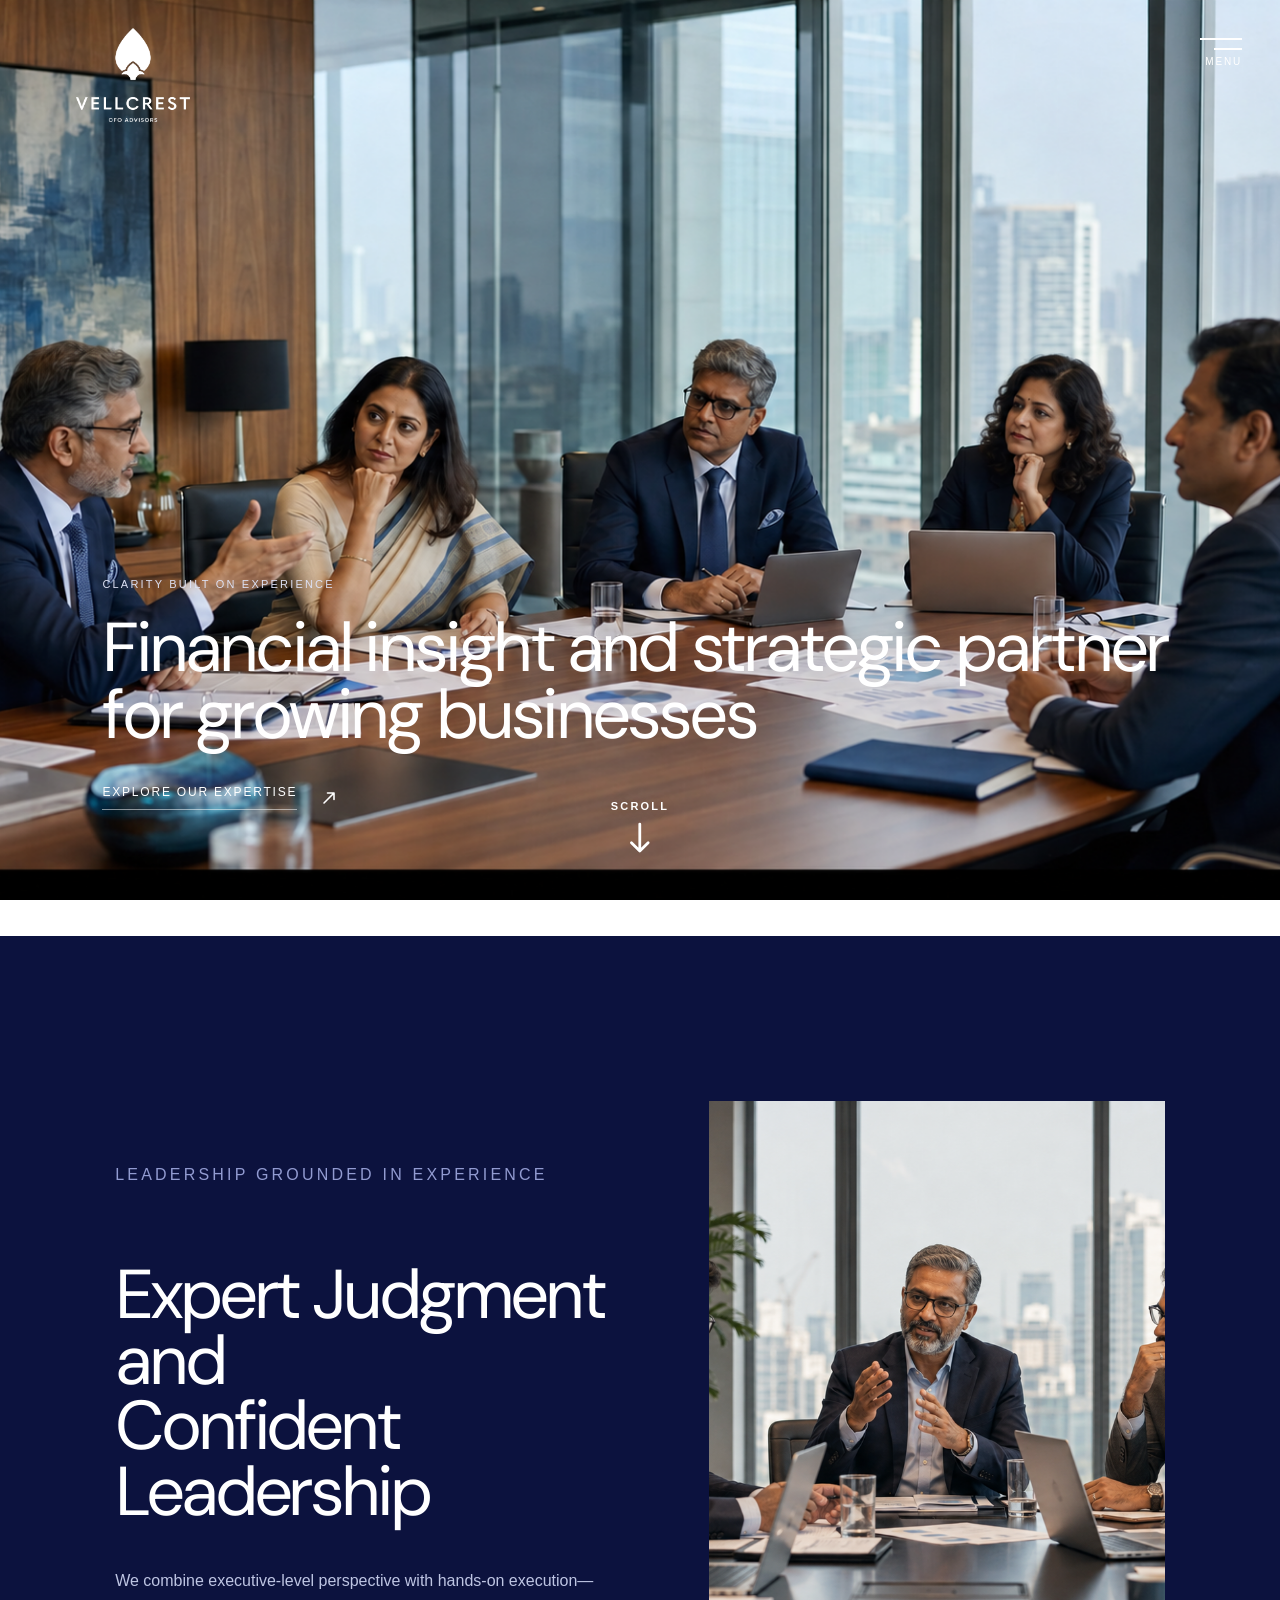
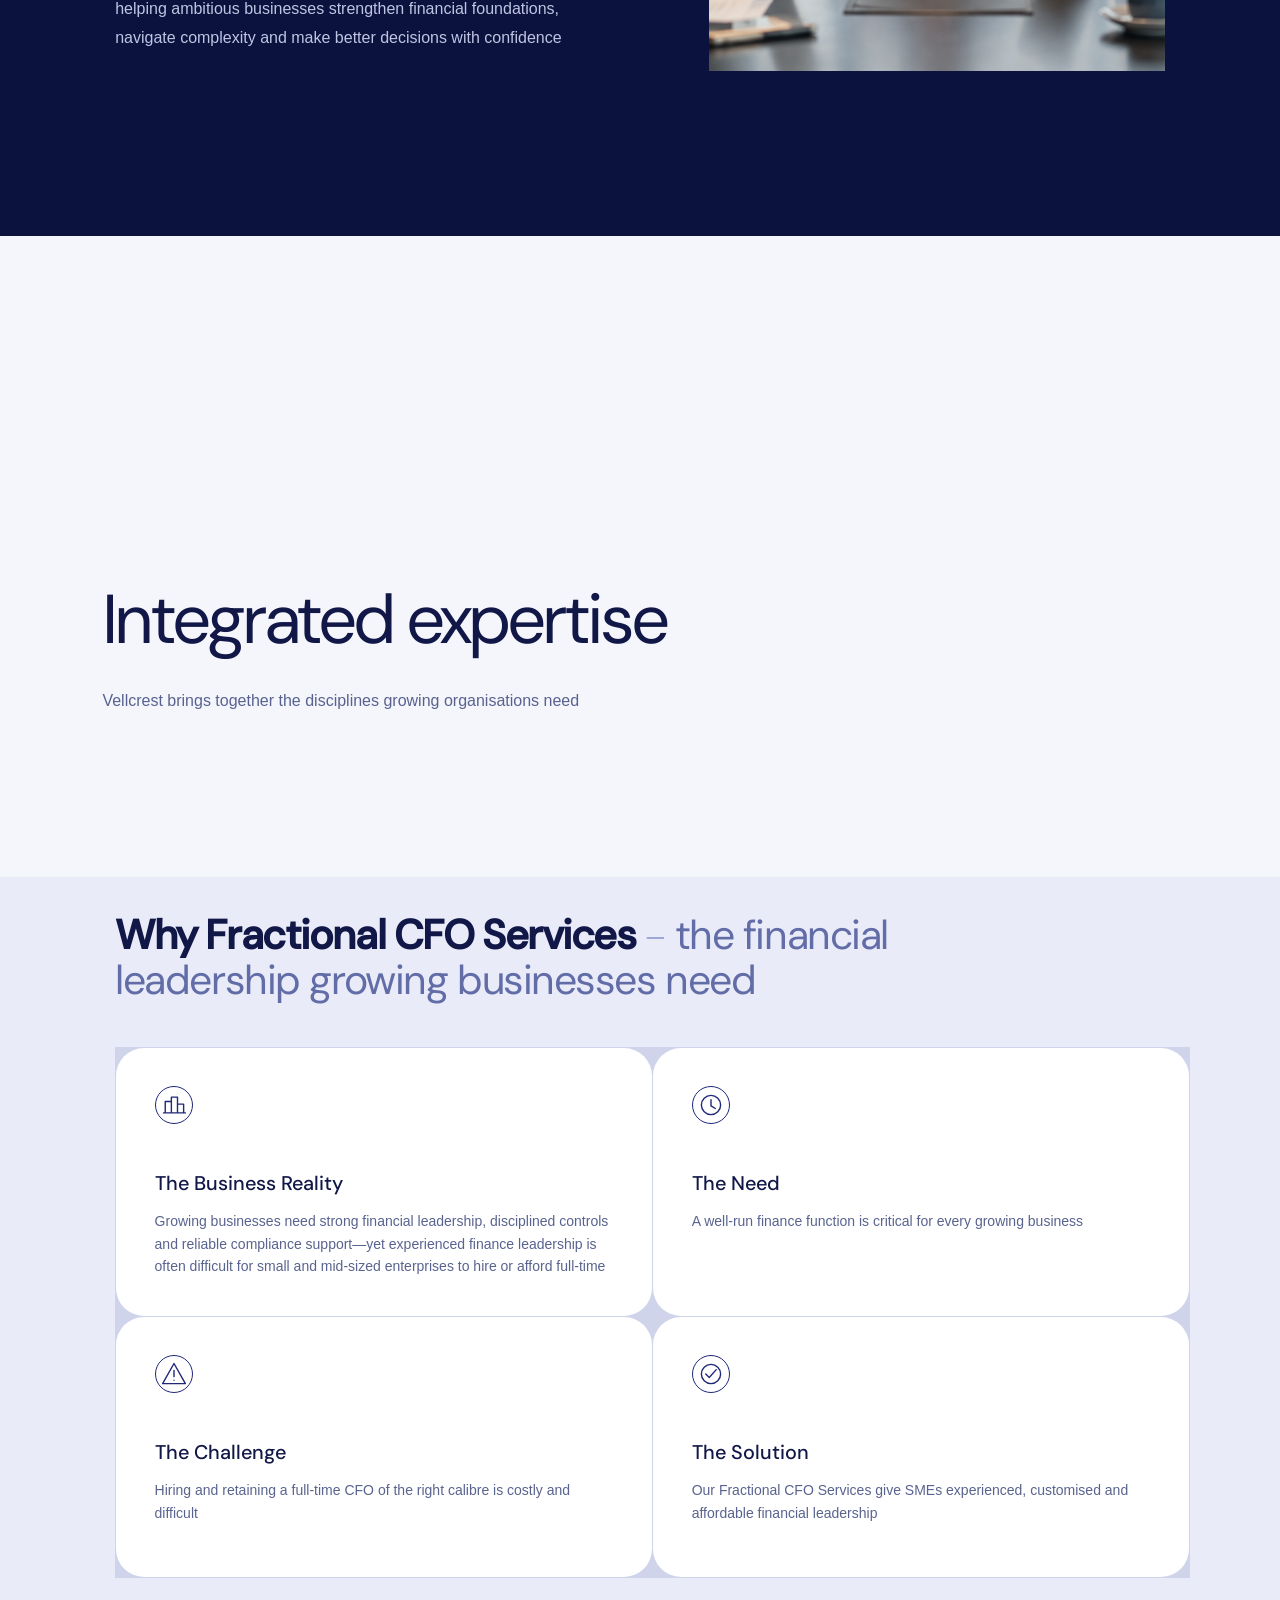
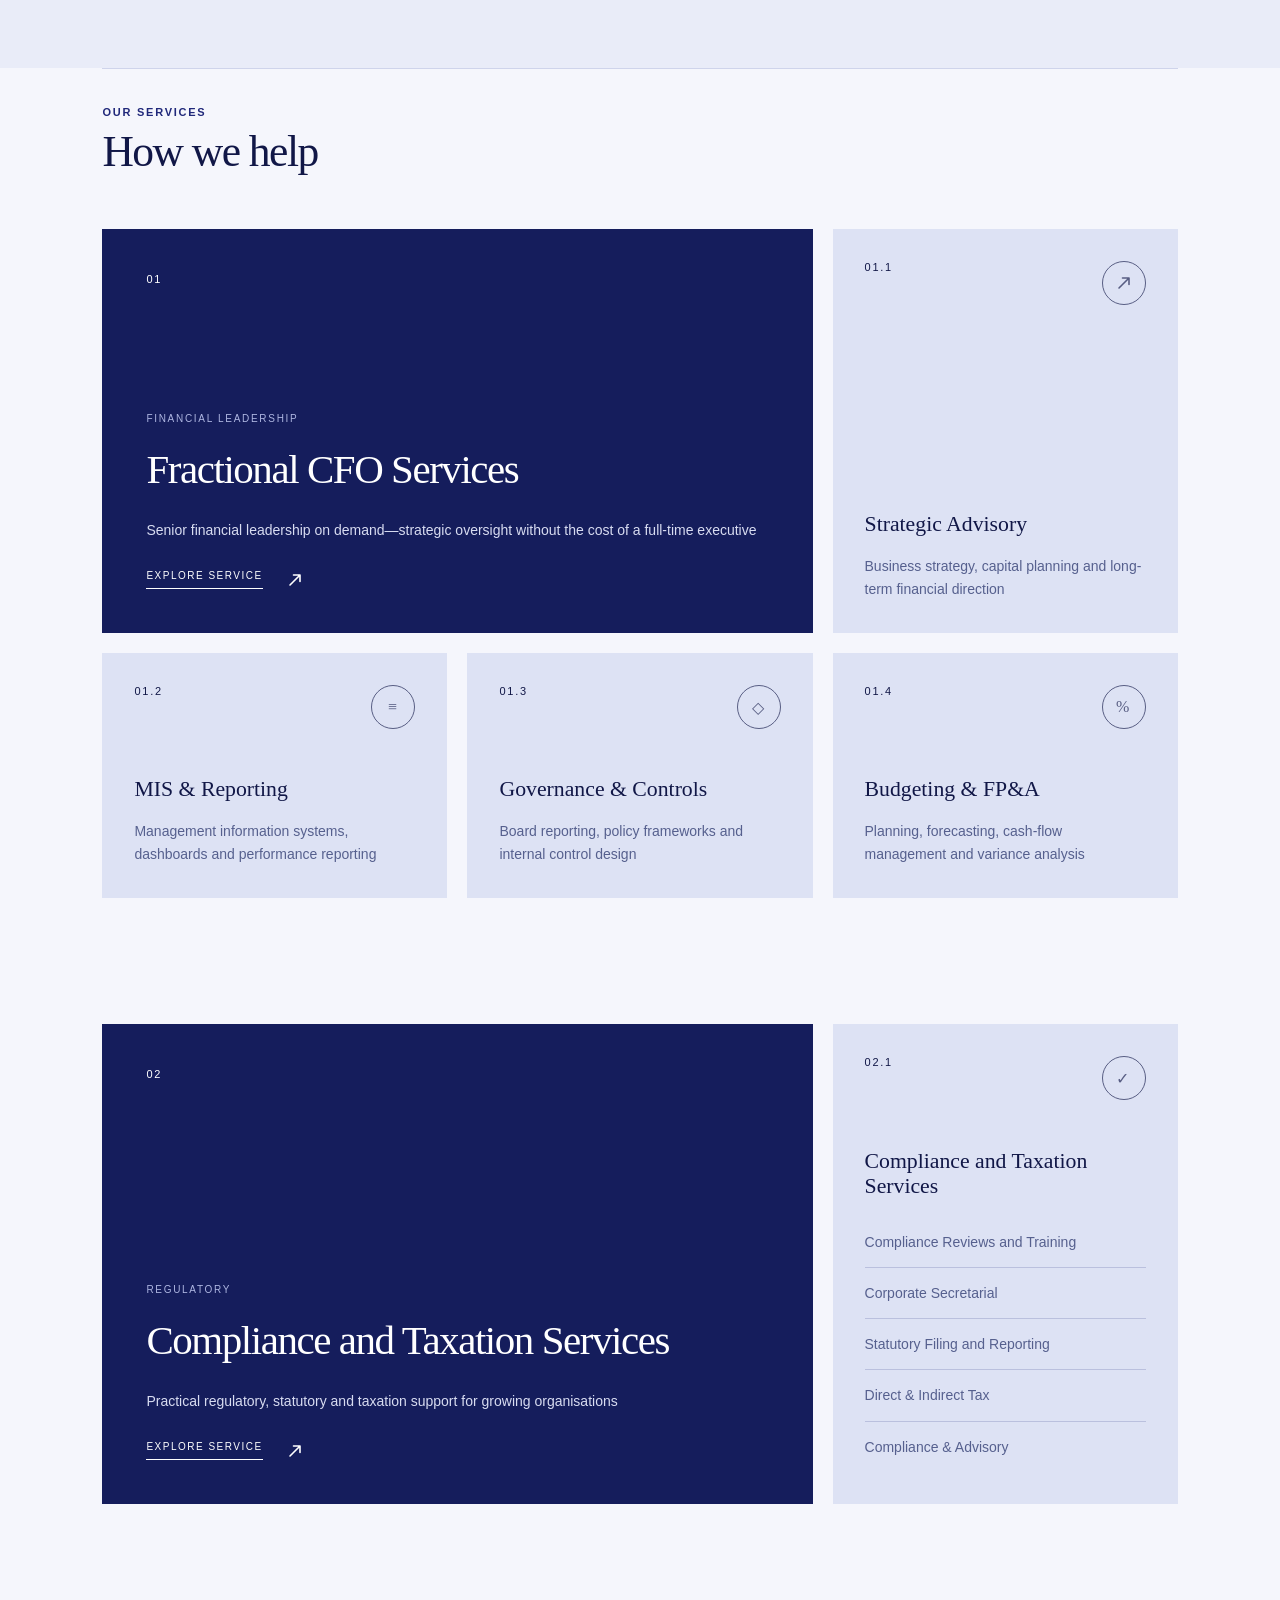
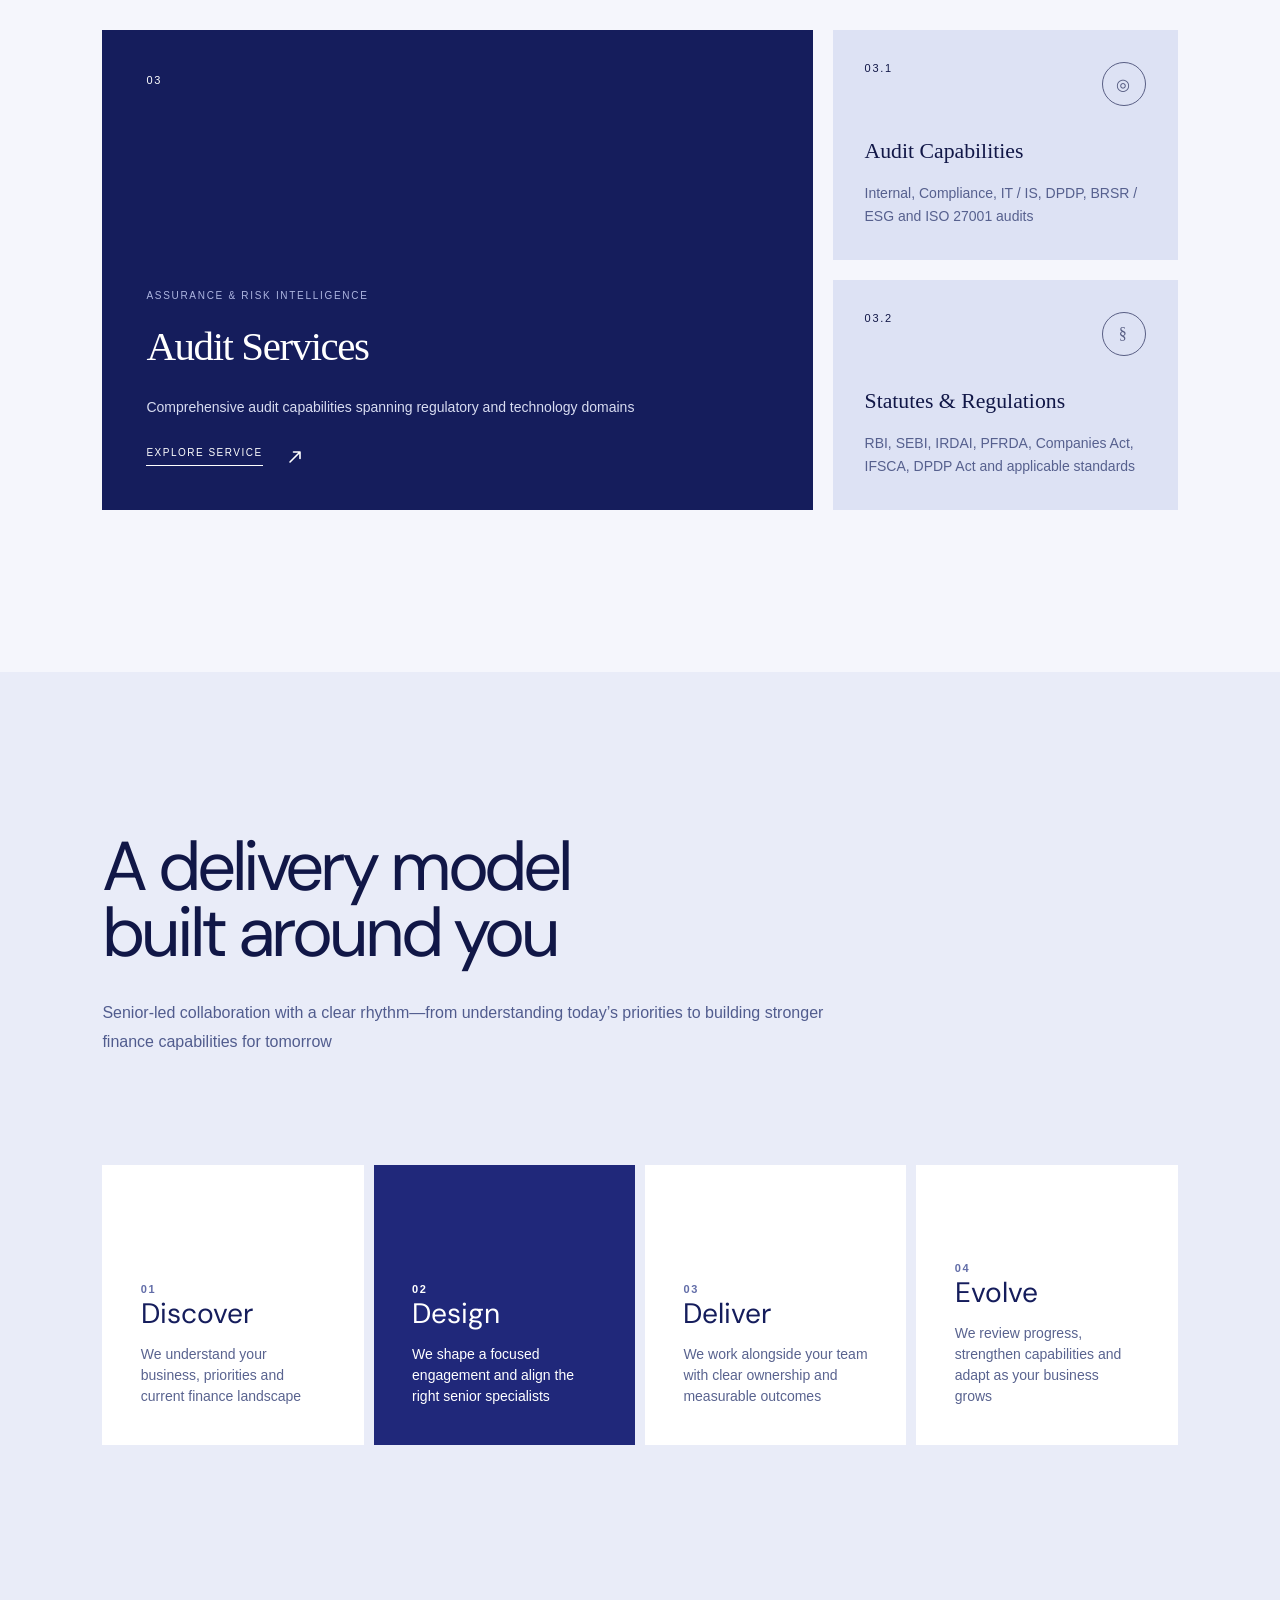
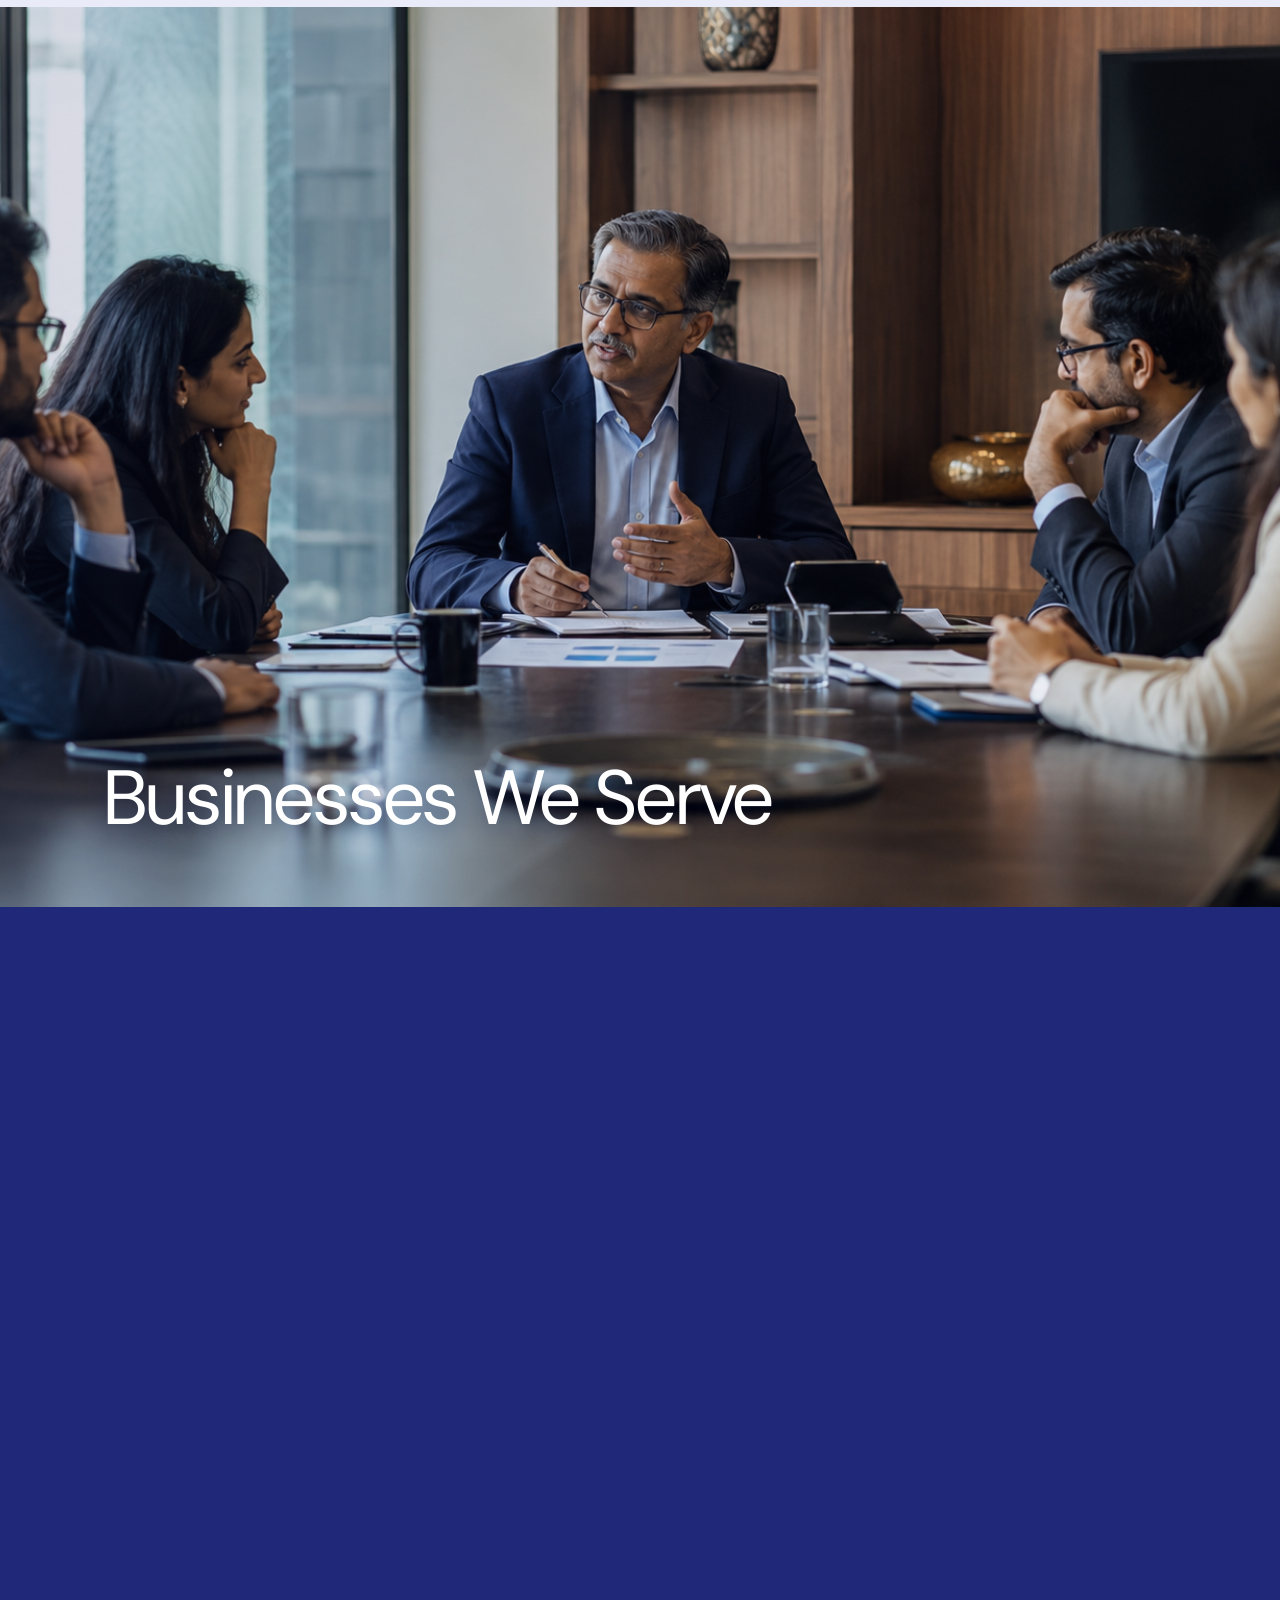
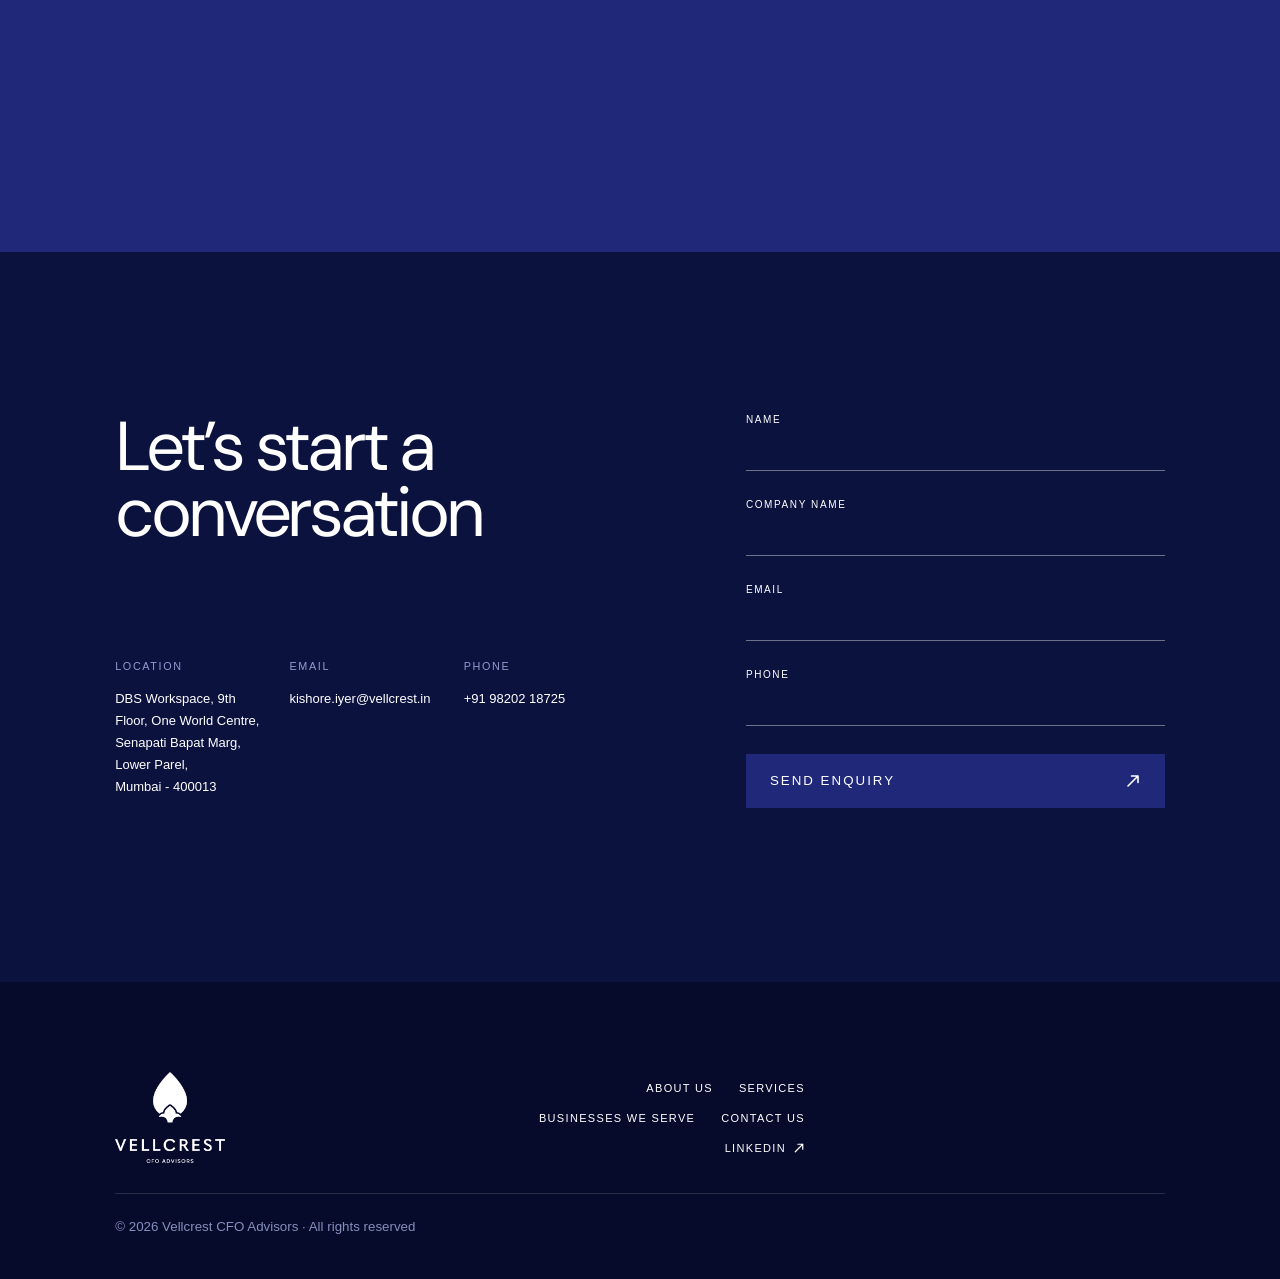
==== commit e9ade5a4: "Add files via upload" ====
--- a/index.html
+++ b/index.html
@@ -53,7 +53,7 @@
           </a>
           <div class="exp">
             <p>Clarity built on experience</p>
-            <h1>Financial insight and strategic partner<br />for growing business</h1>
+            <h1>Financial insight and strategic partner<br />for growing businesses</h1>
             <a href="#services"><span class="link-label">Explore our expertise</span><span class="css-arrow" aria-hidden="true"></span></a>
           </div>
         </div>
@@ -389,6 +389,6 @@
         reserved</small
       >
     </footer>
-    <script src="js/main.js?v=20260922-24" defer></script>
+    <script src="js/main.js?v=20260922-25" defer></script>
   </body>
 </html>
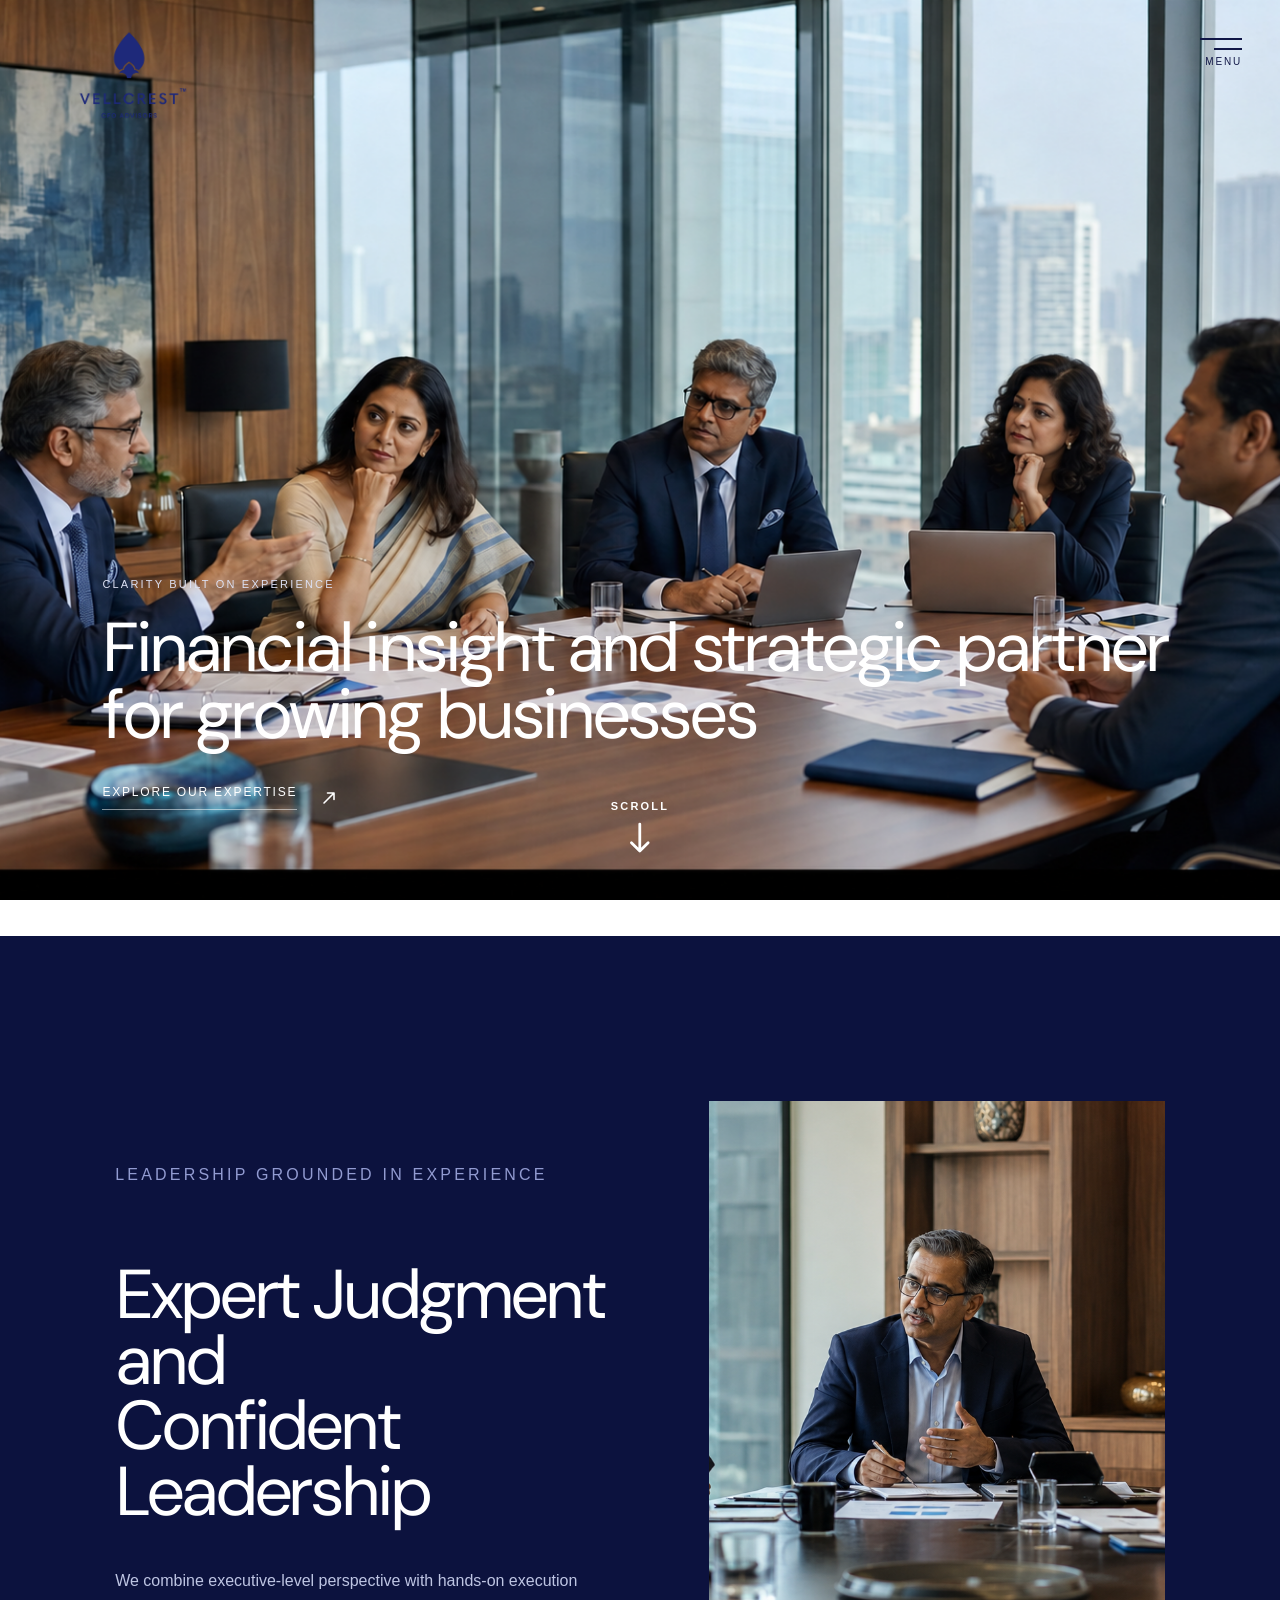
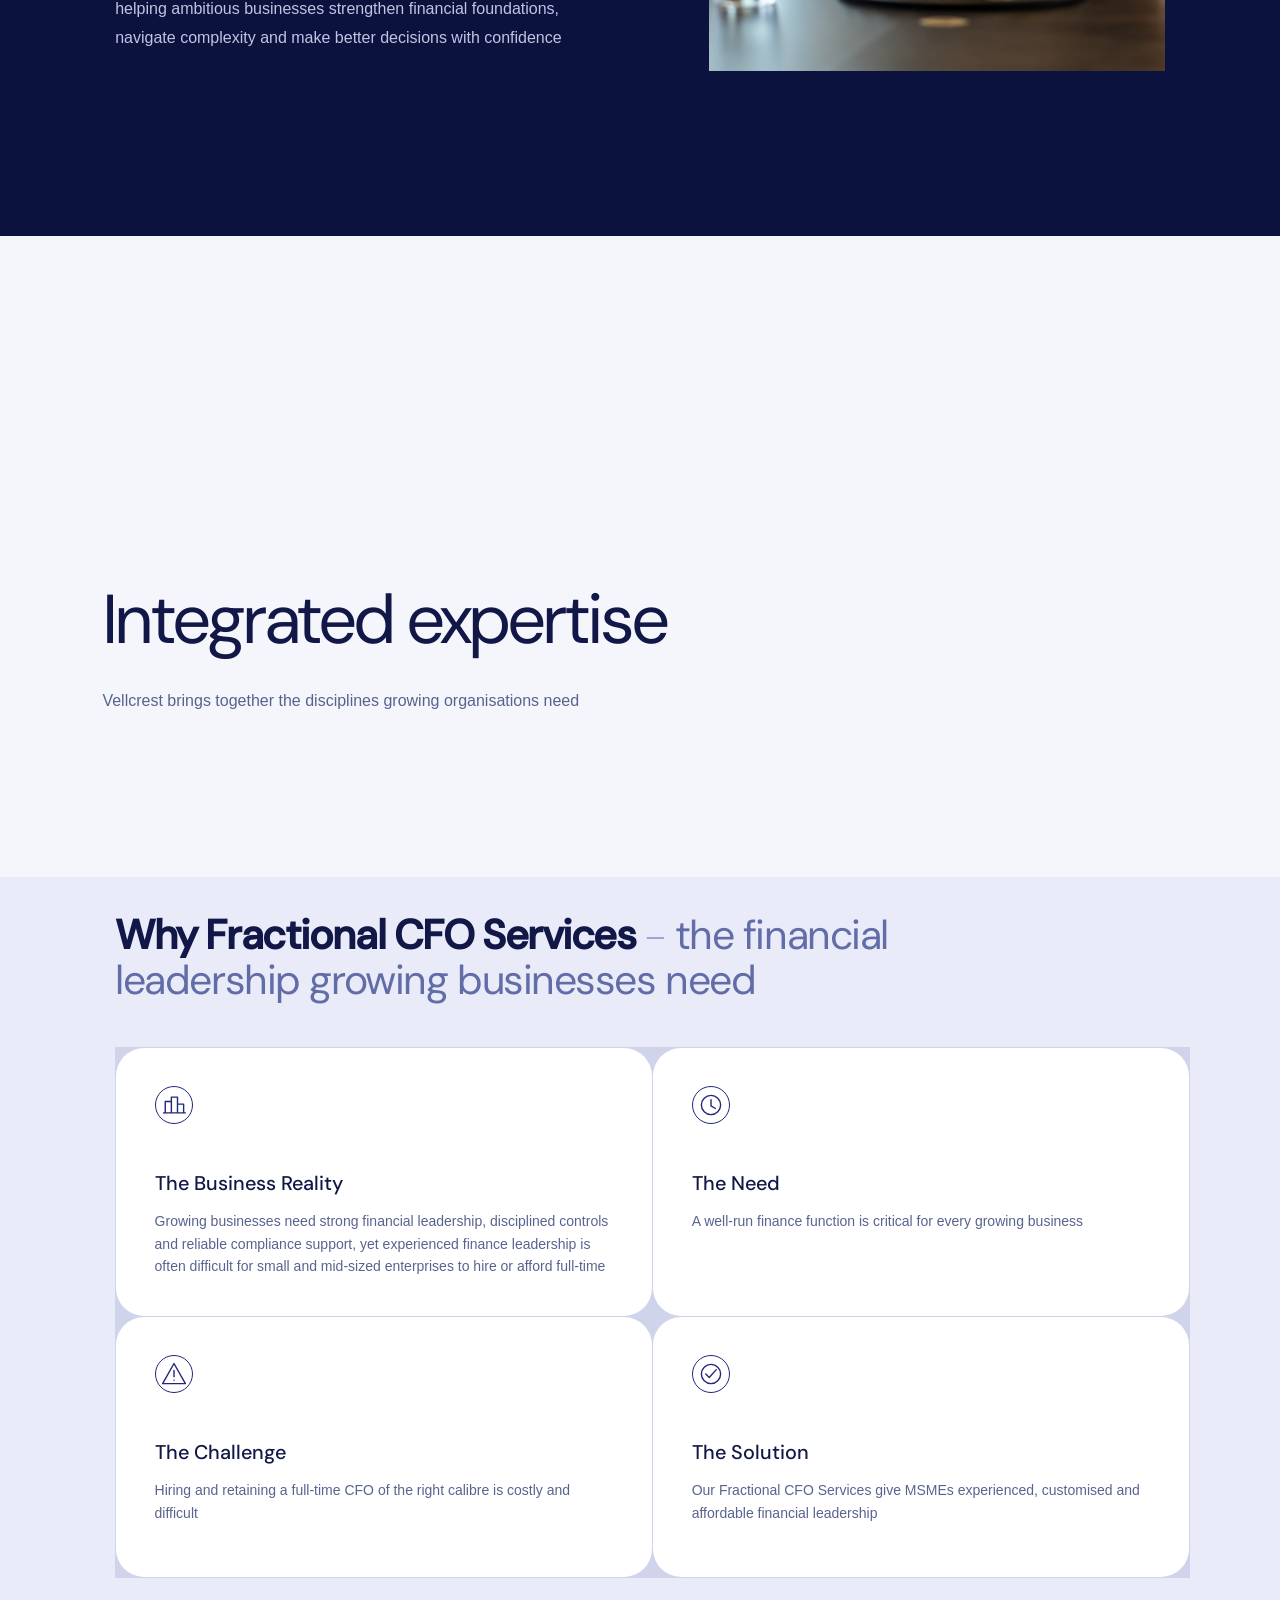
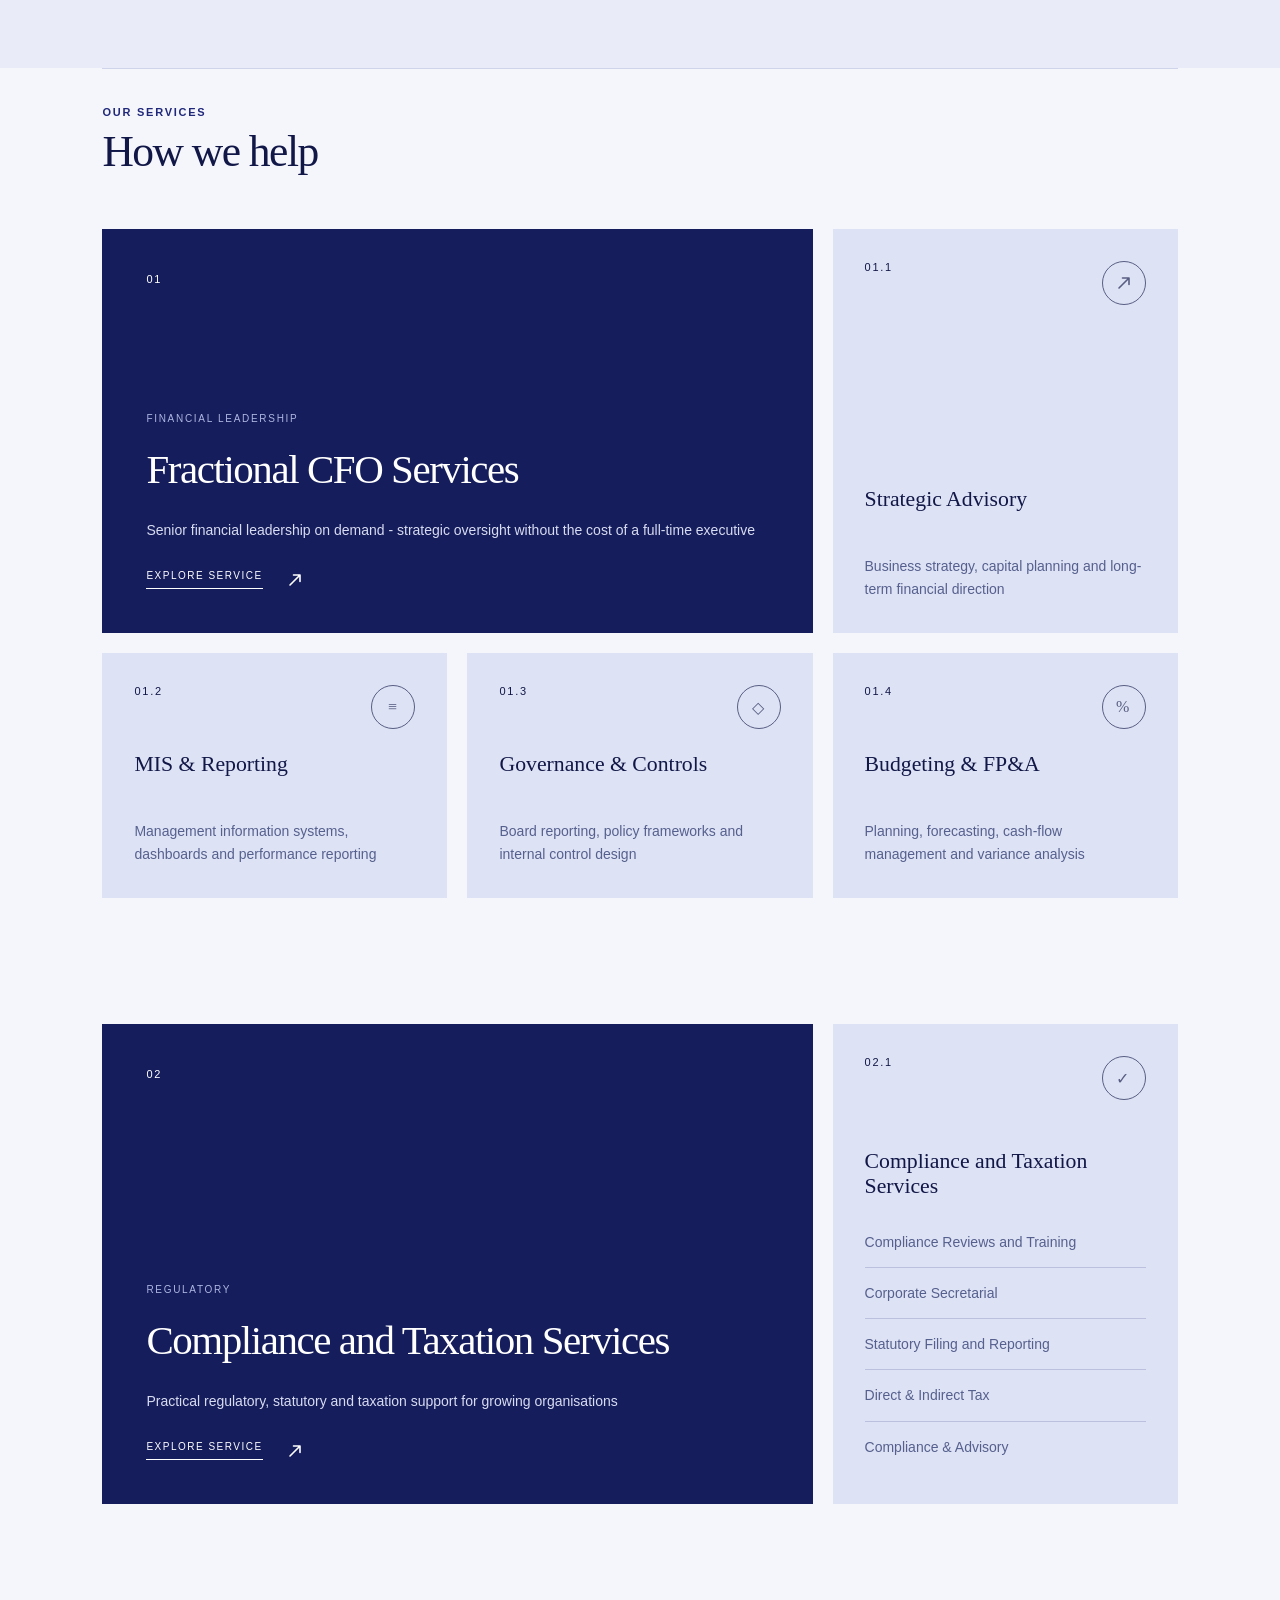
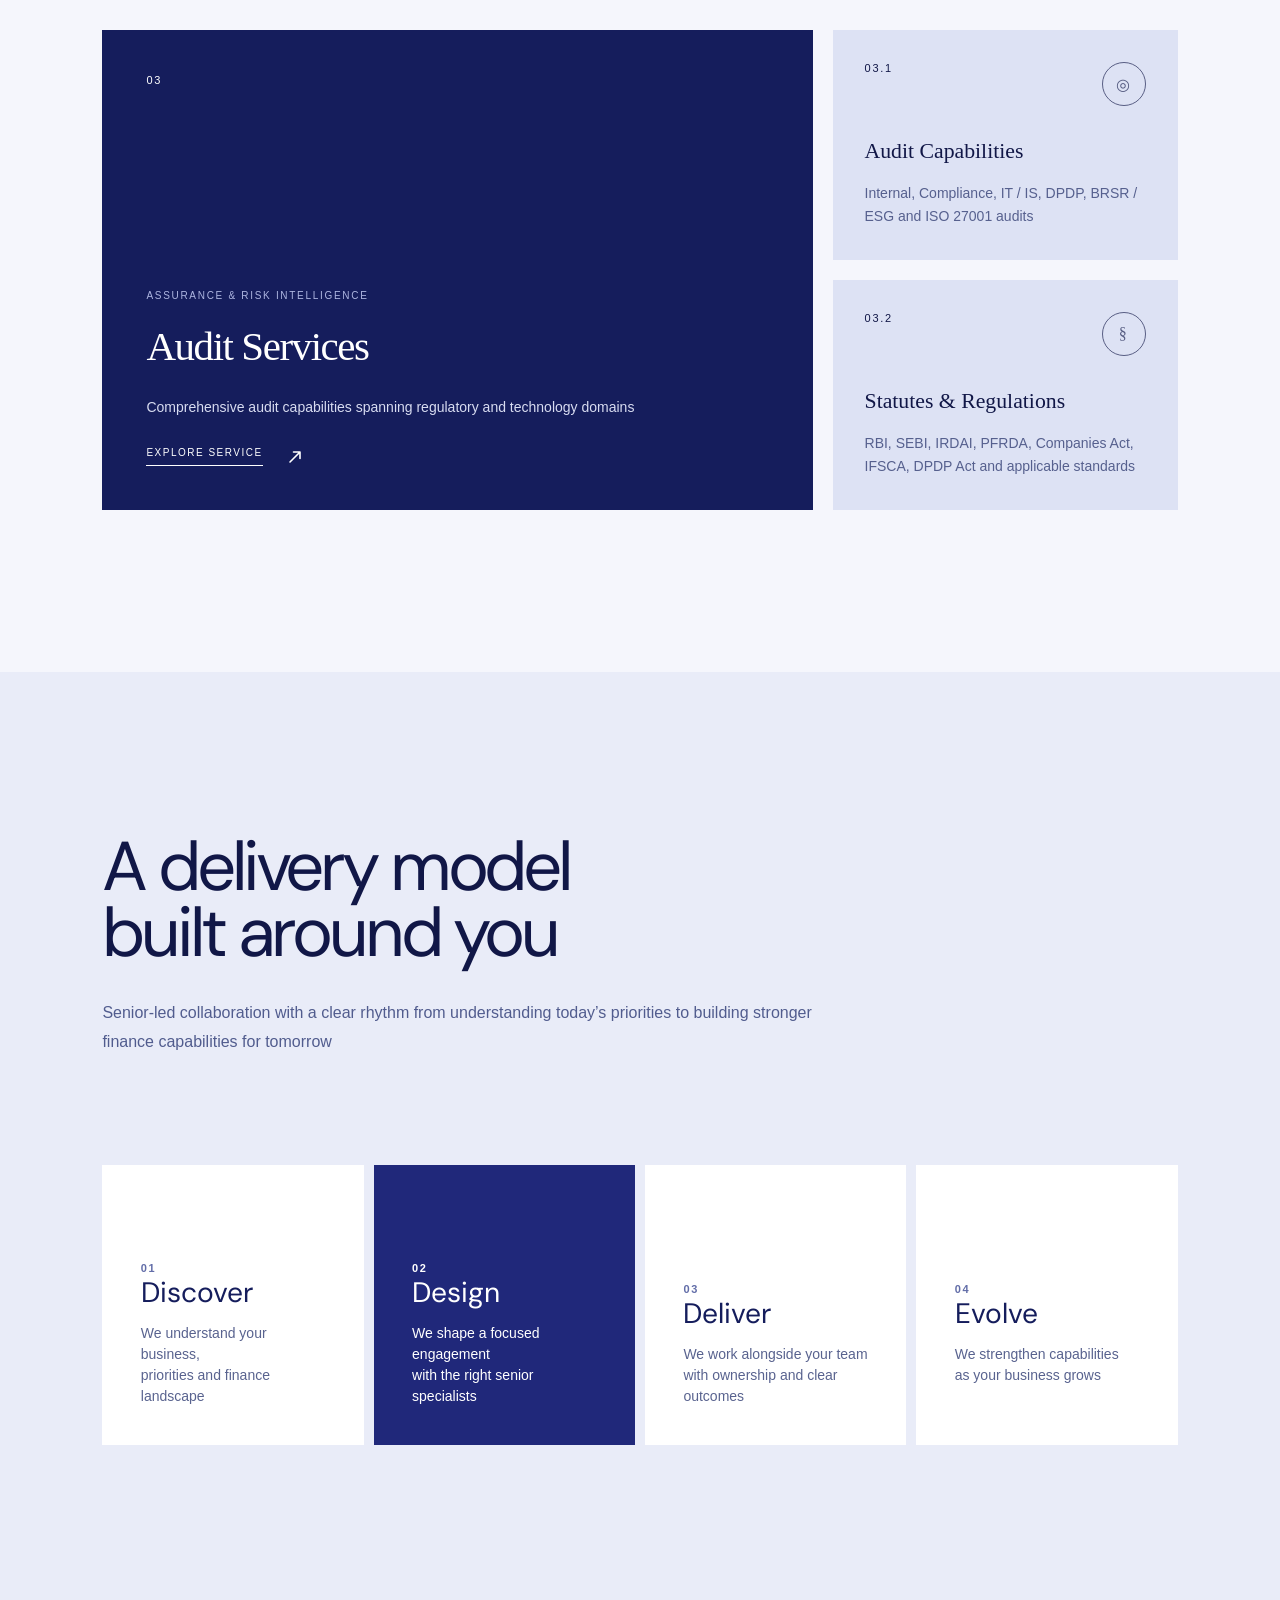
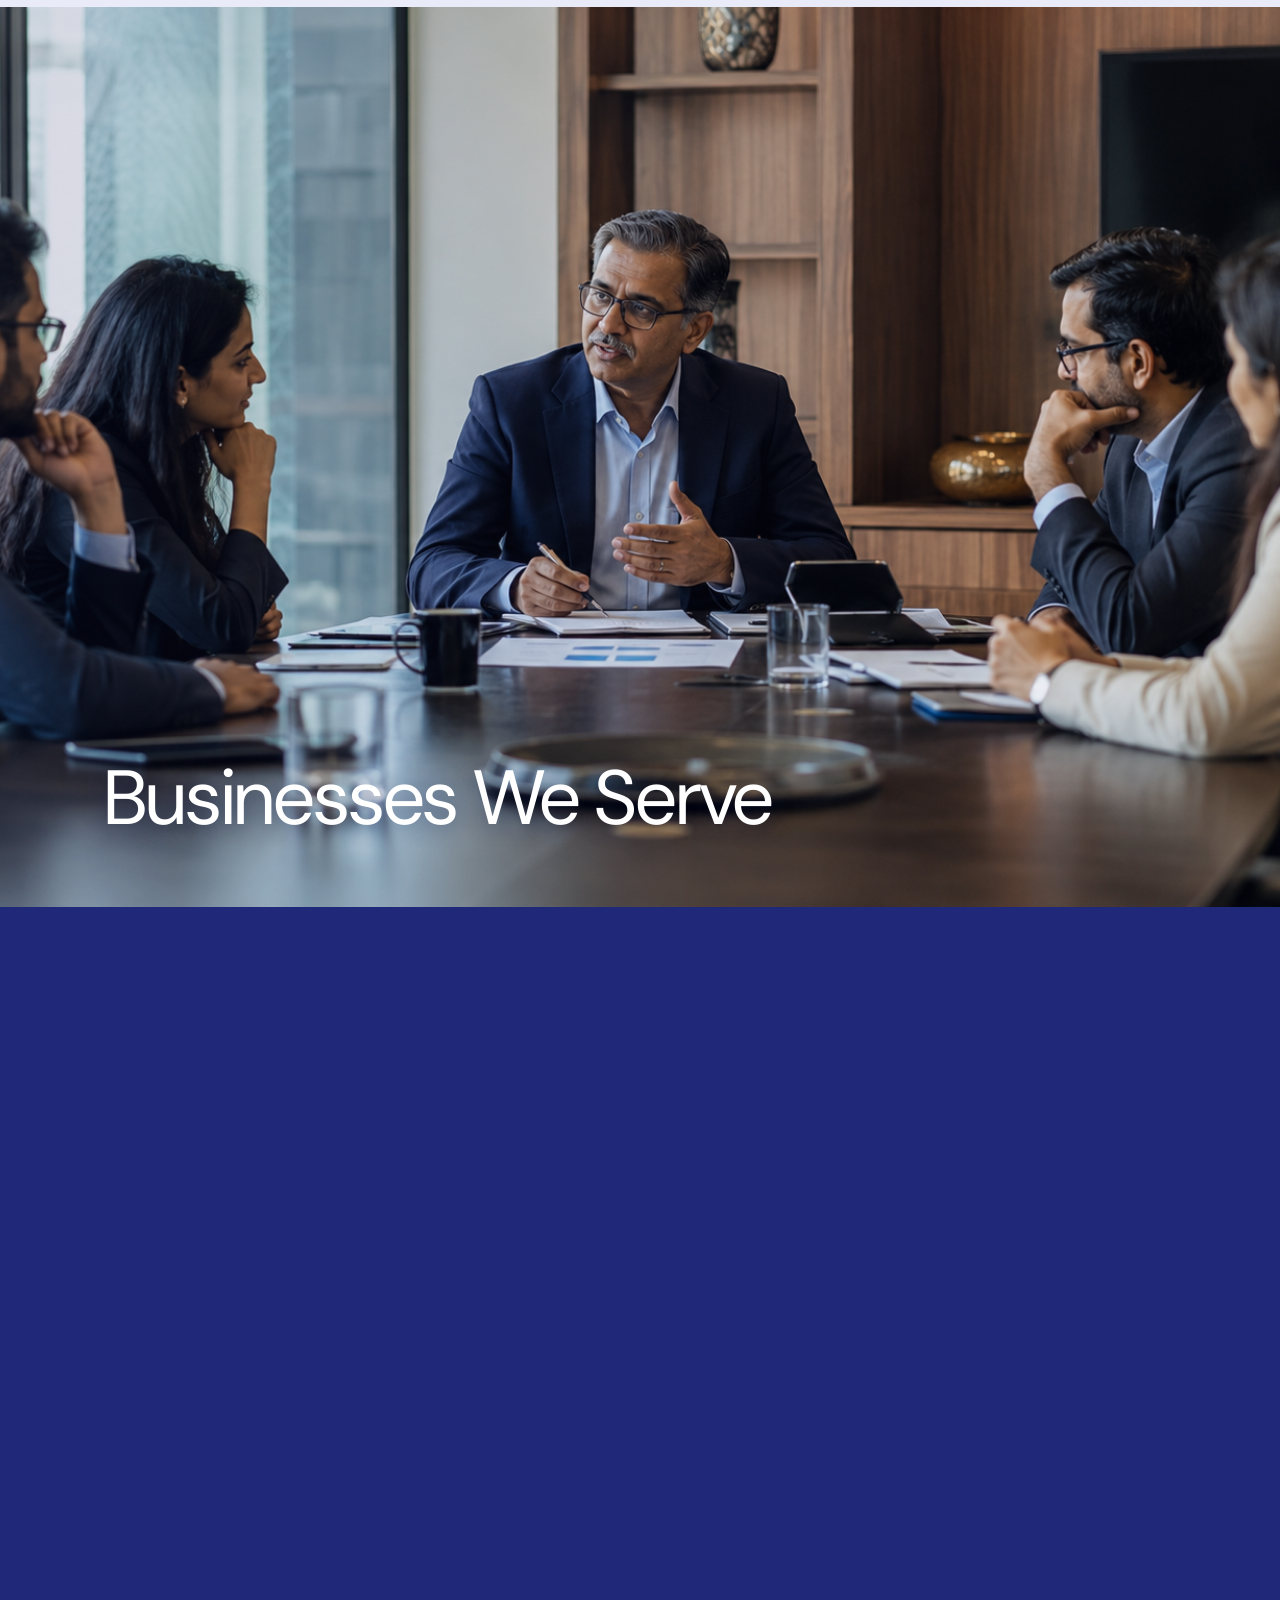
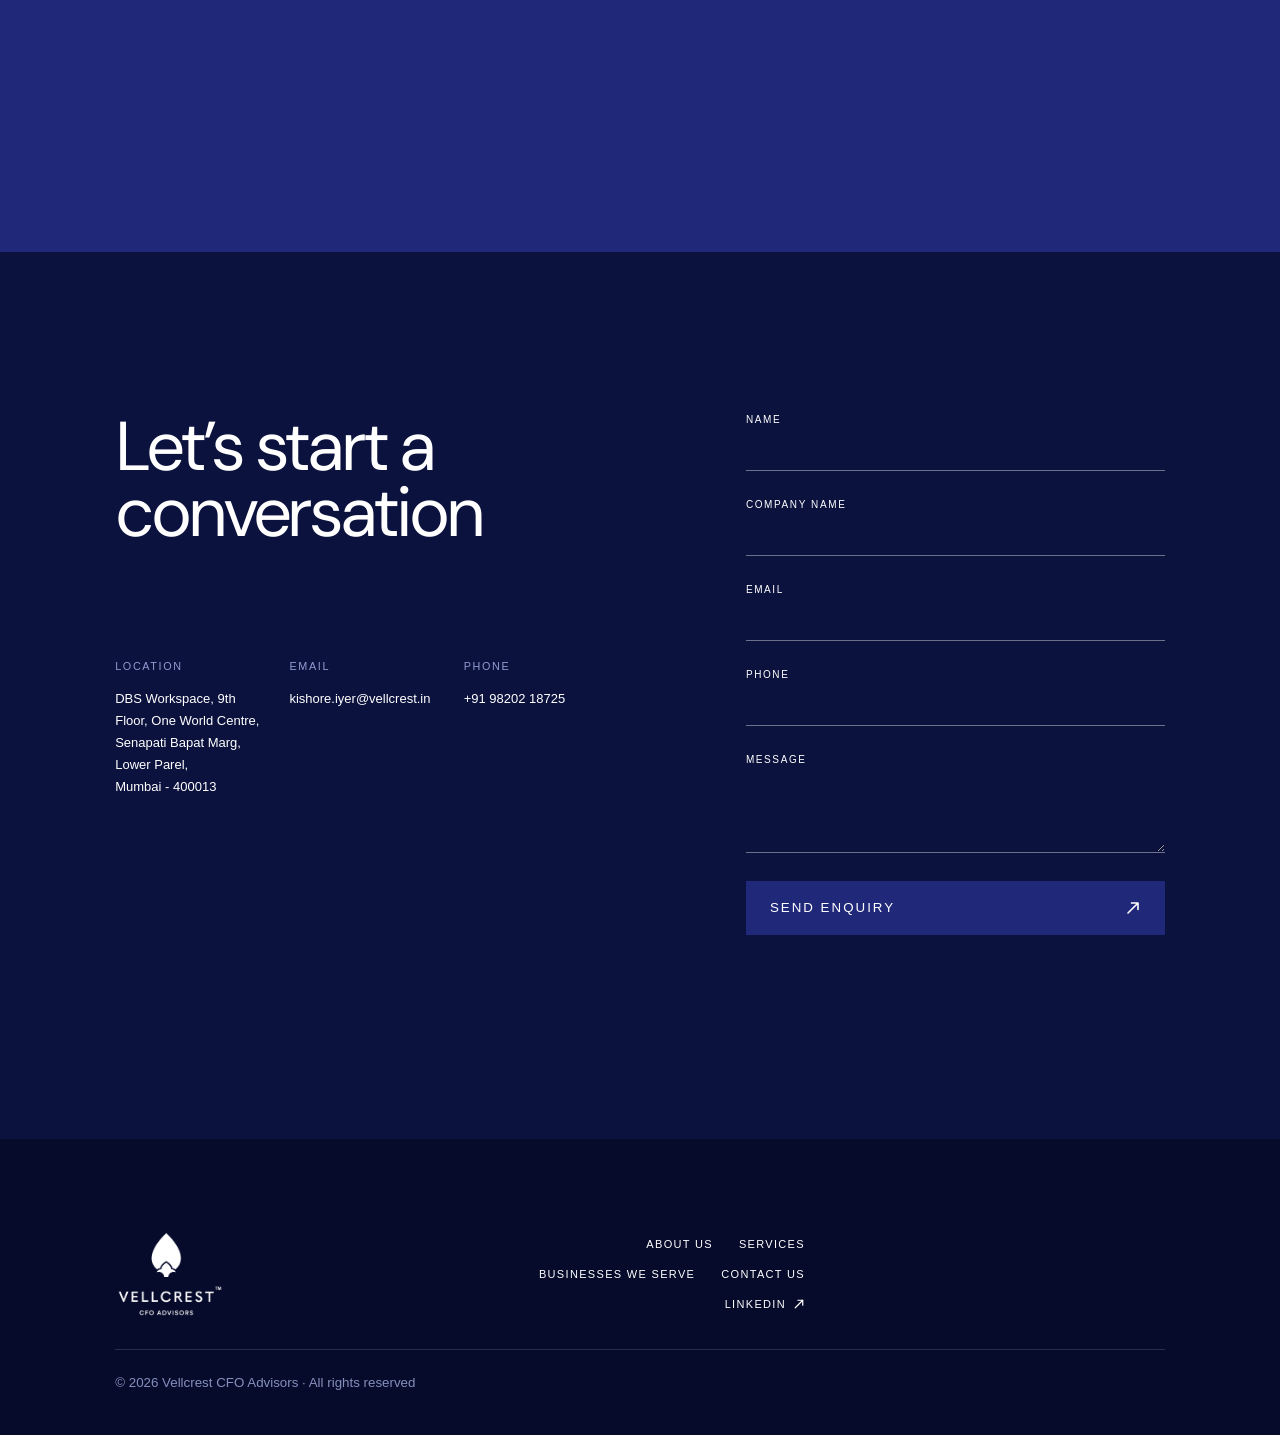
==== commit ec914522: "Add files via upload" ====
--- a/index.html
+++ b/index.html
@@ -12,16 +12,19 @@
       content="Vellcrest CFO Advisors — strategic finance, governance, risk, compliance and advisory services."
     />
     <title>Vellcrest CFO Advisors</title>
+    <link rel="icon" type="image/png" sizes="32x32" href="assets/images/vellcrest-favicon-32.png" />
+    <link rel="icon" type="image/png" sizes="192x192" href="assets/images/vellcrest-favicon-192.png" />
+    <link rel="shortcut icon" href="assets/images/favicon.ico" />
     <script>document.documentElement.classList.add("js");if(location.hash)document.documentElement.classList.add("initial-anchor");</script>
     <link rel="stylesheet" href="css/styles.css?v=20260812-2" />
     <link rel="stylesheet" href="css/expertise.css?v=20260812-2" />
     <link rel="stylesheet" href="css/client-revisions.css?v=20260814-maroon-family" />
-    <link rel="stylesheet" href="css/vellcrest.css?v=20260922-24" />
+    <link rel="stylesheet" href="css/vellcrest.css?v=20261007-navigation-final" />
   </head>
   <body>
     <header class="header">
       <a class="brand" href="#home" aria-label="Vellcrest CFO Advisors home"
-        ><img src="assets/images/vellcrest-logo-primary.png" alt="Vellcrest CFO Advisors" /></a
+        ><img src="assets/images/vellcrest-logo-tm.png?v=20261007-tm-final" alt="Vellcrest CFO Advisors" /></a
       ><button
         class="menu-btn"
         aria-label="Open navigation"
@@ -41,7 +44,7 @@
         ><a href="#contact">Contact Us</a>
       </nav>
       <div class="nav-foot">
-        <a class="linkedin-link" href="#" aria-label="Vellcrest on LinkedIn"><svg viewBox="0 0 24 24" aria-hidden="true"><path d="M5.2 7.5H1.6V22h3.6V7.5ZM3.4 1.8a2.1 2.1 0 1 0 0 4.2 2.1 2.1 0 0 0 0-4.2ZM22.4 13.7c0-4.4-2.3-6.5-5.4-6.5-2.5 0-3.6 1.4-4.2 2.3v-2H9.2V22h3.6v-7.2c0-1.9.4-3.8 2.8-3.8s2.4 2.2 2.4 3.9V22h3.6l.8-8.3Z"/></svg></a>
+        <a class="linkedin-link" data-linkedin href="#" aria-label="Vellcrest on LinkedIn"><svg viewBox="0 0 24 24" aria-hidden="true"><path d="M5.2 7.5H1.6V22h3.6V7.5ZM3.4 1.8a2.1 2.1 0 1 0 0 4.2 2.1 2.1 0 0 0 0-4.2ZM22.4 13.7c0-4.4-2.3-6.5-5.4-6.5-2.5 0-3.6 1.4-4.2 2.3v-2H9.2V22h3.6v-7.2c0-1.9.4-3.8 2.8-3.8s2.4 2.2 2.4 3.9V22h3.6l.8-8.3Z"/></svg></a>
       </div>
     </div>
     <main>
@@ -64,7 +67,7 @@
             <div class="statement-copy">
               <p class="statement-kicker">Leadership grounded in experience</p>
               <h2>Expert Judgment and<br />Confident Leadership</h2>
-              <p>We combine executive-level perspective with hands-on execution—helping ambitious businesses strengthen financial foundations, navigate complexity and make better decisions with confidence</p>
+              <p>We combine executive-level perspective with hands-on execution helping ambitious businesses strengthen financial foundations, navigate complexity and make better decisions with confidence</p>
             </div>
             <div class="advisory-slideshow" aria-label="Vellcrest advisory environments">
               <img class="active" src="assets/images/rafaga-boardroom-india.png" alt="Indian finance leaders in a boardroom meeting" />
@@ -95,7 +98,7 @@
             <article>
               <span class="reason-icon" aria-hidden="true"><svg viewBox="0 0 32 32"><path d="M6 25V12h7v13M13 25V7h7v18M20 25V15h7v10M4 25h25"/></svg></span>
               <h3>The Business Reality</h3>
-              <p>Growing businesses need strong financial leadership, disciplined controls and reliable compliance support—yet experienced finance leadership is often difficult for small and mid-sized enterprises to hire or afford full-time</p>
+              <p>Growing businesses need strong financial leadership, disciplined controls and reliable compliance support, yet experienced finance leadership is often difficult for small and mid-sized enterprises to hire or afford full-time</p>
             </article>
             <article>
               <span class="reason-icon" aria-hidden="true"><svg viewBox="0 0 32 32"><path d="M16 27a11 11 0 1 0 0-22 11 11 0 0 0 0 22Z"/><path d="M16 10v7l5 3"/></svg></span>
@@ -110,7 +113,7 @@
             <article>
               <span class="reason-icon" aria-hidden="true"><svg viewBox="0 0 32 32"><path d="M16 27a11 11 0 1 0 0-22 11 11 0 0 0 0 22Z"/><path d="m10 16 4 4 8-9"/></svg></span>
               <h3>The Solution</h3>
-              <p>Our Fractional CFO Services give SMEs experienced, customised and affordable financial leadership</p>
+              <p>Our Fractional CFO Services give MSMEs experienced, customised and affordable financial leadership</p>
             </article>
           </div>
         </section>
@@ -131,7 +134,7 @@
                 <p class="card-label">Financial leadership</p>
                 <h3 id="fractional-cfo-title">Fractional CFO Services</h3>
                 <p>
-                  Senior financial leadership on demand—strategic oversight
+                  Senior financial leadership on demand - strategic oversight
                   without the cost of a full-time executive
                 </p>
                 <span class="card-link"><span class="card-link-label">Explore service</span><span class="css-arrow" aria-hidden="true"></span></span>
@@ -271,7 +274,7 @@
         <div class="section-head">
           <h2>A delivery model<br />built around you</h2>
           <p>
-            Senior-led collaboration with a clear rhythm—from understanding
+            Senior-led collaboration with a clear rhythm from understanding
             today’s priorities to building stronger finance capabilities for
             tomorrow
           </p>
@@ -280,22 +283,22 @@
           <article>
             <b>01</b>
             <h3>Discover</h3>
-            <p>We understand your business, priorities and current finance landscape</p>
+            <p>We understand your business,<br />priorities and finance landscape</p>
           </article>
           <article>
             <b>02</b>
             <h3>Design</h3>
-            <p>We shape a focused engagement and align the right senior specialists</p>
+            <p>We shape a focused engagement<br />with the right senior specialists</p>
           </article>
           <article>
             <b>03</b>
             <h3>Deliver</h3>
-            <p>We work alongside your team with clear ownership and measurable outcomes</p>
+            <p>We work alongside your team<br />with ownership and clear outcomes</p>
           </article>
           <article>
             <b>04</b>
             <h3>Evolve</h3>
-            <p>We review progress, strengthen capabilities and adapt as your business grows</p>
+            <p>We strengthen capabilities<br />as your business grows</p>
           </article>
         </div>
       </section>
@@ -365,30 +368,38 @@
             </p>
           </div>
         </div>
-        <form action="https://formsubmit.co/trevor@voxxeltek.com" method="POST">
-          <input type="hidden" name="_subject" value="New Vellcrest website enquiry" />
-          <input type="hidden" name="_template" value="table" />
-          <input type="hidden" name="_captcha" value="false" />
-          <input type="text" name="_honey" class="form-honey" tabindex="-1" autocomplete="off" aria-hidden="true" />
-          <label>Name<input name="name" required /></label
-          ><label>Company name<input name="company" required /></label
-          ><label>Email<input type="email" name="email" required /></label
-          ><label>Phone<input type="tel" name="phone" /></label
+        <form id="contact-form" action="api/contact.php" method="POST" novalidate>
+          <input type="text" name="website" class="form-honey" tabindex="-1" autocomplete="off" aria-hidden="true" />
+          <input type="hidden" name="form_started" value="" />
+          <label>Name<input name="name" autocomplete="name" maxlength="100" required /></label
+          ><label>Company name<input name="company" autocomplete="organization" maxlength="150" required /></label
+          ><label>Email<input type="email" name="email" autocomplete="email" maxlength="254" required /></label
+          ><label>Phone<input type="tel" name="phone" autocomplete="tel" maxlength="30" /></label
+          ><label>Message<textarea name="message" rows="3" maxlength="2000" required></textarea></label
           ><button type="submit">Send enquiry <span class="css-arrow" aria-hidden="true"></span></button>
           <p class="form-note" aria-live="polite"></p>
         </form>
+        <div class="contact-success" id="contact-success" role="status" aria-live="polite" hidden>
+          <button class="contact-success__close" type="button" aria-label="Close confirmation">
+            <svg viewBox="0 0 24 24" aria-hidden="true"><path d="M5 5l14 14M19 5L5 19" /></svg>
+          </button>
+          <img src="assets/images/vellcrest-logo-tm.png?v=20261007-tm-final" alt="Vellcrest CFO Advisors" />
+          <p class="contact-success__greeting">Dear <span data-contact-name></span>,</p>
+          <p class="contact-success__message">Your message has been received.<br /> We will get back to you shortly.</p>
+        </div>
       </section>
     </main>
     <footer class="footer">
       <div class="footer-brand" aria-label="Vellcrest CFO Advisors">
-        <img src="assets/images/vellcrest-logo-light.png" alt="Vellcrest CFO Advisors" />
+        <img src="assets/images/vellcrest-logo-tm-white.png?v=20261007-tm-final" alt="Vellcrest CFO Advisors" />
       </div>
-      <nav aria-label="Footer navigation"><a href="about.html">About Us</a><a href="#services">Services</a><a href="#industries">Businesses We Serve</a><a href="#contact">Contact Us</a><a href="#">LinkedIn <span class="css-arrow text-arrow" aria-hidden="true"></span></a></nav>
+      <nav aria-label="Footer navigation"><a href="about.html">About Us</a><a href="#services">Services</a><a href="#industries">Businesses We Serve</a><a href="#contact">Contact Us</a><a data-linkedin href="#">LinkedIn <span class="css-arrow text-arrow" aria-hidden="true"></span></a></nav>
       <small
         >© <span id="year"></span> Vellcrest CFO Advisors · All rights
         reserved</small
       >
     </footer>
-    <script src="js/main.js?v=20260922-25" defer></script>
+    <script src="js/site-config.js?v=20261007-1" defer></script>
+    <script src="js/main.js?v=20261007-navigation-final-tm" defer></script>
   </body>
 </html>
--- a/css/styles.css
+++ b/css/styles.css
@@ -879,7 +879,8 @@
   letter-spacing: 0.16em;
   margin: 0 0 28px;
 }
-.contact-section input {
+.contact-section input,
+.contact-section textarea {
   display: block;
   width: 100%;
   border: 0;
@@ -889,8 +890,11 @@
   font-size: 18px;
   padding: 12px 0;
   outline: none;
-}
-.contact-section input:focus {
+  font-family: inherit;
+  resize: vertical;
+}
+.contact-section input:focus,
+.contact-section textarea:focus {
   border-color: #d19daa;
 }
 .contact-section button {
@@ -905,8 +909,13 @@
   letter-spacing: 0.15em;
   cursor: pointer;
 }
+.contact-section button:disabled {
+  cursor: wait;
+  opacity: 0.65;
+}
 .form-note {
   font-size: 12px;
+  min-height: 1.5em;
 }
 .footer {
   padding: 10vh 9vw 5vh;
--- a/css/client-revisions.css
+++ b/css/client-revisions.css
@@ -19,7 +19,7 @@
   color: #fff;
 }
 
-/* One-file logo lock-up: replace rafaga-logo-primary.png to update it. */
+/* The active Vellcrest logo lock-up is controlled by the final TM assets. */
 .brand {
   width: 224px;
   height: 52px;
--- a/css/vellcrest.css
+++ b/css/vellcrest.css
@@ -18,7 +18,9 @@
 }
 
 ::selection { background: var(--vellcrest); color: #fff; }
+html,
 html.initial-anchor { scroll-behavior: auto !important; }
+.js body.is-page-ready { transition-duration: 180ms !important; }
 body { background: var(--paper); color: var(--ink); }
 a, button { -webkit-tap-highlight-color: transparent; }
 
@@ -187,6 +189,12 @@
   border-color: rgba(255,255,255,.24);
 }
 
+/* Reserve the same title depth across the 01.x cards so their descriptions
+   begin on one shared baseline, including the two-line 01.3 title. */
+.expertise-group:first-child > .expertise-card:not(.featured) h4 {
+  min-height: 2.3em;
+}
+
 .delivery { background: var(--pale-blue); color: var(--ink); }
 .section-head > p,
 .delivery .section-head > p { color: #515c8e; }
@@ -276,6 +284,69 @@
 .contact-section { background: var(--deep); color: #fff; }
 .contact-section button { background: var(--vellcrest); }
 .contact-section input:focus { border-color: var(--sky); }
+.contact-success {
+  position: relative;
+  align-self: center;
+  justify-self: center;
+  box-sizing: border-box;
+  width: min(100%, 460px);
+  padding: 34px 38px 38px;
+  background: rgba(255, 255, 255, .92);
+  border: 1px solid rgba(255, 255, 255, .72);
+  box-shadow: 0 28px 70px rgba(5, 10, 45, .34), 0 8px 22px rgba(5, 10, 45, .18);
+  backdrop-filter: blur(18px);
+  -webkit-backdrop-filter: blur(18px);
+  color: var(--vellcrest);
+  outline: none;
+}
+.contact-success[hidden] { display: none !important; }
+.contact-success img {
+  display: block;
+  width: 94px;
+  height: auto;
+  margin: 0 auto 28px;
+}
+.contact-success__greeting {
+  margin: 0 0 12px;
+  color: var(--vellcrest);
+  font-size: 20px;
+  font-weight: 500;
+  line-height: 1.3;
+  letter-spacing: -.02em;
+}
+.contact-success__message {
+  margin: 0;
+  color: var(--ink);
+  font-size: 16px;
+  line-height: 1.6;
+}
+.contact-section .contact-success__close {
+  position: absolute;
+  top: 14px;
+  right: 14px;
+  display: grid;
+  place-items: center;
+  width: 34px;
+  height: 34px;
+  padding: 0;
+  border: 0;
+  background: transparent;
+  color: var(--vellcrest);
+  cursor: pointer;
+}
+.contact-section .contact-success__close:hover,
+.contact-section .contact-success__close:focus-visible {
+  background: rgba(32, 40, 122, .08);
+  outline: none;
+}
+.contact-success__close svg {
+  width: 18px;
+  height: 18px;
+  fill: none;
+  stroke: currentColor;
+  stroke-width: 1.7;
+  stroke-linecap: round;
+}
 .footer { background: #070b2b; }
 .footer > p { color: #adb5dc; }
 .footer small { color: #858fbd; }
@@ -288,6 +359,21 @@
   width: 12px;
   height: 12px;
   vertical-align: middle;
+}
+
+@media (max-width: 760px) {
+  .contact-success {
+    width: 100%;
+    padding: 32px 26px 34px;
+    box-shadow: 0 20px 48px rgba(5, 10, 45, .30), 0 6px 16px rgba(5, 10, 45, .16);
+  }
+  .contact-success img {
+    width: 84px;
+    margin-bottom: 24px;
+  }
+  .contact-success__greeting { font-size: 18px; }
+  .contact-success__message { font-size: 15px; }
+  .contact-success__message br { display: none; }
 }
 
 .about-page,
@@ -503,17 +589,25 @@
     to { transform: scaleY(1); }
   }
 
+  .industries {
+    height: 184svh !important;
+    min-height: 1120px !important;
+  }
+  .industries-sticky {
+    height: 100svh !important;
+    min-height: 100svh !important;
+  }
   .industries-content {
-    padding: 150px 24px 58px !important;
+    padding: 126px 24px 88px !important;
     justify-content: flex-start;
-    overflow-y: auto;
+    overflow: hidden;
   }
   .industries-title { gap: 22px; }
   .industries-title > p { font-size: 13px; line-height: 1.55; }
   .industry-list {
-    margin-top: 25px;
-    gap: 18px 18px;
-    padding-bottom: 24px;
+    margin-top: 22px;
+    gap: 16px 18px;
+    padding-bottom: 48px;
   }
   .industry-list span,
   .industry-list span:nth-child(even) {
@@ -533,6 +627,10 @@
   .about-cta a span { color: var(--vellcrest) !important; }
   .delivery-grid article > p { min-height: 0; }
 
+  .expertise-group:first-child > .expertise-card:not(.featured) h4 {
+    min-height: 0;
+  }
+
   .image-scroll-cue {
     left: auto !important;
     right: 24px;
@@ -541,3 +639,47 @@
   }
   .image-scroll-cue > span { display: none; }
 }
+
+@media (max-width: 800px) and (max-height: 720px) {
+  .industries-content { padding-top: 108px !important; padding-bottom: 72px !important; }
+  .industries-title { gap: 14px; }
+  .industries-title h2 { font-size: clamp(31px, 9vw, 40px) !important; }
+  .industry-list { margin-top: 16px; gap: 12px 16px; }
+  .industry-list span,
+  .industry-list span:nth-child(even) { font-size: clamp(14px, 4vw, 17px); gap: 8px; }
+  .industry-list span i { flex-basis: 34px; width: 34px; height: 34px; }
+}
+
+/* Approved About-page Strategic Advisors layout.
+   This final scoped rule prevents the older two-column rule in about.css from
+   reappearing because of stylesheet order or cached files. */
+@media (min-width: 801px) {
+  .about-page .advisory-section {
+    padding: 16vh 7vw 12vh !important;
+  }
+  .about-page .advisory-section .people-heading {
+    display: grid !important;
+    grid-template-columns: minmax(0, 1.4fr) minmax(300px, .6fr) !important;
+    gap: 7vw !important;
+    align-items: end !important;
+  }
+  .about-page .advisory-section .people-heading .about-kicker {
+    grid-column: 1 / -1 !important;
+  }
+  .about-page .advisory-grid {
+    display: grid !important;
+    grid-template-columns: repeat(3, minmax(0, 1fr)) !important;
+    gap: 4.2vw !important;
+    margin-top: 12vh !important;
+    width: 100% !important;
+  }
+  .about-page .advisory-grid article {
+    min-width: 0 !important;
+  }
+}
+
+@media (max-width: 800px) {
+  .about-page .advisory-grid {
+    grid-template-columns: 1fr !important;
+  }
+}
